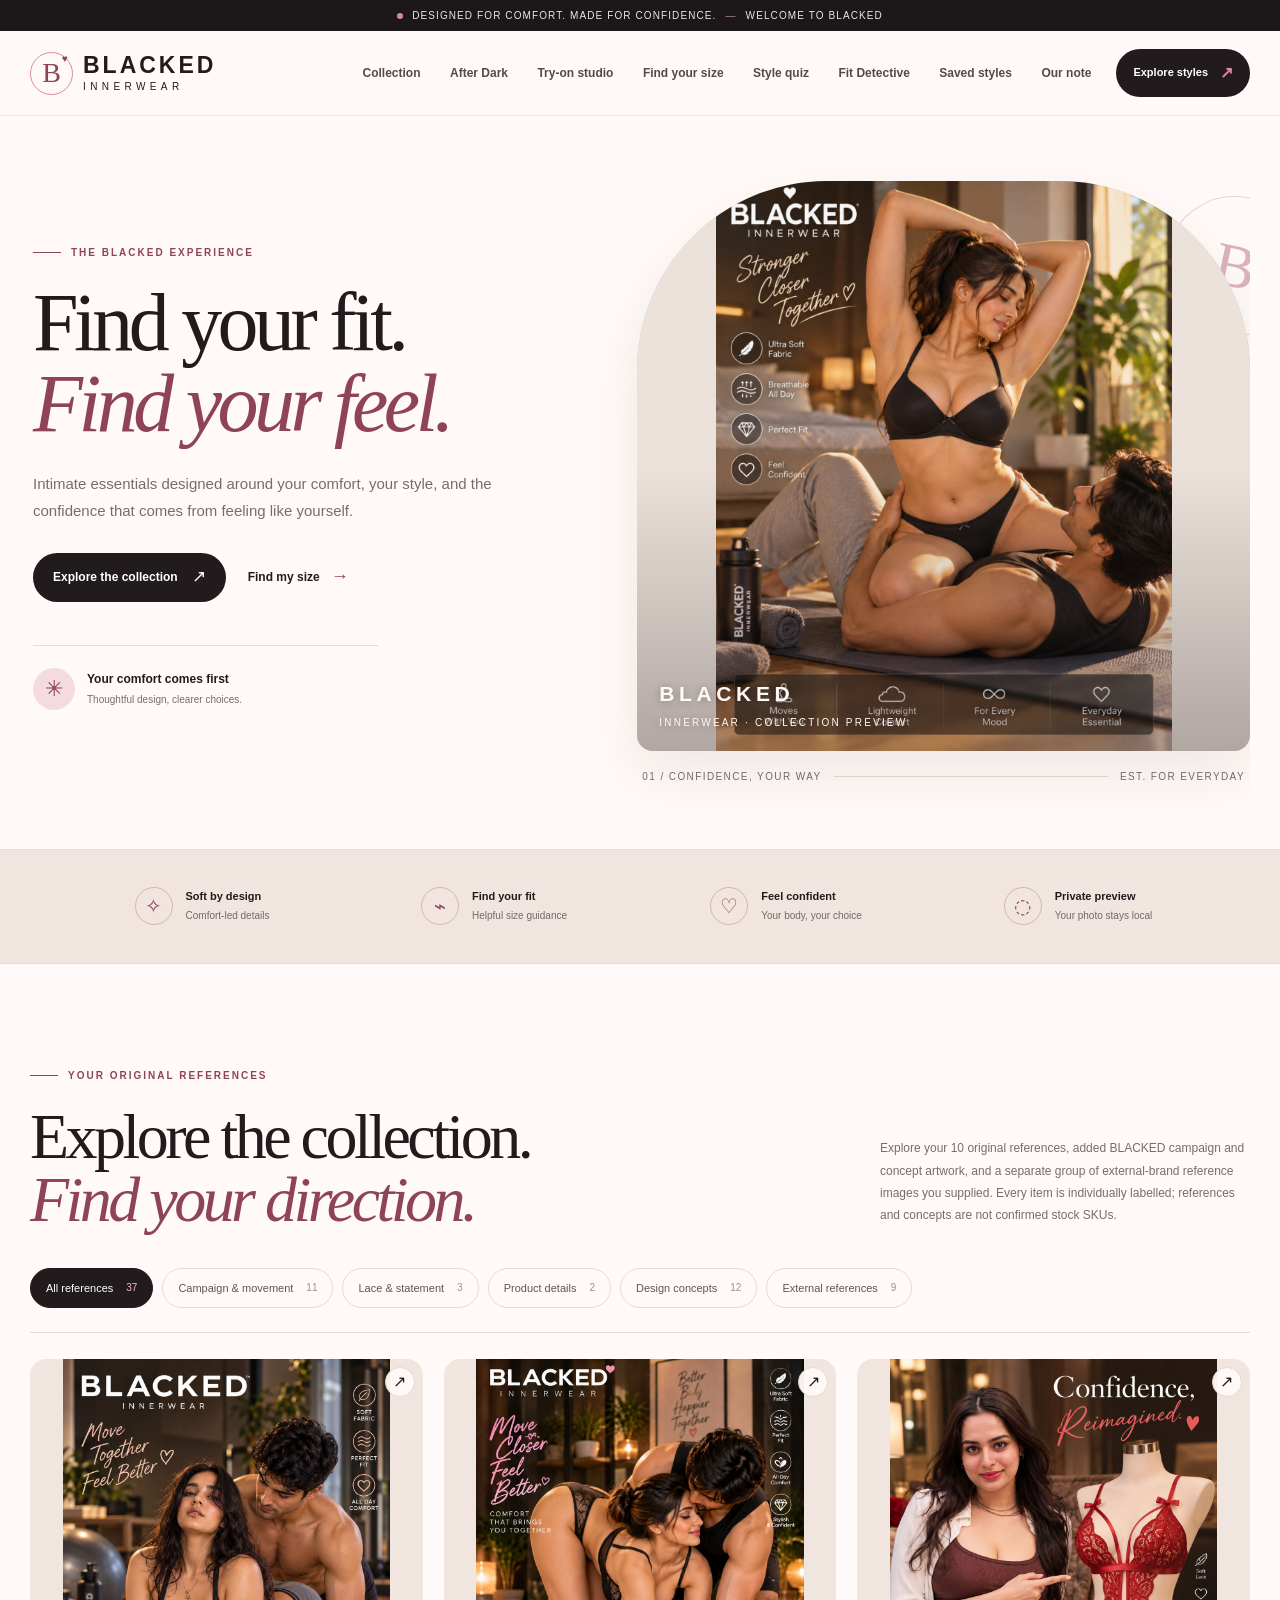
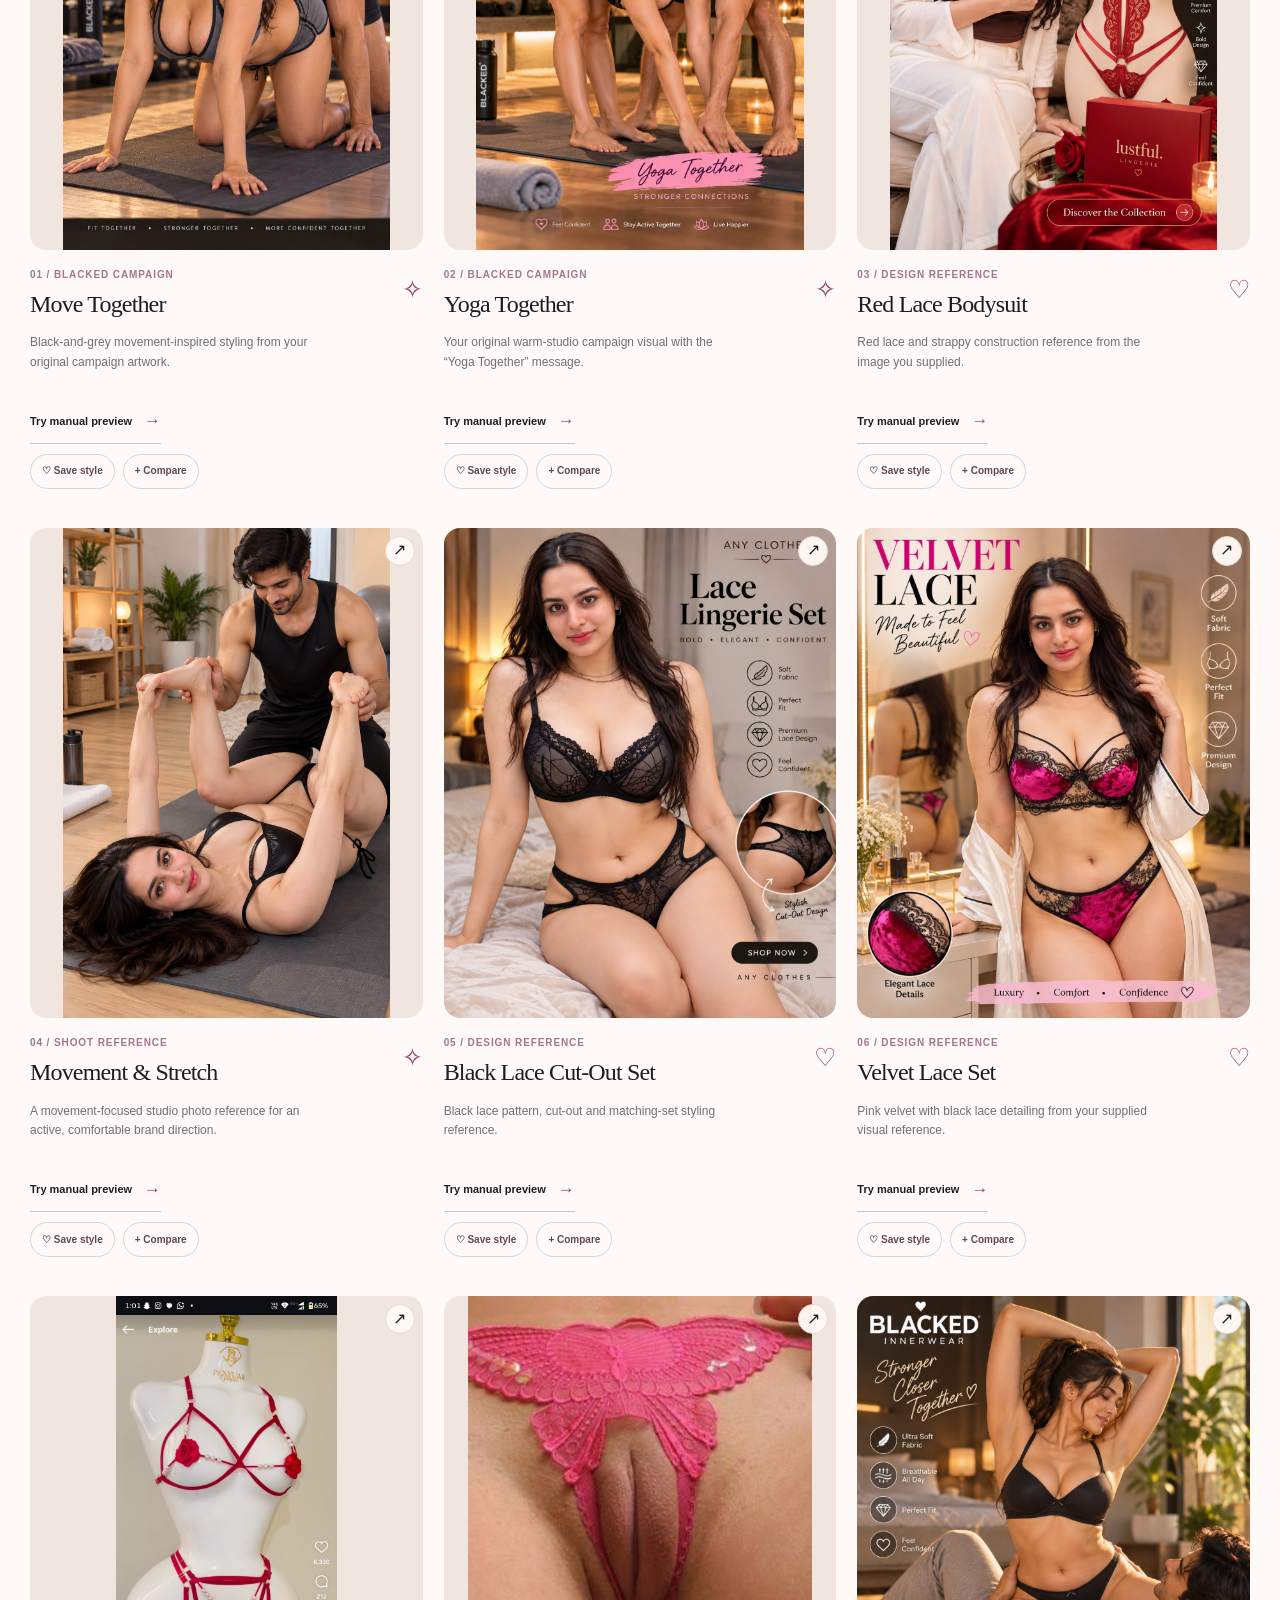
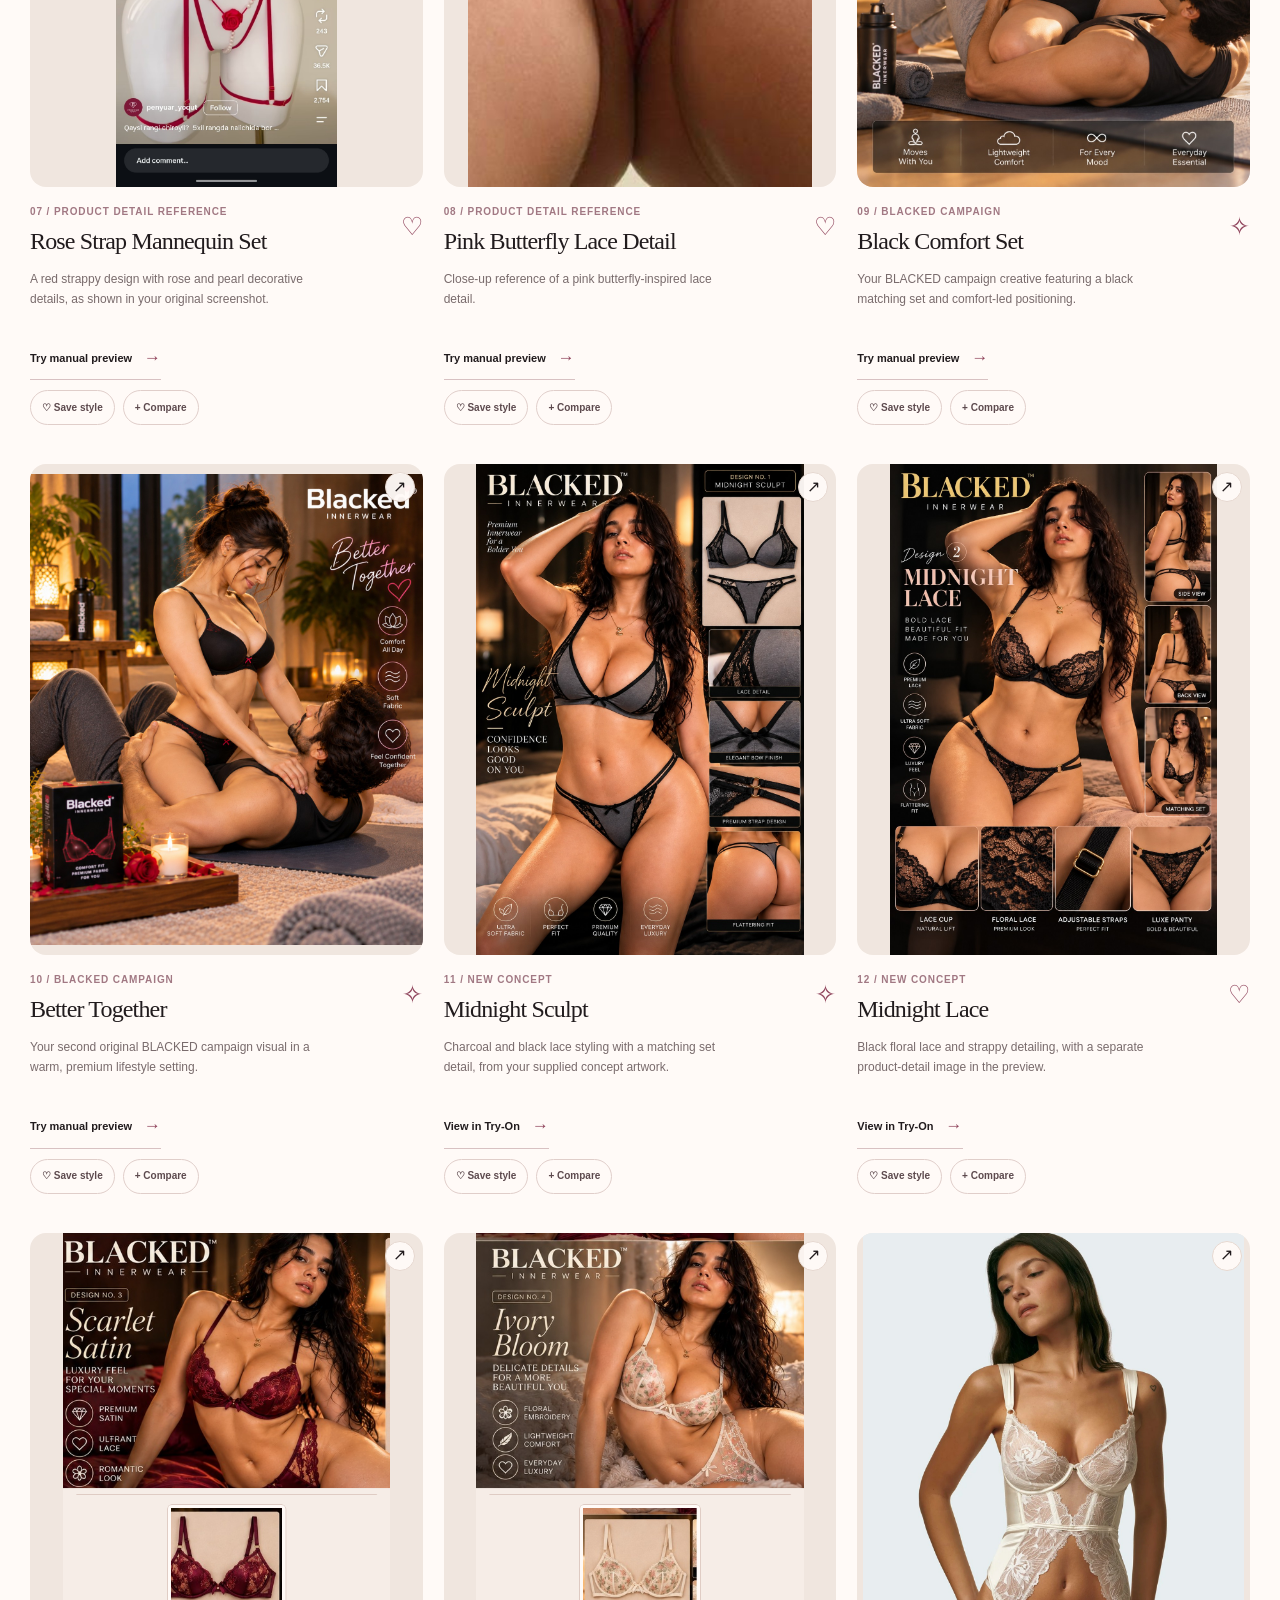
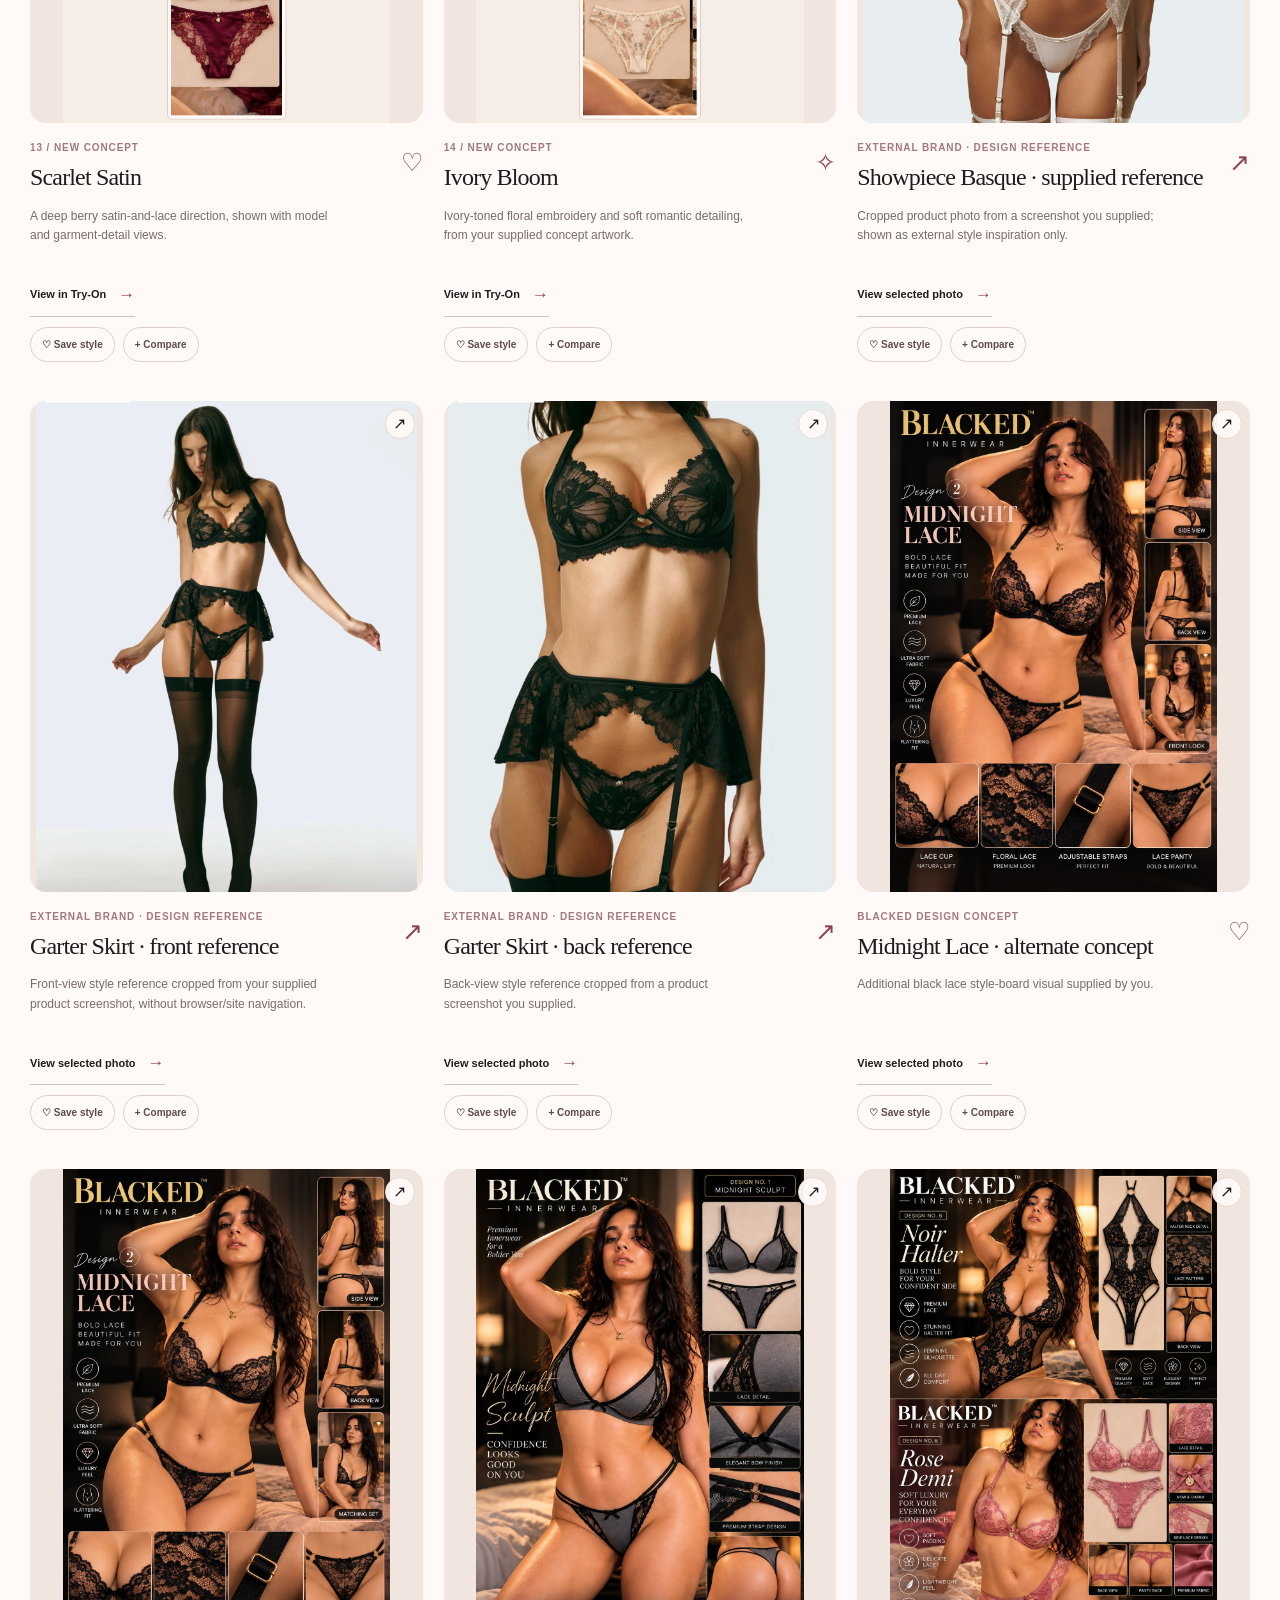
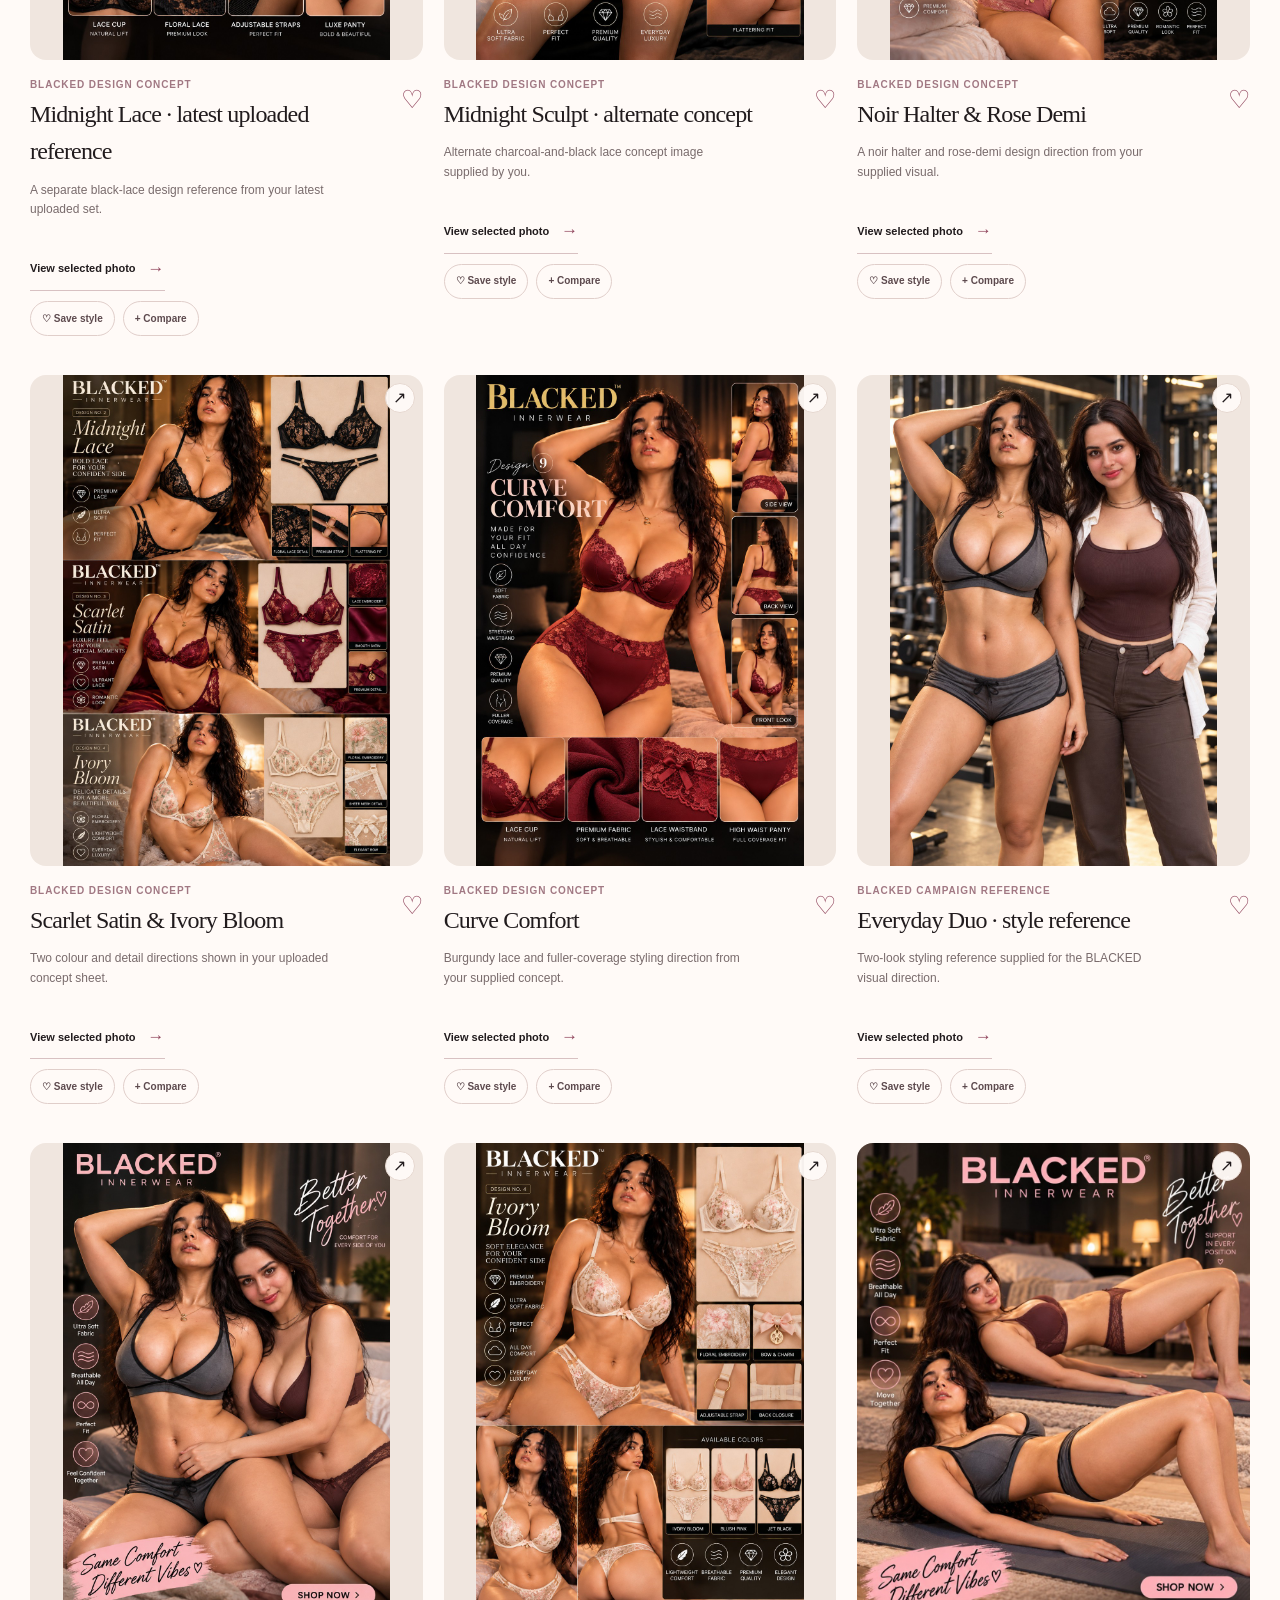
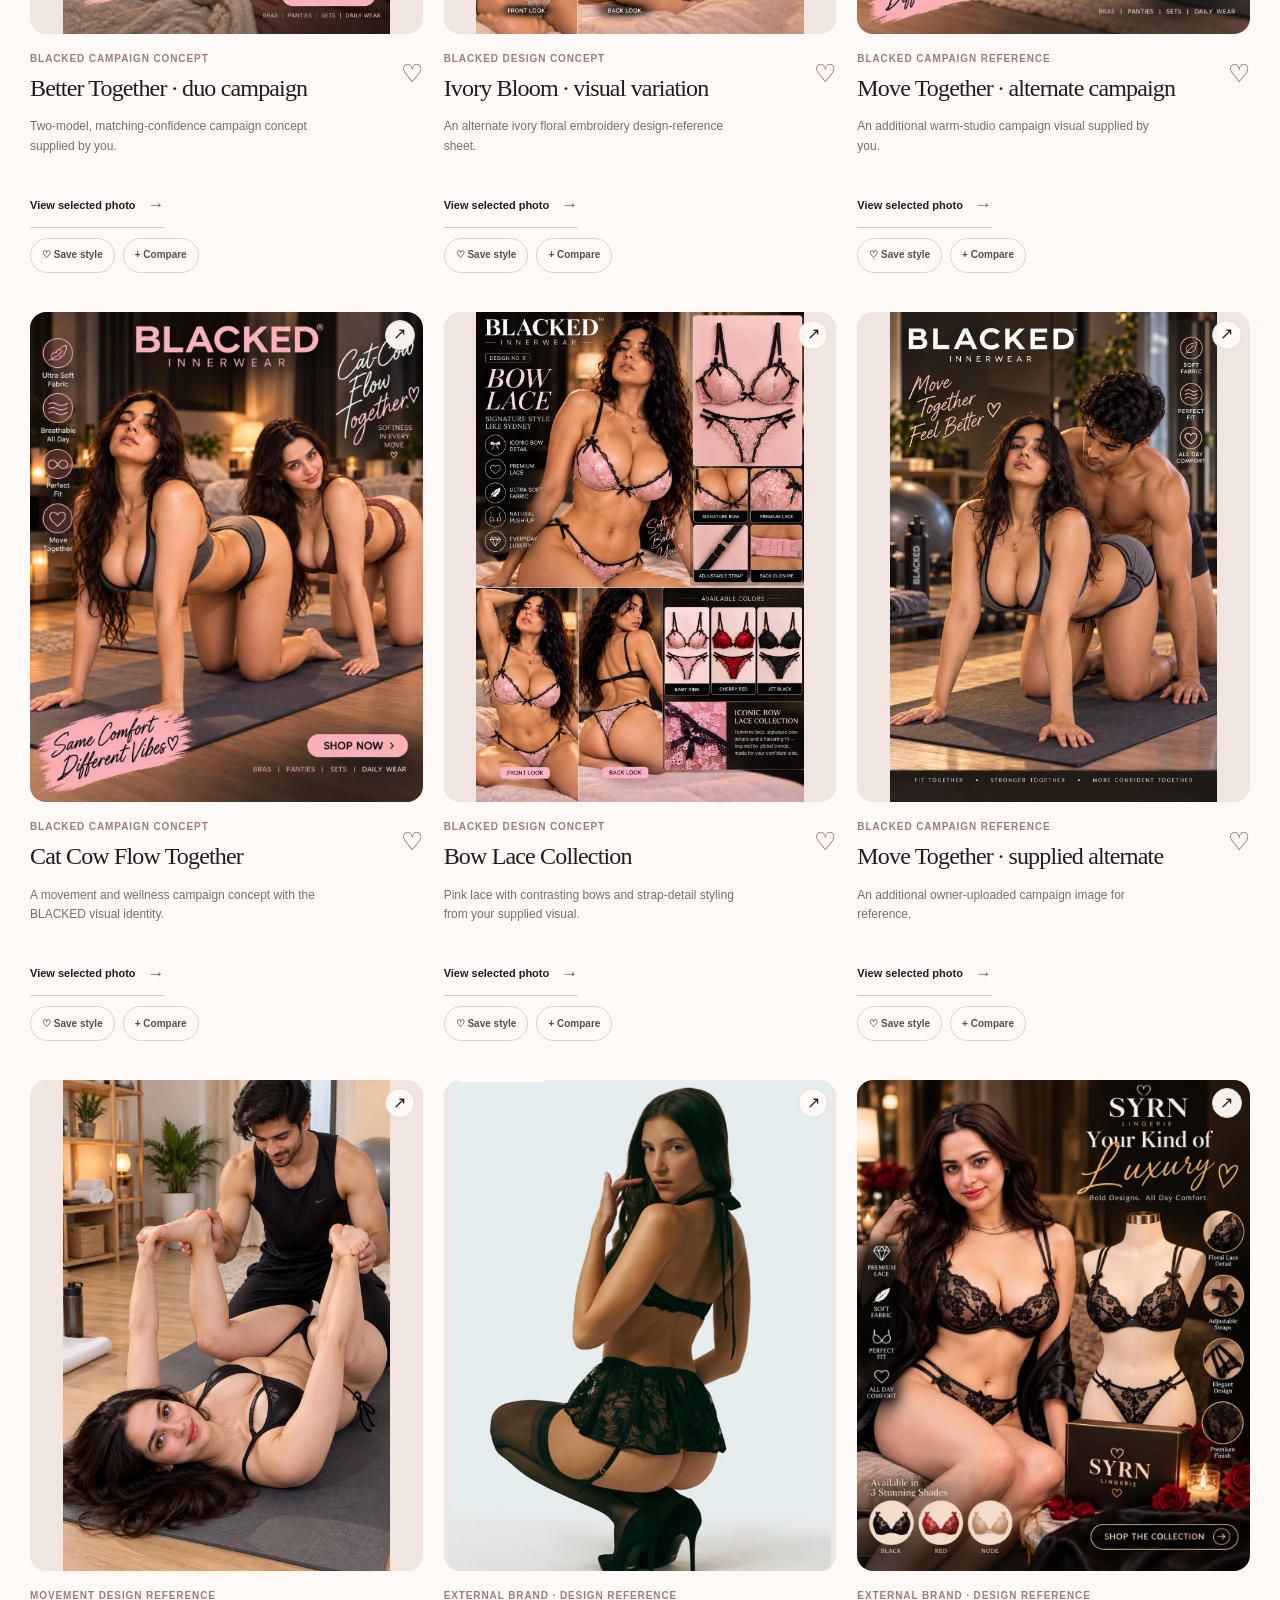
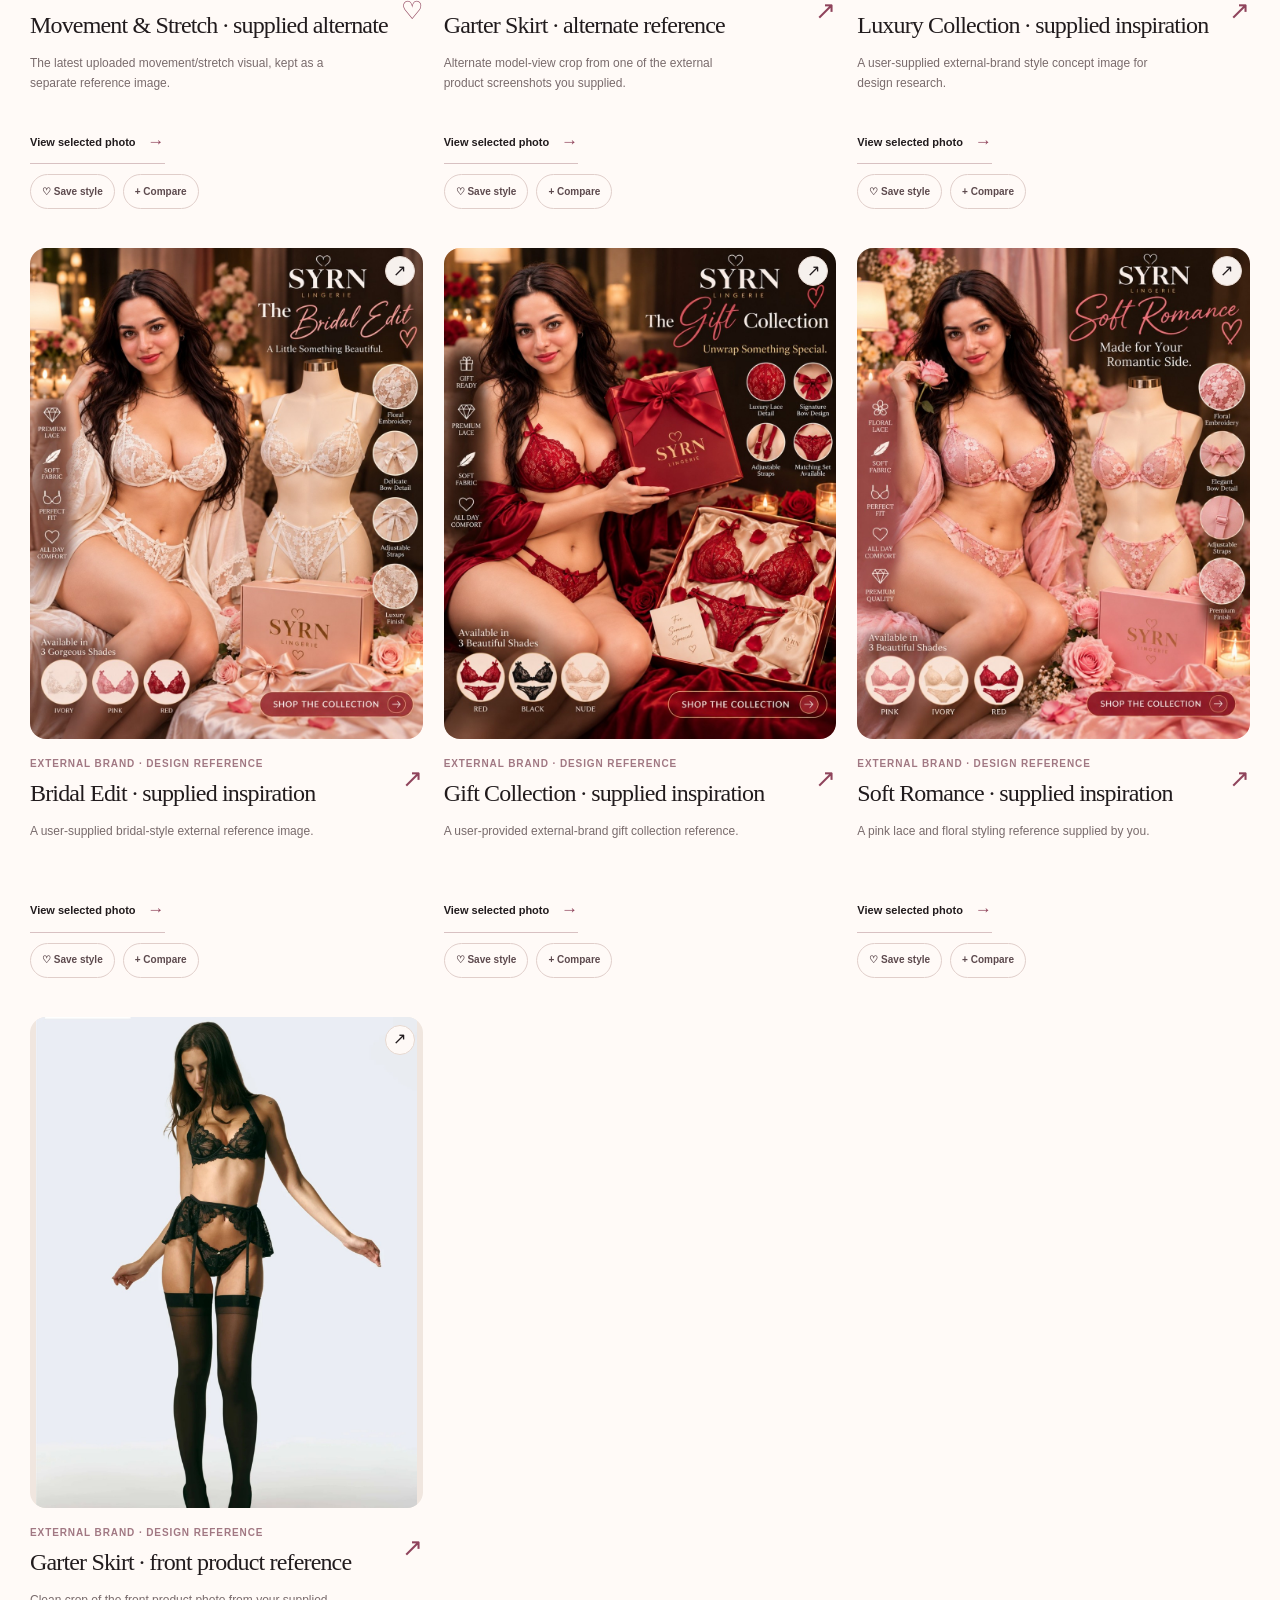
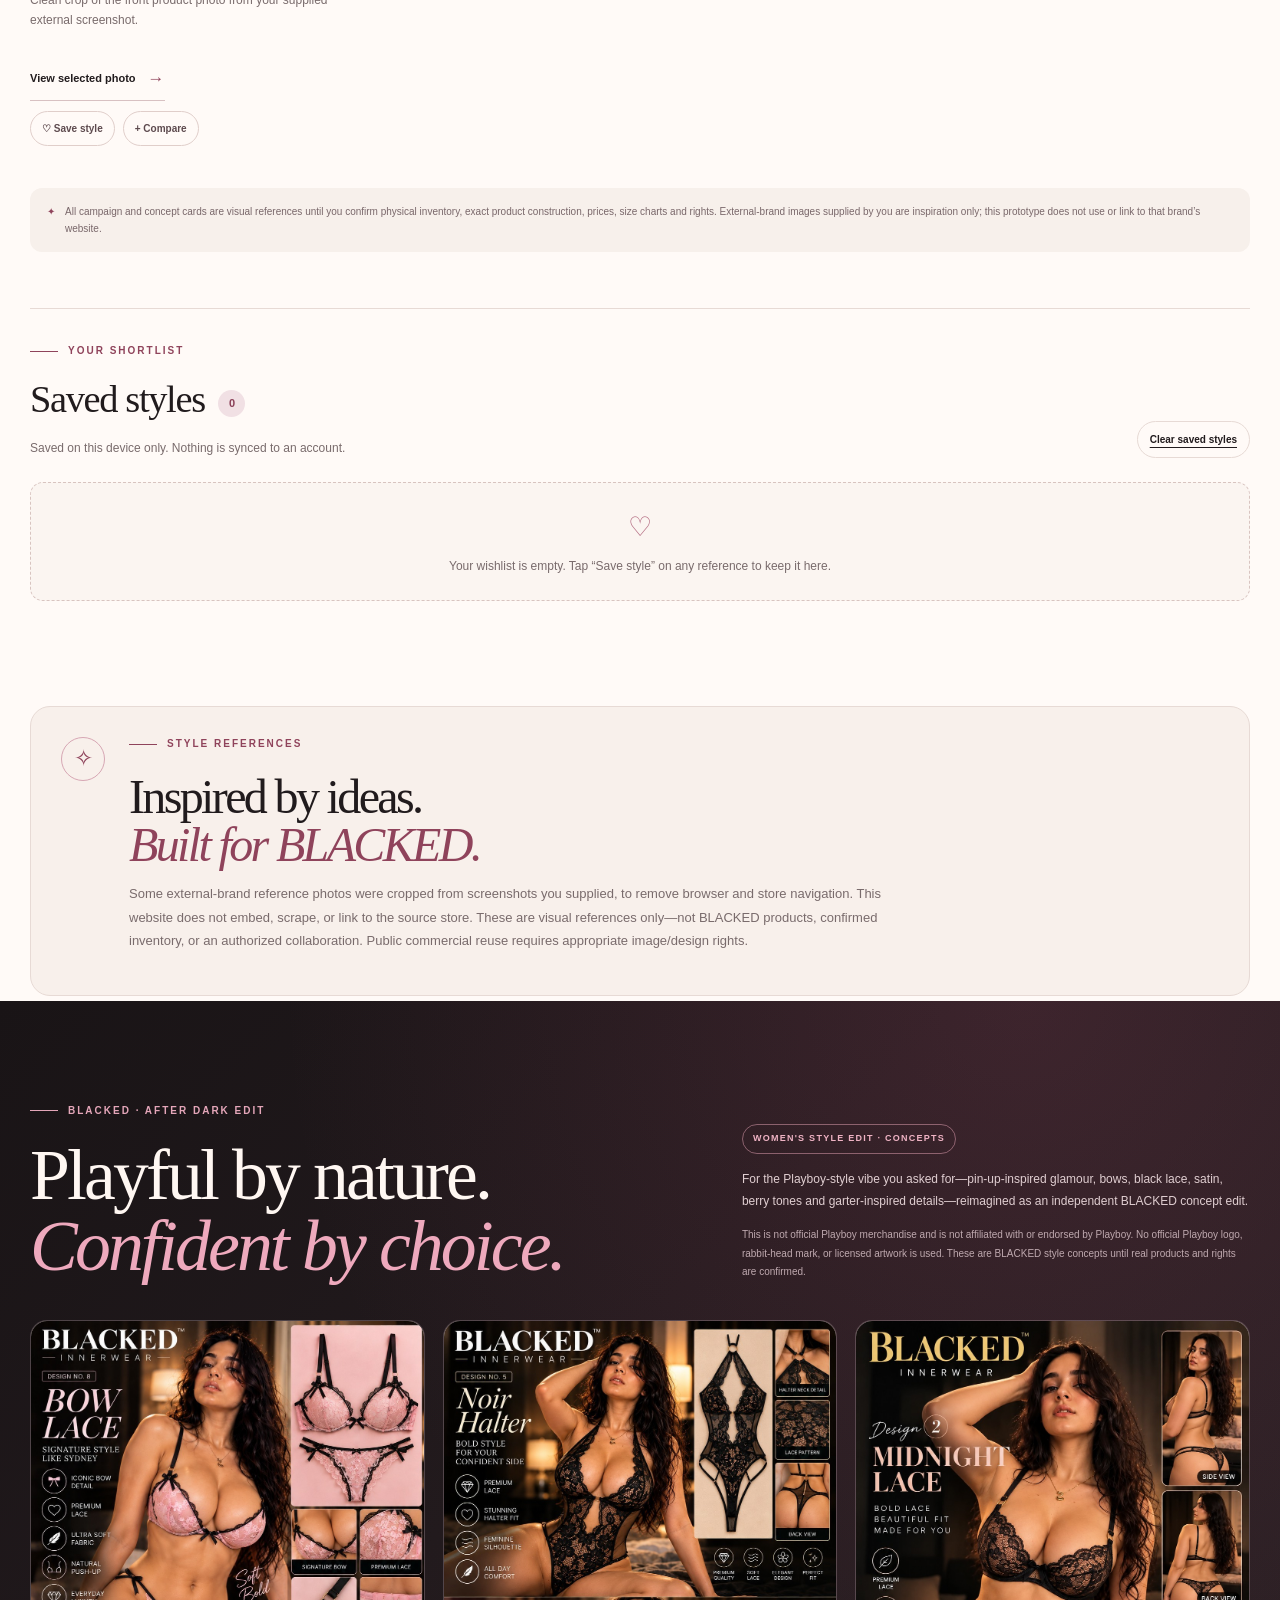
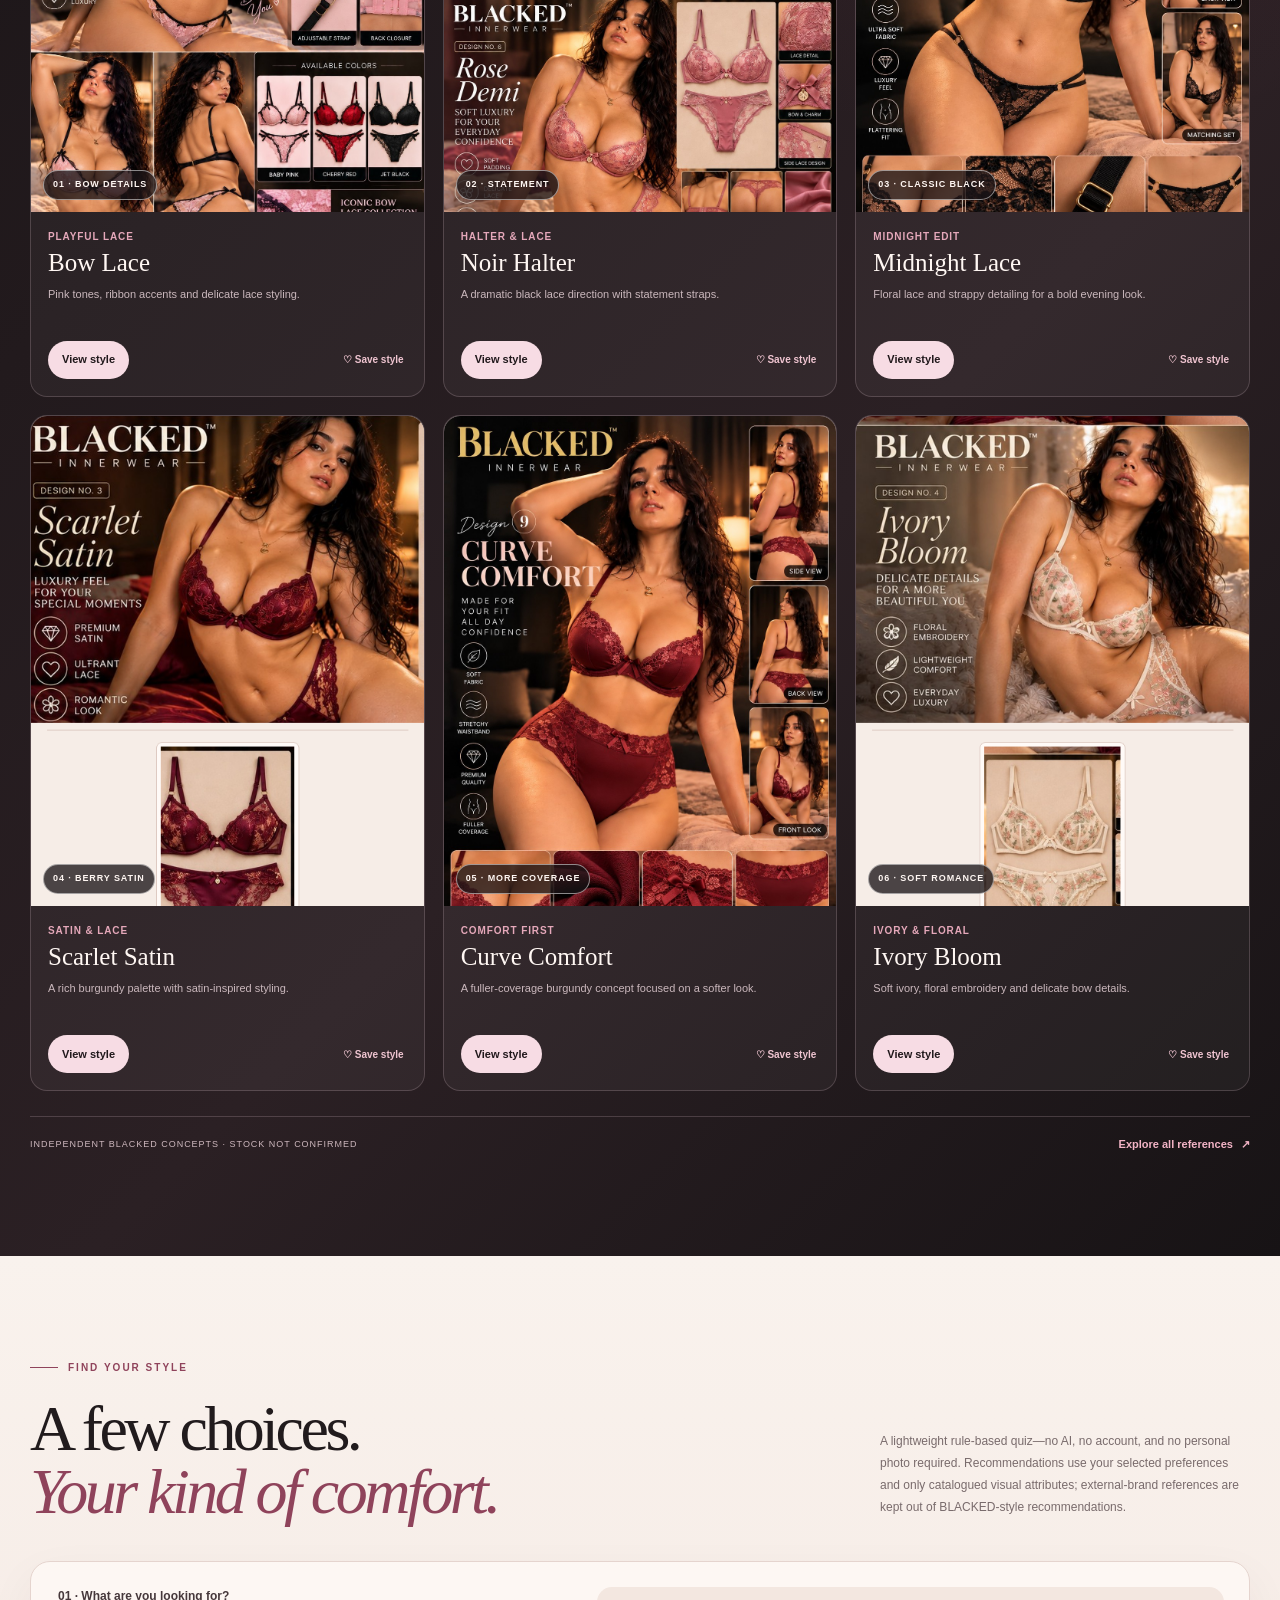
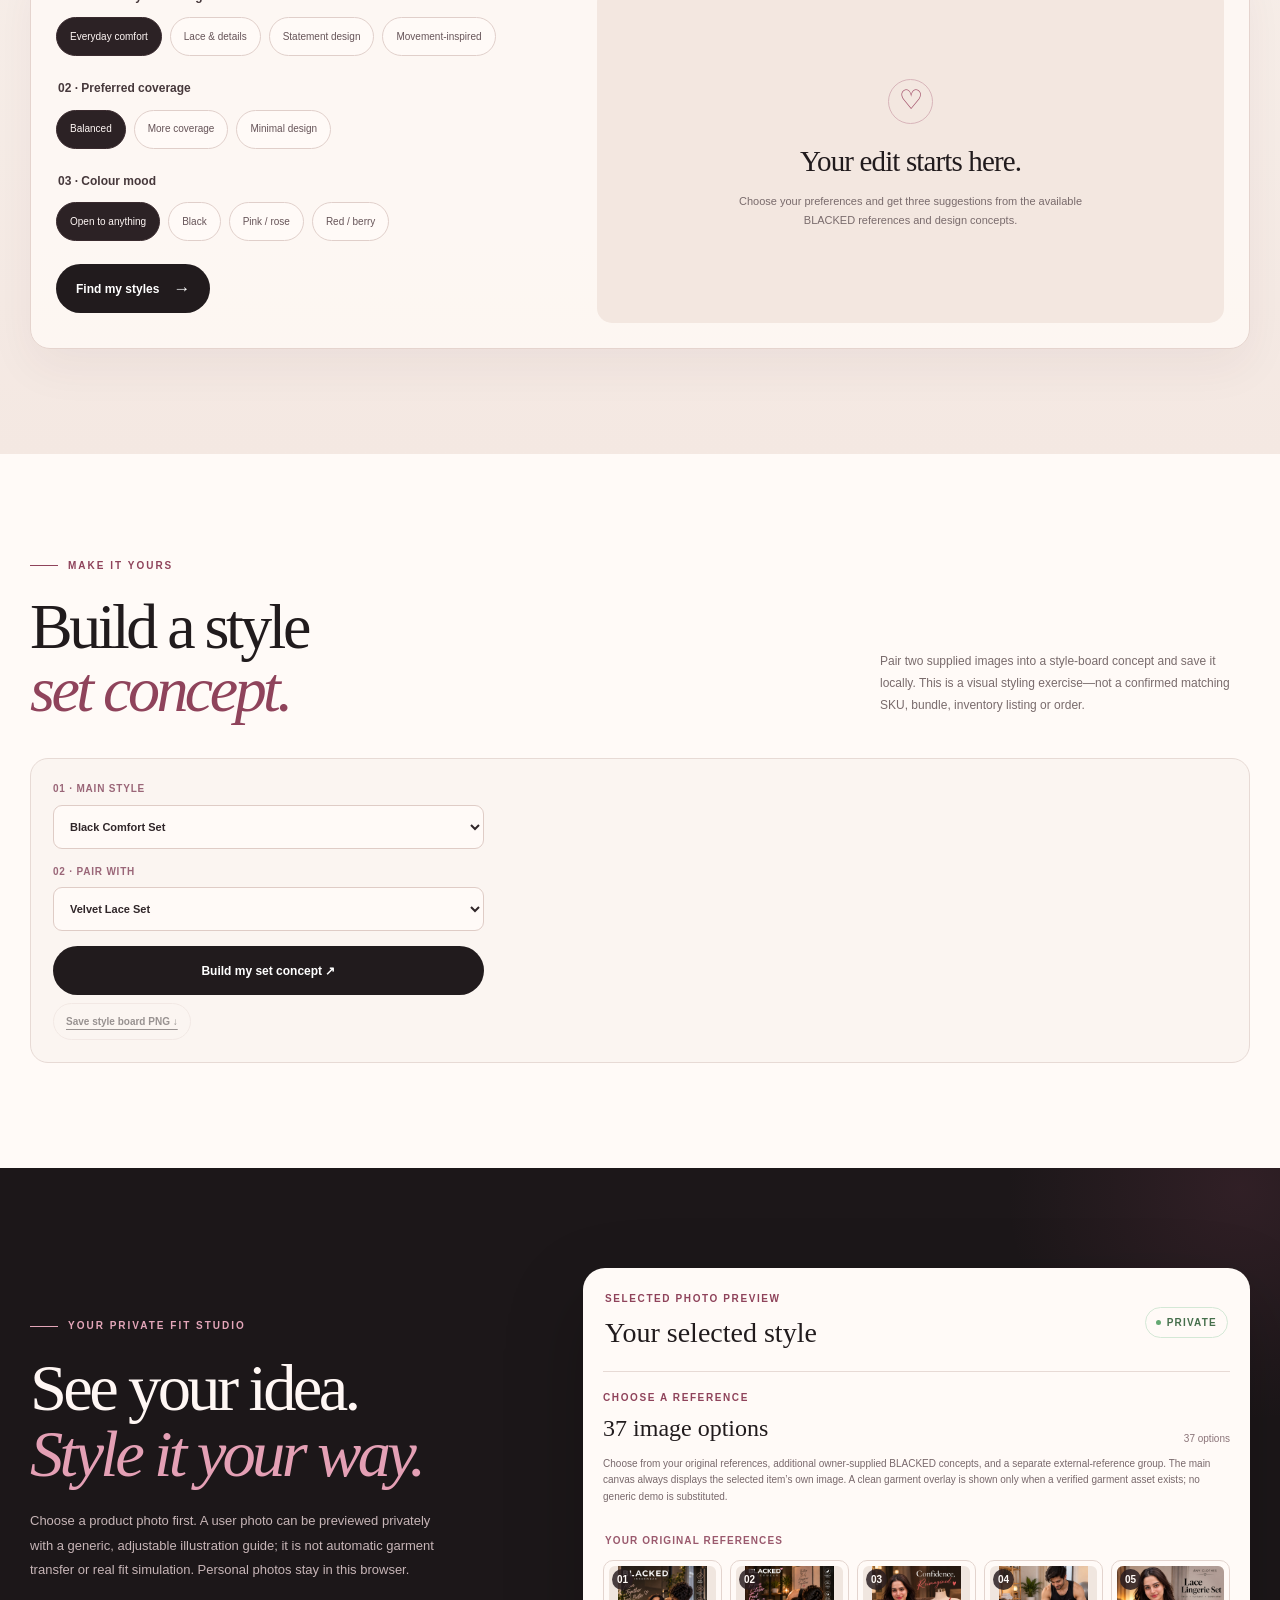
==== index.html @ 395236e2 "Add files via upload" ====
<!doctype html>
<html lang="en">
<head>
  <meta charset="utf-8">
  <meta name="viewport" content="width=device-width, initial-scale=1, viewport-fit=cover">
  <meta name="theme-color" content="#f6f0eb">
  <meta name="description" content="Discover BLACKED INNERWEAR — thoughtful everyday pieces, a manual style preview studio, and a measurement-led size guide.">
  <title>BLACKED INNERWEAR — Fit Studio v0.7.0</title>
  <link rel="icon" href="data:image/svg+xml,%3Csvg xmlns='http://www.w3.org/2000/svg' viewBox='0 0 64 64'%3E%3Crect width='64' height='64' rx='14' fill='%231c1819'/%3E%3Ctext x='50%25' y='55%25' font-size='37' text-anchor='middle' fill='%23f5b2c4' font-family='Georgia'%3EB%3C/text%3E%3C/svg%3E">
  <link rel="stylesheet" href="styles.css">
  <script src="app.js" defer></script>
</head>
<body>
  <a class="skip-link" href="#main">Skip to content</a>
  <div class="announcement"><span class="announcement-dot"></span> Designed for comfort. Made for confidence. <span class="announcement-separator">—</span> Welcome to BLACKED</div>

  <header class="site-header" id="top">
    <a class="brand-lockup" href="#home" aria-label="BLACKED INNERWEAR home">
      <span class="brand-symbol" aria-hidden="true">B<span>♥</span></span>
      <span class="brand-wordmark"><strong>BLACKED</strong><small>INNERWEAR</small></span>
    </a>
    <button class="menu-toggle" id="menuToggle" aria-expanded="false" aria-controls="primaryNav" aria-label="Open navigation"><span></span><span></span></button>
    <nav class="primary-nav" id="primaryNav" aria-label="Primary navigation">
      <a href="#collection">Collection</a>
      <a href="#after-dark">After Dark</a>
      <a href="#studio">Try-on studio</a>
      <a href="#fit-guide">Find your size</a>
      <a href="#style-quiz">Style quiz</a>
      <a href="#fit-detective">Fit Detective</a>
      <a href="#saved-styles">Saved styles</a>
      <a href="#our-note">Our note</a>
    </nav>
    <a class="header-cta" href="#collection">Explore styles <span aria-hidden="true">↗</span></a>
  </header>

  <main id="main">
    <section class="hero section-wrap" id="home">
      <div class="hero-copy">
        <p class="eyebrow"><span class="eyebrow-line"></span> THE BLACKED EXPERIENCE</p>
        <h1>Find your fit.<br><em>Find your feel.</em></h1>
        <p class="hero-intro">Intimate essentials designed around your comfort, your style, and the confidence that comes from feeling like yourself.</p>
        <div class="hero-actions">
          <a class="button button-dark" href="#collection">Explore the collection <span aria-hidden="true">↗</span></a>
          <a class="text-link" href="#fit-guide">Find my size <span aria-hidden="true">→</span></a>
        </div>
        <div class="hero-proof">
          <span class="proof-icon" aria-hidden="true">✳</span>
          <span><strong>Your comfort comes first</strong><small>Thoughtful design, clearer choices.</small></span>
        </div>
      </div>
      <div class="hero-art-wrap">
        <div class="hero-art">
          <img src="ref-09-blacked-comfort-set.png" alt="BLACKED INNERWEAR black-set campaign photograph" fetchpriority="high">
          <div class="image-stamp"><span>BLACKED</span><small>INNERWEAR · COLLECTION PREVIEW</small></div>
        </div>
        <div class="hero-caption"><span>01 / CONFIDENCE, YOUR WAY</span><span class="caption-rule"></span><span>EST. FOR EVERYDAY</span></div>
        <div class="hero-orbit" aria-hidden="true">B</div>
      </div>
    </section>

    <section class="value-strip" aria-label="Brand values">
      <div class="value-item"><span class="value-icon" aria-hidden="true">✧</span><span><strong>Soft by design</strong><small>Comfort-led details</small></span></div>
      <div class="value-item"><span class="value-icon" aria-hidden="true">⌁</span><span><strong>Find your fit</strong><small>Helpful size guidance</small></span></div>
      <div class="value-item"><span class="value-icon" aria-hidden="true">♡</span><span><strong>Feel confident</strong><small>Your body, your choice</small></span></div>
      <div class="value-item"><span class="value-icon" aria-hidden="true">◌</span><span><strong>Private preview</strong><small>Your photo stays local</small></span></div>
    </section>

    <section class="collection section-wrap section-space" id="collection">
      <div class="section-heading">
        <div><p class="eyebrow"><span class="eyebrow-line"></span> YOUR ORIGINAL REFERENCES</p><h2>Explore the collection.<br><em>Find your direction.</em></h2></div>
        <p class="section-heading-note">Explore your 10 original references, added BLACKED campaign and concept artwork, and a separate group of external-brand reference images you supplied. Every item is individually labelled; references and concepts are not confirmed stock SKUs.</p>
      </div>
      <div class="filter-row" role="group" aria-label="Filter campaign and design references">
        <button class="filter-chip is-active" data-filter="all" aria-pressed="true">All references <span data-filter-count>37</span></button>
        <button class="filter-chip" data-filter="campaign" aria-pressed="false">Campaign &amp; movement <span data-filter-count>0</span></button>
        <button class="filter-chip" data-filter="lace" aria-pressed="false">Lace &amp; statement <span data-filter-count>0</span></button>
        <button class="filter-chip" data-filter="detail" aria-pressed="false">Product details <span data-filter-count>0</span></button>
        <button class="filter-chip" data-filter="concept" aria-pressed="false">Design concepts <span data-filter-count>0</span></button><button class="filter-chip" data-filter="external" aria-pressed="false">External references <span data-filter-count>0</span></button>
      </div>
      <div class="product-grid" id="productGrid" aria-live="polite">
        <article class="product-card" data-category="campaign" data-product="move">
          <button class="product-image-button" data-open-product="move" aria-label="Open Move Together reference details">
            <img src="ref-01-blacked-move-together.png" alt="Original BLACKED INNERWEAR Move Together campaign image, uploaded by the owner" loading="lazy">
            <span class="product-open" aria-hidden="true">↗</span>
          </button>
          <div class="product-meta"><div><p class="product-kicker">01 / BLACKED CAMPAIGN</p><h3>Move Together</h3></div><span class="product-mark" aria-hidden="true">✧</span></div>
          <p class="product-desc">Black-and-grey movement-inspired styling from your original campaign artwork.</p>
          <button class="product-link" data-preview-product="move">Try manual preview <span aria-hidden="true">→</span></button>
        </article>
        <article class="product-card" data-category="campaign" data-product="yoga">
          <button class="product-image-button" data-open-product="yoga" aria-label="Open Yoga Together reference details">
            <img src="ref-02-blacked-yoga-together.png" alt="Original BLACKED INNERWEAR Yoga Together campaign image, uploaded by the owner" loading="lazy">
            <span class="product-open" aria-hidden="true">↗</span>
          </button>
          <div class="product-meta"><div><p class="product-kicker">02 / BLACKED CAMPAIGN</p><h3>Yoga Together</h3></div><span class="product-mark" aria-hidden="true">✧</span></div>
          <p class="product-desc">Your original warm-studio campaign visual with the “Yoga Together” message.</p>
          <button class="product-link" data-preview-product="yoga">Try manual preview <span aria-hidden="true">→</span></button>
        </article>
        <article class="product-card" data-category="lace" data-product="redlace">
          <button class="product-image-button" data-open-product="redlace" aria-label="Open Red Lace Bodysuit reference details">
            <img src="ref-03-red-lace-bodysuit-reference.png" alt="Original reference photo showing a red lace bodysuit on a mannequin beside a model" loading="lazy">
            <span class="product-open" aria-hidden="true">↗</span>
          </button>
          <div class="product-meta"><div><p class="product-kicker">03 / DESIGN REFERENCE</p><h3>Red Lace Bodysuit</h3></div><span class="product-mark" aria-hidden="true">♡</span></div>
          <p class="product-desc">Red lace and strappy construction reference from the image you supplied.</p>
          <button class="product-link" data-preview-product="redlace">Try manual preview <span aria-hidden="true">→</span></button>
        </article>
        <article class="product-card" data-category="campaign" data-product="stretch">
          <button class="product-image-button" data-open-product="stretch" aria-label="Open Movement & Stretch reference details">
            <img src="ref-04-movement-stretch-reference.png" alt="Original fitness and stretching reference photo uploaded by the owner" loading="lazy">
            <span class="product-open" aria-hidden="true">↗</span>
          </button>
          <div class="product-meta"><div><p class="product-kicker">04 / SHOOT REFERENCE</p><h3>Movement & Stretch</h3></div><span class="product-mark" aria-hidden="true">✧</span></div>
          <p class="product-desc">A movement-focused studio photo reference for an active, comfortable brand direction.</p>
          <button class="product-link" data-preview-product="stretch">Try manual preview <span aria-hidden="true">→</span></button>
        </article>
        <article class="product-card" data-category="lace" data-product="blacklace">
          <button class="product-image-button" data-open-product="blacklace" aria-label="Open Black Lace Cut-Out Set reference details">
            <img src="ref-05-black-lace-cutout-reference.png" alt="Original black lace lingerie set reference photo uploaded by the owner" loading="lazy">
            <span class="product-open" aria-hidden="true">↗</span>
          </button>
          <div class="product-meta"><div><p class="product-kicker">05 / DESIGN REFERENCE</p><h3>Black Lace Cut-Out Set</h3></div><span class="product-mark" aria-hidden="true">♡</span></div>
          <p class="product-desc">Black lace pattern, cut-out and matching-set styling reference.</p>
          <button class="product-link" data-preview-product="blacklace">Try manual preview <span aria-hidden="true">→</span></button>
        </article>
        <article class="product-card" data-category="lace" data-product="velvet">
          <button class="product-image-button" data-open-product="velvet" aria-label="Open Velvet Lace Set reference details">
            <img src="ref-06-velvet-lace-reference.png" alt="Original pink velvet and black lace lingerie reference photo uploaded by the owner" loading="lazy">
            <span class="product-open" aria-hidden="true">↗</span>
          </button>
          <div class="product-meta"><div><p class="product-kicker">06 / DESIGN REFERENCE</p><h3>Velvet Lace Set</h3></div><span class="product-mark" aria-hidden="true">♡</span></div>
          <p class="product-desc">Pink velvet with black lace detailing from your supplied visual reference.</p>
          <button class="product-link" data-preview-product="velvet">Try manual preview <span aria-hidden="true">→</span></button>
        </article>
        <article class="product-card" data-category="detail" data-product="rose">
          <button class="product-image-button" data-open-product="rose" aria-label="Open Rose Strap Mannequin Set reference details">
            <img src="ref-07-rose-strap-mannequin-reference.jpg" alt="Original screenshot of a red rose and pearl strap lingerie mannequin reference" loading="lazy">
            <span class="product-open" aria-hidden="true">↗</span>
          </button>
          <div class="product-meta"><div><p class="product-kicker">07 / PRODUCT DETAIL REFERENCE</p><h3>Rose Strap Mannequin Set</h3></div><span class="product-mark" aria-hidden="true">♡</span></div>
          <p class="product-desc">A red strappy design with rose and pearl decorative details, as shown in your original screenshot.</p>
          <button class="product-link" data-preview-product="rose">Try manual preview <span aria-hidden="true">→</span></button>
        </article>
        <article class="product-card" data-category="detail" data-product="butterfly">
          <button class="product-image-button" data-open-product="butterfly" aria-label="Open Pink Butterfly Lace Detail reference details">
            <img src="ref-08-pink-butterfly-detail-reference.jpg" alt="Original close-up photo of a pink butterfly-shaped lace underwear design reference" loading="lazy">
            <span class="product-open" aria-hidden="true">↗</span>
          </button>
          <div class="product-meta"><div><p class="product-kicker">08 / PRODUCT DETAIL REFERENCE</p><h3>Pink Butterfly Lace Detail</h3></div><span class="product-mark" aria-hidden="true">♡</span></div>
          <p class="product-desc">Close-up reference of a pink butterfly-inspired lace detail.</p>
          <button class="product-link" data-preview-product="butterfly">Try manual preview <span aria-hidden="true">→</span></button>
        </article>
        <article class="product-card" data-category="campaign" data-product="signature">
          <button class="product-image-button" data-open-product="signature" aria-label="Open Black Comfort Set reference details">
            <img src="ref-09-blacked-comfort-set.png" alt="Original BLACKED INNERWEAR Stronger Closer Together black set campaign image" loading="lazy">
            <span class="product-open" aria-hidden="true">↗</span>
          </button>
          <div class="product-meta"><div><p class="product-kicker">09 / BLACKED CAMPAIGN</p><h3>Black Comfort Set</h3></div><span class="product-mark" aria-hidden="true">✧</span></div>
          <p class="product-desc">Your BLACKED campaign creative featuring a black matching set and comfort-led positioning.</p>
          <button class="product-link" data-preview-product="signature">Try manual preview <span aria-hidden="true">→</span></button>
        </article>
        <article class="product-card" data-category="campaign" data-product="together">
          <button class="product-image-button" data-open-product="together" aria-label="Open Better Together reference details">
            <img src="ref-10-blacked-better-together.png" alt="Original BLACKED INNERWEAR Better Together black set campaign image" loading="lazy">
            <span class="product-open" aria-hidden="true">↗</span>
          </button>
          <div class="product-meta"><div><p class="product-kicker">10 / BLACKED CAMPAIGN</p><h3>Better Together</h3></div><span class="product-mark" aria-hidden="true">✧</span></div>
          <p class="product-desc">Your second original BLACKED campaign visual in a warm, premium lifestyle setting.</p>
          <button class="product-link" data-preview-product="together">Try manual preview <span aria-hidden="true">→</span></button>
        </article>
        <article class="product-card" data-category="concept" data-product="sculpt">
          <button class="product-image-button" data-open-product="sculpt" aria-label="Open Midnight Sculpt concept reference">
            <img src="design-11-midnight-sculpt.png" alt="BLACKED Midnight Sculpt concept campaign with a model view and charcoal black lace set product detail" loading="lazy"><span class="product-open" aria-hidden="true">↗</span>
          </button>
          <div class="product-meta"><div><p class="product-kicker">11 / NEW CONCEPT</p><h3>Midnight Sculpt</h3></div><span class="product-mark" aria-hidden="true">✧</span></div>
          <p class="product-desc">Charcoal and black lace styling with a matching set detail, from your supplied concept artwork.</p>
          <button class="product-link" data-preview-product="sculpt">View in Try-On <span aria-hidden="true">→</span></button>
        </article>
        <article class="product-card" data-category="concept" data-product="midnight">
          <button class="product-image-button" data-open-product="midnight" aria-label="Open Midnight Lace concept reference">
            <img src="design-12-midnight-lace.png" alt="BLACKED Midnight Lace concept campaign showing a black floral lace set" loading="lazy"><span class="product-open" aria-hidden="true">↗</span>
          </button>
          <div class="product-meta"><div><p class="product-kicker">12 / NEW CONCEPT</p><h3>Midnight Lace</h3></div><span class="product-mark" aria-hidden="true">♡</span></div>
          <p class="product-desc">Black floral lace and strappy detailing, with a separate product-detail image in the preview.</p>
          <button class="product-link" data-preview-product="midnight">View in Try-On <span aria-hidden="true">→</span></button>
        </article>
        <article class="product-card" data-category="concept" data-product="scarlet">
          <button class="product-image-button" data-open-product="scarlet" aria-label="Open Scarlet Satin concept reference">
            <img src="design-13-scarlet-satin.png" alt="BLACKED Scarlet Satin concept with burgundy lace lingerie model view and matching set product detail" loading="lazy"><span class="product-open" aria-hidden="true">↗</span>
          </button>
          <div class="product-meta"><div><p class="product-kicker">13 / NEW CONCEPT</p><h3>Scarlet Satin</h3></div><span class="product-mark" aria-hidden="true">♡</span></div>
          <p class="product-desc">A deep berry satin-and-lace direction, shown with model and garment-detail views.</p>
          <button class="product-link" data-preview-product="scarlet">View in Try-On <span aria-hidden="true">→</span></button>
        </article>
        <article class="product-card" data-category="concept" data-product="ivory">
          <button class="product-image-button" data-open-product="ivory" aria-label="Open Ivory Bloom concept reference">
            <img src="design-14-ivory-bloom.png" alt="BLACKED Ivory Bloom concept showing an ivory floral lingerie model view and matching set product detail" loading="lazy"><span class="product-open" aria-hidden="true">↗</span>
          </button>
          <div class="product-meta"><div><p class="product-kicker">14 / NEW CONCEPT</p><h3>Ivory Bloom</h3></div><span class="product-mark" aria-hidden="true">✧</span></div>
          <p class="product-desc">Ivory-toned floral embroidery and soft romantic detailing, from your supplied concept artwork.</p>
          <button class="product-link" data-preview-product="ivory">View in Try-On <span aria-hidden="true">→</span></button>
        </article>
      </div>
      <p class="catalog-note"><span aria-hidden="true">✦</span> All campaign and concept cards are visual references until you confirm physical inventory, exact product construction, prices, size charts and rights. External-brand images supplied by you are inspiration only; this prototype does not use or link to that brand’s website.</p>
      <section class="compare-panel" id="comparePanel" aria-labelledby="compareHeading" hidden>
        <div class="utility-heading"><div><p class="eyebrow"><span class="eyebrow-line"></span> SIDE-BY-SIDE</p><h3 id="compareHeading">Compare your shortlist</h3><p>Choose up to three images from the collection. Prices, stock and product sizes remain unconfirmed.</p></div><button type="button" class="subtle-button" id="clearCompare">Clear comparison</button></div>
        <div class="compare-results" id="compareResults"></div>
      </section>
      <section class="saved-panel" id="saved-styles" aria-labelledby="savedHeading">
        <div class="utility-heading"><div><p class="eyebrow"><span class="eyebrow-line"></span> YOUR SHORTLIST</p><h3 id="savedHeading">Saved styles <span id="savedCount">0</span></h3><p>Saved on this device only. Nothing is synced to an account.</p></div><button type="button" class="subtle-button" id="clearWishlist">Clear saved styles</button></div>
        <div class="saved-results" id="wishlistGrid"><div class="saved-empty"><span>♡</span><p>Your wishlist is empty. Tap “Save style” on any reference to keep it here.</p></div></div>
      </section>
    </section>
    <section class="external-reference-note section-wrap" id="style-inspiration" aria-label="External reference notice">
      <div class="external-reference-note-inner"><span class="reference-note-icon" aria-hidden="true">✧</span><div><p class="eyebrow"><span class="eyebrow-line"></span> STYLE REFERENCES</p><h2>Inspired by ideas.<br><em>Built for BLACKED.</em></h2><p>Some external-brand reference photos were cropped from screenshots you supplied, to remove browser and store navigation. This website does not embed, scrape, or link to the source store. These are visual references only—not BLACKED products, confirmed inventory, or an authorized collaboration. Public commercial reuse requires appropriate image/design rights.</p></div></div>
    </section>

    <section class="after-dark-section" id="after-dark" aria-labelledby="afterDarkHeading">
      <div class="section-wrap after-dark-wrap">
        <div class="after-dark-heading">
          <div>
            <p class="eyebrow eyebrow-light"><span class="eyebrow-line"></span> BLACKED · AFTER DARK EDIT</p>
            <h2 id="afterDarkHeading">Playful by nature.<br><em>Confident by choice.</em></h2>
          </div>
          <div class="after-dark-intro">
            <span class="after-dark-label">WOMEN'S STYLE EDIT · CONCEPTS</span>
            <p>For the Playboy-style vibe you asked for—pin-up-inspired glamour, bows, black lace, satin, berry tones and garter-inspired details—reimagined as an independent BLACKED concept edit.</p>
            <p class="after-dark-legal">This is not official Playboy merchandise and is not affiliated with or endorsed by Playboy. No official Playboy logo, rabbit-head mark, or licensed artwork is used. These are BLACKED style concepts until real products and rights are confirmed.</p>
          </div>
        </div>
        <div class="after-dark-grid">
          <article class="after-dark-card">
            <button class="after-dark-image" type="button" data-open-product="bow-lace" aria-label="Open Bow Lace Collection concept"><img src="owner-ref-bow-lace-collection.jpg" alt="BLACKED bow and lace collection concept artwork" loading="lazy"><span>01 · BOW DETAILS</span></button>
            <div class="after-dark-card-copy"><p class="product-kicker">PLAYFUL LACE</p><h3>Bow Lace</h3><p>Pink tones, ribbon accents and delicate lace styling.</p><div class="after-dark-actions"><button class="button button-cream button-small" type="button" data-preview-product="bow-lace">View style</button><button class="after-dark-save" type="button" data-wishlist-toggle="bow-lace" aria-pressed="false">♡ Save</button></div></div>
          </article>
          <article class="after-dark-card">
            <button class="after-dark-image" type="button" data-open-product="noir-rose" aria-label="Open Noir Halter concept"><img src="owner-ref-noir-halter-rose-demi.jpg" alt="BLACKED Noir Halter and Rose Demi concept board" loading="lazy"><span>02 · STATEMENT</span></button>
            <div class="after-dark-card-copy"><p class="product-kicker">HALTER & LACE</p><h3>Noir Halter</h3><p>A dramatic black lace direction with statement straps.</p><div class="after-dark-actions"><button class="button button-cream button-small" type="button" data-preview-product="noir-rose">View style</button><button class="after-dark-save" type="button" data-wishlist-toggle="noir-rose" aria-pressed="false">♡ Save</button></div></div>
          </article>
          <article class="after-dark-card">
            <button class="after-dark-image" type="button" data-open-product="midnight" aria-label="Open Midnight Lace concept"><img src="design-12-midnight-lace.png" alt="BLACKED Midnight Lace concept artwork" loading="lazy"><span>03 · CLASSIC BLACK</span></button>
            <div class="after-dark-card-copy"><p class="product-kicker">MIDNIGHT EDIT</p><h3>Midnight Lace</h3><p>Floral lace and strappy detailing for a bold evening look.</p><div class="after-dark-actions"><button class="button button-cream button-small" type="button" data-preview-product="midnight">View style</button><button class="after-dark-save" type="button" data-wishlist-toggle="midnight" aria-pressed="false">♡ Save</button></div></div>
          </article>
          <article class="after-dark-card">
            <button class="after-dark-image" type="button" data-open-product="scarlet" aria-label="Open Scarlet Satin concept"><img src="design-13-scarlet-satin.png" alt="BLACKED Scarlet Satin concept artwork" loading="lazy"><span>04 · BERRY SATIN</span></button>
            <div class="after-dark-card-copy"><p class="product-kicker">SATIN & LACE</p><h3>Scarlet Satin</h3><p>A rich burgundy palette with satin-inspired styling.</p><div class="after-dark-actions"><button class="button button-cream button-small" type="button" data-preview-product="scarlet">View style</button><button class="after-dark-save" type="button" data-wishlist-toggle="scarlet" aria-pressed="false">♡ Save</button></div></div>
          </article>
          <article class="after-dark-card">
            <button class="after-dark-image" type="button" data-open-product="curve-comfort" aria-label="Open Curve Comfort concept"><img src="owner-ref-curve-comfort.jpg" alt="BLACKED Curve Comfort concept artwork" loading="lazy"><span>05 · MORE COVERAGE</span></button>
            <div class="after-dark-card-copy"><p class="product-kicker">COMFORT FIRST</p><h3>Curve Comfort</h3><p>A fuller-coverage burgundy concept focused on a softer look.</p><div class="after-dark-actions"><button class="button button-cream button-small" type="button" data-preview-product="curve-comfort">View style</button><button class="after-dark-save" type="button" data-wishlist-toggle="curve-comfort" aria-pressed="false">♡ Save</button></div></div>
          </article>
          <article class="after-dark-card">
            <button class="after-dark-image" type="button" data-open-product="ivory" aria-label="Open Ivory Bloom concept"><img src="design-14-ivory-bloom.png" alt="BLACKED Ivory Bloom concept artwork" loading="lazy"><span>06 · SOFT ROMANCE</span></button>
            <div class="after-dark-card-copy"><p class="product-kicker">IVORY & FLORAL</p><h3>Ivory Bloom</h3><p>Soft ivory, floral embroidery and delicate bow details.</p><div class="after-dark-actions"><button class="button button-cream button-small" type="button" data-preview-product="ivory">View style</button><button class="after-dark-save" type="button" data-wishlist-toggle="ivory" aria-pressed="false">♡ Save</button></div></div>
          </article>
        </div>
        <div class="after-dark-bottom"><span>INDEPENDENT BLACKED CONCEPTS · STOCK NOT CONFIRMED</span><a href="#collection">Explore all references <span aria-hidden="true">↗</span></a></div>
      </div>
    </section>

    <section class="style-quiz-section section-wrap section-space" id="style-quiz">
      <div class="section-heading">
        <div><p class="eyebrow"><span class="eyebrow-line"></span> FIND YOUR STYLE</p><h2>A few choices.<br><em>Your kind of comfort.</em></h2></div>
        <p class="section-heading-note">A lightweight rule-based quiz—no AI, no account, and no personal photo required. Recommendations use your selected preferences and only catalogued visual attributes; external-brand references are kept out of BLACKED-style recommendations.</p>
      </div>
      <div class="style-quiz-card">
        <form id="styleQuizForm" class="style-quiz-form">
          <fieldset><legend>01 · What are you looking for?</legend><div class="quiz-options"><label><input type="radio" name="quizStyle" value="everyday" checked><span>Everyday comfort</span></label><label><input type="radio" name="quizStyle" value="lace"><span>Lace &amp; details</span></label><label><input type="radio" name="quizStyle" value="statement"><span>Statement design</span></label><label><input type="radio" name="quizStyle" value="movement"><span>Movement-inspired</span></label></div></fieldset>
          <fieldset><legend>02 · Preferred coverage</legend><div class="quiz-options"><label><input type="radio" name="quizCoverage" value="balanced" checked><span>Balanced</span></label><label><input type="radio" name="quizCoverage" value="more"><span>More coverage</span></label><label><input type="radio" name="quizCoverage" value="minimal"><span>Minimal design</span></label></div></fieldset>
          <fieldset><legend>03 · Colour mood</legend><div class="quiz-options"><label><input type="radio" name="quizColor" value="any" checked><span>Open to anything</span></label><label><input type="radio" name="quizColor" value="black"><span>Black</span></label><label><input type="radio" name="quizColor" value="pink"><span>Pink / rose</span></label><label><input type="radio" name="quizColor" value="red"><span>Red / berry</span></label></div></fieldset>
          <button type="submit" class="button button-dark">Find my styles <span aria-hidden="true">→</span></button>
        </form>
        <div class="quiz-results" id="styleQuizResults" aria-live="polite"><div class="quiz-empty"><span>♡</span><h3>Your edit starts here.</h3><p>Choose your preferences and get three suggestions from the available BLACKED references and design concepts.</p></div></div>
      </div>
    </section>


    <section class="style-board-section section-wrap section-space" id="build-set">
      <div class="section-heading">
        <div><p class="eyebrow"><span class="eyebrow-line"></span> MAKE IT YOURS</p><h2>Build a style<br><em>set concept.</em></h2></div>
        <p class="section-heading-note">Pair two supplied images into a style-board concept and save it locally. This is a visual styling exercise—not a confirmed matching SKU, bundle, inventory listing or order.</p>
      </div>
      <div class="style-board-card">
        <div class="style-board-controls">
          <label for="boardPrimary"><span>01 · Main style</span><select id="boardPrimary"><option value="signature">Black Comfort Set</option></select></label>
          <label for="boardAccent"><span>02 · Pair with</span><select id="boardAccent"><option value="velvet">Velvet Lace Set</option></select></label>
          <div class="style-board-actions"><button type="button" class="button button-dark" id="buildStyleBoard">Build my set concept ↗</button><button type="button" class="subtle-button" id="downloadStyleBoard" disabled>Save style board PNG ↓</button></div>
        </div>
        <div class="style-board-preview" id="styleBoardPreview" hidden aria-live="polite">
          <article><img id="boardPrimaryImage" src="ref-09-blacked-comfort-set.png" alt="Selected main style reference"><p class="product-kicker" id="boardPrimaryKicker">MAIN LOOK</p><h3 id="boardPrimaryName">Black Comfort Set</h3></article>
          <span class="board-plus" aria-hidden="true">+</span>
          <article><img id="boardAccentImage" src="ref-06-velvet-lace-reference.png" alt="Selected companion style reference"><p class="product-kicker" id="boardAccentKicker">PAIRING IDEA</p><h3 id="boardAccentName">Velvet Lace Set</h3></article>
          <p class="style-board-disclaimer">Style inspiration only · not confirmed BLACKED inventory</p>
        </div>
      </div>
    </section>

    <section class="studio-section" id="studio">
      <div class="section-wrap studio-wrap">
        <div class="studio-heading">
          <p class="eyebrow eyebrow-light"><span class="eyebrow-line"></span> YOUR PRIVATE FIT STUDIO</p>
          <h2>See your idea.<br><em>Style it your way.</em></h2>
          <p>Choose a product photo first. A user photo can be previewed privately with a generic, adjustable illustration guide; it is not automatic garment transfer or real fit simulation. Personal photos stay in this browser.</p>
          <div class="privacy-pill"><span class="privacy-dot"></span> Local preview · No account · No server upload</div>
          <div class="studio-steps"><span><b>01</b> Choose from all product and reference images</span><span><b>02</b> View its actual photo</span><span><b>03</b> Optional manual overlay</span></div>
        </div>
        <div class="studio-card">
          <div class="studio-card-top"><div><p class="studio-overline">SELECTED PHOTO PREVIEW</p><h3>Your selected style</h3></div><span class="live-badge"><i></i> PRIVATE</span></div>
          <div class="studio-product-picker">
            <div class="studio-picker-heading"><div><p class="studio-overline">CHOOSE A REFERENCE</p><h4>Choose a reference</h4></div><span id="studioProductCount">Loading options…</span></div>
            <p class="studio-picker-note">Choose from your original references, additional owner-supplied BLACKED concepts, and a separate external-reference group. The main canvas always displays the selected item’s own image. A clean garment overlay is shown only when a verified garment asset exists; no generic demo is substituted.</p>
            <div class="studio-product-grid" id="studioProductGrid" role="group" aria-label="Choose one of the available style references"></div>
            <div class="studio-selected-look" id="studioSelectedLook" aria-live="polite">
              <div class="studio-selected-media"><img id="studioSelectedImage" src="ref-09-blacked-comfort-set.png" alt="Selected BLACKED reference image"><img id="studioSelectedDetailImage" src="" alt="Selected garment detail reference" hidden></div>
              <div><span class="selected-look-kicker" id="studioSelectedCategory">09 · BLACKED CAMPAIGN</span><h4 id="studioSelectedName">Black Comfort Set</h4><p id="studioSelectedDescription">Your selected original campaign visual.</p><span class="selected-look-note">Reference photo only · actual product specs not confirmed</span></div>
            </div>
          </div>
          <div class="studio-workspace">
            <div class="preview-mode-switch" role="group" aria-label="Preview mode">
              <button type="button" class="preview-mode-button is-selected" data-preview-mode="reference" aria-pressed="true">Selected product photo</button>
              <button type="button" class="preview-mode-button" data-preview-mode="manual" aria-pressed="false">My photo + guide</button>
            </div>
            <div class="canvas-shell" id="canvasShell">
              <canvas id="tryCanvas" width="720" height="960" aria-label="The exact selected product/reference image. Choose Illustration guide only after uploading your own photo." tabindex="0"></canvas>
              <div class="canvas-badge" id="canvasBadge">SELECTED REFERENCE PHOTO</div>
            </div>
            <p class="canvas-hint" id="canvasHint">The exact selected reference or its associated clean product view appears here. Generic illustrations are never shown as if they were your selected product.</p>
          </div>
          <div class="studio-controls">
            <div class="control-block upload-control">
              <label class="control-label" for="photoUpload">1. Add your photo <span>JPG / PNG · max 12 MB</span></label>
              <div class="upload-actions"><label for="photoUpload" class="button button-light button-small">Choose photo <span aria-hidden="true">↑</span></label><input type="file" id="photoUpload" accept="image/jpeg,image/png,image/webp" hidden><button type="button" class="subtle-button" id="clearPhoto">Clear my photo</button></div>
              <p class="microcopy">Your photo is loaded in this browser only. The selected product/reference image remains the default canvas. After uploading a photo, choose “My photo + guide” only to see a generic illustration overlay on your own photo.</p>
            </div>
            <div class="manual-mode-controls" id="manualModeControls" hidden>
              <div class="control-block">
                <span class="control-label">2. Illustration layer</span>
                <div class="segmented-control" role="group" aria-label="Choose illustration layer">
                  <button type="button" class="segment is-selected" data-layer="top" aria-pressed="true">Top</button>
                  <button type="button" class="segment" data-layer="bottom" aria-pressed="false">Bottom</button>
                  <button type="button" class="segment" data-layer="set" aria-pressed="false">Set</button>
                </div>
              </div>
              <div class="control-block">
                <span class="control-label">3. Illustration colour</span>
                <div class="swatch-row" role="group" aria-label="Illustration colour">
                  <button type="button" class="swatch is-selected" data-colour="#252123" aria-label="Black colour" aria-pressed="true"><span style="--swatch:#252123"></span><small>Black</small></button>
                  <button type="button" class="swatch" data-colour="#b84f70" aria-label="Rose colour" aria-pressed="false"><span style="--swatch:#b84f70"></span><small>Rose</small></button>
                  <button type="button" class="swatch" data-colour="#6e4259" aria-label="Berry colour" aria-pressed="false"><span style="--swatch:#6e4259"></span><small>Berry</small></button>
                  <button type="button" class="swatch" data-colour="#bfa8a0" aria-label="Sand colour" aria-pressed="false"><span style="--swatch:#bfa8a0"></span><small>Sand</small></button>
                </div>
              </div>
              <div class="control-block range-control">
                <label class="control-label" for="layerScale">Illustration size <output id="scaleOutput">100%</output></label>
                <input type="range" id="layerScale" min="55" max="150" value="100" step="1">
                <div class="range-ends"><span>Smaller</span><span>Larger</span></div>
              </div>
              <div class="control-block range-control">
                <label class="control-label" for="layerRotate">Rotate illustration <output id="rotateOutput">0°</output></label>
                <input type="range" id="layerRotate" min="-25" max="25" value="0" step="1">
                <div class="range-ends"><span>−25°</span><span>+25°</span></div>
              </div>
              <div class="control-block"><button type="button" class="subtle-button" id="resetLayer">Reset illustration placement ↺</button></div>
            </div>
            <div class="studio-bottom-actions"><button type="button" class="button button-dark button-full" id="downloadPreview">Save current preview image <span aria-hidden="true">↓</span></button></div>
            <p class="studio-disclaimer">Manual Overlay uses a generic illustration only. It does not extract the chosen garment from the reference photo or simulate actual fit.</p>
            <p class="studio-status" id="studioStatus" role="status" aria-live="polite">Ready. The selected reference photo is shown by default.</p>
          </div>
        </div>
      </div>
    </section>

    <section class="fit-section section-wrap section-space" id="fit-guide">
      <div class="fit-intro">
        <p class="eyebrow"><span class="eyebrow-line"></span> FIND YOUR SIZE</p>
        <h2>A little measuring.<br><em>A more informed choice.</em></h2>
        <p>Enter measurements to validate your entries and optionally save a Fit Passport on this device. Actual size recommendations stay disabled until verified BLACKED bra, brief and bodysuit charts are configured.</p>
        <div class="fit-callout"><span class="callout-icon" aria-hidden="true">✧</span><div><strong>Good fit starts with good information.</strong><p>Measure over light clothing, keep the tape level, and avoid pulling it too tight.</p></div></div>
        <a class="text-link" href="#size-chart">View the size-chart status <span aria-hidden="true">↓</span></a>
      </div>
      <div class="fit-form-card">
        <div class="fit-form-heading"><div><span class="small-number">FIT FINDER / 01</span><h3>Your measurements</h3></div><div class="unit-toggle" role="group" aria-label="Measurement units"><button type="button" class="unit-button is-active" data-unit="in" aria-pressed="true">IN</button><button type="button" class="unit-button" data-unit="cm" aria-pressed="false">CM</button></div></div>
        <form id="fitForm" novalidate>
          <div class="measurement-grid">
            <label class="measurement-field"><span>Bust <i>around fullest part</i></span><span class="measurement-input"><input id="bust" name="bust" type="number" inputmode="decimal" min="20" max="65" step="0.1" placeholder="e.g. 34" required><small class="unit-label">in</small></span></label>
            <label class="measurement-field"><span>Underbust <i>under the bust</i></span><span class="measurement-input"><input id="underbust" name="underbust" type="number" inputmode="decimal" min="20" max="65" step="0.1" placeholder="e.g. 30" required><small class="unit-label">in</small></span></label>
            <label class="measurement-field"><span>Waist <i>natural waist</i></span><span class="measurement-input"><input id="waist" name="waist" type="number" inputmode="decimal" min="18" max="65" step="0.1" placeholder="e.g. 28" required><small class="unit-label">in</small></span></label>
            <label class="measurement-field"><span>Hips <i>fullest part</i></span><span class="measurement-input"><input id="hips" name="hips" type="number" inputmode="decimal" min="20" max="75" step="0.1" placeholder="e.g. 36" required><small class="unit-label">in</small></span></label>
          </div>
          <p class="form-error" id="fitError" role="alert" hidden></p>
          <button class="button button-dark button-full" type="submit">Check my measurements <span aria-hidden="true">→</span></button>
          <p class="form-privacy"><span aria-hidden="true">◌</span> Measurements are calculated in this browser and are not sent to a server.</p>
          <div class="fit-passport-controls">
            <label class="passport-optin"><input type="checkbox" id="saveFitPassport"><span><strong>Save my Fit Passport on this device</strong><small>Optional. Measurements stay in this browser until you clear them.</small></span></label>
            <button type="button" class="subtle-button" id="clearFitPassport">Clear saved profile</button>
            <p class="passport-status" id="fitPassportStatus" role="status" aria-live="polite">Your measurements are not saved unless you opt in.</p>
          </div>
        </form>
        <div class="fit-result" id="fitResult" hidden aria-live="polite">
          <div class="result-top"><span class="result-check" aria-hidden="true">✓</span><div><p class="small-number">YOUR MEASUREMENT CHECK</p><h3>Here’s your guide</h3></div></div>
          <div class="result-sizes"><div><small>BLACKED TOP SIZE</small><strong id="topSizeResult">M</strong></div><div><small>BLACKED BOTTOM SIZE</small><strong id="bottomSizeResult">M</strong></div></div>
          <p class="result-note" id="resultNote">No product size is guessed until a verified BLACKED size chart is configured.</p>
          <button type="button" class="text-link" id="editMeasurements">Edit measurements <span aria-hidden="true">↺</span></button>
        </div>
      </div>
    </section>

    <section class="fit-detective-section section-wrap section-space" id="fit-detective">
      <div class="section-heading"><div><p class="eyebrow"><span class="eyebrow-line"></span> FIT DETECTIVE</p><h2>What feels off?<br><em>Start with a clue.</em></h2></div><p class="section-heading-note">Choose the issue you experience. These are general fitting checks, not a diagnosis or a guaranteed product recommendation.</p></div>
      <div class="fit-detective-card"><form id="fitDetectiveForm"><fieldset><legend>Which fit issue do you notice most?</legend><div class="fit-issue-grid">
        <label><input type="radio" name="fitIssue" value="band" required><span><strong>Band rides up</strong><small>Back band moves higher</small></span></label>
        <label><input type="radio" name="fitIssue" value="straps"><span><strong>Straps slip</strong><small>Shoulder straps fall down</small></span></label>
        <label><input type="radio" name="fitIssue" value="gap"><span><strong>Cup gaps</strong><small>Extra space in cup</small></span></label>
        <label><input type="radio" name="fitIssue" value="spill"><span><strong>Spillage / tight cup</strong><small>Coverage feels too small</small></span></label>
        <label><input type="radio" name="fitIssue" value="wire"><span><strong>Wire feels uncomfortable</strong><small>Pressure or poking</small></span></label>
        <label><input type="radio" name="fitIssue" value="brief"><span><strong>Brief waistband digs in</strong><small>Waist or leg opening feels tight</small></span></label>
      </div></fieldset><button class="button button-dark" type="submit">Show fitting checks <span aria-hidden="true">→</span></button></form><div id="fitDetectiveResult" class="fit-detective-result" hidden aria-live="polite"></div></div>
    </section>

    <section class="size-chart-section" id="size-chart">
      <div class="section-wrap size-chart-wrap">
        <div class="chart-heading"><p class="eyebrow"><span class="eyebrow-line"></span> SIZE NOTES</p><h2>Know your <em>numbers.</em></h2><p>Only verified measurements from actual BLACKED garments will appear here. The chart stays unconfigured until product specifications are confirmed.</p></div>
        <div class="chart-card chart-unconfigured">
          <div class="chart-card-heading"><span>BLACKED SIZE CHART</span><span>NOT CONFIGURED</span></div>
          <div class="size-chart-empty"><span aria-hidden="true">⌁</span><h3>Verified measurements will appear here.</h3><p>We have not yet received confirmed BLACKED garment measurements. We will not invent XS–XXL ranges or suggest a product size until actual bra, brief and bodysuit charts are configured.</p><ul><li>Measure bust and underbust for bra guidance.</li><li>Measure waist and hips for briefs.</li><li>Use each garment’s own chart and fit notes.</li></ul></div>
        </div>
      </div>
    </section>

    <section class="brand-note section-wrap section-space" id="our-note">
      <div class="brand-note-image"><img src="ref-02-blacked-yoga-together.png" alt="BLACKED INNERWEAR movement campaign visual" loading="lazy"><span class="image-side-caption">MOVE TOGETHER · FEEL BETTER</span></div>
      <div class="brand-note-copy"><p class="eyebrow"><span class="eyebrow-line"></span> A NOTE FROM BLACKED</p><h2>Comfort isn't a trend.<br><em>It's personal.</em></h2><p>Choosing intimate wear should feel simple, comfortable and yours. BLACKED is being shaped around clear product information, thoughtful design and tools that help you make a more informed choice.</p><p class="signature-note">Move together. Feel better. <span aria-hidden="true">♡</span></p><a class="button button-outline" href="#studio">Try the fit studio <span aria-hidden="true">↗</span></a></div>
    </section>

    <section class="trust-section section-wrap section-space" id="trust-info">
      <div class="section-heading"><div><p class="eyebrow"><span class="eyebrow-line"></span> BEFORE YOU BUY</p><h2>Details worth<br><em>knowing first.</em></h2></div><p class="section-heading-note">No fake reviews, invented shipping promises, or made-up stock. The public shop will need your real policy and product information before checkout is enabled.</p></div>
      <div class="trust-grid"><article class="trust-card"><span aria-hidden="true">♡</span><p class="product-kicker">FIT FEEDBACK</p><h3>Customer fit reviews</h3><p>No verified customer reviews have been collected in this prototype yet. When real orders exist, reviews can record “too small / as expected / too large” and comfort feedback.</p><span class="trust-status">NOT CONFIGURED · NO FAKE RATINGS</span></article><article class="trust-card"><span aria-hidden="true">↗</span><p class="product-kicker">DELIVERY &amp; RETURNS</p><h3>Clear policy before purchase</h3><p>Delivery timelines, shipping charges, cancellation and hygiene-related returns/exchanges need to be supplied by the owner before a real checkout goes live.</p><span class="trust-status">OWNER POLICY REQUIRED</span></article><article class="trust-card"><span aria-hidden="true">▣</span><p class="product-kicker">PRIVACY</p><h3>Local by default</h3><p>Try-on photos and Fit Passport measurements remain in the current browser. Clear-photo and clear-profile controls are available; nothing syncs to an account.</p><span class="trust-status">NO SERVER UPLOAD IN THIS BUILD</span></article></div>
    </section>

    <section class="faq-section section-wrap section-space" id="faq">
      <div class="faq-title"><p class="eyebrow"><span class="eyebrow-line"></span> GOOD TO KNOW</p><h2>Clear answers.<br><em>Better choices.</em></h2></div>
      <div class="faq-list">
        <details><summary>Can I select all available options in Try-On Studio? <span aria-hidden="true">+</span></summary><p>Yes. Pick any catalogued reference or concept. Each selection has its own image mapping. Product-only imagery appears only where an associated asset is provided; external-brand references stay labelled as inspiration and are not BLACKED inventory.</p></details>
        <details><summary>Why does Try-On show a product photo now?<span aria-hidden="true">+</span></summary><p>The canvas defaults to the exact selected reference image, so selecting a different reference changes the main preview. The illustration guide is separate and only becomes available after a personal photo is selected; it does not extract the garment from the campaign artwork.</p></details>
        <details><summary>Does the manual overlay show my actual fit?<span aria-hidden="true">+</span></summary><p>No. It lets you manually position a simple illustration over your own photo. It does not use the selected product image as a garment cut-out, change to match body shape, simulate fabric or determine if a product fits.</p></details>
        <details><summary>Is my photo uploaded anywhere?<span aria-hidden="true">+</span></summary><p>This prototype uses your selected photo inside the browser for previewing and does not send it to a server. Only select photos you have permission to use. If the website is later connected to third-party services, the privacy notice must be updated first.</p></details>
        <details><summary>Are these all confirmed products for sale?<span aria-hidden="true">+</span></summary><p>No. The ten items are your original uploaded images. Some are BLACKED campaign visuals; others are design references, and a few visibly contain other-brand labels or social-media UI. Do not present those as BLACKED stock unless you own/are permitted to use the creative and have confirmed the actual product, construction, sizes and inventory.</p></details>
        <details><summary>Can the size finder guarantee the right size?<span aria-hidden="true">+</span></summary><p>No. BLACKED-specific size recommendations stay unavailable until verified product size charts are configured. The Fit Passport stores measurements locally, and Fit Detective gives general troubleshooting guidance only.</p></details>
      </div>
    </section>

    <section class="closing-cta section-wrap">
      <div><p class="eyebrow eyebrow-light"><span class="eyebrow-line"></span> START WITH WHAT FEELS RIGHT</p><h2>Your comfort.<br><em>Your confidence.</em></h2></div>
      <a href="#collection" class="button button-cream">Explore the collection <span aria-hidden="true">↗</span></a>
      <span class="closing-watermark" aria-hidden="true">B</span>
    </section>
  </main>

  <footer class="site-footer">
    <div class="footer-main">
      <a class="brand-lockup footer-brand" href="#home" aria-label="BLACKED INNERWEAR home"><span class="brand-symbol" aria-hidden="true">B<span>♥</span></span><span class="brand-wordmark"><strong>BLACKED</strong><small>INNERWEAR</small></span></a>
      <p>Move together. Feel better.<br><span>A considered starting point for a more confident fit.</span></p>
      <div class="footer-links"><a href="#collection">Collection</a><a href="#studio">Fit Studio</a><a href="#fit-guide">Size Finder</a><a href="#faq">FAQs</a></div>
    </div>
    <div class="footer-bottom"><span>© <span id="year">2026</span> BLACKED INNERWEAR · PROTOTYPE v0.7.0</span><span>No AI · No external photo upload · No checkout connected</span><a href="#top">Back to top ↑</a></div>
  </footer>

  <dialog class="product-dialog" id="productDialog" aria-labelledby="dialogTitle">
    <button type="button" class="dialog-close" id="dialogClose" aria-label="Close product details">×</button>
    <div class="dialog-grid"><div class="dialog-image-column"><div class="dialog-image-wrap"><img id="dialogImage" src="ref-09-blacked-comfort-set.png" alt=""></div><div class="dialog-gallery" id="dialogGallery" aria-label="Product image gallery"></div></div><div class="dialog-copy"><p class="eyebrow"><span class="eyebrow-line"></span> COLLECTION PREVIEW</p><h2 id="dialogTitle">Signature Black</h2><p id="dialogDescription">A timeless black style direction.</p><div class="dialog-divider"></div><p class="dialog-small-label">Product views</p><p class="dialog-note">Swipe the thumbnails to view the supplied campaign, reference or product-detail images. These images do not confirm stock, price, sizing or exact garment construction.</p><button type="button" class="button button-dark button-full" id="dialogPreview">Open selected photo in Try-On <span aria-hidden="true">↗</span></button></div></div>
  </dialog>
  <div class="toast" id="toast" role="status" aria-live="polite"></div>
</body>
</html>
---- styles.css ----
:root {
  --ink: #211b1d;
  --ink-soft: #403538;
  --muted: #796b6c;
  --rose: #d889a1;
  --rose-soft: #f4dbe2;
  --rose-deep: #8f435b;
  --cream: #f6f0eb;
  --paper: #fffaf7;
  --white: #ffffff;
  --line: #e7dad5;
  --dark: #1c1719;
  --dark-2: #282023;
  --radius: 24px;
  --shadow: 0 22px 55px rgba(44, 27, 30, .08);
  --font-sans: Inter, "Avenir Next", Avenir, "Segoe UI", Arial, sans-serif;
  --font-serif: "Iowan Old Style", "Baskerville", "Times New Roman", Georgia, serif;
}

* { box-sizing: border-box; }
html { scroll-behavior: smooth; scroll-padding-top: 94px; }
body { margin: 0; color: var(--ink); background: var(--paper); font-family: var(--font-sans); font-size: 15px; line-height: 1.55; -webkit-font-smoothing: antialiased; }
body.dialog-open { overflow: hidden; }
button, input { font: inherit; }
button, a, input { -webkit-tap-highlight-color: transparent; }
button { color: inherit; }
a { color: inherit; text-decoration: none; }
img { display: block; max-width: 100%; }
button:focus-visible, a:focus-visible, input:focus-visible, summary:focus-visible { outline: 3px solid var(--rose-deep); outline-offset: 3px; }
::selection { background: #efc4d0; color: #241b1e; }
.skip-link { position: absolute; z-index: 1000; top: -100px; left: 16px; padding: 10px 14px; background: var(--white); border: 1px solid var(--line); border-radius: 9px; }
.skip-link:focus { top: 12px; }
.announcement { min-height: 31px; padding: 6px 16px; display: flex; align-items: center; justify-content: center; gap: 9px; color: #eee4e4; background: var(--dark); text-align: center; font-size: 10px; letter-spacing: .11em; text-transform: uppercase; }
.announcement-dot, .privacy-dot { width: 6px; height: 6px; display: inline-block; border-radius: 50%; background: var(--rose); flex: 0 0 auto; }
.announcement-separator { color: #a98690; }
.site-header { min-height: 85px; padding: 14px max(24px, calc((100vw - 1220px) / 2)); display: flex; align-items: center; gap: 25px; background: rgba(255,250,247,.95); border-bottom: 1px solid rgba(231,218,213,.65); position: sticky; top: 0; z-index: 80; backdrop-filter: blur(16px); }
.brand-lockup { display: inline-flex; align-items: center; gap: 10px; flex-shrink: 0; }
.brand-symbol { position: relative; display: grid; place-items: center; width: 43px; height: 43px; border-radius: 50%; border: 1px solid var(--rose); font-family: var(--font-serif); font-size: 28px; line-height: 1; color: var(--rose-deep); }
.brand-symbol span { position: absolute; font-family: var(--font-sans); font-size: 10px; top: 1px; right: 4px; color: var(--rose-deep); }
.brand-wordmark { display: flex; flex-direction: column; line-height: 1.05; }
.brand-wordmark strong { font-size: 23px; font-weight: 780; letter-spacing: .13em; }
.brand-wordmark small { margin-top: 5px; font-size: 10px; font-weight: 500; letter-spacing: .44em; }
.primary-nav { margin-left: auto; display: flex; align-items: center; gap: clamp(16px, 2.3vw, 32px); }
.primary-nav a { color: #55494b; font-size: 12px; font-weight: 600; transition: color .18s ease; }
.primary-nav a:hover { color: var(--rose-deep); }
.header-cta { display: inline-flex; align-items: center; gap: 12px; padding: 12px 17px; border-radius: 999px; background: var(--ink); color: var(--white); font-size: 11px; font-weight: 700; white-space: nowrap; transition: transform .18s ease, background .18s ease; }
.header-cta span { color: var(--rose); font-size: 16px; }
.header-cta:hover { background: var(--rose-deep); transform: translateY(-1px); }
.menu-toggle { display: none; }
.section-wrap { width: min(1220px, calc(100% - 56px)); margin: 0 auto; }
.section-space { padding-top: 105px; padding-bottom: 105px; }
.hero { min-height: 630px; padding-top: 65px; padding-bottom: 64px; display: grid; grid-template-columns: .94fr 1.06fr; align-items: center; gap: clamp(30px, 5vw, 75px); overflow: hidden; }
.hero-copy { padding: 20px 0 30px 3px; position: relative; z-index: 2; }
.eyebrow { display: flex; align-items: center; gap: 10px; margin: 0 0 22px; color: var(--rose-deep); font-size: 10px; letter-spacing: .2em; font-weight: 800; line-height: 1.4; }
.eyebrow-line { display: inline-block; width: 28px; height: 1px; background: currentColor; }
h1, h2, h3, p { margin-top: 0; }
h1, h2 { font-family: var(--font-serif); font-weight: 400; letter-spacing: -.055em; line-height: .99; }
.hero h1 { margin: 0 0 26px; font-size: clamp(52px, 6.4vw, 88px); max-width: 620px; }
h1 em, h2 em { font-weight: 400; color: var(--rose-deep); }
.hero-intro { max-width: 465px; margin-bottom: 29px; color: var(--muted); font-size: 15px; line-height: 1.8; }
.hero-actions { display: flex; align-items: center; flex-wrap: wrap; gap: 22px; }
.button { min-height: 49px; padding: 13px 19px; display: inline-flex; align-items: center; justify-content: center; gap: 14px; border: 1px solid transparent; border-radius: 999px; font-size: 12px; line-height: 1.2; font-weight: 750; cursor: pointer; transition: transform .18s ease, background .18s ease, color .18s ease, border-color .18s ease; text-align: center; }
.button:hover { transform: translateY(-2px); }
.button span { font-size: 17px; font-weight: 400; }
.button-dark { color: #fff; background: var(--ink); }
.button-dark:hover { background: var(--rose-deep); }
.button-light { color: var(--ink); background: var(--white); border-color: var(--line); }
.button-light:hover { border-color: var(--rose); background: #fff7fa; }
.button-cream { color: var(--ink); background: var(--cream); }
.button-cream:hover { background: var(--white); }
.button-outline { border-color: #c6aaa9; color: var(--ink); background: transparent; }
.button-outline:hover { border-color: var(--rose-deep); background: rgba(255,255,255,.45); }
.button-small { min-height: 40px; padding: 9px 14px; font-size: 11px; }
.button-full { width: 100%; }
.text-link { display: inline-flex; align-items: center; gap: 11px; border: 0; background: transparent; padding: 8px 0; color: var(--ink); font-size: 12px; font-weight: 750; cursor: pointer; }
.text-link span { color: var(--rose-deep); font-size: 18px; transition: transform .18s ease; }
.text-link:hover span { transform: translateX(4px); }
.hero-proof { display: flex; align-items: center; gap: 12px; margin-top: 43px; padding-top: 22px; border-top: 1px solid var(--line); max-width: 345px; }
.proof-icon { display: grid; place-items: center; width: 42px; height: 42px; border-radius: 50%; background: var(--rose-soft); color: var(--rose-deep); font-size: 22px; }
.hero-proof strong, .hero-proof small { display: block; }
.hero-proof strong { font-size: 12px; }
.hero-proof small { margin-top: 3px; color: var(--muted); font-size: 10px; }
.hero-art-wrap { min-width: 0; position: relative; }
.hero-art { height: min(570px, 49vw); min-height: 420px; position: relative; overflow: hidden; border-radius: 190px 190px 16px 16px; background: #d7b9ae; box-shadow: var(--shadow); }
.hero-art::after { content: ""; position: absolute; inset: 0; background: linear-gradient(180deg, rgba(29,20,21,.02) 50%, rgba(29,20,21,.3) 100%); pointer-events: none; }
.hero-art img { width: 100%; height: 100%; object-fit: contain; object-position: center; background: #f0e6df; }
.image-stamp { position: absolute; z-index: 2; left: 22px; right: 22px; bottom: 21px; display: flex; flex-direction: column; gap: 4px; color: #fff9f6; text-shadow: 0 1px 8px rgba(0,0,0,.3); }
.image-stamp span { font-size: 21px; font-weight: 800; letter-spacing: .22em; }
.image-stamp small { font-size: 10px; letter-spacing: .22em; }
.hero-caption { display: flex; align-items: center; gap: 12px; padding: 18px 5px 0; color: var(--muted); font-size: 10px; letter-spacing: .14em; }
.caption-rule { height: 1px; background: var(--line); flex: 1; }
.hero-orbit { position: absolute; z-index: -1; right: -55px; top: 15px; display: grid; place-items: center; width: 140px; height: 140px; border: 1px solid #edd0d6; border-radius: 50%; font-family: var(--font-serif); color: #ddb2bf; font-size: 62px; transform: rotate(12deg); }
.value-strip { min-height: 115px; padding: 23px max(28px, calc((100vw - 1140px) / 2)); display: grid; grid-template-columns: repeat(4, 1fr); gap: 28px; align-items: center; background: #f1e5df; border-top: 1px solid #eadbd4; border-bottom: 1px solid #eadbd4; }
.value-item { display: flex; align-items: center; gap: 13px; justify-content: center; }
.value-icon { width: 38px; height: 38px; display: grid; place-items: center; border: 1px solid #d6b5b2; border-radius: 50%; color: var(--rose-deep); font-size: 20px; flex-shrink: 0; }
.value-item strong, .value-item small { display: block; }
.value-item strong { font-size: 11px; font-weight: 750; }
.value-item small { color: #78676a; font-size: 10px; margin-top: 3px; }
.section-heading { display: flex; align-items: end; justify-content: space-between; gap: 44px; margin-bottom: 37px; }
.section-heading h2, .fit-intro h2, .chart-heading h2, .brand-note h2, .faq-title h2 { margin-bottom: 0; font-size: clamp(42px, 5vw, 66px); }
.section-heading-note { max-width: 370px; margin: 0 0 5px; color: var(--muted); font-size: 12px; line-height: 1.85; }
.filter-row { display: flex; gap: 9px; flex-wrap: wrap; padding-bottom: 24px; border-bottom: 1px solid var(--line); }
.filter-chip { min-height: 40px; padding: 9px 15px; display: inline-flex; align-items: center; gap: 13px; border: 1px solid var(--line); border-radius: 99px; background: transparent; color: #625356; font-size: 11px; cursor: pointer; transition: all .15s ease; }
.filter-chip span { color: #a18c90; font-size: 10px; }
.filter-chip:hover, .filter-chip.is-active { border-color: var(--ink); background: var(--ink); color: var(--white); }
.filter-chip.is-active span { color: #f2b6c6; }
.product-grid { display: grid; grid-template-columns: repeat(3, minmax(0, 1fr)); column-gap: 21px; row-gap: 39px; padding-top: 26px; }
.product-card { min-width: 0; animation: card-in .35s ease both; }
.product-card[hidden] { display: none; }
@keyframes card-in { from { opacity: .3; transform: translateY(7px); } to { opacity: 1; transform: translateY(0); } }
.product-image-button { display: block; width: 100%; aspect-ratio: 4 / 5; padding: 0; position: relative; border: 0; overflow: hidden; border-radius: 16px; background: #f0e6df; cursor: pointer; text-align: left; }
.product-image-button img { width: 100%; height: 100%; object-fit: contain; object-position: center; transition: transform .35s ease; background: #f0e6df; }






.product-image-button::after { display: none; }
.product-card:hover .product-image-button img { transform: scale(1.015); }
.product-label { display: none; }
.product-open { position: absolute; z-index: 2; top: 8px; right: 8px; display: grid; place-items: center; width: 30px; height: 30px; border: 1px solid #e6d8d0; border-radius: 50%; color: var(--ink); background: rgba(255,250,247,.96); font-size: 16px; transition: transform .18s ease; }
.product-card:hover .product-open { transform: rotate(45deg); }
.product-meta { display: flex; justify-content: space-between; align-items: start; gap: 12px; padding-top: 17px; }
.product-kicker { margin-bottom: 4px; color: #a17883; font-size: 10px; font-weight: 800; letter-spacing: .09em; line-height: 1.5; }
.product-meta h3 { margin: 0; font-family: var(--font-serif); font-size: clamp(19px, 2vw, 24px); letter-spacing: -.035em; font-weight: 400; }
.product-mark { margin-top: 3px; color: var(--rose-deep); font-size: 25px; }
.product-desc { max-width: 300px; min-height: 58px; margin: 10px 0 9px; color: var(--muted); font-size: 12px; line-height: 1.65; }
.product-link { min-height: 37px; padding: 8px 0; display: inline-flex; gap: 12px; align-items: center; border: 0; border-bottom: 1px solid #d8c1c2; background: transparent; font-size: 11px; font-weight: 750; cursor: pointer; }
.product-link span { color: var(--rose-deep); font-size: 17px; transition: transform .18s ease; }
.product-link:hover span { transform: translateX(4px); }
.catalog-note { margin: 42px 0 0; padding: 15px 17px; display: flex; gap: 10px; align-items: start; border-radius: 12px; background: #f7f0eb; color: #79676a; font-size: 10px; line-height: 1.7; }
.catalog-note span { color: var(--rose-deep); }
.studio-section { position: relative; overflow: hidden; background: var(--dark); color: #fff7f4; }
.studio-section::before { content: ""; position: absolute; left: -160px; bottom: -240px; width: 550px; height: 550px; border: 1px solid rgba(216,137,161,.15); border-radius: 50%; box-shadow: 0 0 0 70px rgba(216,137,161,.025), 0 0 0 140px rgba(216,137,161,.018); pointer-events: none; }
.studio-section::after { content: ""; position: absolute; right: -190px; top: -210px; width: 460px; height: 460px; background: radial-gradient(circle, rgba(167,79,111,.15), transparent 72%); pointer-events: none; }
.studio-wrap { position: relative; z-index: 1; display: grid; grid-template-columns: .82fr 1.18fr; gap: clamp(42px, 7vw, 94px); padding-top: 100px; padding-bottom: 100px; align-items: start; }
.eyebrow-light { color: #e4a6b9; }
.studio-heading { padding-top: 26px; position: sticky; top: 125px; }
.studio-heading h2 { margin-bottom: 22px; font-size: clamp(46px, 5.2vw, 70px); }
.studio-heading h2 em, .closing-cta h2 em { color: #e4a0b5; }
.studio-heading > p:not(.eyebrow) { max-width: 425px; color: #c7b5b7; font-size: 13px; line-height: 1.9; }
.privacy-pill { width: fit-content; max-width: 100%; margin: 27px 0 35px; padding: 10px 13px; display: flex; gap: 9px; align-items: center; border: 1px solid #4b383e; border-radius: 999px; color: #dfced1; background: rgba(255,255,255,.035); font-size: 10px; }
.privacy-pill .privacy-dot { background: #9fd2a8; }
.studio-steps { display: grid; gap: 14px; max-width: 300px; }
.studio-steps span { display: flex; align-items: center; gap: 13px; color: #d9c7c9; font-size: 11px; }
.studio-steps b { display: grid; place-items: center; width: 31px; height: 31px; border: 1px solid #5d4049; border-radius: 50%; color: #e4a6b9; font-size: 10px; }
.studio-card { padding: 20px; background: var(--paper); color: var(--ink); border-radius: 22px; box-shadow: 0 30px 80px rgba(0,0,0,.22); }
.studio-card-top { display: flex; justify-content: space-between; align-items: center; gap: 15px; padding: 3px 2px 17px; border-bottom: 1px solid var(--line); }
.studio-overline, .small-number { margin: 0 0 4px; color: var(--rose-deep); font-size: 10px; letter-spacing: .16em; font-weight: 850; }
.studio-card-top h3 { margin: 0; font-family: var(--font-serif); font-size: 28px; font-weight: 400; }
.live-badge { display: flex; gap: 6px; align-items: center; padding: 7px 10px; border: 1px solid #d4e8d6; border-radius: 99px; color: #466f4c; font-size: 10px; font-weight: 800; letter-spacing: .12em; }
.live-badge i { width: 5px; height: 5px; background: #64a872; border-radius: 50%; }
.studio-workspace { padding: 18px 0 16px; }
.canvas-shell { position: relative; max-width: 380px; margin: 0 auto; overflow: hidden; aspect-ratio: 3 / 4; border-radius: 13px; background: #e8dbd2; box-shadow: inset 0 0 0 1px rgba(55,34,37,.08); }
#tryCanvas { display: block; width: 100%; height: 100%; object-fit: contain; touch-action: none; cursor: grab; }
#tryCanvas:active { cursor: grabbing; }
.canvas-badge { position: absolute; top: 11px; left: 11px; padding: 6px 8px; border-radius: 99px; color: #fff7f5; background: rgba(32,23,26,.65); font-size: 10px; letter-spacing: .12em; backdrop-filter: blur(7px); pointer-events: none; }
.canvas-hint { max-width: 380px; margin: 10px auto 0; color: #877579; font-size: 10px; text-align: center; }
.studio-controls { padding-top: 18px; border-top: 1px solid var(--line); display: grid; gap: 18px; }
.control-block { min-width: 0; }
.control-label { width: 100%; margin-bottom: 10px; display: flex; justify-content: space-between; gap: 12px; align-items: baseline; color: #3c3032; font-size: 11px; font-weight: 800; }
.control-label > span { color: #9a8589; text-align: right; font-size: 10px; font-weight: 500; }
.upload-actions { display: flex; align-items: center; gap: 15px; }
.subtle-button { min-height: 38px; padding: 8px 4px; border: 0; background: transparent; color: #8d4e62; font-size: 10px; font-weight: 750; cursor: pointer; text-decoration: underline; text-underline-offset: 4px; }
.subtle-button:hover { color: #572438; }
.microcopy { margin: 8px 0 0; max-width: 440px; color: #998589; font-size: 10px; line-height: 1.65; }
.segmented-control { display: grid; grid-template-columns: repeat(3, 1fr); gap: 5px; padding: 4px; border-radius: 10px; background: #f1e8e3; }
.segment { min-height: 40px; border: 0; border-radius: 7px; color: #78666a; background: transparent; font-size: 11px; font-weight: 700; cursor: pointer; }
.segment.is-selected { color: var(--white); background: var(--ink); box-shadow: 0 3px 9px rgba(22,13,15,.12); }
.swatch-row { display: flex; align-items: start; gap: 15px; flex-wrap: wrap; }
.swatch { display: flex; flex-direction: column; gap: 6px; align-items: center; min-width: 44px; padding: 0; border: 0; background: transparent; cursor: pointer; }
.swatch > span { display: block; width: 29px; height: 29px; border-radius: 50%; background: var(--swatch); border: 3px solid var(--paper); outline: 1px solid transparent; box-shadow: inset 0 0 0 1px rgba(0,0,0,.07); }
.swatch.is-selected > span { outline: 1.5px solid var(--rose-deep); }
.swatch small { color: #837174; font-size: 10px; }
.range-control input { display: block; width: 100%; accent-color: var(--rose-deep); min-height: 22px; cursor: pointer; }
.control-label output { margin-left: auto; color: var(--rose-deep); font-variant-numeric: tabular-nums; }
.range-ends { display: flex; justify-content: space-between; margin-top: -4px; color: #9b898d; font-size: 10px; }
.studio-bottom-actions { display: flex; align-items: center; gap: 14px; }
.studio-bottom-actions .button { flex: 1; }
.studio-disclaimer, .studio-status { margin: 0; color: #947f84; font-size: 10px; line-height: 1.7; }
.studio-status { padding: 10px 12px; border-radius: 9px; background: #f5ece7; color: #79545f; }
.fit-section { display: grid; grid-template-columns: .86fr 1.14fr; gap: clamp(40px, 6vw, 90px); align-items: start; }
.fit-intro { padding-top: 18px; }
.fit-intro > p:not(.eyebrow) { max-width: 450px; margin: 25px 0 27px; color: var(--muted); font-size: 13px; line-height: 1.9; }
.fit-callout { max-width: 435px; padding: 18px; margin: 0 0 18px; display: flex; gap: 13px; border: 1px solid var(--line); border-radius: 13px; background: #fbf5f1; }
.callout-icon { display: grid; place-items: center; flex: 0 0 35px; height: 35px; border-radius: 50%; color: var(--rose-deep); background: var(--rose-soft); }
.fit-callout strong { font-size: 11px; }
.fit-callout p { margin: 5px 0 0; color: var(--muted); font-size: 10px; line-height: 1.7; }
.fit-form-card { padding: clamp(21px, 3vw, 35px); border: 1px solid var(--line); border-radius: 20px; background: #fffdfb; box-shadow: var(--shadow); }
.fit-form-heading { display: flex; justify-content: space-between; align-items: center; gap: 20px; margin-bottom: 27px; padding-bottom: 18px; border-bottom: 1px solid var(--line); }
.fit-form-heading h3 { margin: 0; font-family: var(--font-serif); font-weight: 400; font-size: 29px; letter-spacing: -.03em; }
.unit-toggle { display: flex; padding: 3px; gap: 3px; border-radius: 8px; background: #f0e6e1; }
.unit-button { width: 36px; height: 31px; border: 0; border-radius: 6px; background: transparent; color: #887579; font-size: 10px; font-weight: 850; cursor: pointer; }
.unit-button.is-active { color: white; background: var(--ink); }
.measurement-grid { display: grid; grid-template-columns: 1fr 1fr; gap: 17px 14px; margin-bottom: 22px; }
.measurement-field { display: block; min-width: 0; }
.measurement-field > span:first-child { display: flex; flex-wrap: wrap; align-items: baseline; gap: 7px; margin-bottom: 7px; color: #4f4144; font-size: 11px; font-weight: 800; }
.measurement-field i { color: #a08d91; font-size: 10px; font-style: normal; font-weight: 500; }
.measurement-input { display: flex; align-items: center; border: 1px solid #e2d5d2; border-radius: 9px; background: #fff; transition: border .15s ease, box-shadow .15s ease; }
.measurement-input:focus-within { border-color: #bb6a84; box-shadow: 0 0 0 3px rgba(216,137,161,.14); }
.measurement-input input { width: 100%; min-width: 0; height: 46px; padding: 10px 12px; border: 0; border-radius: 9px; outline: none; background: transparent; color: var(--ink); font-size: 14px; }
.measurement-input small { padding: 0 12px 0 0; color: #987f85; font-size: 10px; }
.form-error { padding: 10px 12px; margin: -7px 0 15px; border-radius: 8px; color: #903b50; background: #fbebef; font-size: 10px; }
.form-privacy { display: flex; gap: 8px; align-items: start; margin: 12px 0 0; color: #a08d91; font-size: 10px; line-height: 1.6; }
.form-privacy span { color: var(--rose-deep); font-size: 13px; }
.fit-result { padding-top: 22px; margin-top: 24px; border-top: 1px solid var(--line); animation: card-in .25s ease both; }
.result-top { display: flex; align-items: center; gap: 12px; margin-bottom: 17px; }
.result-check { display: grid; place-items: center; width: 38px; height: 38px; flex: 0 0 38px; border-radius: 50%; background: #e8f3e7; color: #3d7a46; }
.result-top h3 { margin: 0; font-family: var(--font-serif); font-size: 25px; font-weight: 400; }
.result-sizes { display: grid; grid-template-columns: 1fr 1fr; gap: 11px; }
.result-sizes > div { padding: 14px; background: #f6ede8; border-radius: 11px; }
.result-sizes small, .result-sizes strong { display: block; }
.result-sizes small { color: #927b81; font-size: 10px; letter-spacing: .09em; font-weight: 800; }
.result-sizes strong { margin-top: 5px; color: var(--rose-deep); font-family: var(--font-serif); font-weight: 400; font-size: 32px; }
.result-note { margin: 13px 0 10px; color: #8d777c; font-size: 10px; line-height: 1.7; }
.size-chart-section { padding: 83px 0; background: #f2e6df; border-top: 1px solid #eadbd4; border-bottom: 1px solid #eadbd4; }
.size-chart-wrap { display: grid; grid-template-columns: .72fr 1.28fr; align-items: start; gap: clamp(40px, 6vw, 85px); }
.chart-heading h2 { margin-bottom: 23px; font-size: clamp(40px, 4.5vw, 58px); }
.chart-heading > p:last-child { max-width: 350px; color: #796a6b; font-size: 12px; line-height: 1.85; }
.chart-card { overflow: hidden; border: 1px solid #e1d1cb; border-radius: 16px; background: #fffaf7; }
.chart-card-heading { padding: 16px 20px; display: flex; align-items: center; justify-content: space-between; gap: 15px; background: var(--ink); color: #f9e9e8; font-size: 10px; font-weight: 800; letter-spacing: .15em; }
.chart-card-heading span:last-child { color: #d6a3b1; }
.table-scroll { overflow-x: auto; }
table { width: 100%; border-collapse: collapse; font-size: 10px; text-align: left; }
th, td { padding: 12px 16px; border-bottom: 1px solid #eee2dd; white-space: nowrap; }
thead th { color: #9b747e; font-size: 10px; letter-spacing: .1em; font-weight: 800; text-transform: uppercase; }
tbody th { color: var(--ink); font-size: 11px; }
tbody td { color: #6f6063; font-variant-numeric: tabular-nums; }
tbody td small { display: block; color: #b29ba0; font-size: 10px; margin-top: 3px; }
tbody tr:last-child th, tbody tr:last-child td { border-bottom: 0; }
tbody tr:nth-child(even) { background: #fdf6f2; }
.chart-footnote { display: flex; gap: 9px; margin: 0; padding: 13px 17px; border-top: 1px solid #eee2dd; color: #8b7679; font-size: 10px; line-height: 1.7; background: #fbf1ed; }
.chart-footnote span { color: var(--rose-deep); }
.brand-note { display: grid; grid-template-columns: 1fr .9fr; gap: clamp(40px, 7vw, 100px); align-items: center; }
.brand-note-image { position: relative; height: 480px; overflow: hidden; border-radius: 160px 160px 16px 16px; background: #d6b8ae; }
.brand-note-image img { width: 100%; height: 100%; object-fit: cover; object-position: center; }
.image-side-caption { position: absolute; bottom: 20px; left: 21px; right: 21px; color: white; font-size: 10px; letter-spacing: .2em; font-weight: 700; text-shadow: 0 1px 7px rgba(0,0,0,.5); }
.brand-note-copy { padding: 10px 0; }
.brand-note-copy > p:not(.eyebrow):not(.signature-note) { max-width: 455px; margin: 24px 0 26px; color: var(--muted); font-size: 13px; line-height: 1.95; }
.signature-note { display: flex; gap: 11px; align-items: center; margin: 0 0 24px; color: var(--rose-deep); font-family: var(--font-serif); font-style: italic; font-size: 22px; }
.signature-note span { color: var(--rose); font-family: var(--font-sans); font-style: normal; }
.faq-section { display: grid; grid-template-columns: .65fr 1.35fr; gap: clamp(40px, 7vw, 105px); border-top: 1px solid var(--line); }
.faq-title h2 { font-size: clamp(41px, 4.6vw, 60px); }
.faq-list details { border-bottom: 1px solid var(--line); }
.faq-list details:first-child { border-top: 1px solid var(--line); }
.faq-list summary { min-height: 62px; padding: 17px 0; display: flex; align-items: center; justify-content: space-between; gap: 22px; list-style: none; cursor: pointer; font-size: 12px; font-weight: 750; }
.faq-list summary::-webkit-details-marker { display: none; }
.faq-list summary span { color: var(--rose-deep); font-size: 21px; font-weight: 300; transition: transform .2s ease; }
.faq-list details[open] summary span { transform: rotate(45deg); }
.faq-list details p { max-width: 650px; margin: -1px 32px 20px 0; color: var(--muted); font-size: 11px; line-height: 1.85; }
.closing-cta { position: relative; overflow: hidden; display: flex; justify-content: space-between; align-items: center; gap: 25px; min-height: 260px; margin-bottom: 70px; padding: 48px 55px; border-radius: 20px; background: var(--dark); color: var(--paper); }
.closing-cta .eyebrow { margin-bottom: 17px; }
.closing-cta h2 { position: relative; z-index: 1; margin-bottom: 0; font-size: clamp(42px, 5.5vw, 67px); }
.closing-watermark { position: absolute; right: 210px; bottom: -140px; color: rgba(216,137,161,.06); font-family: var(--font-serif); font-size: 410px; line-height: 1; pointer-events: none; }
.closing-cta .button { position: relative; z-index: 2; flex-shrink: 0; }
.site-footer { background: #f0e4dd; border-top: 1px solid #e4d4ce; }
.footer-main { width: min(1220px, calc(100% - 56px)); margin: 0 auto; padding: 45px 0 35px; display: grid; grid-template-columns: 1fr 1fr 1fr; gap: 32px; align-items: start; }
.footer-brand .brand-symbol { background: var(--ink); border-color: var(--ink); color: #f4b4c5; }
.footer-brand .brand-symbol span { color: #f4b4c5; }
.footer-brand .brand-wordmark strong { font-size: 19px; }
.footer-brand .brand-wordmark small { font-size: 10px; }
.footer-main > p { margin: 5px 0 0; color: #66575a; font-family: var(--font-serif); font-size: 18px; }
.footer-main > p span { display: inline-block; margin-top: 9px; color: #988388; font-family: var(--font-sans); font-size: 10px; line-height: 1.7; }
.footer-links { display: flex; justify-content: end; gap: 14px 20px; flex-wrap: wrap; }
.footer-links a { color: #6f5d61; font-size: 10px; font-weight: 700; }
.footer-links a:hover { color: var(--rose-deep); }
.footer-bottom { padding: 16px max(28px, calc((100vw - 1220px) / 2)); display: flex; justify-content: space-between; align-items: center; gap: 20px; border-top: 1px solid #e0cfc9; color: #887579; font-size: 10px; letter-spacing: .04em; }
.footer-bottom a { color: var(--rose-deep); font-weight: 800; white-space: nowrap; }
.product-dialog { width: min(820px, calc(100% - 28px)); max-width: 820px; padding: 0; border: 0; border-radius: 20px; color: var(--ink); background: var(--paper); overflow: visible; box-shadow: 0 30px 100px rgba(0,0,0,.35); }
.product-dialog::backdrop { background: rgba(25,16,19,.68); backdrop-filter: blur(5px); }
.dialog-close { position: absolute; z-index: 4; top: 12px; right: 12px; display: grid; place-items: center; width: 42px; height: 42px; border: 0; border-radius: 50%; background: rgba(255,250,247,.94); color: var(--ink); font-size: 25px; line-height: 1; cursor: pointer; box-shadow: 0 4px 14px rgba(0,0,0,.12); }
.dialog-grid { display: grid; grid-template-columns: .9fr 1.1fr; min-height: 440px; }
.dialog-image-wrap { min-height: 420px; overflow: hidden; border-radius: 20px 0 0 20px; background: #f0e6df; }
.dialog-image-wrap img { width: 100%; height: 100%; min-height: 420px; object-fit: contain; object-position: center; background: #f0e6df; }
.dialog-copy { padding: 45px 36px 32px; align-self: center; }
.dialog-copy .eyebrow { margin-bottom: 14px; font-size: 10px; }
.dialog-copy h2 { margin-bottom: 15px; font-size: 43px; }
.dialog-copy > p:not(.eyebrow):not(.dialog-small-label):not(.dialog-note) { color: var(--muted); font-size: 12px; line-height: 1.8; }
.dialog-divider { height: 1px; margin: 23px 0; background: var(--line); }
.dialog-small-label { margin-bottom: 11px; color: #8d747b; font-size: 10px; font-weight: 800; letter-spacing: .1em; text-transform: uppercase; }
.dialog-options { display: flex; gap: 8px; }
.dialog-option { min-width: 75px; min-height: 38px; padding: 8px 12px; border: 1px solid var(--line); border-radius: 9px; background: transparent; color: #766468; font-size: 10px; font-weight: 750; cursor: pointer; }
.dialog-option.is-selected { border-color: var(--ink); color: white; background: var(--ink); }
.dialog-note { margin: 18px 0 22px; padding-left: 11px; border-left: 2px solid var(--rose); color: #8f7a7e; font-size: 10px; line-height: 1.7; }
.toast { position: fixed; z-index: 200; left: 50%; bottom: calc(20px + env(safe-area-inset-bottom)); max-width: min(440px, calc(100% - 30px)); padding: 12px 17px; border: 1px solid #544048; border-radius: 11px; color: #fff7f4; background: var(--dark); box-shadow: 0 10px 35px rgba(0,0,0,.25); font-size: 11px; text-align: center; opacity: 0; transform: translate(-50%, 15px); pointer-events: none; transition: opacity .2s ease, transform .2s ease; }
.toast.show { opacity: 1; transform: translate(-50%, 0); }
[hidden] { display: none !important; }

@media (max-width: 1050px) {
  .site-header { gap: 17px; }
  .brand-wordmark strong { font-size: 20px; }
  .primary-nav { gap: 15px; }
  .primary-nav a { font-size: 11px; }
  .header-cta { padding: 11px 14px; }
  .hero { gap: 35px; }
  .studio-wrap { gap: 42px; }
  .value-strip { padding-left: 28px; padding-right: 28px; gap: 16px; }
  .value-item { justify-content: start; }
}
@media (max-width: 820px) {
  .site-header { min-height: 73px; padding: 11px 23px; }
  .brand-symbol { width: 38px; height: 38px; font-size: 25px; }
  .brand-wordmark strong { font-size: 18px; }
  .brand-wordmark small { font-size: 10px; }
  .primary-nav { position: absolute; left: 0; right: 0; top: 100%; padding: 14px 24px 20px; display: none; flex-direction: column; align-items: stretch; gap: 0; background: rgba(255,250,247,.985); border-bottom: 1px solid var(--line); box-shadow: 0 16px 25px rgba(42,24,27,.08); }
  .primary-nav.is-open { display: flex; }
  .primary-nav a { min-height: 46px; display: flex; align-items: center; border-bottom: 1px solid #f0e5e1; font-size: 12px; }
  .primary-nav a:last-child { border-bottom: 0; }
  .menu-toggle { margin-left: auto; width: 42px; height: 42px; padding: 11px 9px; display: flex; flex-direction: column; justify-content: center; gap: 6px; border: 1px solid var(--line); border-radius: 50%; background: transparent; cursor: pointer; }
  .menu-toggle span { display: block; width: 100%; height: 1px; background: var(--ink); transition: transform .2s ease; }
  .menu-toggle[aria-expanded="true"] span:first-child { transform: translateY(3.5px) rotate(45deg); }
  .menu-toggle[aria-expanded="true"] span:last-child { transform: translateY(-3.5px) rotate(-45deg); }
  .header-cta { margin-left: 0; padding: 10px 12px; font-size: 10px; }
  .section-wrap { width: min(100% - 40px, 680px); }
  .section-space { padding-top: 75px; padding-bottom: 75px; }
  .hero { min-height: auto; padding-top: 51px; padding-bottom: 43px; grid-template-columns: 1fr 1fr; gap: 25px; }
  .hero h1 { font-size: clamp(45px, 7vw, 62px); }
  .hero-intro { font-size: 13px; }
  .hero-actions { gap: 15px; }
  .hero-actions .button { padding: 12px 14px; font-size: 10px; }
  .hero-proof { margin-top: 29px; }
  .hero-art { height: 500px; min-height: 0; border-radius: 140px 140px 14px 14px; }
  .value-strip { grid-template-columns: repeat(2, 1fr); padding: 23px 32px; gap: 21px 14px; }
  .value-item:nth-child(odd) { justify-content: start; }
  .value-item:nth-child(even) { justify-content: start; }
  .section-heading { gap: 25px; }
  .section-heading-note { max-width: 300px; font-size: 11px; }
  .product-grid { grid-template-columns: repeat(2, minmax(0,1fr)); gap: 33px 16px; }
  .product-meta h3 { font-size: 23px; }
  .studio-wrap { grid-template-columns: 1fr; padding-top: 72px; padding-bottom: 72px; }
  .studio-heading { position: static; padding-top: 0; }
  .studio-heading > p:not(.eyebrow) { max-width: 590px; }
  .studio-steps { grid-template-columns: repeat(3, auto); max-width: none; gap: 12px; }
  .studio-steps span { gap: 8px; font-size: 10px; }
  .studio-steps b { width: 27px; height: 27px; }
  .studio-card { width: min(100%, 620px); margin: 0 auto; }
  .fit-section { grid-template-columns: 1fr; gap: 37px; }
  .fit-intro { padding-top: 0; }
  .fit-intro > p:not(.eyebrow), .fit-callout { max-width: 620px; }
  .fit-form-card { max-width: 680px; width: 100%; }
  .size-chart-wrap { grid-template-columns: 1fr; gap: 30px; }
  .chart-heading > p:last-child { max-width: 540px; }
  .brand-note { gap: 40px; }
  .brand-note-image { height: 430px; }
  .faq-section { grid-template-columns: 1fr; gap: 33px; }
  .faq-title h2 br { display: none; }
  .closing-cta { padding: 39px; margin-bottom: 50px; }
  .closing-watermark { right: 80px; }
  .footer-main { width: min(100% - 40px, 680px); grid-template-columns: 1fr 1fr; }
  .footer-links { grid-column: 1 / -1; justify-content: start; }
  .footer-bottom { padding-left: 20px; padding-right: 20px; flex-wrap: wrap; }
}
@media (max-width: 560px) {
  html { scroll-padding-top: 78px; }
  body { font-size: 14px; }
  .announcement { padding: 6px 10px; font-size: 10px; letter-spacing: .08em; }
  .announcement-separator { display: none; }
  .site-header { min-height: 69px; gap: 9px; padding: 10px 16px; }
  .brand-lockup { gap: 7px; }
  .brand-symbol { width: 34px; height: 34px; font-size: 23px; }
  .brand-symbol span { font-size: 10px; }
  .brand-wordmark strong { font-size: 16px; letter-spacing: .11em; }
  .brand-wordmark small { margin-top: 4px; font-size: 10px; letter-spacing: .39em; }
  .menu-toggle { width: 38px; height: 38px; flex-shrink: 0; }
  .header-cta { gap: 7px; padding: 10px 11px; font-size: 10px; }
  .header-cta span { font-size: 14px; }
  .section-wrap { width: calc(100% - 34px); }
  .section-space { padding-top: 64px; padding-bottom: 64px; }
  .hero { display: flex; flex-direction: column; align-items: stretch; gap: 28px; padding-top: 43px; padding-bottom: 35px; }
  .hero-copy { padding: 0; }
  .eyebrow { margin-bottom: 18px; font-size: 10px; letter-spacing: .17em; }
  .eyebrow-line { width: 24px; }
  .hero h1 { font-size: clamp(51px, 13vw, 67px); margin-bottom: 20px; }
  .hero-intro { max-width: 400px; margin-bottom: 23px; font-size: 12px; line-height: 1.8; }
  .hero-actions { align-items: center; gap: 14px; }
  .hero-actions .button { min-height: 46px; padding: 12px 15px; font-size: 10px; }
  .hero-actions .text-link { font-size: 10px; }
  .hero-proof { max-width: 100%; margin-top: 25px; padding-top: 16px; }
  .proof-icon { width: 37px; height: 37px; }
  .hero-art { height: 445px; min-height: 0; border-radius: 125px 125px 13px 13px; }
  .hero-art img { object-position: center 23%; }
  .image-stamp { left: 16px; right: 16px; bottom: 15px; }
  .image-stamp span { font-size: 17px; }
  .image-stamp small { font-size: 10px; }
  .hero-caption { gap: 8px; font-size: 10px; }
  .hero-caption span:first-child { white-space: nowrap; }
  .hero-orbit { width: 100px; height: 100px; right: -23px; top: -13px; font-size: 47px; }
  .value-strip { padding: 23px 17px; gap: 17px 10px; }
  .value-item { gap: 9px; }
  .value-icon { width: 32px; height: 32px; font-size: 17px; }
  .value-item strong { font-size: 10px; }
  .value-item small { font-size: 10px; }
  .section-heading { display: block; margin-bottom: 26px; }
  .section-heading h2, .fit-intro h2, .chart-heading h2, .brand-note h2, .faq-title h2 { font-size: clamp(41px, 10.5vw, 52px); }
  .section-heading-note { margin-top: 20px; max-width: 100%; font-size: 11px; line-height: 1.8; }
  .filter-row { gap: 7px; padding-bottom: 17px; }
  .filter-chip { min-height: 36px; padding: 8px 11px; gap: 7px; font-size: 10px; }
  .product-grid { gap: 29px 12px; padding-top: 19px; }
  .product-image-button { aspect-ratio: 4 / 5.15; border-radius: 11px; }
  .product-label { left: 9px; bottom: 10px; font-size: 10px; letter-spacing: .1em; }
  .product-open { top: 8px; right: 8px; width: 30px; height: 30px; font-size: 16px; }
  .product-meta { padding-top: 11px; gap: 6px; }
  .product-kicker { font-size: 10px; letter-spacing: .1em; }
  .product-meta h3 { font-size: 20px; line-height: 1.1; }
  .product-mark { font-size: 20px; margin-top: 0; }
  .product-desc { min-height: 0; margin: 8px 0 9px; font-size: 10px; line-height: 1.6; }
  .product-link { min-height: 34px; gap: 7px; font-size: 10px; }
  .product-link span { font-size: 15px; }
  .catalog-note { margin-top: 28px; padding: 12px; font-size: 10px; }
  .studio-wrap { padding-top: 63px; padding-bottom: 63px; gap: 31px; }
  .studio-heading h2 { font-size: clamp(45px, 11vw, 58px); }
  .studio-heading > p:not(.eyebrow) { font-size: 12px; line-height: 1.8; }
  .privacy-pill { margin: 21px 0 27px; padding: 9px 11px; font-size: 10px; }
  .studio-steps { grid-template-columns: 1fr; gap: 10px; }
  .studio-steps span { font-size: 10px; }
  .studio-card { padding: 13px; border-radius: 16px; }
  .studio-card-top { padding-bottom: 13px; }
  .studio-card-top h3 { font-size: 25px; }
  .live-badge { padding: 6px 8px; font-size: 10px; }
  .studio-workspace { padding-top: 13px; }
  .canvas-shell { width: 100%; max-width: 340px; border-radius: 10px; }
  .canvas-hint { font-size: 10px; }
  .studio-controls { gap: 17px; padding-top: 15px; }
  .control-label { font-size: 10px; }
  .control-label > span { font-size: 10px; }
  .upload-actions { gap: 12px; }
  .microcopy { font-size: 10px; }
  .studio-bottom-actions { align-items: stretch; flex-direction: column; gap: 4px; }
  .studio-bottom-actions .button { flex: auto; }
  .studio-bottom-actions .subtle-button { align-self: center; }
  .studio-disclaimer, .studio-status { font-size: 10px; }
  .fit-section { gap: 30px; }
  .fit-intro > p:not(.eyebrow) { margin: 19px 0 22px; font-size: 12px; }
  .fit-callout { padding: 14px; gap: 10px; }
  .fit-callout strong { font-size: 10px; }
  .fit-callout p { font-size: 10px; }
  .fit-form-card { padding: 19px 15px; border-radius: 15px; }
  .fit-form-heading { margin-bottom: 20px; padding-bottom: 15px; }
  .fit-form-heading h3 { font-size: 26px; }
  .measurement-grid { gap: 14px 10px; }
  .measurement-field > span:first-child { gap: 4px; font-size: 10px; }
  .measurement-field i { font-size: 10px; }
  .measurement-input input { height: 44px; padding: 9px 10px; font-size: 13px; }
  .measurement-input small { padding-right: 9px; font-size: 10px; }
  .fit-form-card form > .button { font-size: 11px; }
  .fit-result { margin-top: 20px; padding-top: 19px; }
  .result-sizes { gap: 8px; }
  .result-sizes > div { padding: 11px; }
  .result-sizes small { font-size: 10px; }
  .size-chart-section { padding: 61px 0; }
  .size-chart-wrap { gap: 25px; }
  .chart-heading > p:last-child { font-size: 11px; }
  .chart-card-heading { padding: 14px 13px; font-size: 10px; }
  th, td { padding: 11px 12px; }
  .chart-footnote { padding: 12px; font-size: 10px; }
  .brand-note { display: flex; flex-direction: column; gap: 31px; align-items: stretch; }
  .brand-note-image { height: 380px; border-radius: 125px 125px 13px 13px; }
  .brand-note-copy > p:not(.eyebrow):not(.signature-note) { margin: 20px 0 22px; font-size: 12px; }
  .signature-note { font-size: 19px; }
  .brand-note-copy .button { min-height: 46px; }
  .faq-section { gap: 25px; }
  .faq-title h2 { font-size: 43px; }
  .faq-list summary { min-height: 58px; padding: 15px 0; font-size: 11px; }
  .faq-list details p { margin-right: 20px; font-size: 10px; }
  .closing-cta { display: block; min-height: 0; padding: 31px 24px; margin-bottom: 42px; border-radius: 15px; }
  .closing-cta h2 { margin-bottom: 24px; font-size: 47px; }
  .closing-watermark { right: -18px; bottom: -88px; font-size: 280px; }
  .closing-cta .button { min-height: 45px; }
  .footer-main { width: calc(100% - 34px); padding: 35px 0 26px; grid-template-columns: 1fr; gap: 22px; }
  .footer-main > p { font-size: 17px; }
  .footer-links { grid-column: auto; justify-content: start; gap: 12px 18px; }
  .footer-bottom { padding: 14px 17px 17px; align-items: start; gap: 8px 15px; font-size: 10px; line-height: 1.6; }
  .footer-bottom span:nth-child(2) { order: 3; flex-basis: 100%; }
  .product-dialog { width: calc(100% - 22px); max-height: calc(100dvh - 26px); overflow-y: auto; border-radius: 16px; }
  .dialog-grid { display: block; }
  .dialog-image-wrap { height: 250px; min-height: 250px; border-radius: 16px 16px 0 0; }
  .dialog-image-wrap img { height: 100%; min-height: 250px; }
  .dialog-copy { padding: 27px 21px 22px; }
  .dialog-copy h2 { font-size: 37px; }
  .dialog-divider { margin: 16px 0; }
  .dialog-close { top: 8px; right: 8px; width: 37px; height: 37px; }
}
@media (max-width: 360px) {
  .header-cta { display: none; }
  .hero-actions { align-items: start; flex-direction: column; gap: 7px; }
  .value-strip { grid-template-columns: 1fr 1fr; }
  .product-grid { column-gap: 10px; }
  .product-meta h3 { font-size: 18px; }
  .product-mark { display: none; }
  .measurement-grid { grid-template-columns: 1fr; }
  .fit-form-heading h3 { font-size: 23px; }
}
@media (prefers-reduced-motion: reduce) {
  *, *::before, *::after { scroll-behavior: auto !important; animation-duration: .01ms !important; animation-iteration-count: 1 !important; transition-duration: .01ms !important; }
}

/* v0.3: saved/compare utilities, preference quiz and ten-reference manual try-on picker */
.product-action-row { display:flex; align-items:center; flex-wrap:wrap; gap:8px; margin-top:10px; }
.save-style-button, .compare-style-button { display:inline-flex; min-height:35px; align-items:center; justify-content:center; gap:6px; padding:8px 11px; border:1px solid #e0ceca; border-radius:999px; background:#fffaf7; color:#5d4a4e; font-size:10px; font-weight:750; cursor:pointer; transition:background .18s ease,border-color .18s ease,color .18s ease; }
.save-style-button:hover, .compare-style-button:hover { border-color:#c17d91; }
.save-style-button.is-saved { border-color:#d9a0b0; background:#f7e6eb; color:#8a3655; }
.compare-style-button.is-compared { border-color:#6a4c54; background:#2d2225; color:#fff8f7; }
.compare-panel, .saved-panel { margin-top:56px; padding-top:35px; border-top:1px solid var(--line); }
.compare-panel[hidden] { display:none; }
.utility-heading { display:flex; justify-content:space-between; align-items:end; gap:22px; margin-bottom:24px; }
.utility-heading .eyebrow { margin-bottom:12px; }
.utility-heading h3 { margin:0 0 8px; font-family:var(--font-serif); font-size:clamp(28px,3vw,40px); font-weight:400; letter-spacing:-.035em; }
.utility-heading h3 span { display:inline-grid; place-items:center; min-width:27px; height:27px; margin-left:5px; border-radius:50%; background:#f1e0e4; color:#8b4058; font:700 11px var(--font-sans); vertical-align:middle; }
.utility-heading p:not(.eyebrow) { max-width:610px; margin-bottom:0; color:var(--muted); font-size:12px; line-height:1.7; }
.subtle-button { min-height:37px; padding:8px 12px; border:1px solid var(--line); border-radius:999px; background:transparent; color:var(--ink); font-size:10px; font-weight:750; cursor:pointer; }
.subtle-button:hover { background:#f5e9e7; border-color:#d4b0b6; }
.saved-results { display:grid; grid-template-columns:repeat(3,minmax(0,1fr)); gap:17px; }
.saved-style-card { min-width:0; display:grid; grid-template-columns:98px minmax(0,1fr); gap:14px; padding:12px; border:1px solid var(--line); border-radius:14px; background:#fffaf7; }
.saved-style-card > img { width:98px; height:132px; object-fit:contain; background:#f0e6df; border-radius:9px; }
.saved-style-copy { min-width:0; }
.saved-style-copy .product-kicker { font-size: 10px; }
.saved-style-copy h4, .compare-card h4, .quiz-result-card h4 { margin:0 0 7px; font-family:var(--font-serif); font-size:20px; line-height:1.12; font-weight:400; }
.saved-style-copy > p:not(.product-kicker), .compare-card-copy > p:not(.product-kicker), .quiz-result-card > div > p:not(.product-kicker) { margin:0 0 12px; color:var(--muted); font-size:10px; line-height:1.6; }
.saved-style-actions { display:flex; flex-wrap:wrap; align-items:center; gap:7px; }
.saved-style-actions .button { min-height:34px; padding:8px 10px; font-size: 10px; }
.saved-empty, .compare-one { grid-column:1/-1; padding:24px; border:1px dashed #d8c4c0; border-radius:13px; background:#fbf5f1; color:var(--muted); text-align:center; }
.saved-empty span { display:block; margin-bottom:7px; color:#b36b80; font-size:27px; }
.saved-empty p, .compare-one p { margin:0; font-size:12px; line-height:1.7; }
.compare-results { display:grid; grid-template-columns:repeat(2,minmax(0,1fr)); gap:16px; }
.compare-card { display:grid; grid-template-columns:minmax(110px,.72fr) minmax(0,1fr); gap:16px; padding:13px; border:1px solid var(--line); border-radius:15px; background:#fffaf7; }
.compare-card > img { width:100%; height:100%; min-height:220px; max-height:340px; object-fit:contain; border-radius:9px; background:#f0e6df; }
.compare-card-copy { min-width:0; }
.compare-card-copy .product-kicker { font-size: 10px; }
.compare-card-copy dl { margin:14px 0; }
.compare-card-copy dl > div { padding:8px 0; border-top:1px solid #eee2de; }
.compare-card-copy dt { color:#9a7d83; font-size: 10px; text-transform:uppercase; letter-spacing:.09em; font-weight:800; }
.compare-card-copy dd { margin:4px 0 0; color:var(--ink); font-size:10px; line-height:1.55; }
.compare-card-copy .text-link { display:flex; font-size:10px; }
.style-quiz-section { background:linear-gradient(180deg,#f9f2ed 0%,#f4e8e2 100%); width:100%; padding-left:max(28px,calc((100vw - 1220px)/2)); padding-right:max(28px,calc((100vw - 1220px)/2)); }
.style-quiz-section .section-heading { max-width:1220px; margin-left:auto; margin-right:auto; }
.style-quiz-card { max-width:1220px; margin:0 auto; display:grid; grid-template-columns:minmax(0,.9fr) minmax(0,1.1fr); gap:28px; padding:25px; border:1px solid #e5d4ce; border-radius:20px; background:rgba(255,250,247,.8); box-shadow:0 18px 48px rgba(74,44,49,.055); }
.style-quiz-form { display:grid; align-content:start; gap:23px; }
.style-quiz-form fieldset { margin:0; padding:0; border:0; }
.style-quiz-form legend { margin-bottom:12px; color:#46383b; font-size:12px; font-weight:800; }
.quiz-options { display:flex; flex-wrap:wrap; gap:8px; }
.quiz-options label { position:relative; cursor:pointer; }
.quiz-options input { position:absolute; inset:0; width:100%; height:100%; opacity:0; cursor:pointer; }
.quiz-options label span { min-height:39px; padding:10px 13px; display:flex; align-items:center; border:1px solid #e0cfca; border-radius:999px; background:#fffaf7; color:#665458; font-size:10px; transition:all .15s ease; }
.quiz-options input:checked + span { border-color:#392a2e; background:#2c2225; color:#fff7f5; }
.quiz-options input:focus-visible + span { outline:2px solid #a94c6b; outline-offset:3px; }
.style-quiz-form > .button { justify-self:start; }
.quiz-results { min-width:0; padding:18px; border-radius:15px; background:#f3e7e0; }
.quiz-empty { min-height:300px; display:flex; flex-direction:column; align-items:center; justify-content:center; padding:26px; text-align:center; }
.quiz-empty > span { display:grid; place-items:center; width:45px; height:45px; margin-bottom:15px; border:1px solid #d8b5ba; border-radius:50%; color:#a14e68; font-size:27px; }
.quiz-empty h3, .quiz-results-heading h3 { margin:0 0 8px; font-family:var(--font-serif); font-weight:400; font-size:29px; letter-spacing:-.03em; }
.quiz-empty p, .quiz-results-heading > p { max-width:360px; margin:0; color:var(--muted); font-size:11px; line-height:1.75; }
.quiz-results-heading { margin:0 0 17px; }
.quiz-result-grid { display:grid; grid-template-columns:repeat(3,minmax(0,1fr)); gap:11px; }
.quiz-result-card { min-width:0; overflow:hidden; border:1px solid #e3d2cd; border-radius:11px; background:#fffaf7; }
.quiz-result-card > img { width:100%; aspect-ratio:4/5; object-fit:contain; background:#eee3dc; }
.quiz-result-card > div { padding:10px; }
.quiz-result-card .product-kicker { font-size: 10px; line-height:1.5; }
.quiz-result-card h4 { font-size:17px; }
.quiz-result-card > div > p:not(.product-kicker) { font-size: 10px; }
.quiz-result-actions { display:grid; gap:6px; }
.quiz-result-actions .button { min-height:32px; width:100%; padding:7px 8px; font-size: 10px; }
.quiz-result-actions .save-style-button { width:100%; }
.studio-product-picker { padding:18px 0; border-bottom:1px solid var(--line); }
.studio-picker-heading { display:flex; justify-content:space-between; align-items:end; gap:12px; margin-bottom:9px; }
.studio-picker-heading .studio-overline { margin-bottom:4px; }
.studio-picker-heading h4 { margin:0; font-family:var(--font-serif); font-size:24px; font-weight:400; }
.studio-picker-heading > span { color:#8b7479; font-size: 10px; white-space:nowrap; }
.studio-picker-note { max-width:650px; margin:0 0 13px; color:#78686b; font-size:10px; line-height:1.65; }
.studio-product-grid { display:grid; grid-template-columns:repeat(5,minmax(0,1fr)); gap:8px; }
.studio-product-option { min-width:0; padding:5px; position:relative; display:flex; flex-direction:column; align-items:stretch; text-align:left; border:1px solid #e3d4ce; border-radius:10px; background:#fffaf7; color:var(--ink); cursor:pointer; transition:border-color .15s ease,background .15s ease,transform .15s ease; }
.studio-product-option:hover { border-color:#bd8393; transform:translateY(-1px); }
.studio-product-option.is-selected { border:2px solid #9b4a63; padding:4px; background:#f8e9ed; box-shadow:0 0 0 2px rgba(155,74,99,.08); }
.studio-product-option img { width:100%; aspect-ratio:4/5; border-radius:6px; object-fit:contain; background:#f0e6df; }
.studio-product-number { position:absolute; top:8px; left:8px; display:grid; place-items:center; width:21px; height:21px; border-radius:50%; background:rgba(39,28,31,.83); color:#fffaf7; font-size: 10px; font-weight:800; }
.studio-product-name { display:block; margin:7px 2px 3px; font-size: 10px; font-weight:800; line-height:1.35; }
.studio-product-type { display:block; margin:0 2px 3px; color:#927980; font-size: 10px; line-height:1.4; }
.studio-selected-look { display:flex; align-items:center; gap:13px; margin-top:13px; padding:10px; border:1px solid #ebd9d6; border-radius:11px; background:#f8f0eb; }
.studio-selected-media { display:flex; flex:0 0 154px; gap:6px; align-items:stretch; min-width:0; }
.studio-selected-media img { display:block; flex:1 1 0; min-width:0; width:0; height:112px; object-fit:contain; border-radius:7px; background:#eaddd6; }
.studio-selected-media img[hidden] { display:none; }
.studio-picker-group-label { grid-column:1/-1; padding:10px 2px 3px; margin-top:5px; color:#9a596d; font-size: 10px; font-weight:850; letter-spacing:.11em; }
.studio-selected-look > img { flex:0 0 76px; width:76px; height:95px; object-fit:contain; border-radius:7px; background:#eaddd6; }
.studio-selected-look > div { min-width:0; }
.selected-look-kicker { display:block; margin-bottom:5px; color:#9f6173; font-size: 10px; letter-spacing:.1em; font-weight:850; }
.studio-selected-look h4 { margin:0 0 4px; font-family:var(--font-serif); font-size:23px; font-weight:400; }
.studio-selected-look p { margin:0 0 5px; color:#79676a; font-size:10px; line-height:1.5; }
.selected-look-note { color:#9a7e83; font-size: 10px; line-height:1.4; }
@media (max-width: 900px) {
  .saved-results { grid-template-columns:repeat(2,minmax(0,1fr)); }
  .style-quiz-card { grid-template-columns:1fr; }
  .quiz-results { min-height:250px; }
}
@media (max-width: 640px) {
  .style-quiz-section { padding-left:17px; padding-right:17px; }
  .style-quiz-card { padding:14px; gap:19px; }
  .style-quiz-form { gap:19px; }
  .quiz-options { gap:6px; }
  .quiz-options label span { min-height:37px; padding:9px 11px; font-size: 10px; }
  .quiz-results { padding:11px; }
  .quiz-result-grid { grid-template-columns:repeat(2,minmax(0,1fr)); }
  .quiz-result-card:last-child:nth-child(odd) { grid-column:1/-1; display:grid; grid-template-columns:95px minmax(0,1fr); }
  .quiz-result-card:last-child:nth-child(odd) > img { height:100%; aspect-ratio:auto; }
  .studio-product-grid { grid-template-columns:repeat(3,minmax(0,1fr)); gap:7px; }
  .studio-product-name { font-size: 10px; }
  .studio-product-type { font-size: 10px; }
  .studio-selected-media { flex-basis:112px; gap:4px; }
  .studio-selected-media img { height:86px; }
  .studio-selected-look h4 { font-size:20px; }
  .utility-heading { align-items:start; flex-direction:column; gap:12px; }
  .utility-heading .subtle-button { align-self:start; }
  .saved-results, .compare-results { grid-template-columns:1fr; }
  .saved-style-card { grid-template-columns:90px minmax(0,1fr); }
  .saved-style-card > img { width:90px; height:125px; }
  .compare-card { grid-template-columns:100px minmax(0,1fr); gap:12px; }
  .compare-card > img { min-height:160px; }
  .compare-card h4 { font-size:18px; }
  .compare-panel, .saved-panel { margin-top:40px; padding-top:28px; }
}
@media (max-width: 360px) {
  .studio-product-grid { grid-template-columns:repeat(2,minmax(0,1fr)); }
  .quiz-result-grid { grid-template-columns:1fr; }
  .quiz-result-card:last-child:nth-child(odd) { grid-column:auto; display:block; }
  .quiz-result-card:last-child:nth-child(odd) > img { aspect-ratio:4/5; height:auto; }
  .saved-style-card { grid-template-columns:75px minmax(0,1fr); gap:10px; padding:9px; }
  .saved-style-card > img { width:75px; height:105px; }
}


/* v0.4.0: selected-photo reference mode, Fit Passport, style moodboard and external inspiration */
.preview-mode-switch { display:grid; grid-template-columns:1fr 1fr; gap:6px; max-width:380px; margin:0 auto 12px; padding:4px; border-radius:12px; background:#f0e4de; }
.preview-mode-button { min-height:42px; padding:9px 12px; border:1px solid transparent; border-radius:8px; background:transparent; color:#79686c; font:inherit; font-size:10px; font-weight:800; cursor:pointer; }
.preview-mode-button.is-selected { background:#241d20; color:#fff7f4; box-shadow:0 3px 10px rgba(36,29,32,.13); }
.canvas-shell.is-reference-mode { cursor:default; }
.canvas-shell.is-reference-mode #tryCanvas { cursor:default; touch-action:auto; }
.manual-mode-controls { display:grid; gap:18px; }
.manual-mode-controls[hidden] { display:none !important; }
.fit-passport-controls { margin-top:14px; padding:13px; border:1px solid #ead8d3; border-radius:12px; background:#fbf5f1; }
.passport-optin { display:flex; align-items:flex-start; gap:10px; cursor:pointer; }
.passport-optin input { width:17px; height:17px; margin:2px 0 0; accent-color:#914b62; flex:0 0 auto; }
.passport-optin strong,.passport-optin small { display:block; }
.passport-optin strong { font-size:11px; line-height:1.45; }
.passport-optin small { margin-top:3px; color:#8b777b; font-size: 10px; line-height:1.6; }
.passport-status { margin:8px 0 0; color:#8c7379; font-size: 10px; line-height:1.55; }
.syrn-inspiration { border-top:1px solid var(--line); }
.syrn-inspiration-grid { display:grid; grid-template-columns:repeat(3,minmax(0,1fr)); gap:22px; }
.syrn-card { min-width:0; overflow:hidden; border:1px solid #ead9d2; border-radius:16px; background:#fffaf7; }
.syrn-image-link { display:block; position:relative; aspect-ratio:4/4.2; overflow:hidden; background:#eee1da; color:inherit; text-decoration:none; }
.syrn-art { display:flex; flex-direction:column; justify-content:center; align-items:center; padding:24px 16px 18px; }
.syrn-art-demi { background:radial-gradient(circle at 50% 36%, #f6e8df, #e3c9bd 72%); }
.syrn-art-lace { background:radial-gradient(circle at 50% 36%, #4d3841, #1e1a1e 72%); }
.syrn-art-bodysuit { background:radial-gradient(circle at 50% 36%, #edcbd2, #d6a1ae 72%); }
.syrn-art svg { width:min(100%,260px); height:auto; filter:drop-shadow(0 15px 18px rgba(43,25,31,.14)); transition:transform .25s ease; }
.syrn-image-link:hover svg { transform:translateY(-3px) scale(1.025); }
.syrn-art-label { align-self:flex-start; padding:7px 9px; border:1px solid rgba(255,255,255,.5); border-radius:99px; color:#6e4b56; font-size: 10px; font-weight:800; letter-spacing:.09em; background:rgba(255,250,247,.8); }
.syrn-art-lace .syrn-art-label { color:#2d2027; }
.syrn-art-subtitle { margin-top:1px; color:#5d4148; font-family:var(--font-serif); font-size:18px; }
.syrn-art-lace .syrn-art-subtitle { color:#f4e5e8; }
.syrn-card-copy { padding:18px; }
.syrn-card-copy h3 { margin:6px 0 9px; font-family:var(--font-serif); font-size:23px; font-weight:400; line-height:1.2; }
.syrn-card-copy > p:not(.product-kicker) { min-height:54px; color:var(--muted); font-size:11px; line-height:1.7; }
.syrn-external-link { display:inline-flex; min-height:38px; align-items:center; color:#8b405a; font-size:10px; font-weight:800; text-decoration:underline; text-underline-offset:4px; }
.style-board-card { display:grid; grid-template-columns:.75fr 1.25fr; gap:25px; padding:22px; border:1px solid var(--line); border-radius:18px; background:#fbf5f1; }
.style-board-controls { display:grid; align-content:start; gap:15px; }
.style-board-controls label { display:grid; gap:8px; color:#46363a; font-size:10px; font-weight:800; }
.style-board-controls label span { color:#9a6678; letter-spacing:.08em; text-transform:uppercase; }
.style-board-controls select { width:100%; min-height:44px; padding:10px 12px; border:1px solid #dfccc6; border-radius:9px; color:#302629; background:#fffaf7; font:inherit; font-size:11px; }
.style-board-actions { display:grid; gap:8px; }
.style-board-actions .button { justify-content:center; }
.style-board-actions .subtle-button { justify-self:start; }
.style-board-actions button:disabled { opacity:.45; cursor:not-allowed; }
.style-board-preview { display:grid; grid-template-columns:minmax(0,1fr) auto minmax(0,1fr); gap:12px; align-items:center; }
.style-board-preview[hidden] { display:none !important; }
.style-board-preview article { min-width:0; padding:10px; border:1px solid #ead8d2; border-radius:12px; background:#fffaf7; }
.style-board-preview article img { width:100%; aspect-ratio:4/5; border-radius:7px; object-fit:contain; background:#efe3dc; }
.style-board-preview article h3 { margin:5px 0 4px; font-family:var(--font-serif); font-size:18px; font-weight:400; line-height:1.2; }
.style-board-preview .product-kicker { margin-top:10px; font-size: 10px; }
.board-plus { display:grid; place-items:center; width:28px; height:28px; border:1px solid #d9b5c0; border-radius:50%; color:#99506a; font-size:18px; }
.style-board-disclaimer { grid-column:1/-1; margin:0; color:#8c7378; font-size: 10px; line-height:1.5; text-align:center; }
@media (max-width:820px) {
  .style-board-card { grid-template-columns:1fr; }
  .style-board-controls { grid-template-columns:1fr 1fr; }
  .style-board-actions { grid-column:1/-1; }
}
@media (max-width:640px) {
  .syrn-inspiration-grid { grid-template-columns:1fr 1fr; gap:10px; }
  .syrn-card:last-child { grid-column:1/-1; display:grid; grid-template-columns: .85fr 1fr; align-items:stretch; }
  .syrn-card:last-child .syrn-image-link { height:100%; min-height:220px; aspect-ratio:auto; }
  .syrn-card-copy { padding:12px; }
  .syrn-card-copy h3 { font-size:17px; }
  .syrn-card-copy > p:not(.product-kicker) { min-height:0; font-size:10px; }
  .syrn-art-label { padding:6px; font-size: 10px; }
  .syrn-art-subtitle { font-size:14px; }
  .style-board-card { padding:12px; gap:15px; }
  .style-board-controls { grid-template-columns:1fr; }
  .style-board-preview { gap:6px; }
  .style-board-preview article { padding:6px; }
  .style-board-preview article h3 { font-size:14px; }
  .board-plus { width:22px; height:22px; font-size:14px; }
  .preview-mode-button { font-size: 10px; padding:8px 5px; }
}
@media (max-width:360px) {
  .syrn-inspiration-grid { grid-template-columns:1fr; }
  .syrn-card:last-child { grid-column:auto; display:block; }
  .syrn-card:last-child .syrn-image-link { min-height:0; aspect-ratio:4/4.2; }
  .style-board-preview { grid-template-columns:1fr; }
  .board-plus { justify-self:center; }
  .style-board-disclaimer { grid-column:auto; }
}


/* Disabled until a personal photo is selected: prevents the demo silhouette being mistaken for the chosen product. */
.preview-mode-button:disabled { opacity: .48; cursor: not-allowed; filter: saturate(.55); }
.preview-mode-button:disabled:hover { transform: none; }


/* v0.6.0 — expanded supplied-reference catalogue and P0–P4 features */
.dialog-image-column { min-width: 0; display: flex; flex-direction: column; border-radius: 20px 0 0 20px; overflow: hidden; background: #f0e6df; }
.dialog-gallery { display: flex; gap: 8px; overflow-x: auto; padding: 10px 12px 13px; background: #f0e6df; }
.dialog-thumb { flex: 0 0 56px; width: 56px; height: 70px; overflow: hidden; padding: 0; border: 2px solid transparent; border-radius: 8px; background: #fffaf7; cursor: pointer; }
.dialog-thumb img { width: 100%; height: 100%; min-height: 0; object-fit: contain; }
.dialog-thumb.is-active { border-color: var(--rose-deep); }
.external-reference-note { padding-bottom: 5px; }
.external-reference-note-inner { display: grid; grid-template-columns: 48px 1fr; gap: 20px; padding: 30px; border: 1px solid var(--line); border-radius: 20px; background: #f8f0eb; }
.reference-note-icon { display: grid; place-items: center; width: 44px; height: 44px; border: 1px solid #d7a7b4; border-radius: 50%; color: var(--rose-deep); font-size: 23px; }
.external-reference-note h2 { margin-bottom: 14px; font-size: clamp(30px,4vw,48px); }
.external-reference-note p:not(.eyebrow) { max-width: 780px; color: var(--muted); font-size: 13px; line-height: 1.8; }
.fit-detective-card { display: grid; grid-template-columns: 1.1fr .9fr; gap: 24px; padding: clamp(20px,4vw,35px); border: 1px solid var(--line); border-radius: 20px; background: #fffdfb; box-shadow: var(--shadow); }
.fit-detective-card fieldset { min-width: 0; border: 0; padding: 0; margin: 0 0 23px; }
.fit-detective-card legend { margin-bottom: 15px; font-weight: 750; }
.fit-issue-grid { display: grid; grid-template-columns: repeat(2,minmax(0,1fr)); gap: 10px; }
.fit-issue-grid label { min-width: 0; cursor: pointer; }
.fit-issue-grid input { position: absolute; opacity: 0; pointer-events: none; }
.fit-issue-grid label span { height: 100%; min-height: 76px; padding: 13px; display: flex; flex-direction: column; justify-content: center; border: 1px solid var(--line); border-radius: 12px; background: #fffaf7; transition: border-color .18s, background .18s; }
.fit-issue-grid input:checked + span { border-color: var(--rose-deep); background: #faedf1; box-shadow: inset 0 0 0 1px var(--rose-deep); }
.fit-issue-grid input:focus-visible + span { outline: 3px solid #bb7087; outline-offset: 2px; }
.fit-issue-grid strong { font-size: 12px; }
.fit-issue-grid small { margin-top: 4px; color: var(--muted); font-size: 10px; }
.fit-detective-result { align-self: stretch; padding: 22px; border-radius: 15px; background: #f5e8e3; }
.fit-detective-result h3 { margin-bottom: 10px; font-family: var(--font-serif); font-size: 25px; font-weight: 400; }
.fit-detective-result p:not(.product-kicker) { color: var(--muted); font-size: 12px; line-height: 1.8; }
.chart-unconfigured { padding-bottom: 20px; }
.size-chart-empty { padding: 28px; }
.size-chart-empty > span { display: grid; place-items: center; width: 48px; height: 48px; margin-bottom: 18px; border-radius: 50%; background: #f4dbe2; color: var(--rose-deep); font-size: 26px; }
.size-chart-empty h3 { margin-bottom: 12px; font-family: var(--font-serif); font-size: 26px; font-weight: 400; }
.size-chart-empty p, .size-chart-empty li { color: var(--muted); font-size: 12px; line-height: 1.8; }
.size-chart-empty ul { padding-left: 18px; }
.trust-section { border-top: 1px solid var(--line); }
.trust-grid { display: grid; grid-template-columns: repeat(3,minmax(0,1fr)); gap: 18px; }
.trust-card { min-width: 0; padding: 24px; border: 1px solid var(--line); border-radius: 18px; background: #fffdfb; }
.trust-card > span:first-child { display: grid; place-items: center; width: 43px; height: 43px; margin-bottom: 19px; border-radius: 50%; border: 1px solid #d8afb9; color: var(--rose-deep); font-size: 22px; }
.trust-card h3 { margin: 6px 0 10px; font-family: var(--font-serif); font-size: 24px; font-weight: 400; }
.trust-card p:not(.product-kicker) { color: var(--muted); font-size: 12px; line-height: 1.8; }
.trust-status { display: inline-block; margin-top: 4px; color: var(--rose-deep); font-size: 10px; font-weight: 800; letter-spacing: .08em; }

@media (max-width: 820px) {
  .dialog-image-column { border-radius: 16px 16px 0 0; }
  .dialog-gallery { padding: 8px 10px 11px; }
  .dialog-thumb { flex-basis: 48px; width: 48px; height: 58px; }
  .fit-detective-card { grid-template-columns: 1fr; gap: 18px; }
  .external-reference-note-inner { padding: 22px; grid-template-columns: 36px 1fr; gap: 14px; }
  .reference-note-icon { width: 36px; height: 36px; font-size: 19px; }
  .trust-grid { grid-template-columns: 1fr; }
}
@media (max-width: 420px) {
  .fit-issue-grid { grid-template-columns: 1fr; }
  .fit-issue-grid label span { min-height: 62px; }
  .size-chart-empty { padding: 21px; }
  .trust-card { padding: 20px; }
}

/* v0.7.0 — curated After Dark / playful pin-up-inspired edit. Independent BLACKED concept; no official Playboy marks. */
.after-dark-section { padding: clamp(62px, 8vw, 110px) 0; color: #fff7f2; background: radial-gradient(circle at 80% 0%, rgba(177,79,112,.19), transparent 35%), linear-gradient(135deg, #191416, #2b2024 62%, #171315); overflow: hidden; }
.after-dark-wrap { position: relative; }
.after-dark-heading { display: grid; grid-template-columns: 1fr .8fr; gap: clamp(28px, 6vw, 80px); align-items: end; margin-bottom: 38px; }
.after-dark-heading h2 { margin: 0; font-family: var(--font-serif); font-weight: 400; font-size: clamp(42px, 5.6vw, 72px); line-height: .99; letter-spacing: -.04em; }
.after-dark-heading h2 em { color: #eea9bd; font-weight: 400; }
.after-dark-intro { max-width: 520px; }
.after-dark-label { display: inline-flex; padding: 7px 10px; border: 1px solid rgba(238,169,189,.48); border-radius: 999px; color: #efb3c4; font-size: 9px; font-weight: 850; letter-spacing: .14em; }
.after-dark-intro p { margin: 14px 0 0; color: #e0ced1; font-size: 12px; line-height: 1.85; }
.after-dark-intro .after-dark-legal { color: #bfa9af; font-size: 10px; }
.after-dark-grid { display: grid; grid-template-columns: repeat(3, minmax(0,1fr)); gap: 18px; }
.after-dark-card { min-width: 0; overflow: hidden; border: 1px solid rgba(235,205,213,.2); border-radius: 17px; background: rgba(255,250,247,.045); }
.after-dark-image { position: relative; display: block; width: 100%; padding: 0; aspect-ratio: 4 / 5; overflow: hidden; border: 0; background: #eee3dd; cursor: pointer; }
.after-dark-image img { width: 100%; height: 100%; object-fit: cover; object-position: center top; transition: transform .25s ease; }
.after-dark-image:hover img { transform: scale(1.025); }
.after-dark-image > span { position: absolute; left: 12px; bottom: 12px; padding: 7px 9px; border: 1px solid rgba(255,255,255,.5); border-radius: 999px; background: rgba(28,21,24,.78); color: #fff7f3; font-size: 9px; letter-spacing: .1em; font-weight: 800; }
.after-dark-card-copy { padding: 17px; }
.after-dark-card-copy .product-kicker { color: #e5a8ba; }
.after-dark-card-copy h3 { margin: 5px 0 8px; color: #fff7f3; font-family: var(--font-serif); font-size: 25px; line-height: 1.12; font-weight: 400; }
.after-dark-card-copy > p:not(.product-kicker) { min-height: 42px; margin: 0; color: #cbb8bd; font-size: 11px; line-height: 1.7; }
.after-dark-actions { display: flex; align-items: center; justify-content: space-between; gap: 8px; margin-top: 14px; }
.after-dark-actions .button-cream { min-height: 38px; padding: 9px 13px; color: #20181b; background: #f7dce4; }
.after-dark-save { min-height: 38px; border: 0; padding: 7px 3px; color: #f0c5d1; background: transparent; font-size: 10px; font-weight: 800; cursor: pointer; }
.after-dark-save.is-saved { color: #fff; }
.after-dark-bottom { display: flex; justify-content: space-between; align-items: center; gap: 20px; margin-top: 25px; padding-top: 19px; border-top: 1px solid rgba(235,205,213,.2); color: #cdb7bd; font-size: 9px; letter-spacing: .11em; }
.after-dark-bottom a { color: #f3b4c6; font-size: 11px; font-weight: 800; letter-spacing: 0; }
.after-dark-bottom a span { margin-left: 5px; }
@media (max-width: 820px) { .after-dark-heading { grid-template-columns: 1fr; gap: 22px; } .after-dark-grid { grid-template-columns: repeat(2,minmax(0,1fr)); gap: 12px; } }
@media (max-width: 420px) { .after-dark-card-copy { padding: 11px; } .after-dark-card-copy h3 { font-size: 19px; } .after-dark-card-copy > p:not(.product-kicker) { font-size: 10px; } .after-dark-actions { align-items: flex-start; flex-direction: column; } .after-dark-actions .button { width: 100%; justify-content: center; } .after-dark-save { min-height: 30px; } .after-dark-bottom { display: grid; gap: 9px; } }
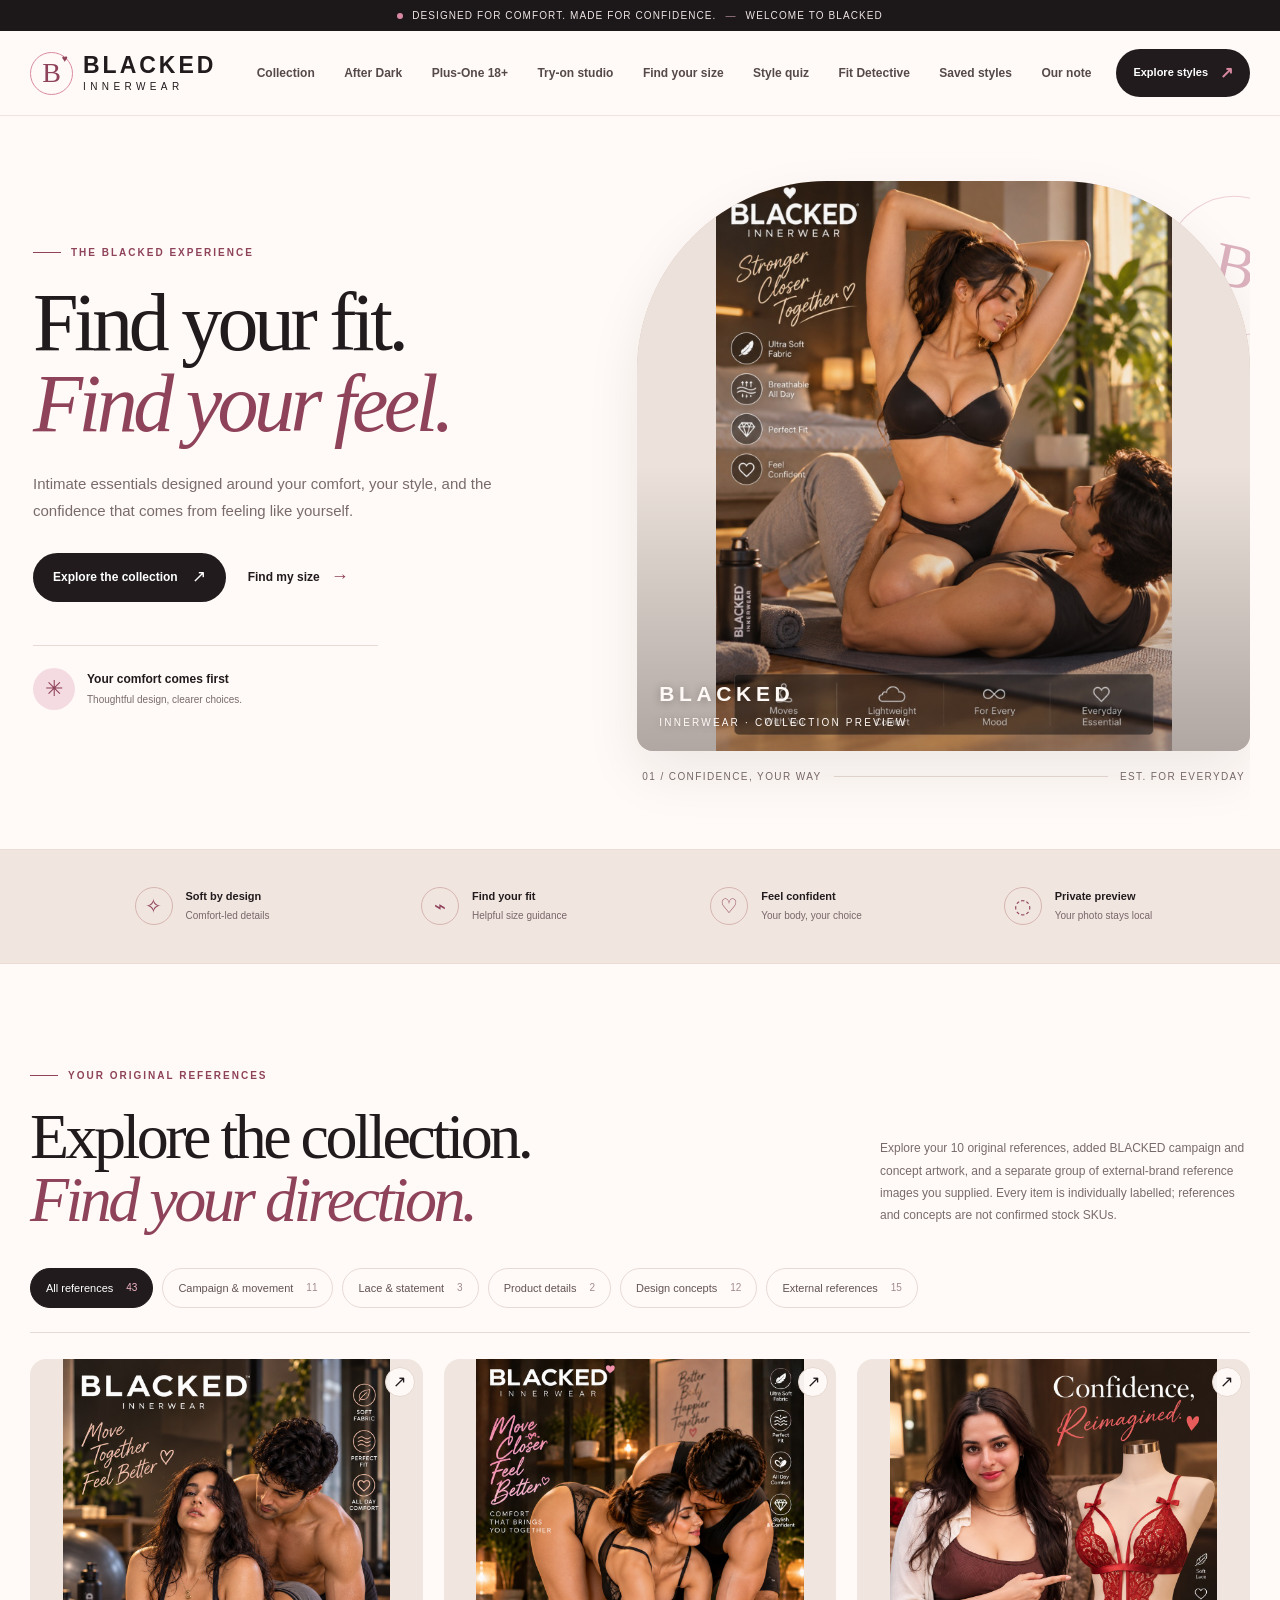
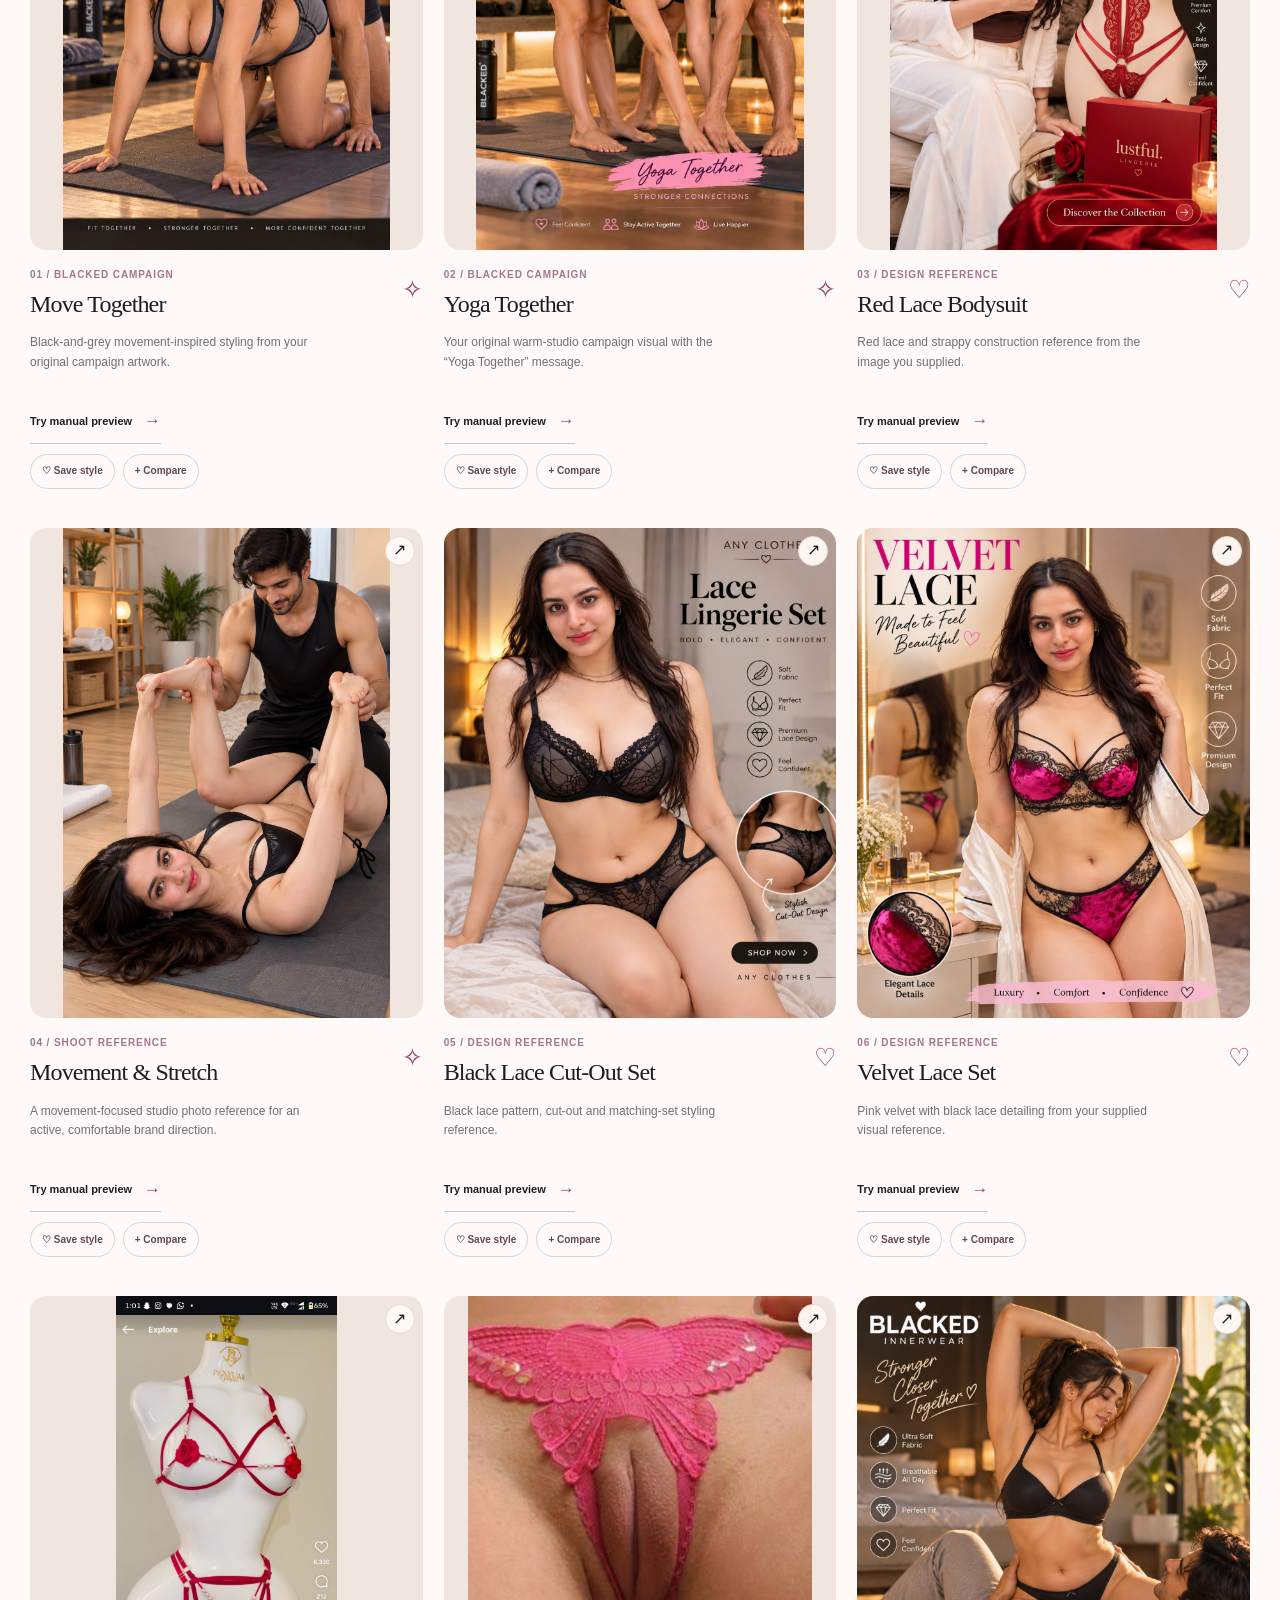
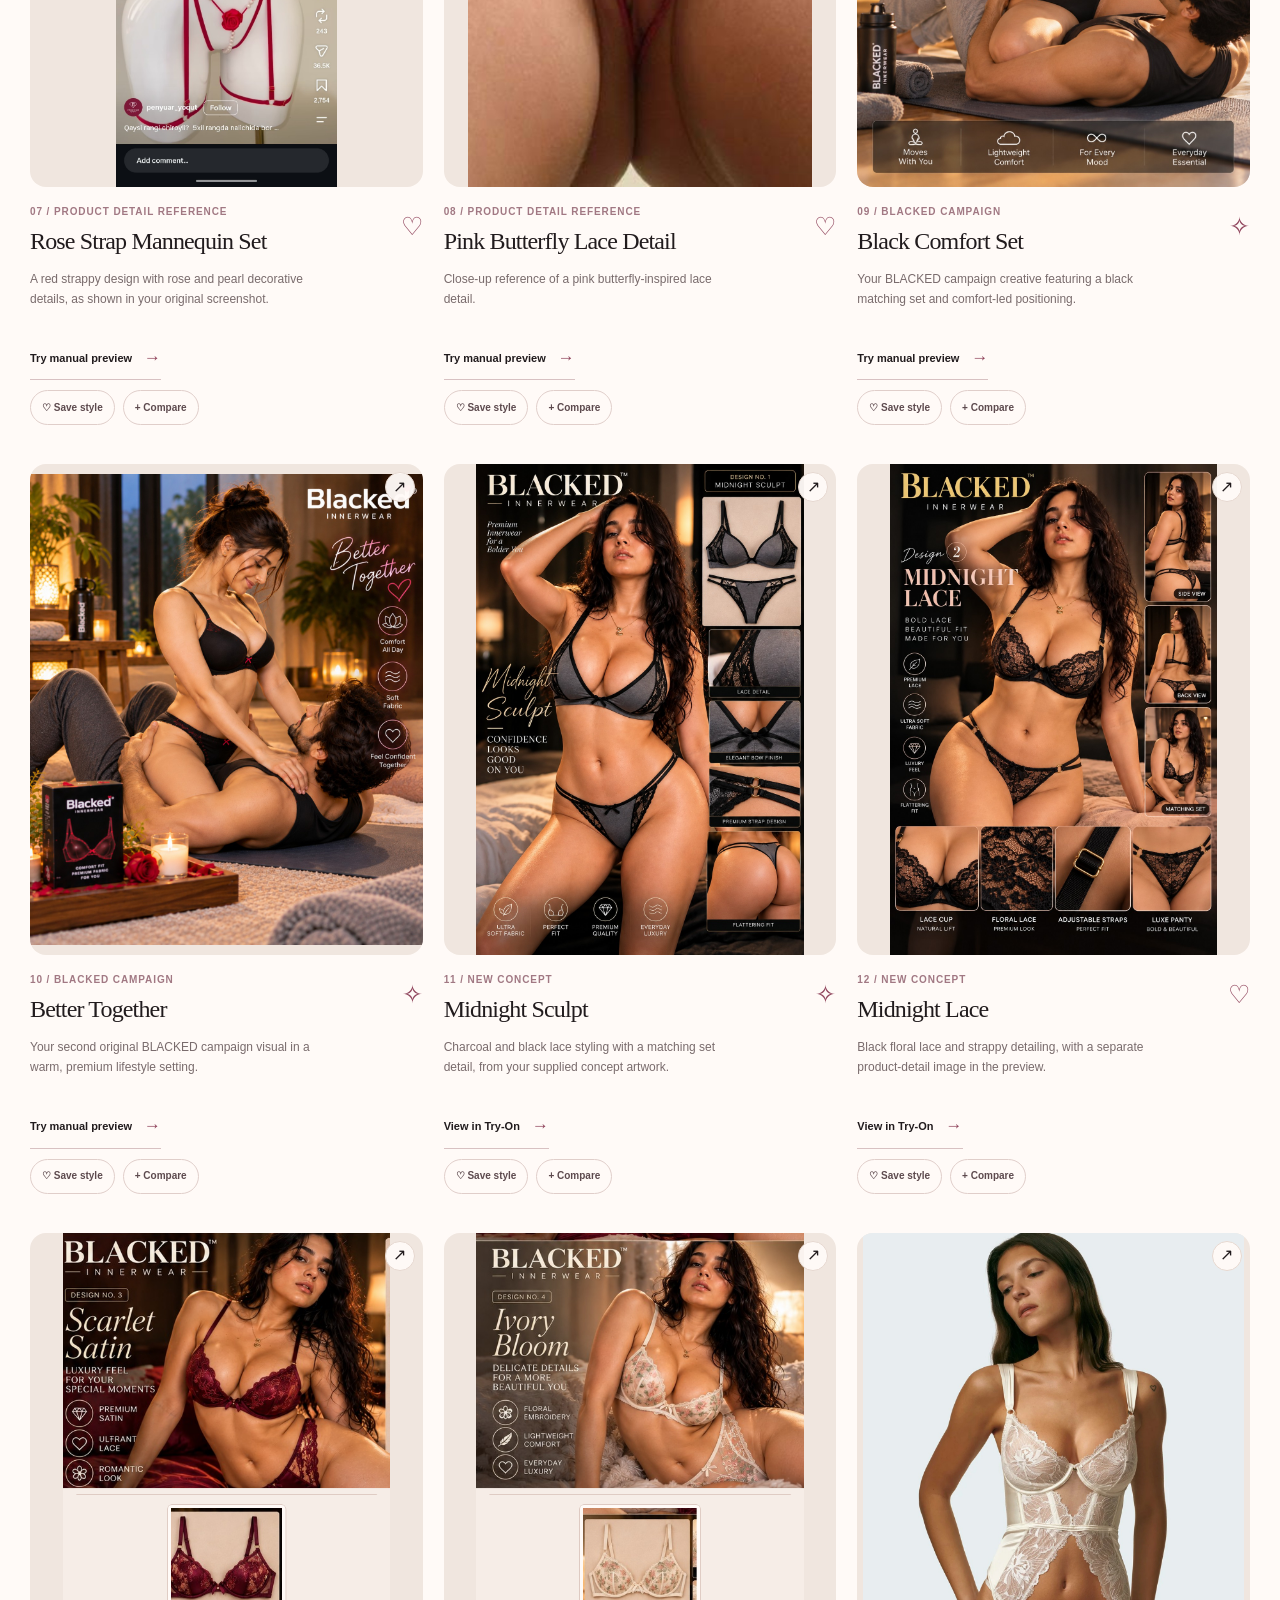
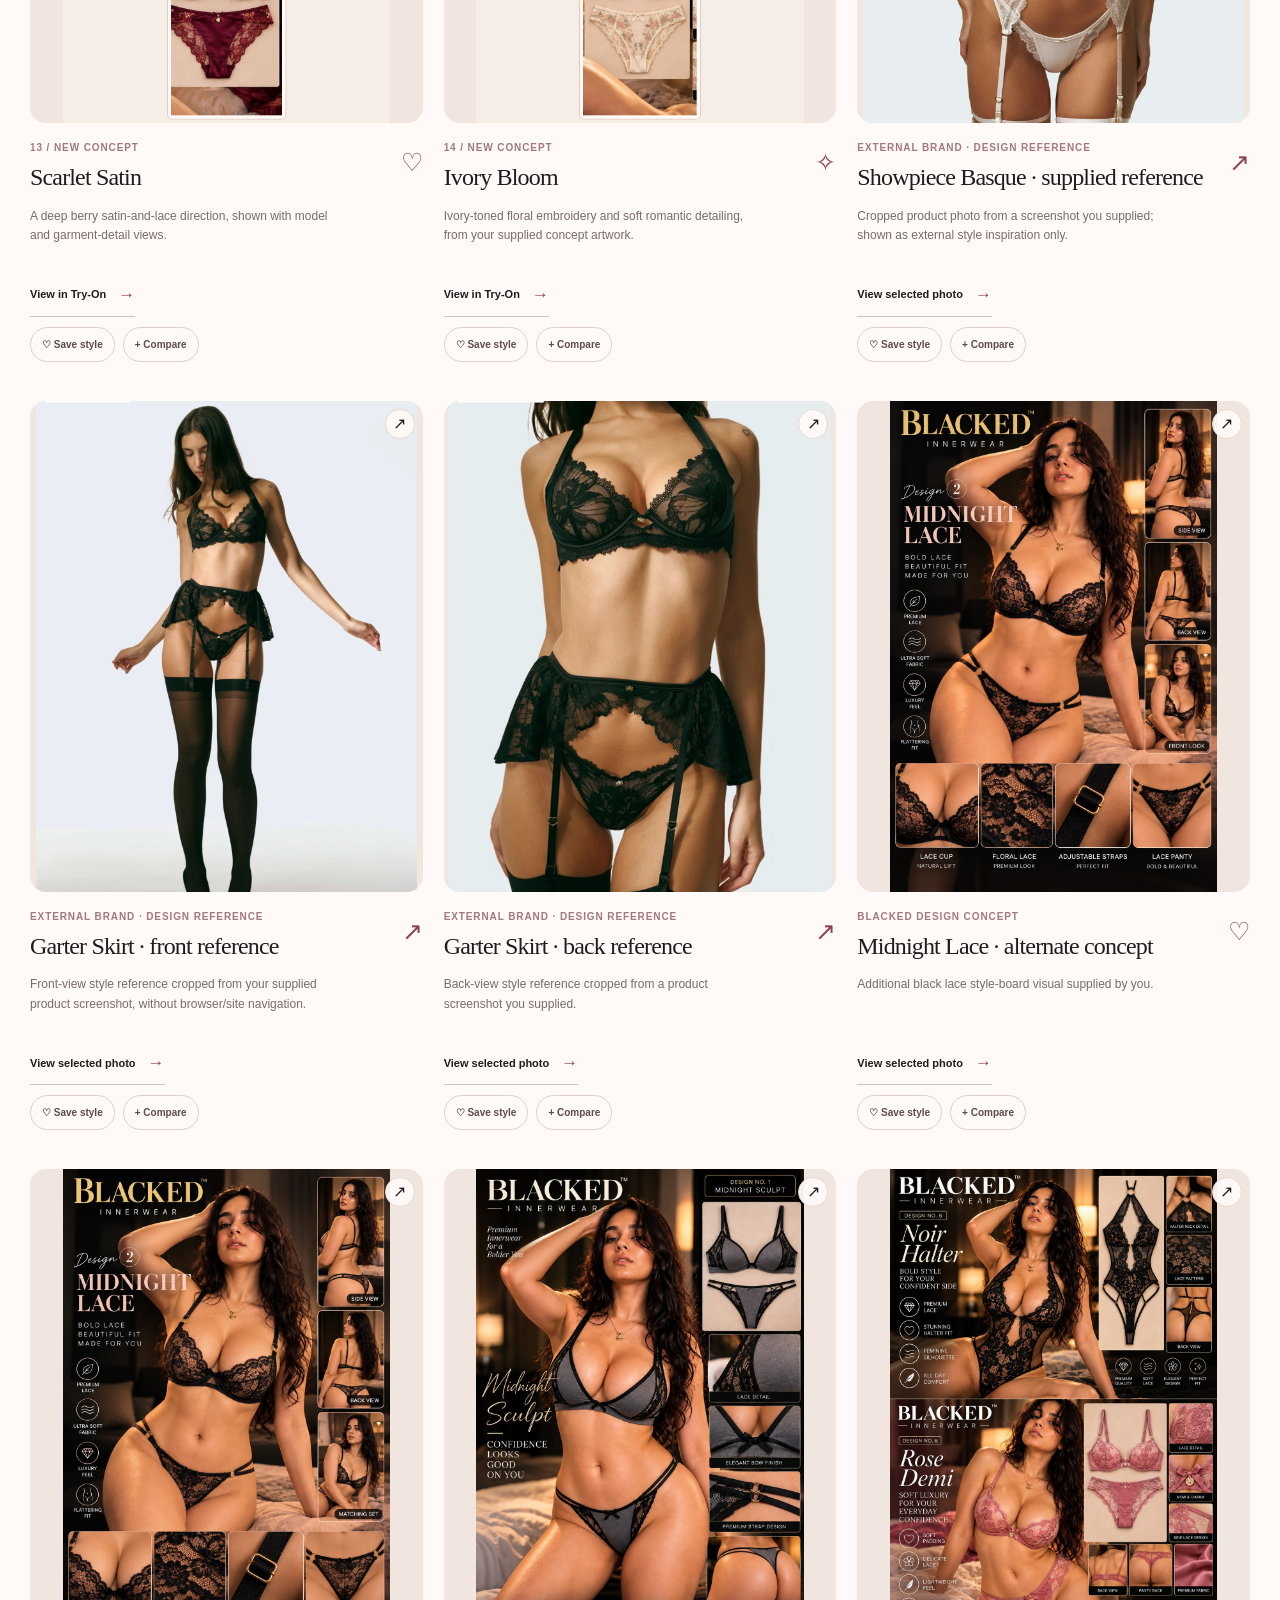
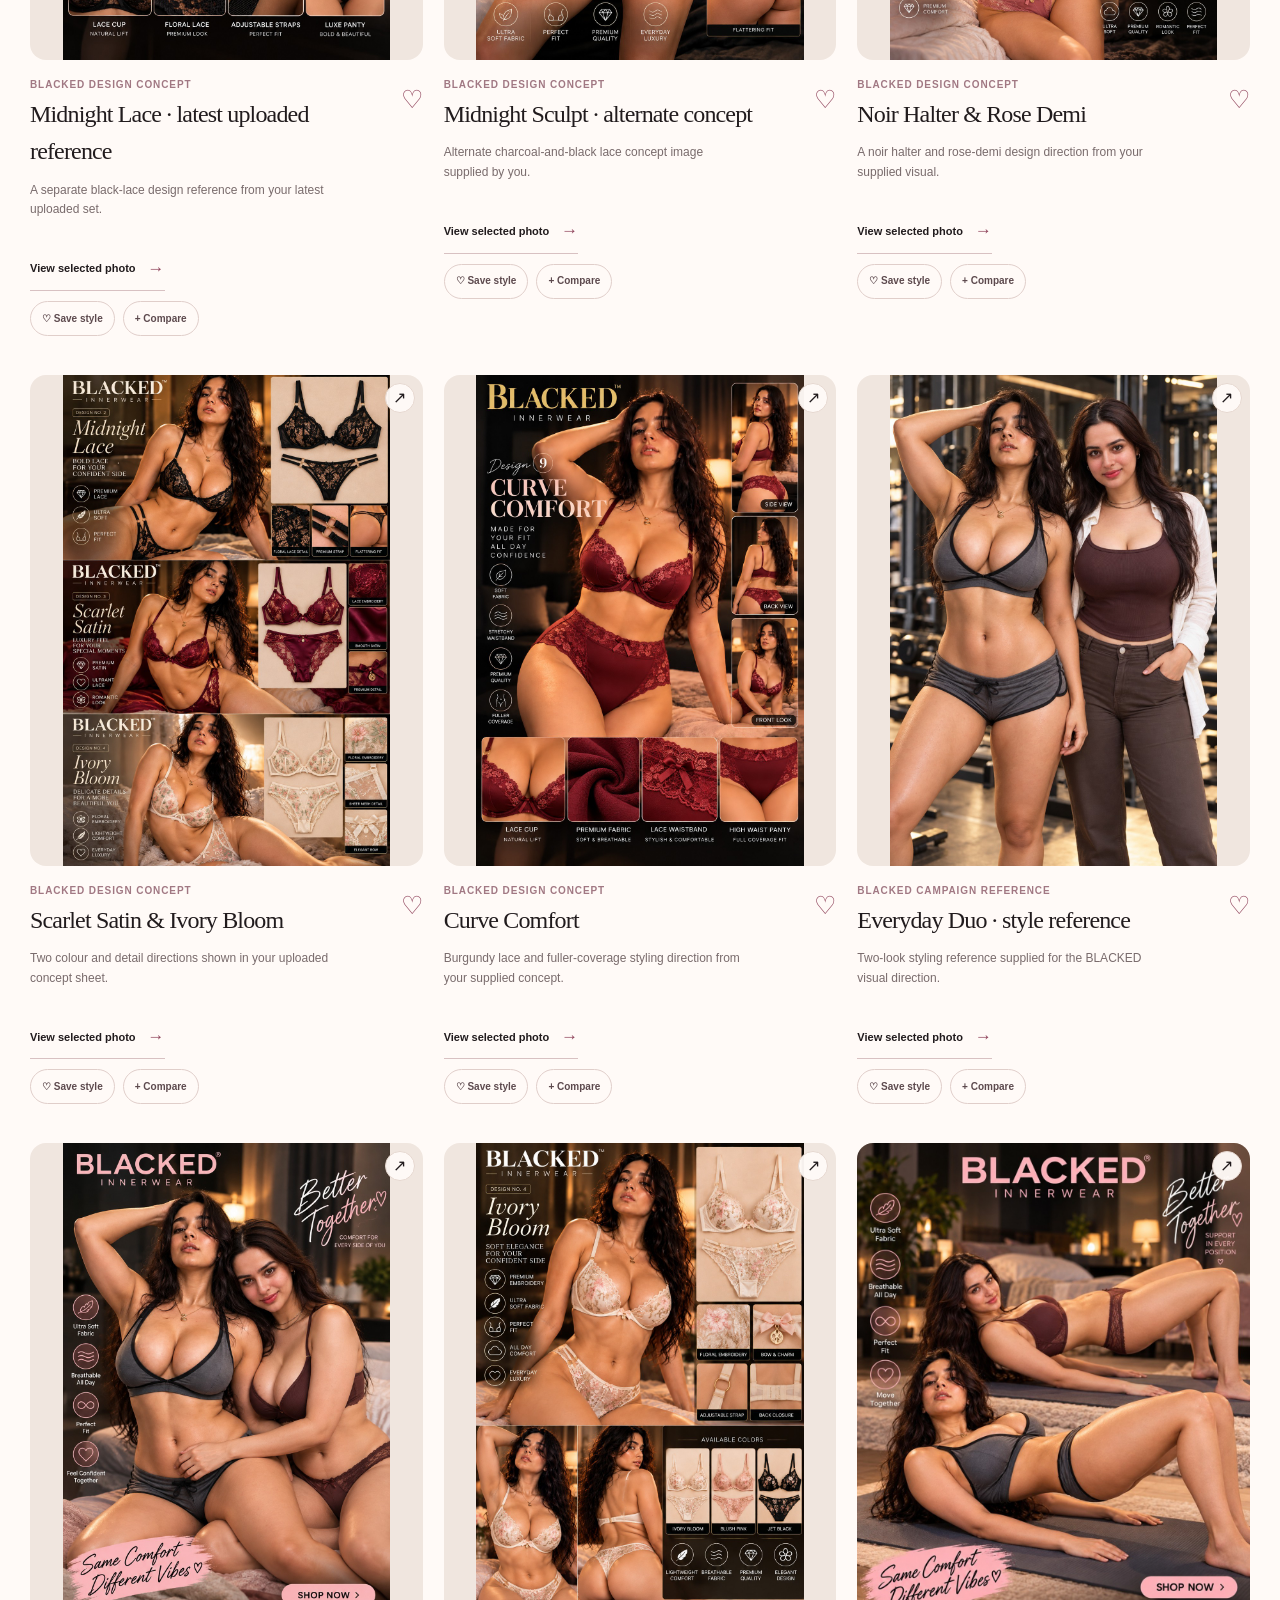
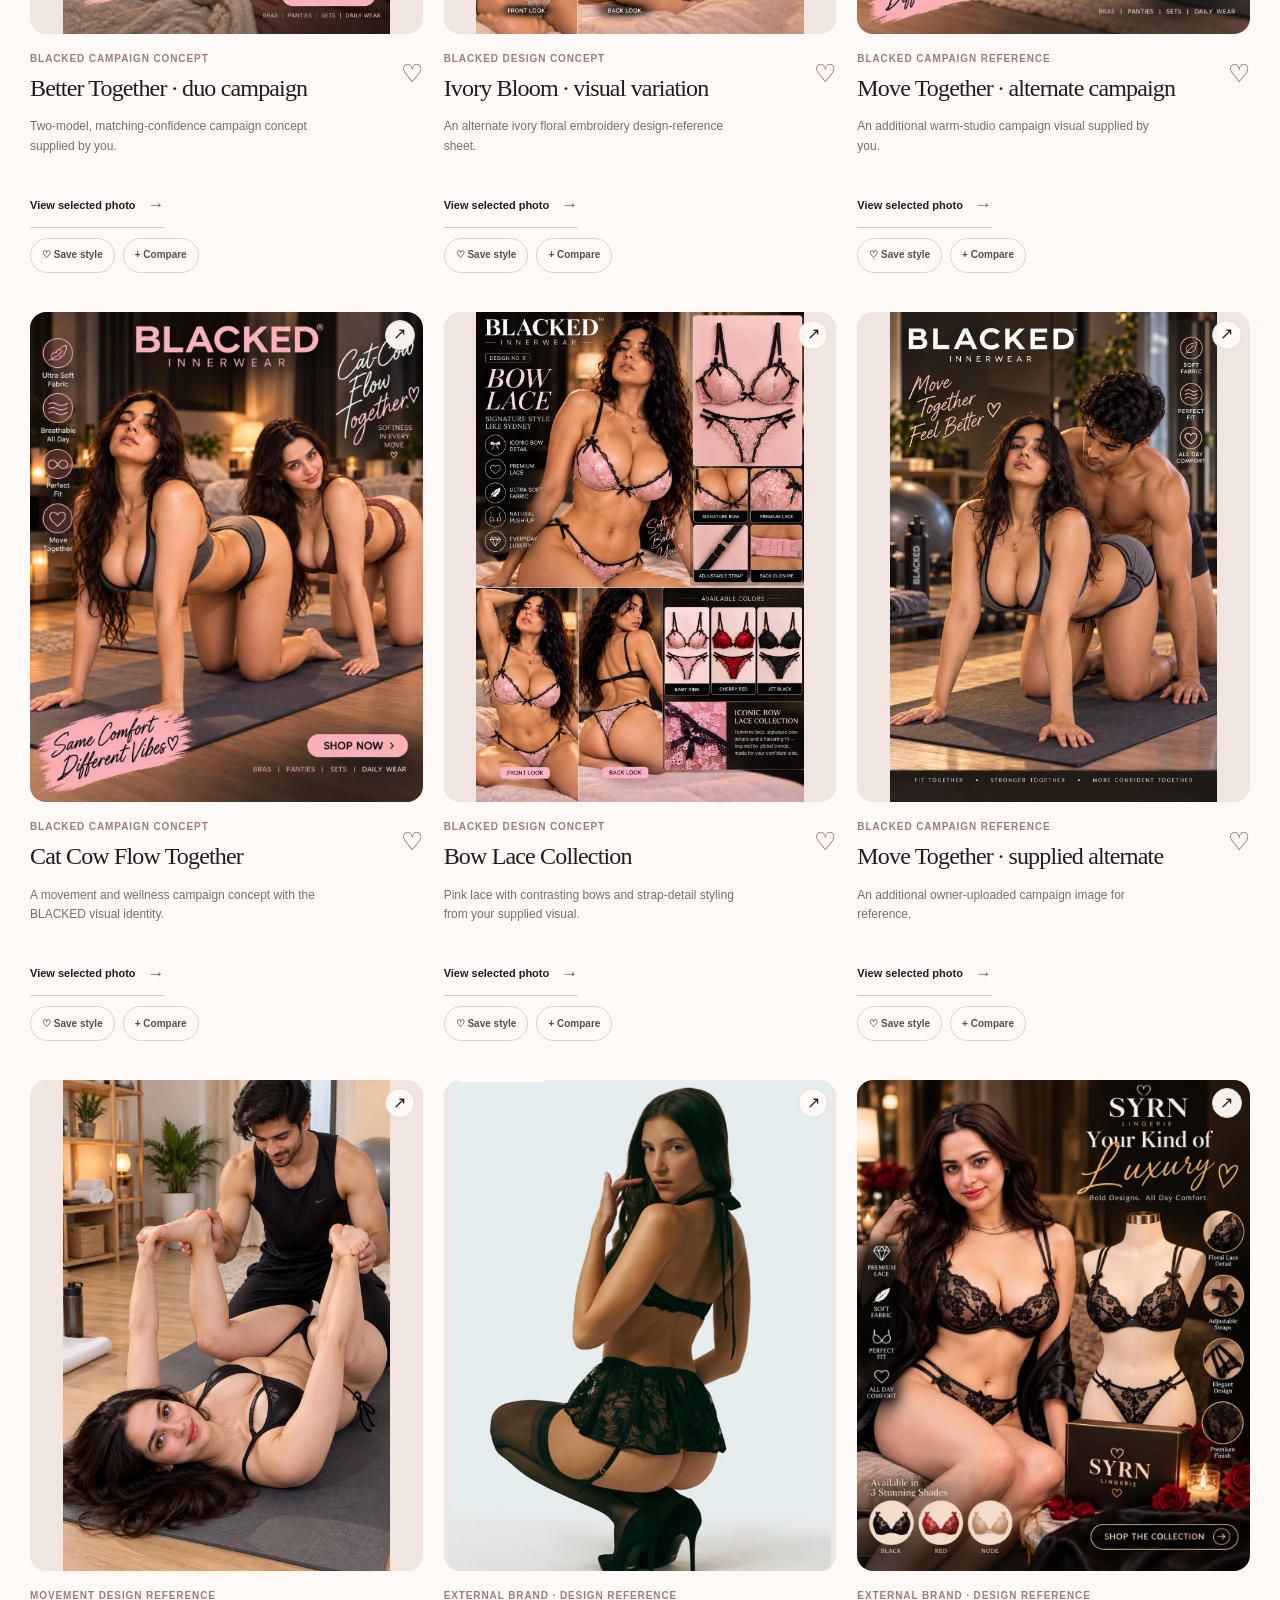
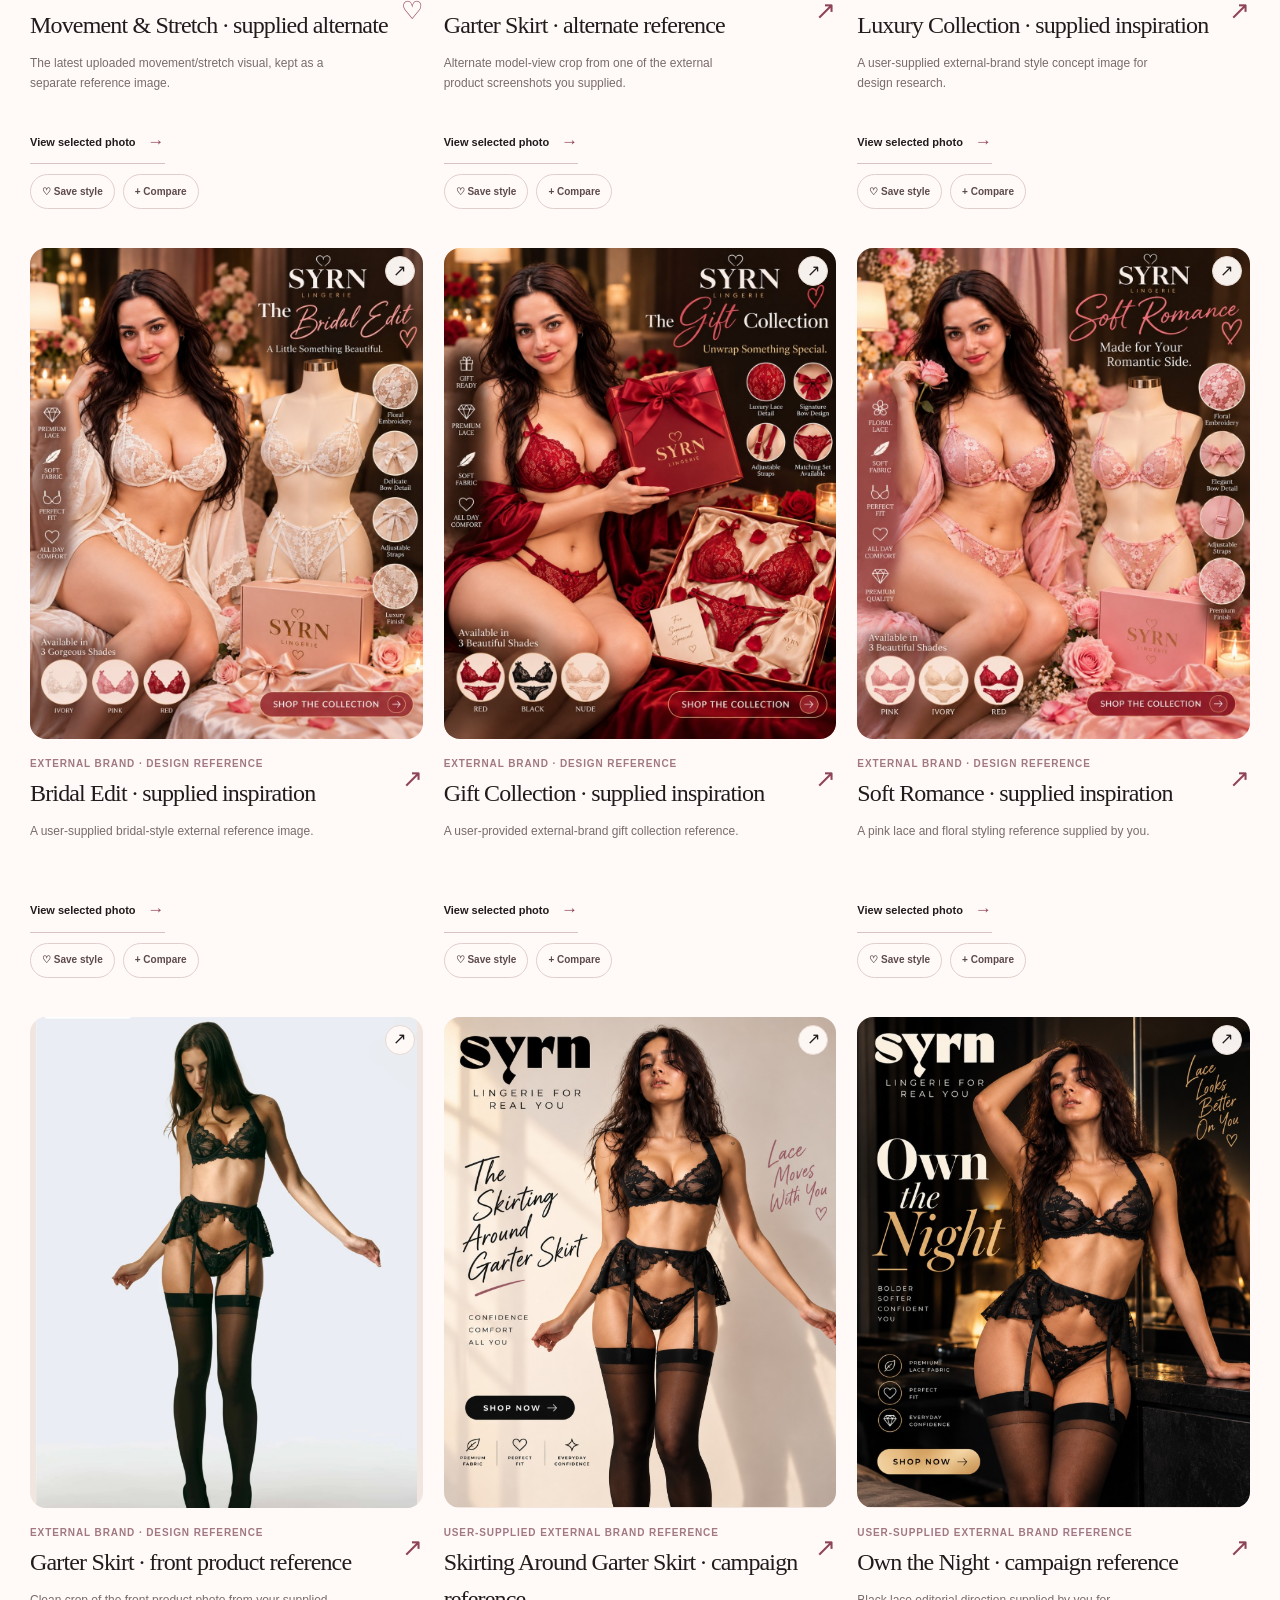
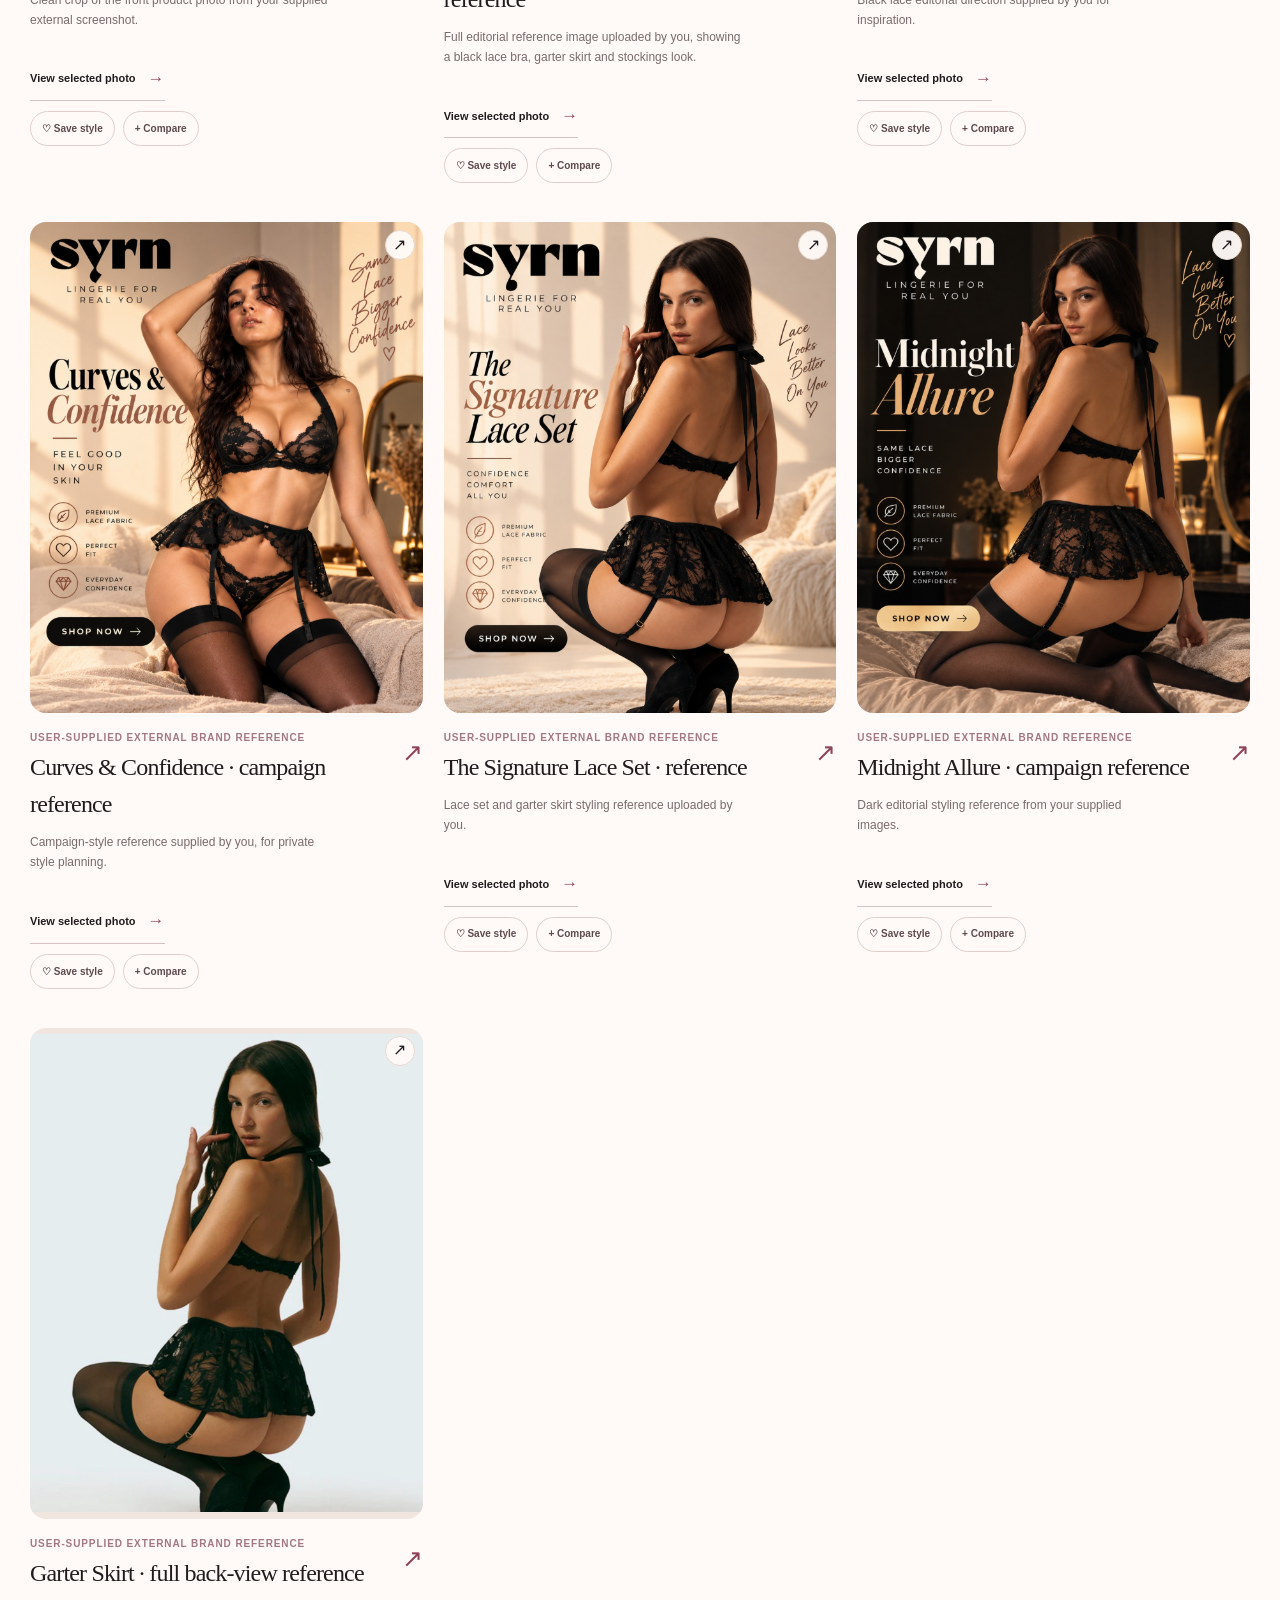
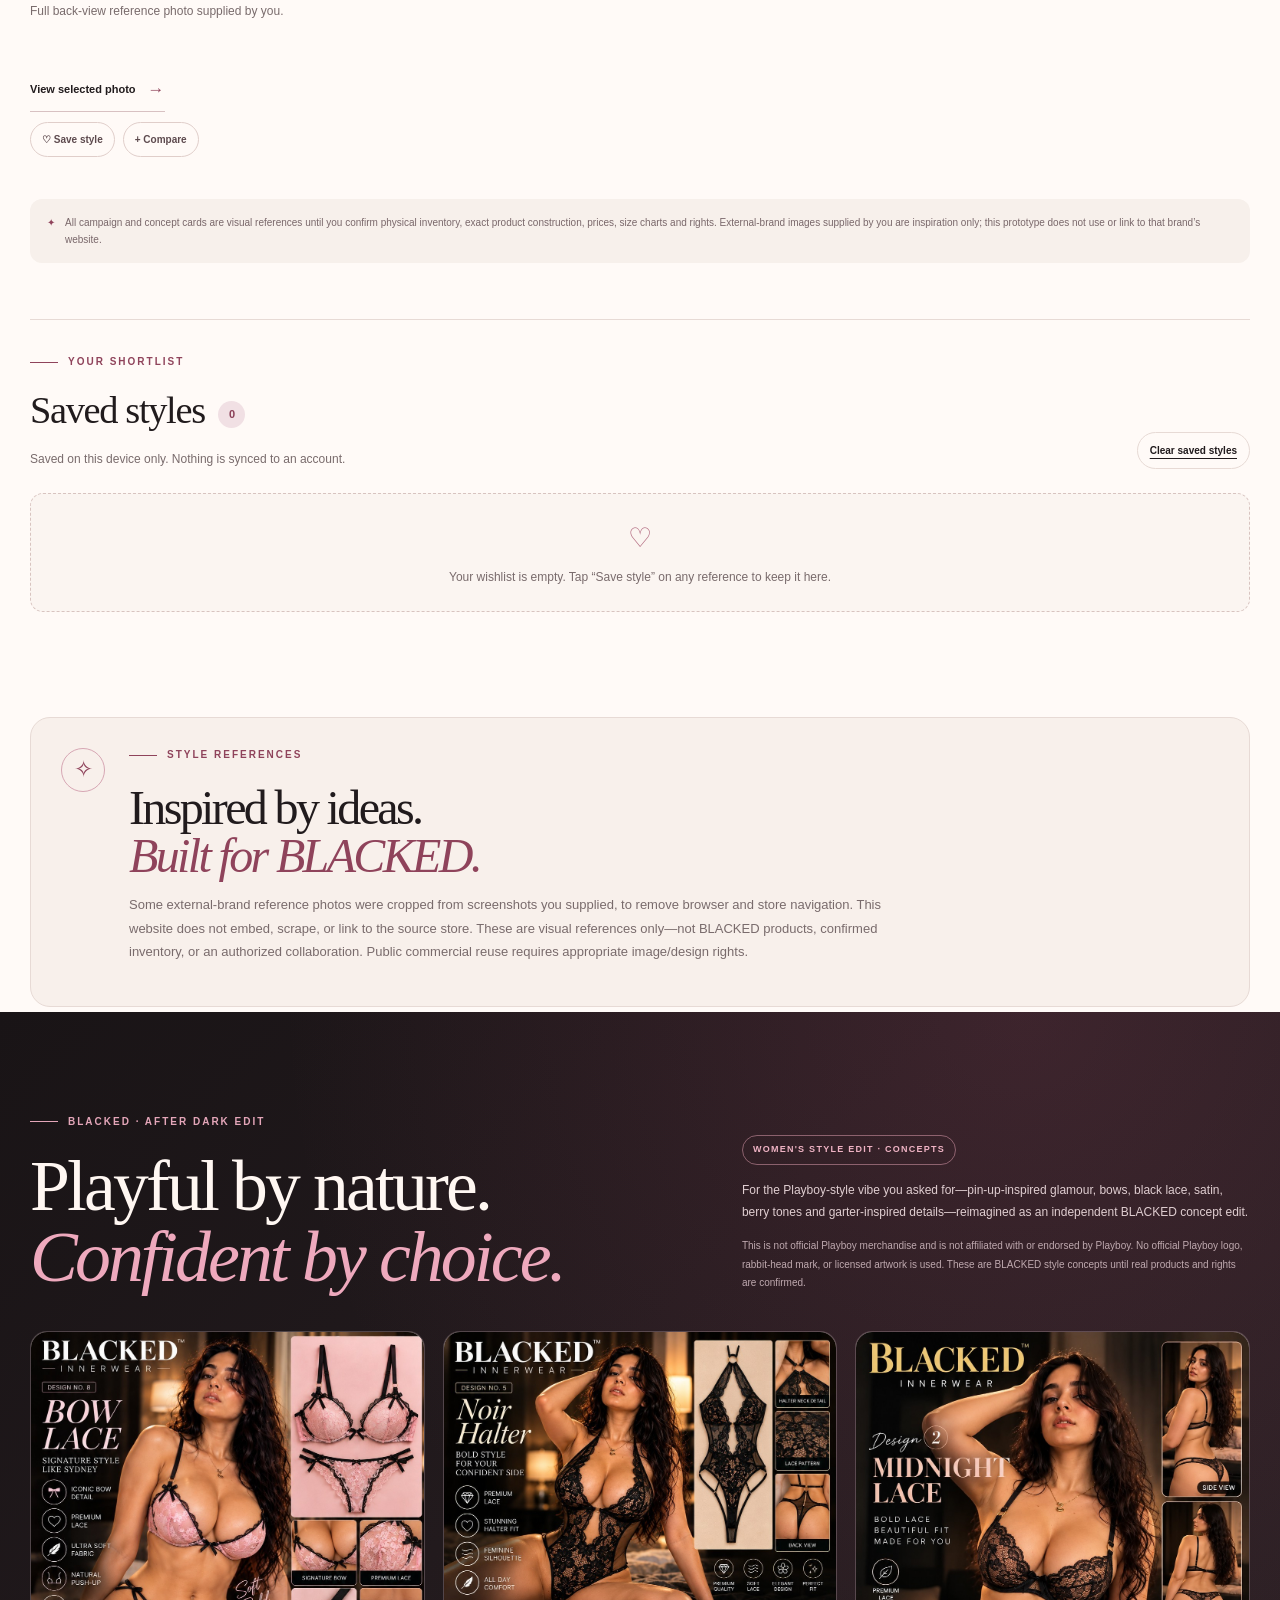
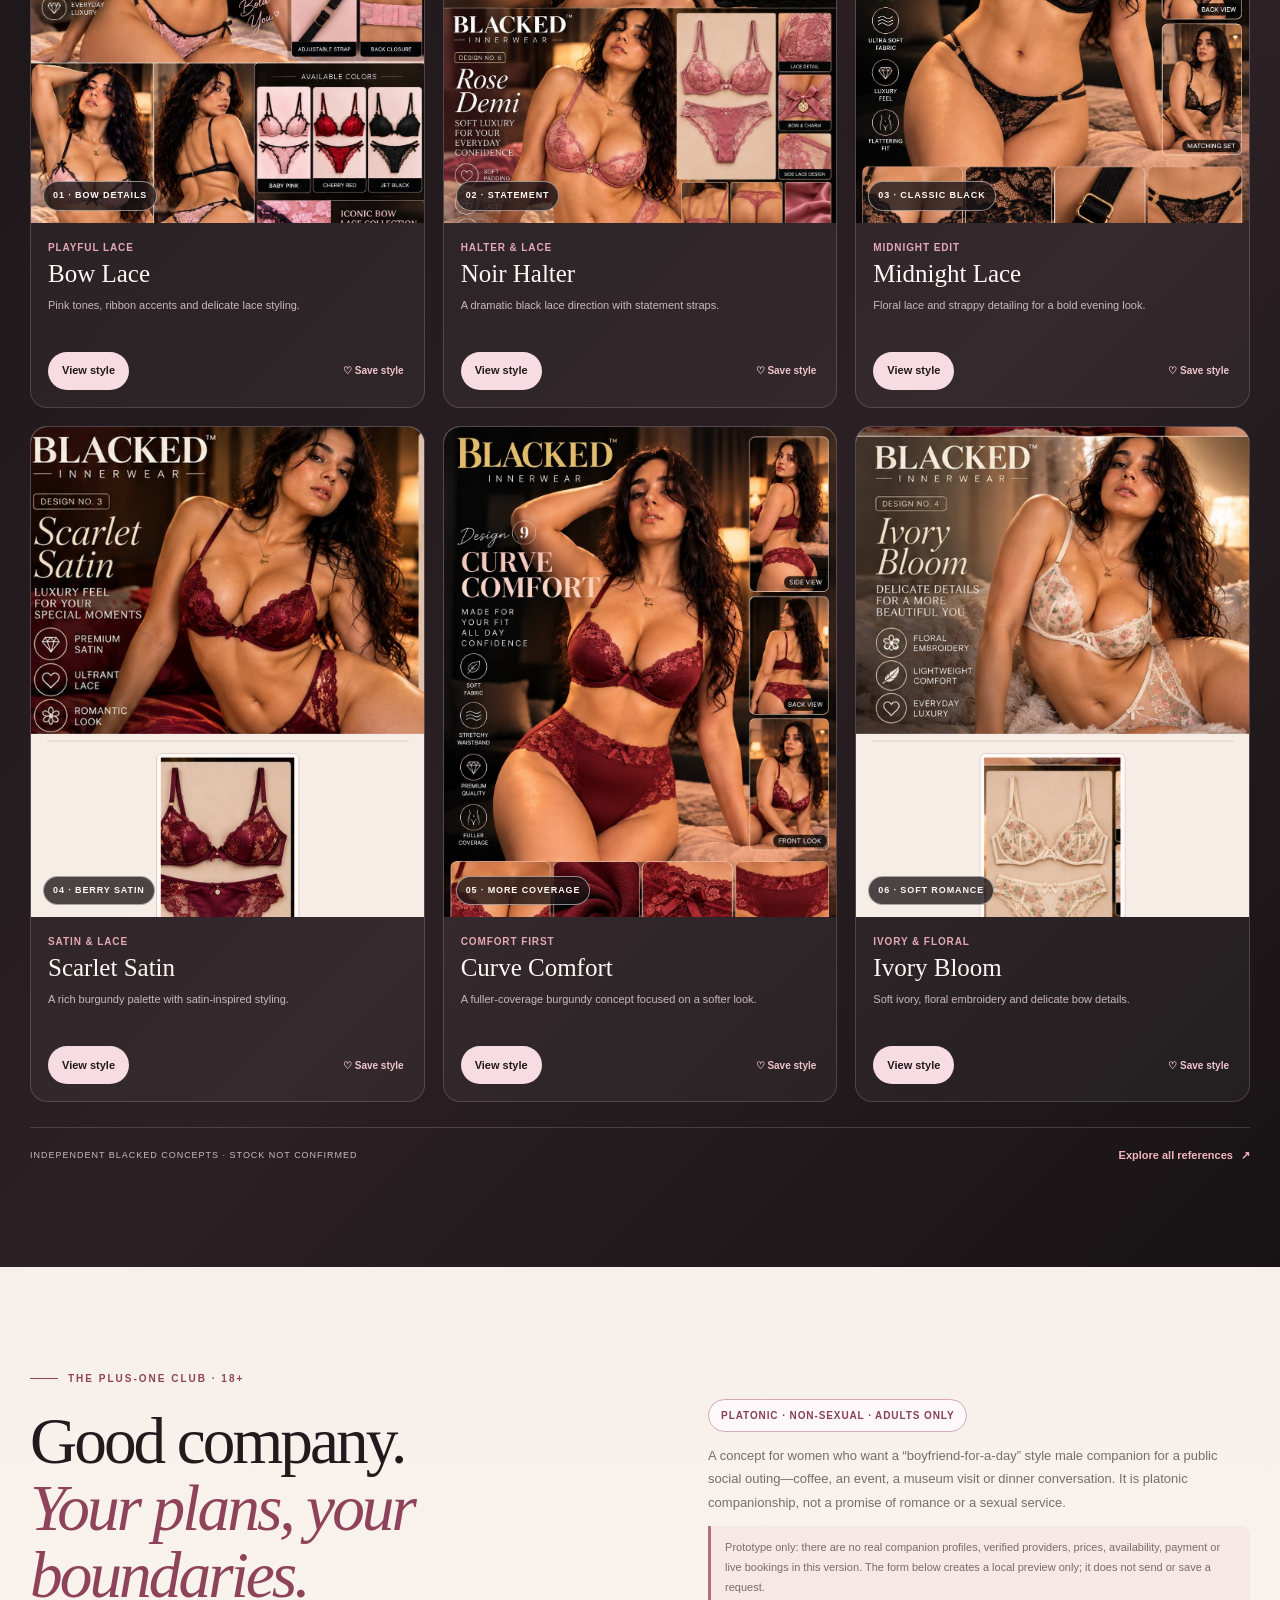
==== commit 3e698e9b: "Add files via upload" ====
--- a/index.html
+++ b/index.html
@@ -4,8 +4,8 @@
   <meta charset="utf-8">
   <meta name="viewport" content="width=device-width, initial-scale=1, viewport-fit=cover">
   <meta name="theme-color" content="#f6f0eb">
-  <meta name="description" content="Discover BLACKED INNERWEAR — thoughtful everyday pieces, a manual style preview studio, and a measurement-led size guide.">
-  <title>BLACKED INNERWEAR — Fit Studio v0.7.0</title>
+  <meta name="description" content="Discover BLACKED INNERWEAR — collection references, a private manual style studio, fit guidance, and an adult platonic companion experience concept.">
+  <title>BLACKED INNERWEAR — Fit Studio v0.8.0</title>
   <link rel="icon" href="data:image/svg+xml,%3Csvg xmlns='http://www.w3.org/2000/svg' viewBox='0 0 64 64'%3E%3Crect width='64' height='64' rx='14' fill='%231c1819'/%3E%3Ctext x='50%25' y='55%25' font-size='37' text-anchor='middle' fill='%23f5b2c4' font-family='Georgia'%3EB%3C/text%3E%3C/svg%3E">
   <link rel="stylesheet" href="styles.css">
   <script src="app.js" defer></script>
@@ -23,6 +23,7 @@
     <nav class="primary-nav" id="primaryNav" aria-label="Primary navigation">
       <a href="#collection">Collection</a>
       <a href="#after-dark">After Dark</a>
+      <a href="#companion-club">Plus-One 18+</a>
       <a href="#studio">Try-on studio</a>
       <a href="#fit-guide">Find your size</a>
       <a href="#style-quiz">Style quiz</a>
@@ -71,7 +72,7 @@
         <p class="section-heading-note">Explore your 10 original references, added BLACKED campaign and concept artwork, and a separate group of external-brand reference images you supplied. Every item is individually labelled; references and concepts are not confirmed stock SKUs.</p>
       </div>
       <div class="filter-row" role="group" aria-label="Filter campaign and design references">
-        <button class="filter-chip is-active" data-filter="all" aria-pressed="true">All references <span data-filter-count>37</span></button>
+        <button class="filter-chip is-active" data-filter="all" aria-pressed="true">All references <span data-filter-count>43</span></button>
         <button class="filter-chip" data-filter="campaign" aria-pressed="false">Campaign &amp; movement <span data-filter-count>0</span></button>
         <button class="filter-chip" data-filter="lace" aria-pressed="false">Lace &amp; statement <span data-filter-count>0</span></button>
         <button class="filter-chip" data-filter="detail" aria-pressed="false">Product details <span data-filter-count>0</span></button>
@@ -255,6 +256,94 @@
           </article>
         </div>
         <div class="after-dark-bottom"><span>INDEPENDENT BLACKED CONCEPTS · STOCK NOT CONFIRMED</span><a href="#collection">Explore all references <span aria-hidden="true">↗</span></a></div>
+      </div>
+    </section>
+
+    <section class="companion-section section-space" id="companion-club" aria-labelledby="companionHeading">
+      <div class="section-wrap companion-wrap">
+        <div class="companion-heading">
+          <div>
+            <p class="eyebrow"><span class="eyebrow-line"></span> THE PLUS-ONE CLUB · 18+</p>
+            <h2 id="companionHeading">Good company.<br><em>Your plans, your boundaries.</em></h2>
+          </div>
+          <div class="companion-intro">
+            <span class="companion-pill">PLATONIC · NON-SEXUAL · ADULTS ONLY</span>
+            <p>A concept for women who want a “boyfriend-for-a-day” style male companion for a public social outing—coffee, an event, a museum visit or dinner conversation. It is platonic companionship, not a promise of romance or a sexual service.</p>
+            <p class="companion-disclaimer">Prototype only: there are no real companion profiles, verified providers, prices, availability, payment or live bookings in this version. The form below creates a local preview only; it does not send or save a request.</p>
+          </div>
+        </div>
+
+        <div class="companion-experiences" aria-label="Companion outing concepts">
+          <article class="companion-experience">
+            <span class="companion-icon" aria-hidden="true">☕</span>
+            <p class="product-kicker">01 · LOW-PRESSURE</p>
+            <h3>Coffee &amp; Conversation</h3>
+            <p>A casual public meetup with friendly conversation and clear boundaries.</p>
+            <button type="button" class="button button-outline companion-pick" data-companion-pick="coffee">Choose experience</button>
+          </article>
+          <article class="companion-experience">
+            <span class="companion-icon" aria-hidden="true">✦</span>
+            <p class="product-kicker">02 · SOCIAL PLUS-ONE</p>
+            <h3>Event Companion</h3>
+            <p>A plus-one concept for a public exhibition, cultural event or group occasion.</p>
+            <button type="button" class="button button-outline companion-pick" data-companion-pick="event">Choose experience</button>
+          </article>
+          <article class="companion-experience">
+            <span class="companion-icon" aria-hidden="true">⌖</span>
+            <p class="product-kicker">03 · DAY OUT</p>
+            <h3>Museum or City Walk</h3>
+            <p>Explore a public place together, with your own transport and an easy exit plan.</p>
+            <button type="button" class="button button-outline companion-pick" data-companion-pick="city">Choose experience</button>
+          </article>
+        </div>
+
+        <div class="companion-planner-grid">
+          <div class="companion-safety-card">
+            <p class="eyebrow"><span class="eyebrow-line"></span> SAFETY FIRST</p>
+            <h3>A clear plan is part of the experience.</h3>
+            <ul>
+              <li>First meetings take place in public venues only; no private-home or remote-location bookings.</li>
+              <li>A real launch must verify every adult provider’s identity and age before their profile becomes bookable.</li>
+              <li>Keep communication and payments on a verified platform; never send deposits to an unknown person’s private account.</li>
+              <li>Tell a trusted person where you are going, and leave whenever you feel uncomfortable.</li>
+              <li>Live block/report, cancellation, refund and incident-response processes must exist before bookings are enabled.</li>
+            </ul>
+            <div class="companion-emergency"><strong>India safety resources</strong><span>Emergency: 112 · Women’s Helpline: 181 · Cyber financial fraud: 1930</span><a href="https://www.cybercrime.gov.in/" target="_blank" rel="noopener noreferrer">National Cyber Crime Reporting Portal ↗</a></div>
+          </div>
+
+          <div class="companion-form-card">
+            <p class="eyebrow"><span class="eyebrow-line"></span> PLAN A PUBLIC OUTING</p>
+            <h3>Preview a booking request</h3>
+            <p class="companion-form-intro">No name, phone number, ID, exact address or payment details are collected here.</p>
+            <form id="companionRequestForm">
+              <label class="companion-field" for="companionExperience"><span>What kind of outing?</span>
+                <select id="companionExperience" name="experience" required>
+                  <option value="coffee">Coffee &amp; conversation</option>
+                  <option value="event">Public event / exhibition</option>
+                  <option value="dinner">Dinner at a public venue</option>
+                  <option value="city">Museum / daytime city walk</option>
+                </select>
+              </label>
+              <label class="companion-field" for="companionDate"><span>Preferred date (optional)</span><input type="date" id="companionDate" name="date"></label>
+              <label class="companion-field" for="companionStyle"><span>Preferred company style</span>
+                <select id="companionStyle" name="style" required>
+                  <option value="easygoing">Easygoing conversation</option>
+                  <option value="outgoing">Friendly and outgoing</option>
+                  <option value="formal">Polished event plus-one</option>
+                  <option value="quiet">Quiet, low-pressure company</option>
+                </select>
+              </label>
+              <label class="companion-check"><input type="checkbox" id="companionAdultCheck" required><span>I confirm I am 18 or older. <small>This prototype checkbox is not formal age verification.</small></span></label>
+              <label class="companion-check"><input type="checkbox" id="companionBoundaryCheck" required><span>I understand this concept is strictly platonic and non-sexual, with public meetups only.</span></label>
+              <label class="companion-check"><input type="checkbox" id="companionDemoCheck" required><span>I understand this is a demo: there are no actual providers and no request will be sent or saved.</span></label>
+              <button class="button button-dark button-full" type="submit">Preview outing plan <span aria-hidden="true">→</span></button>
+              <p class="companion-note">Before any real launch, this service needs verified adult profiles, provider screening, consent and conduct rules, privacy safeguards, moderation, cancellation/refund terms, secure booking infrastructure and Indian legal review.</p>
+            </form>
+            <div class="companion-request-result" id="companionRequestResult" hidden aria-live="polite">
+              <span aria-hidden="true">✓</span><div><h4>Your outing preview is ready</h4><p id="companionRequestMessage"></p><small>No request was transmitted, stored or booked.</small></div>
+            </div>
+          </div>
+        </div>
       </div>
     </section>
 
@@ -440,6 +529,7 @@
     <section class="faq-section section-wrap section-space" id="faq">
       <div class="faq-title"><p class="eyebrow"><span class="eyebrow-line"></span> GOOD TO KNOW</p><h2>Clear answers.<br><em>Better choices.</em></h2></div>
       <div class="faq-list">
+        <details><summary>Is Plus-One Club live, and is it sexual? <span aria-hidden="true">+</span></summary><p>No. Plus-One Club is only a prototype concept for adult, platonic public outings. There are no real or verified providers, availability, payment or bookings, and the form sends or saves nothing. It does not offer sexual services. A real service would need appropriate adult verification, safety operations, privacy controls and legal review.</p></details>
         <details><summary>Can I select all available options in Try-On Studio? <span aria-hidden="true">+</span></summary><p>Yes. Pick any catalogued reference or concept. Each selection has its own image mapping. Product-only imagery appears only where an associated asset is provided; external-brand references stay labelled as inspiration and are not BLACKED inventory.</p></details>
         <details><summary>Why does Try-On show a product photo now?<span aria-hidden="true">+</span></summary><p>The canvas defaults to the exact selected reference image, so selecting a different reference changes the main preview. The illustration guide is separate and only becomes available after a personal photo is selected; it does not extract the garment from the campaign artwork.</p></details>
         <details><summary>Does the manual overlay show my actual fit?<span aria-hidden="true">+</span></summary><p>No. It lets you manually position a simple illustration over your own photo. It does not use the selected product image as a garment cut-out, change to match body shape, simulate fabric or determine if a product fits.</p></details>
@@ -460,9 +550,9 @@
     <div class="footer-main">
       <a class="brand-lockup footer-brand" href="#home" aria-label="BLACKED INNERWEAR home"><span class="brand-symbol" aria-hidden="true">B<span>♥</span></span><span class="brand-wordmark"><strong>BLACKED</strong><small>INNERWEAR</small></span></a>
       <p>Move together. Feel better.<br><span>A considered starting point for a more confident fit.</span></p>
-      <div class="footer-links"><a href="#collection">Collection</a><a href="#studio">Fit Studio</a><a href="#fit-guide">Size Finder</a><a href="#faq">FAQs</a></div>
+      <div class="footer-links"><a href="#collection">Collection</a><a href="#studio">Fit Studio</a><a href="#fit-guide">Size Finder</a><a href="#companion-club">Plus-One 18+</a><a href="#faq">FAQs</a></div>
     </div>
-    <div class="footer-bottom"><span>© <span id="year">2026</span> BLACKED INNERWEAR · PROTOTYPE v0.7.0</span><span>No AI · No external photo upload · No checkout connected</span><a href="#top">Back to top ↑</a></div>
+    <div class="footer-bottom"><span>© <span id="year">2026</span> BLACKED INNERWEAR · PROTOTYPE v0.8.0</span><span>No AI · No external photo upload · No checkout connected</span><a href="#top">Back to top ↑</a></div>
   </footer>
 
   <dialog class="product-dialog" id="productDialog" aria-labelledby="dialogTitle">
--- a/styles.css
+++ b/styles.css
@@ -798,3 +798,48 @@
 .after-dark-bottom a span { margin-left: 5px; }
 @media (max-width: 820px) { .after-dark-heading { grid-template-columns: 1fr; gap: 22px; } .after-dark-grid { grid-template-columns: repeat(2,minmax(0,1fr)); gap: 12px; } }
 @media (max-width: 420px) { .after-dark-card-copy { padding: 11px; } .after-dark-card-copy h3 { font-size: 19px; } .after-dark-card-copy > p:not(.product-kicker) { font-size: 10px; } .after-dark-actions { align-items: flex-start; flex-direction: column; } .after-dark-actions .button { width: 100%; justify-content: center; } .after-dark-save { min-height: 30px; } .after-dark-bottom { display: grid; gap: 9px; } }
+
+
+/* v0.8.0 — Plus-One Club: non-sexual adult companion experience prototype. */
+.companion-section { color:var(--ink); background:linear-gradient(180deg,#f7f0ea 0%,#fffaf7 100%); }
+.companion-wrap { max-width:1220px; }
+.companion-heading { display:grid; grid-template-columns:1fr .9fr; gap:clamp(28px,6vw,76px); align-items:end; margin-bottom:34px; }
+.companion-heading h2 { margin:0; font-family:var(--font-serif); font-size:clamp(39px,5.1vw,66px); font-weight:400; line-height:1.03; letter-spacing:-.045em; }
+.companion-heading h2 em { color:var(--rose-deep); }
+.companion-intro > p { margin:12px 0 0; color:var(--muted); font-size:13px; line-height:1.8; }
+.companion-pill { display:inline-flex; align-items:center; border:1px solid #d4a9b5; border-radius:999px; padding:8px 12px; color:#854256; background:#fff8fa; font-size:10px; font-weight:850; letter-spacing:.09em; }
+.companion-intro .companion-disclaimer { padding:12px 14px; border-left:3px solid #b76d83; background:#f5e8e5; border-radius:0 10px 10px 0; font-size:11px; }
+.companion-experiences { display:grid; grid-template-columns:repeat(3,minmax(0,1fr)); gap:16px; margin:30px 0; }
+.companion-experience { min-width:0; padding:22px; border:1px solid #e4d2cb; border-radius:17px; background:rgba(255,250,247,.92); box-shadow:0 12px 32px rgba(61,36,42,.045); }
+.companion-icon { display:grid; place-items:center; width:48px; height:48px; margin-bottom:18px; border:1px solid #e0bac6; border-radius:50%; color:#9c4c66; font-size:23px; background:#fff2f5; }
+.companion-experience .product-kicker { margin-bottom:7px; font-size:10px; }
+.companion-experience h3 { margin:0 0 9px; font-family:var(--font-serif); font-size:25px; font-weight:400; line-height:1.1; }
+.companion-experience > p:not(.product-kicker) { min-height:63px; margin-bottom:18px; color:var(--muted); font-size:12px; line-height:1.75; }
+.companion-experience .button { min-height:43px; width:100%; justify-content:center; font-size:11px; }
+.companion-planner-grid { display:grid; grid-template-columns:minmax(0,.9fr) minmax(0,1.1fr); gap:20px; align-items:start; }
+.companion-safety-card, .companion-form-card { min-width:0; padding:clamp(20px,3vw,32px); border-radius:18px; border:1px solid #e4d3cd; background:#fffaf7; }
+.companion-safety-card { color:#fff7f4; background:linear-gradient(145deg,#241b1e,#39272e); border-color:#39272e; }
+.companion-safety-card .eyebrow { color:#edb6c5; }
+.companion-safety-card h3, .companion-form-card h3 { margin:0 0 16px; font-family:var(--font-serif); font-size:clamp(27px,3.2vw,36px); font-weight:400; line-height:1.08; letter-spacing:-.025em; }
+.companion-safety-card ul { display:grid; gap:12px; margin:0; padding-left:20px; color:#e2cfd2; font-size:12px; line-height:1.75; }
+.companion-safety-card li::marker { color:#e7a1b5; }
+.companion-emergency { display:grid; gap:6px; margin-top:22px; padding-top:17px; border-top:1px solid rgba(255,255,255,.16); color:#e9d9db; font-size:11px; line-height:1.6; }
+.companion-emergency strong { color:#fff7f4; font-size:12px; }
+.companion-emergency a { color:#f3b7c7; text-decoration:underline; text-underline-offset:3px; }
+.companion-form-intro { margin:-5px 0 20px; color:var(--muted); font-size:12px; line-height:1.7; }
+#companionRequestForm { display:grid; gap:14px; }
+.companion-field { display:grid; gap:7px; color:#4e3f43; font-size:12px; font-weight:750; }
+.companion-field select, .companion-field input { width:100%; min-height:46px; padding:11px 12px; border:1px solid #dcc9c5; border-radius:10px; background:#fff; color:var(--ink); font:inherit; font-weight:500; }
+.companion-check { display:flex; align-items:flex-start; gap:10px; padding:11px 12px; border:1px solid #eadbd7; border-radius:10px; background:#fffdfb; color:#5e4e52; font-size:11px; line-height:1.55; cursor:pointer; }
+.companion-check input { width:18px; height:18px; margin:1px 0 0; flex:0 0 auto; accent-color:#93485e; }
+.companion-check small { display:block; margin-top:3px; color:#977d83; font-size:10px; }
+#companionRequestForm .button { margin-top:4px; min-height:48px; }
+.companion-note { margin:0; color:#8f777d; font-size:10px; line-height:1.7; }
+.companion-request-result { display:flex; gap:12px; margin-top:17px; padding:15px; border:1px solid #c7d9ca; border-radius:12px; background:#eff7ef; color:#314c37; }
+.companion-request-result[hidden] { display:none; }
+.companion-request-result > span { display:grid; place-items:center; width:30px; height:30px; flex:0 0 auto; border-radius:50%; background:#dcecdf; color:#27683a; font-weight:900; }
+.companion-request-result h4 { margin:0 0 4px; font-family:var(--font-serif); font-size:22px; font-weight:400; }
+.companion-request-result p { margin:0 0 5px; color:#45634a; font-size:11px; line-height:1.7; }
+.companion-request-result small { color:#648269; font-size:10px; }
+@media (max-width:900px) { .companion-heading { grid-template-columns:1fr; gap:22px; } .companion-planner-grid { grid-template-columns:1fr; } .companion-safety-card, .companion-form-card { padding:23px; } }
+@media (max-width:640px) { .companion-section.section-space { padding-top:64px; padding-bottom:64px; } .companion-experiences { grid-template-columns:1fr; gap:11px; } .companion-experience { display:grid; grid-template-columns:48px minmax(0,1fr); column-gap:13px; padding:16px; } .companion-icon { grid-row:1 / span 3; margin:0; } .companion-experience .product-kicker { align-self:end; margin-bottom:5px; } .companion-experience h3 { font-size:23px; } .companion-experience > p:not(.product-kicker) { min-height:0; margin-bottom:13px; } .companion-experience .button { grid-column:1 / -1; } .companion-safety-card, .companion-form-card { padding:18px; } .companion-safety-card h3, .companion-form-card h3 { font-size:29px; } }
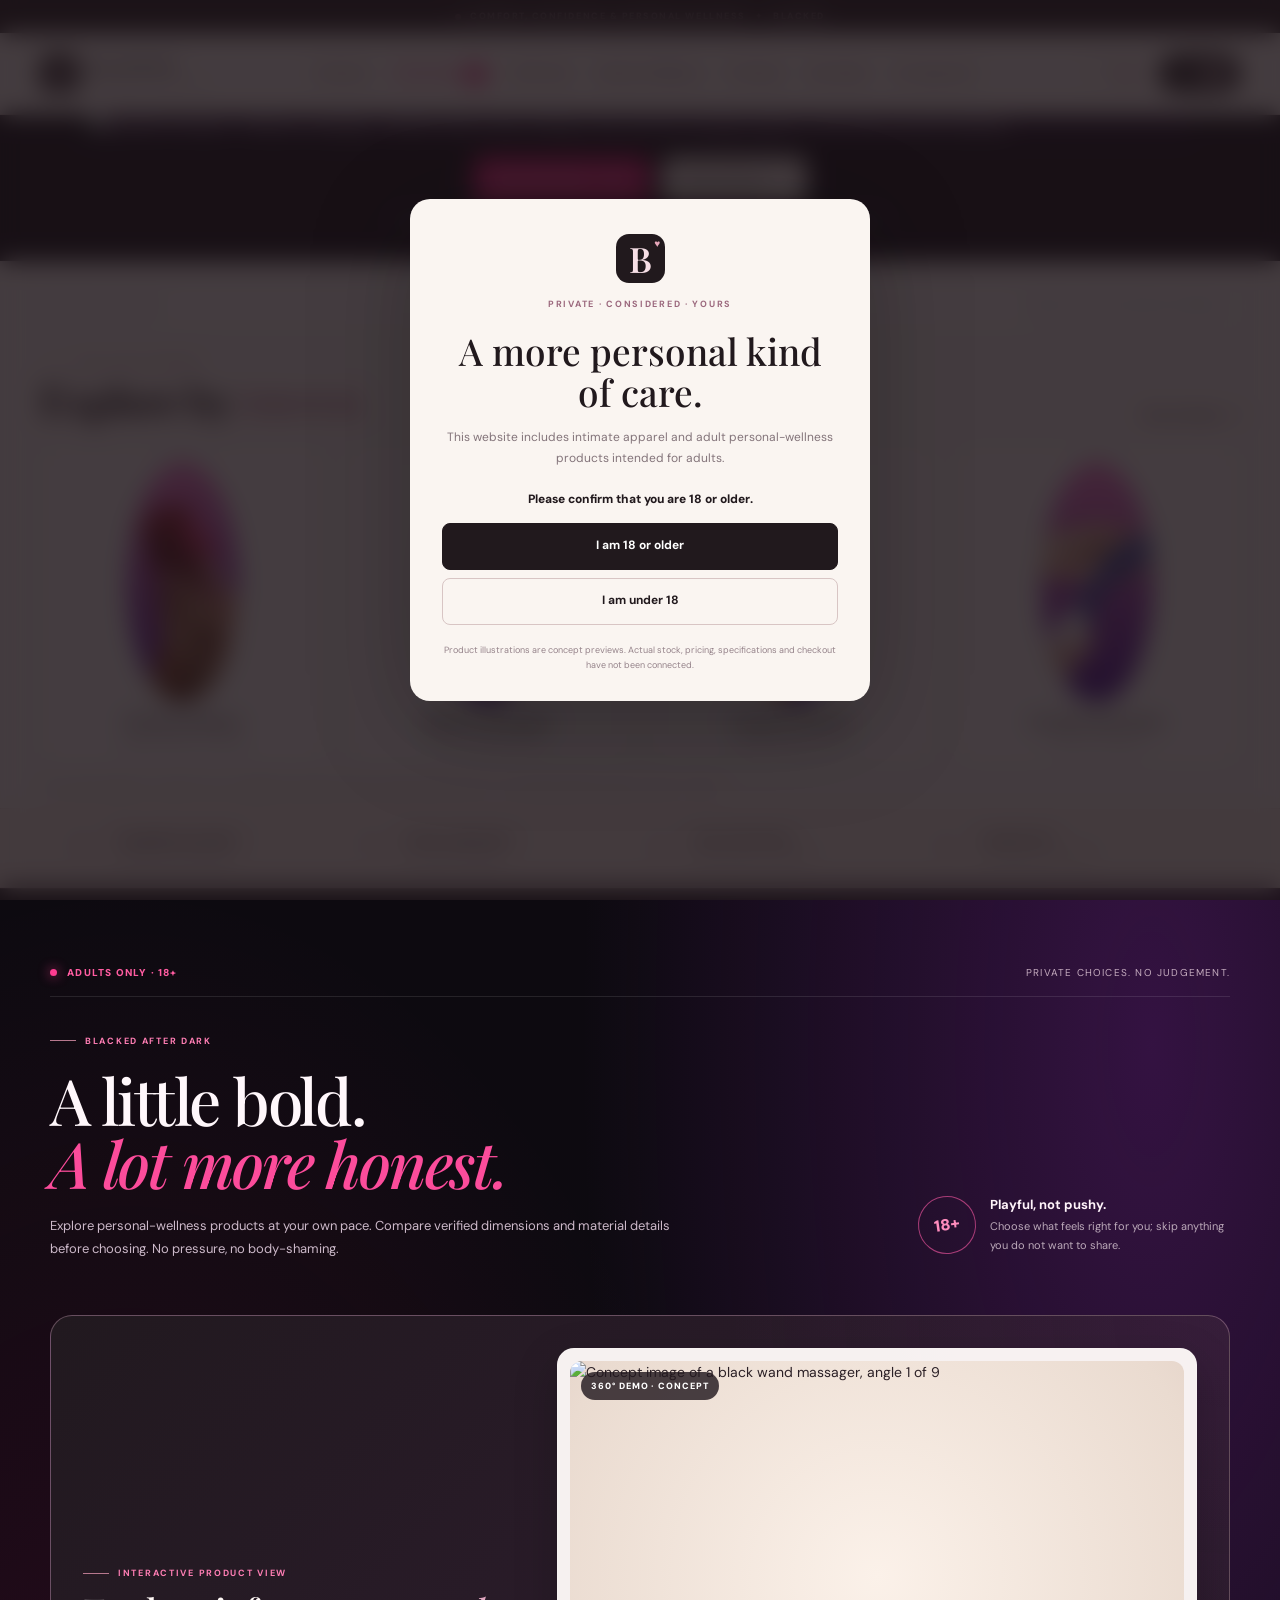
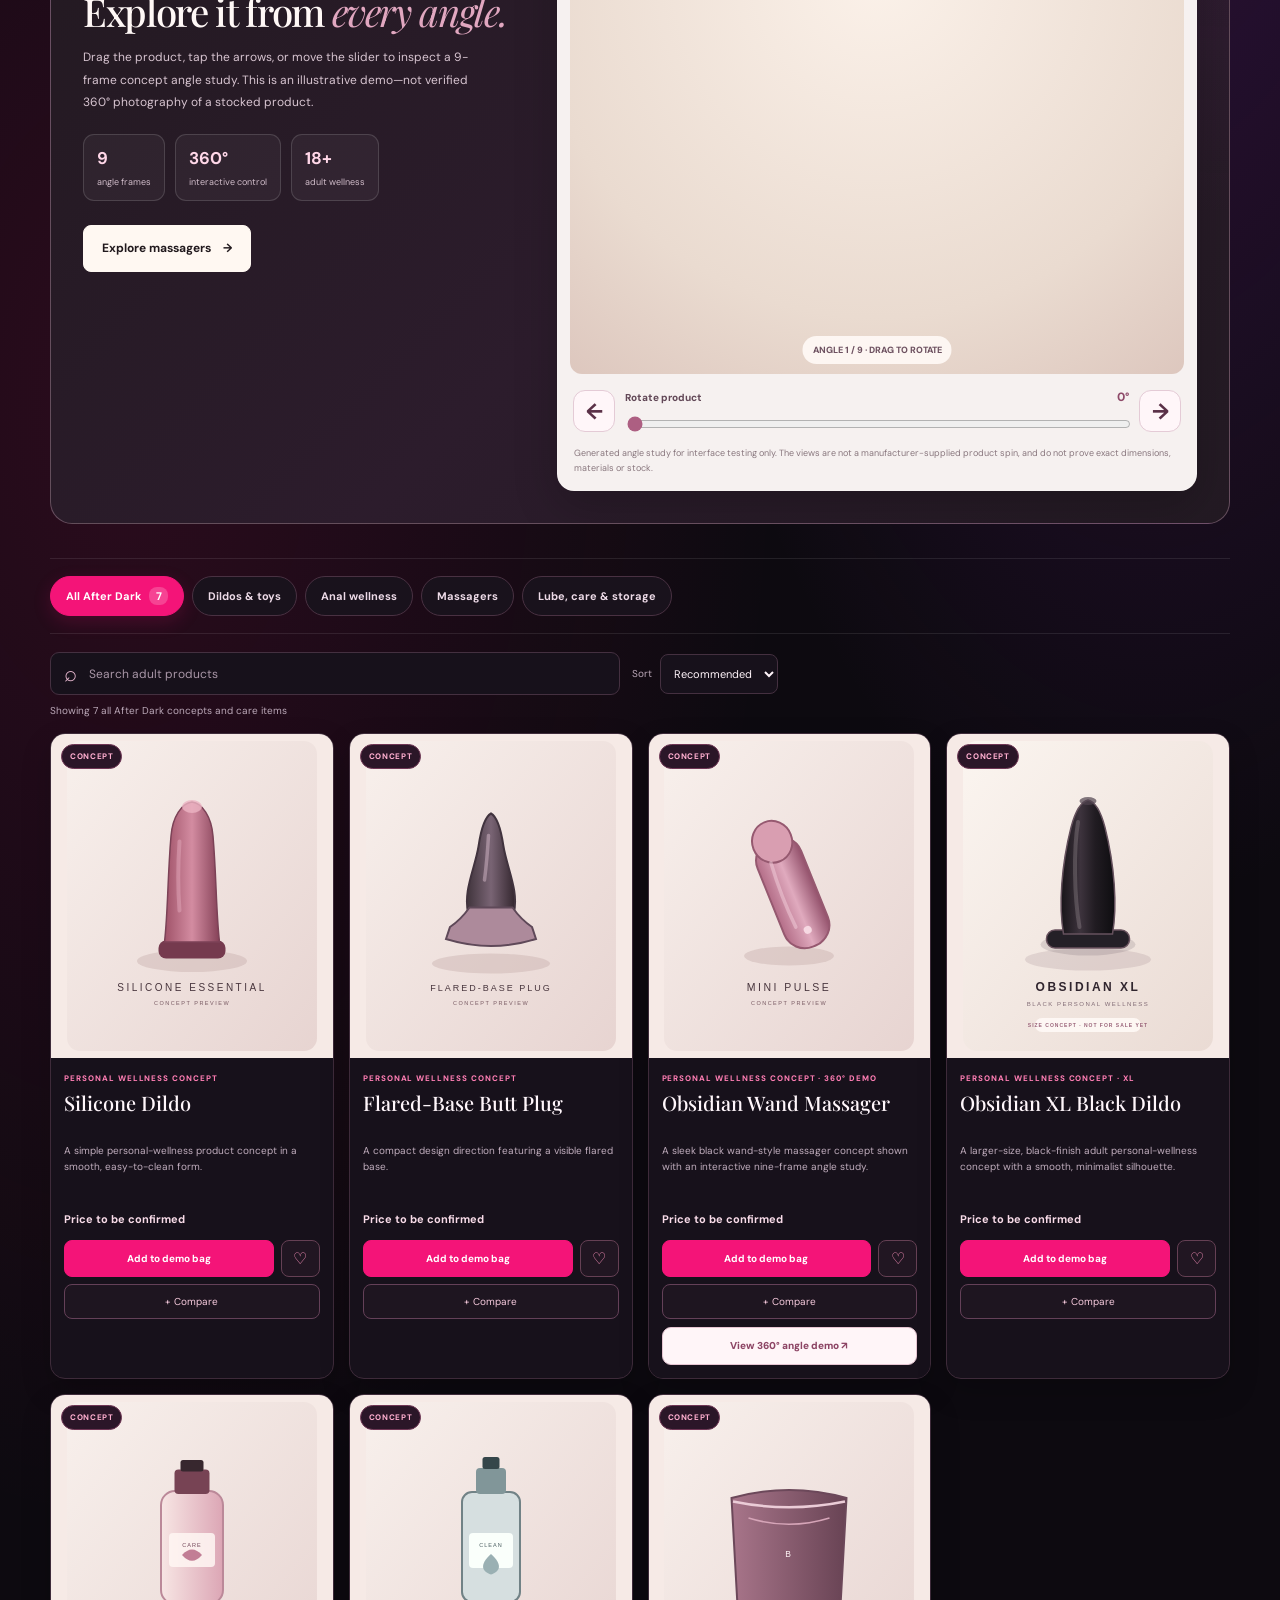
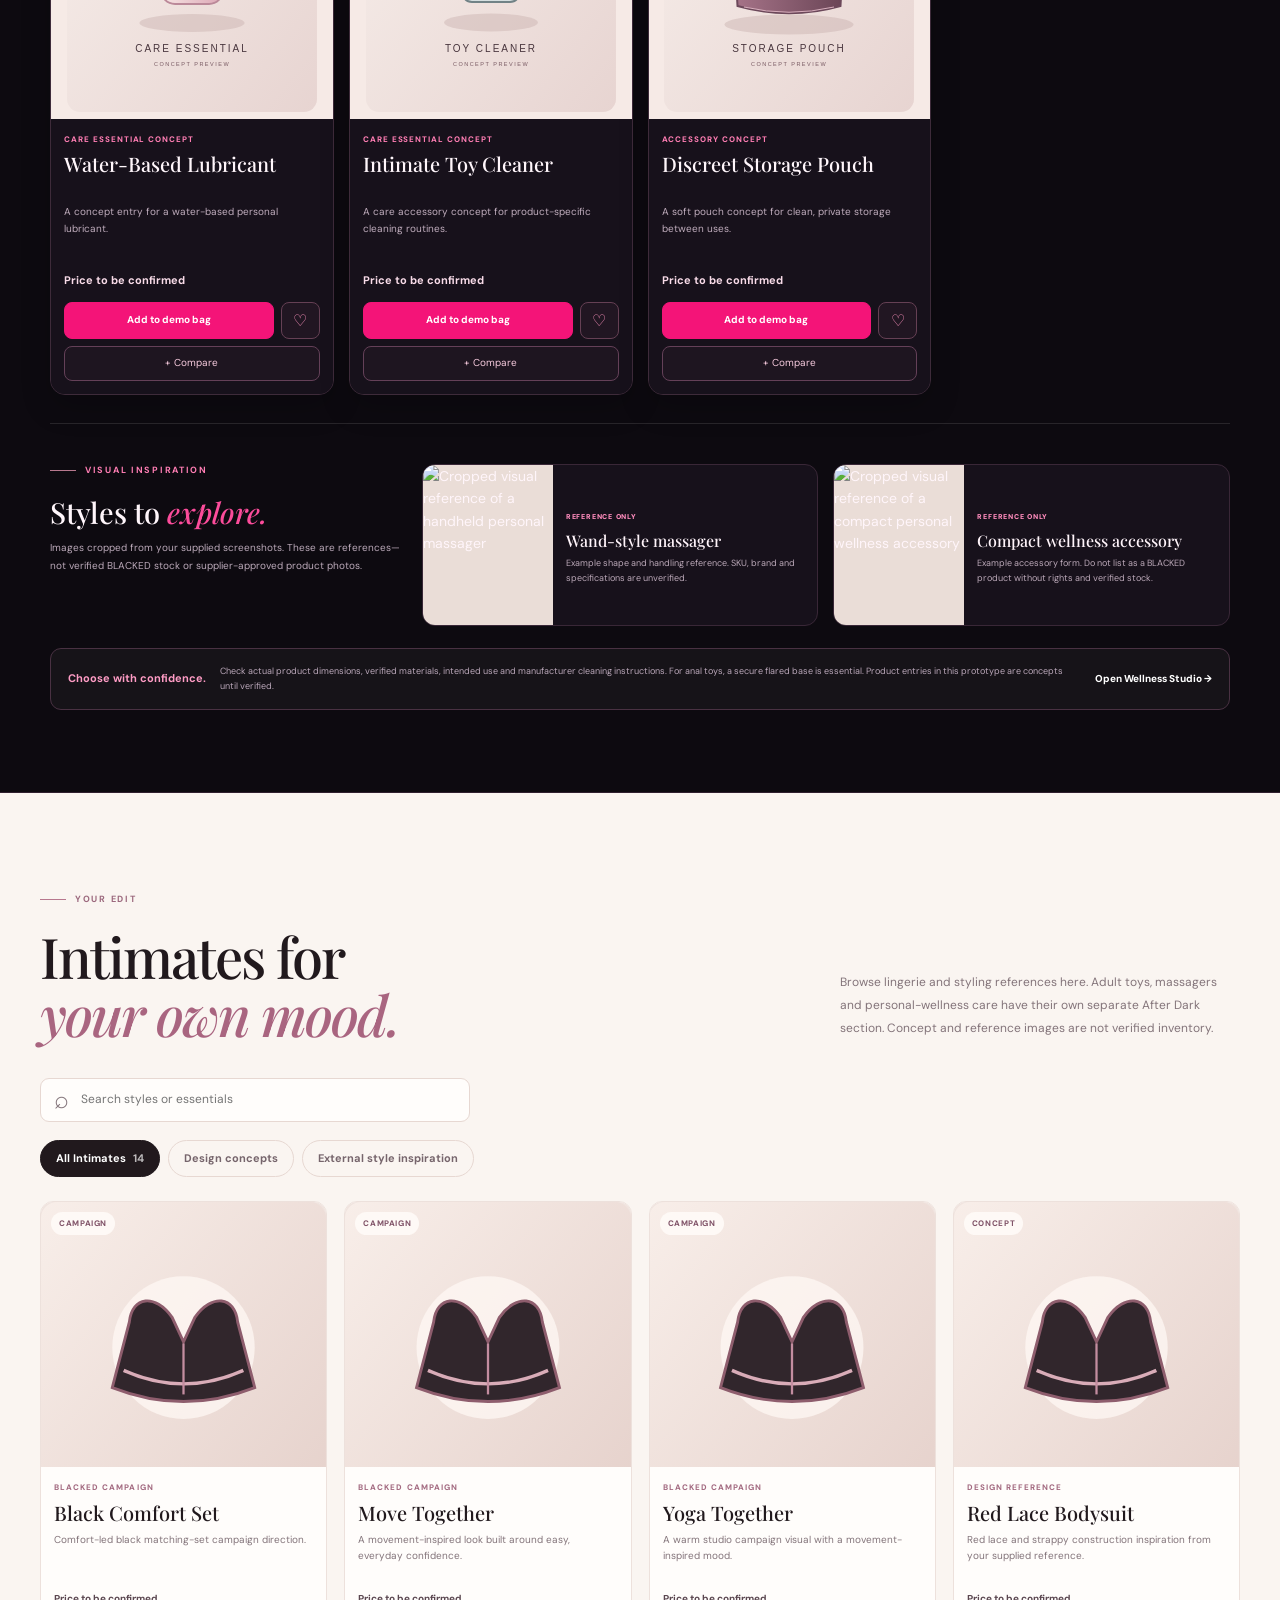
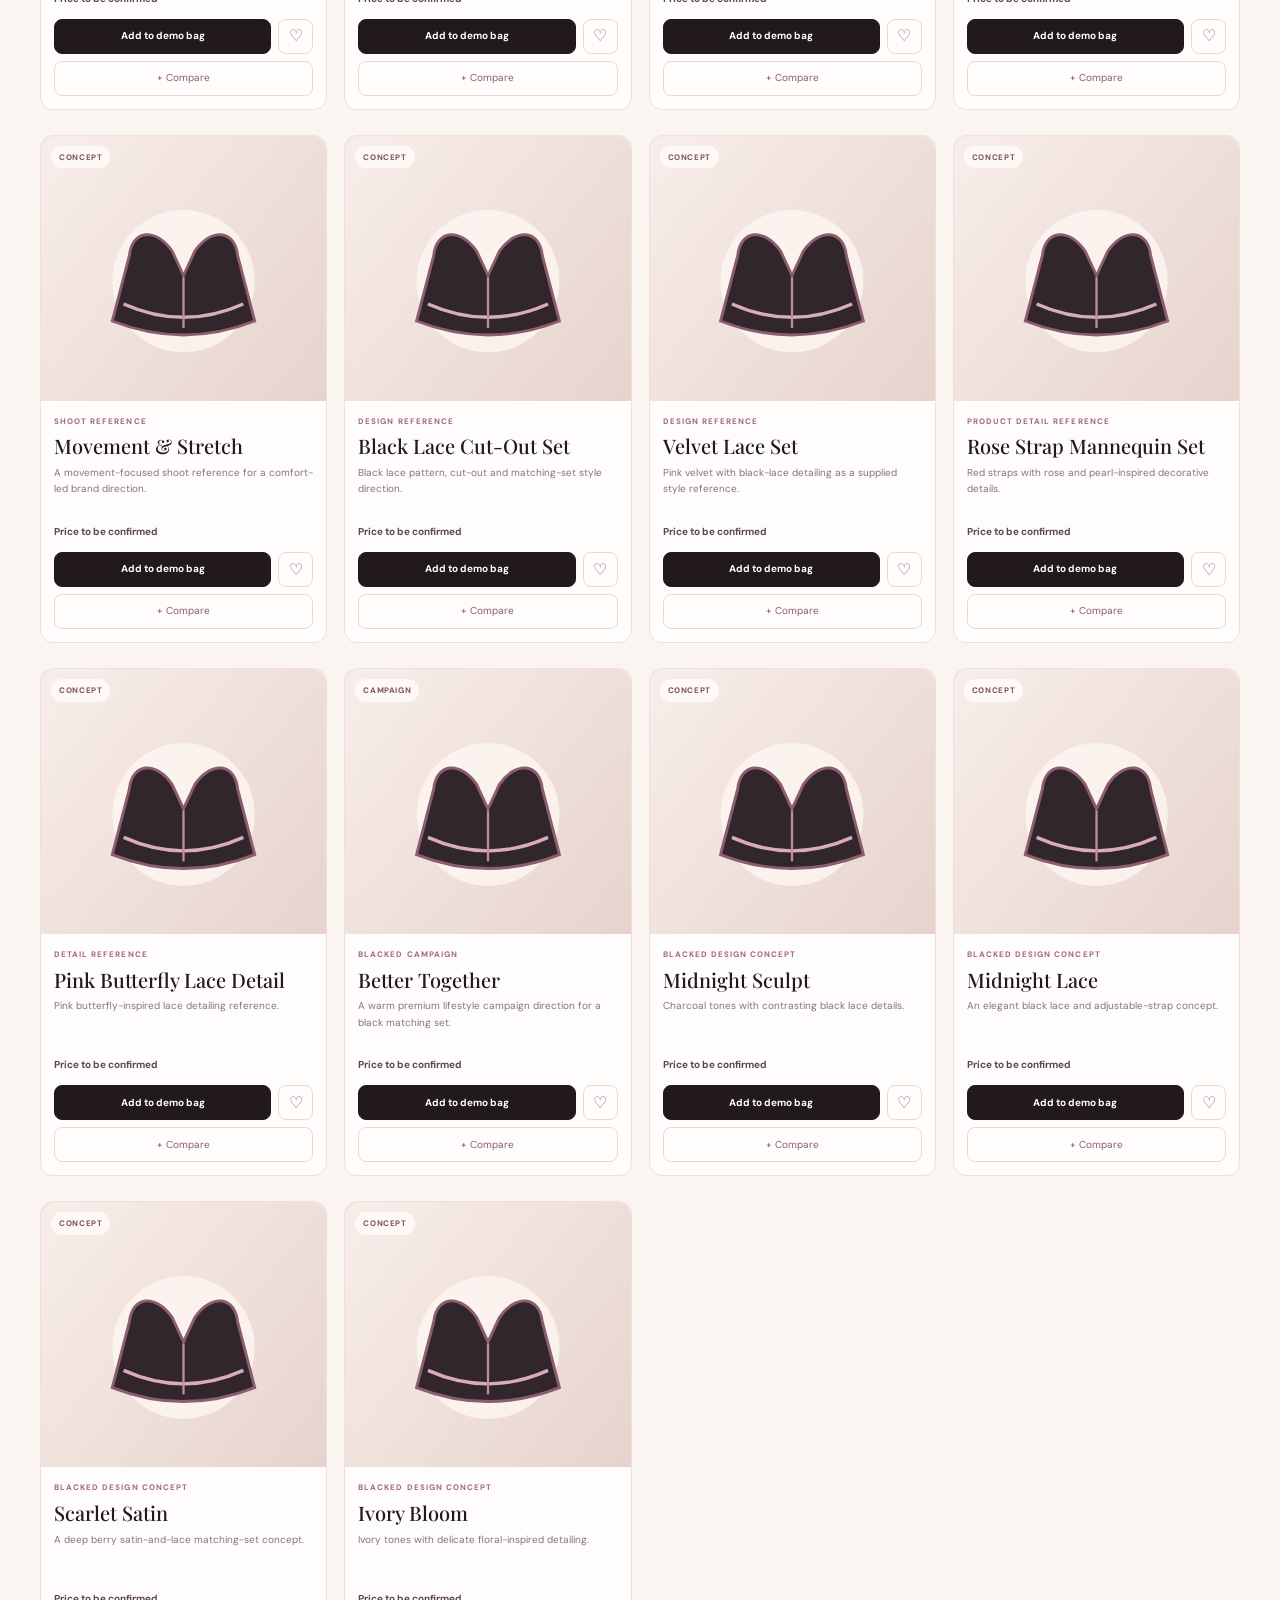
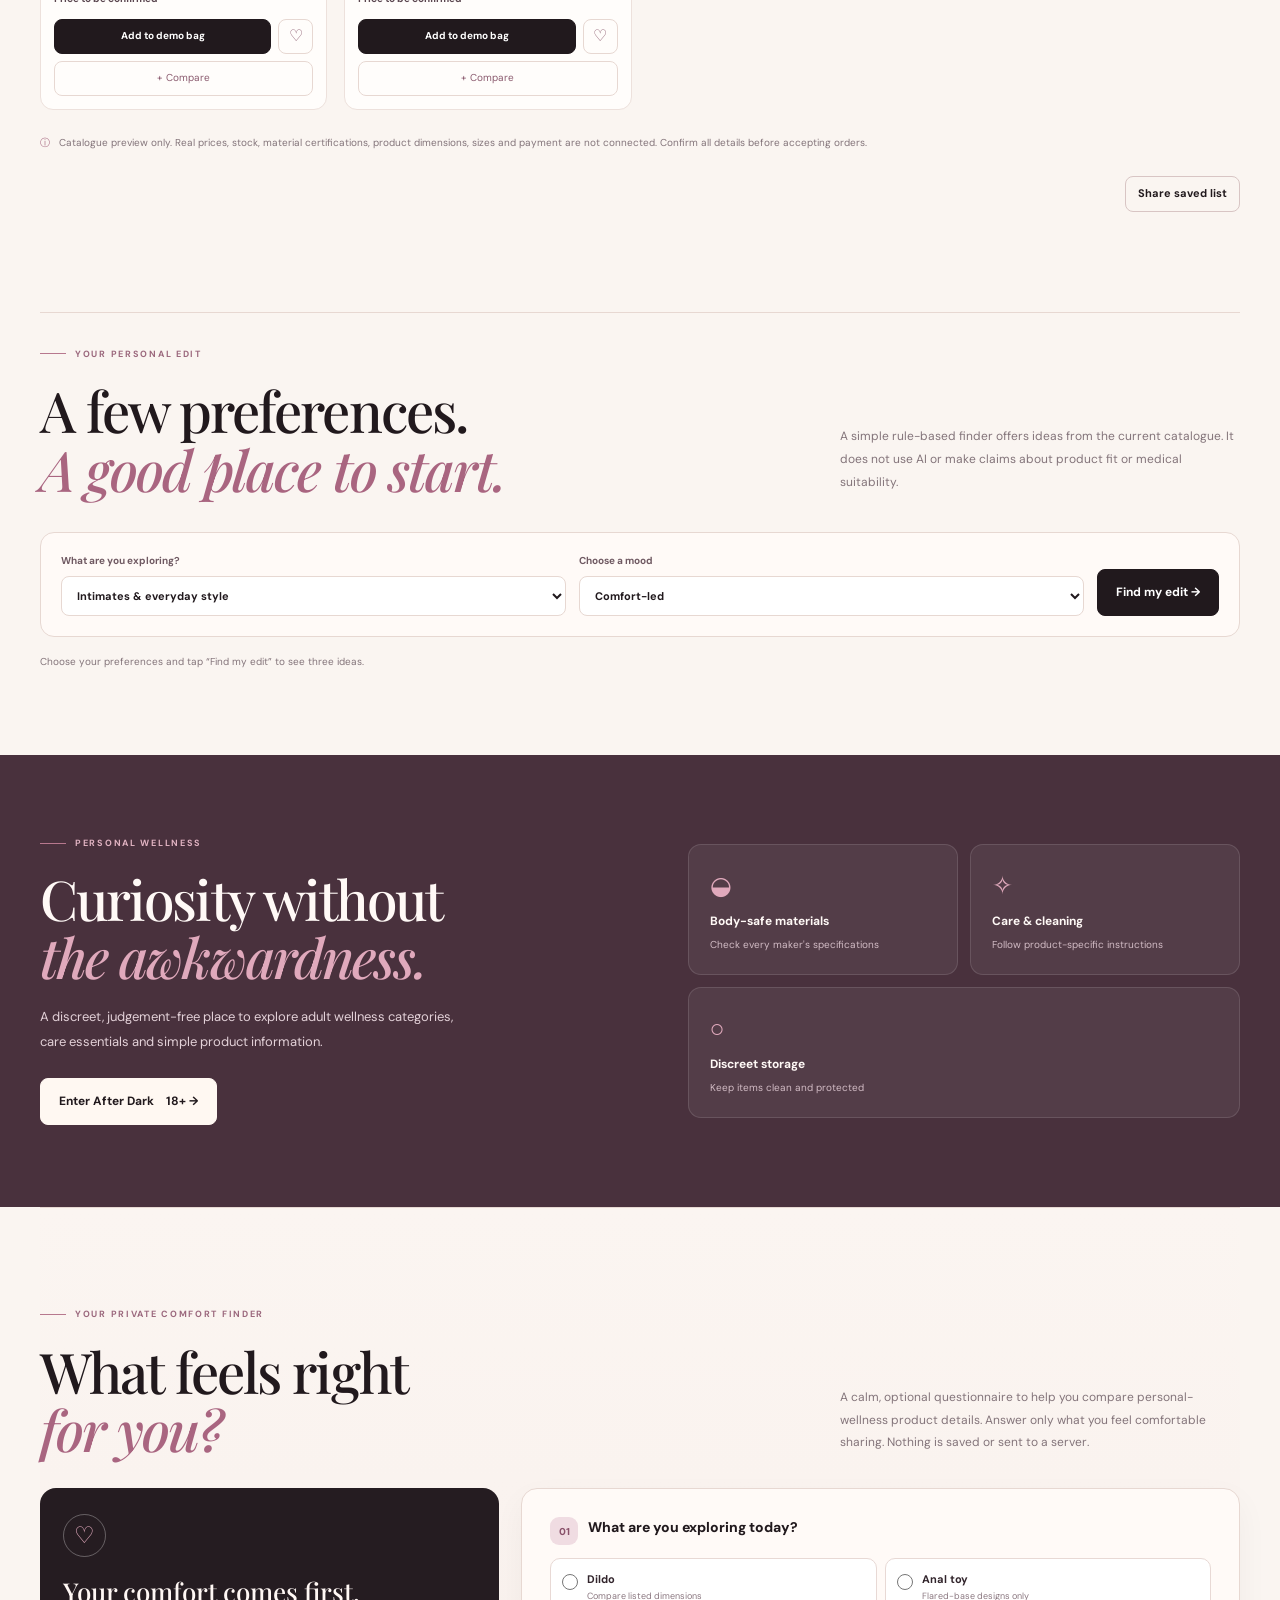
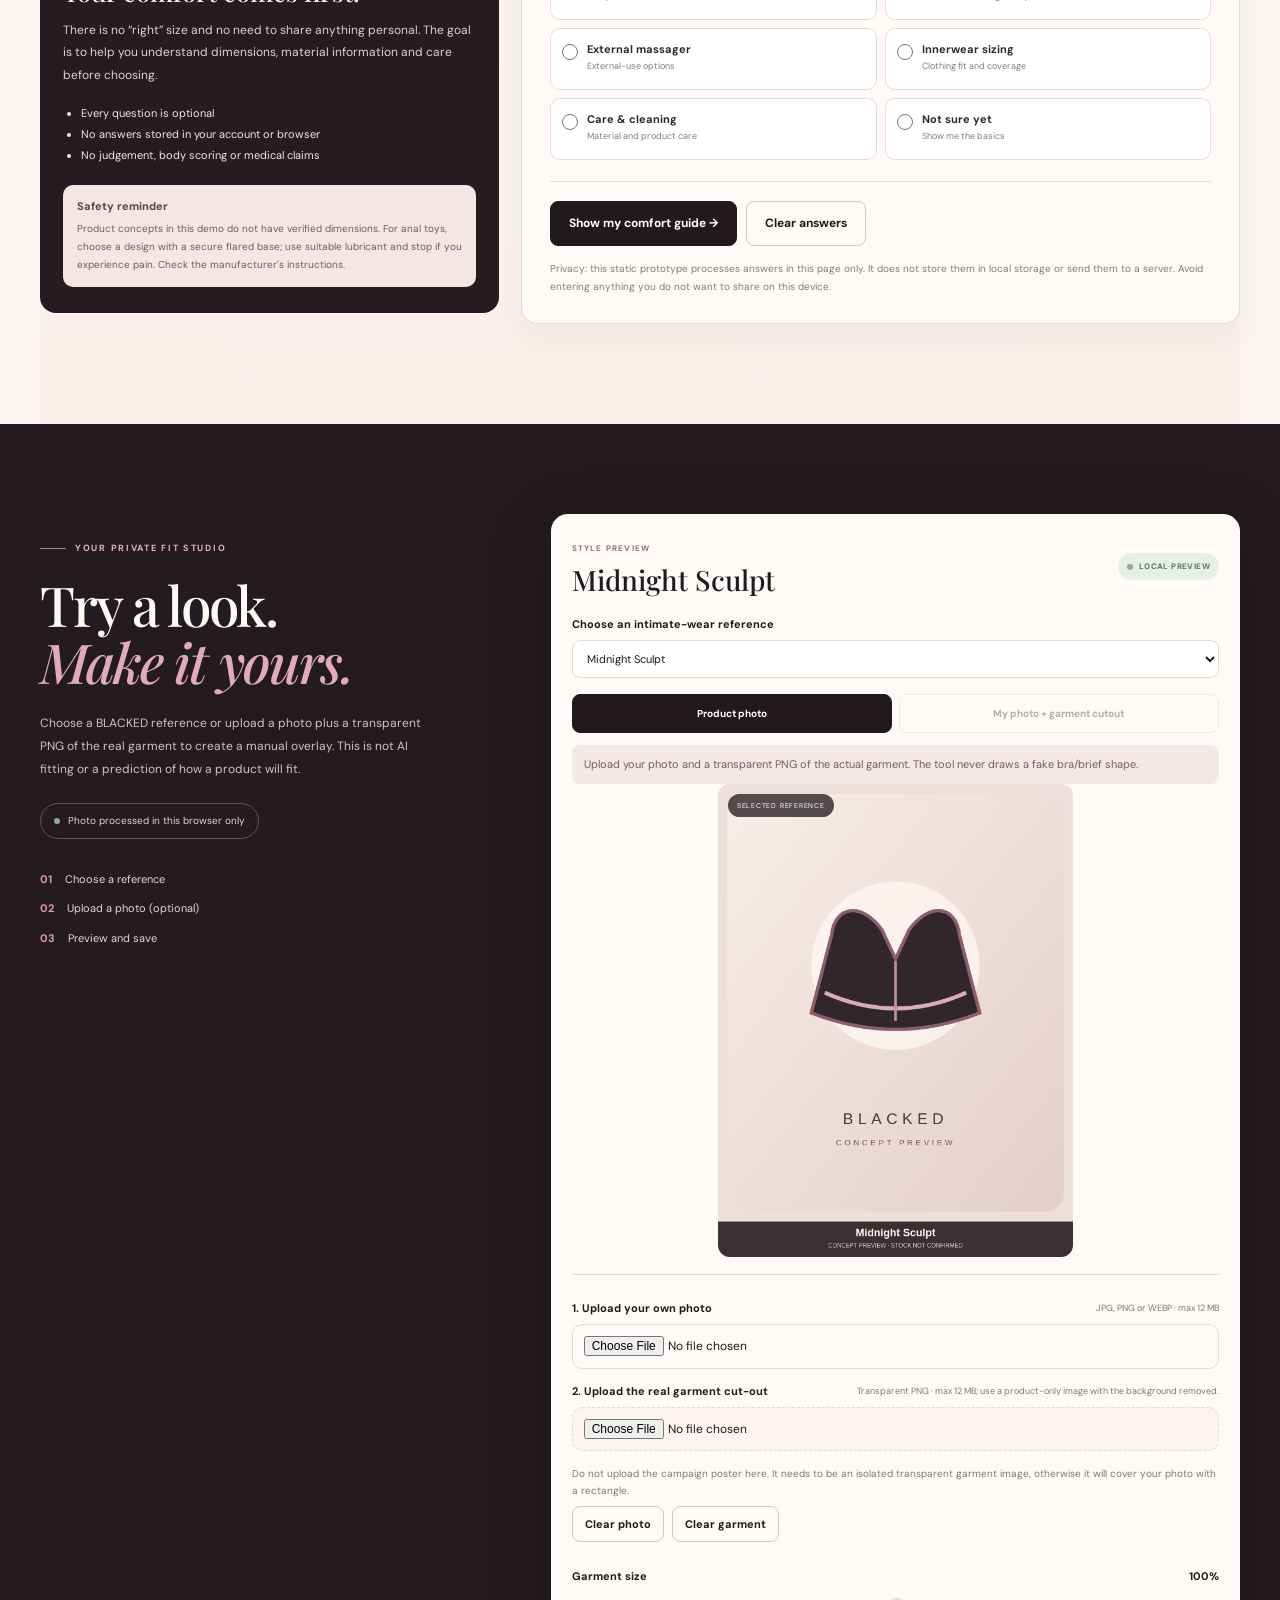
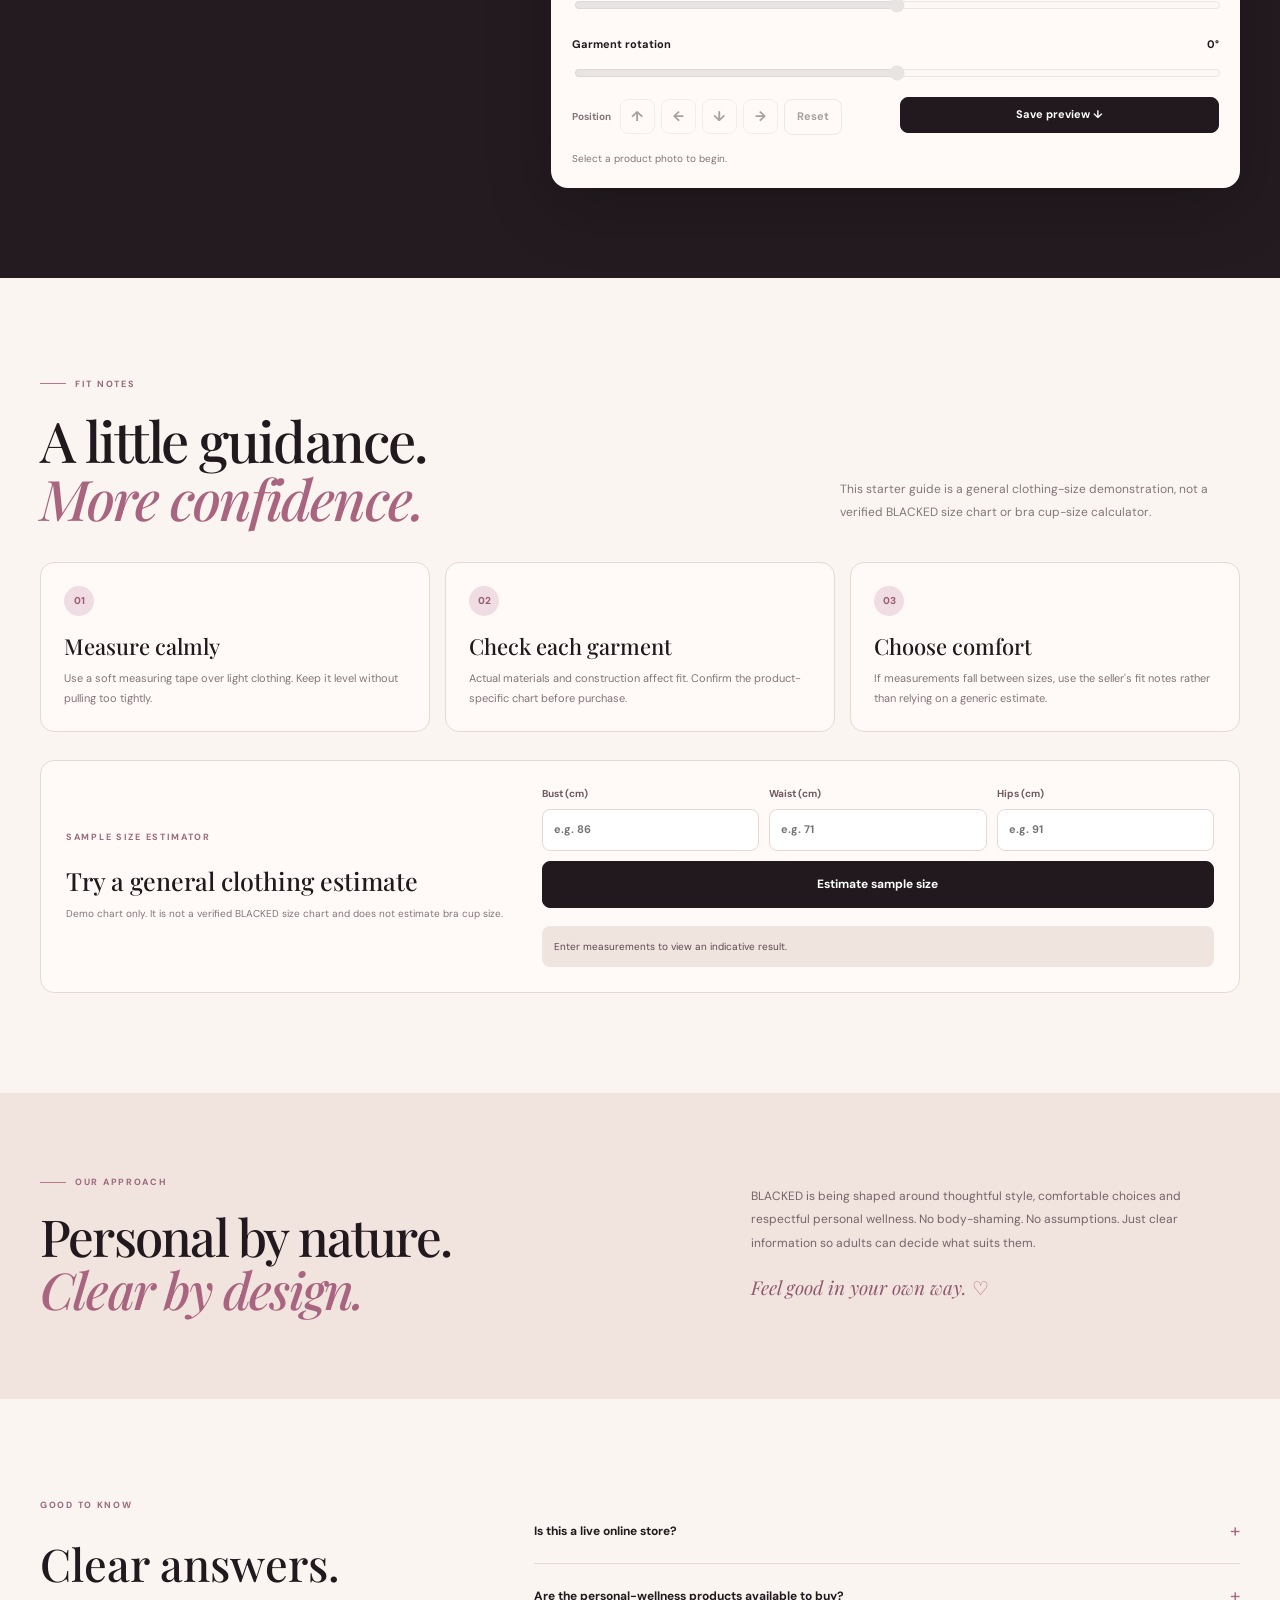
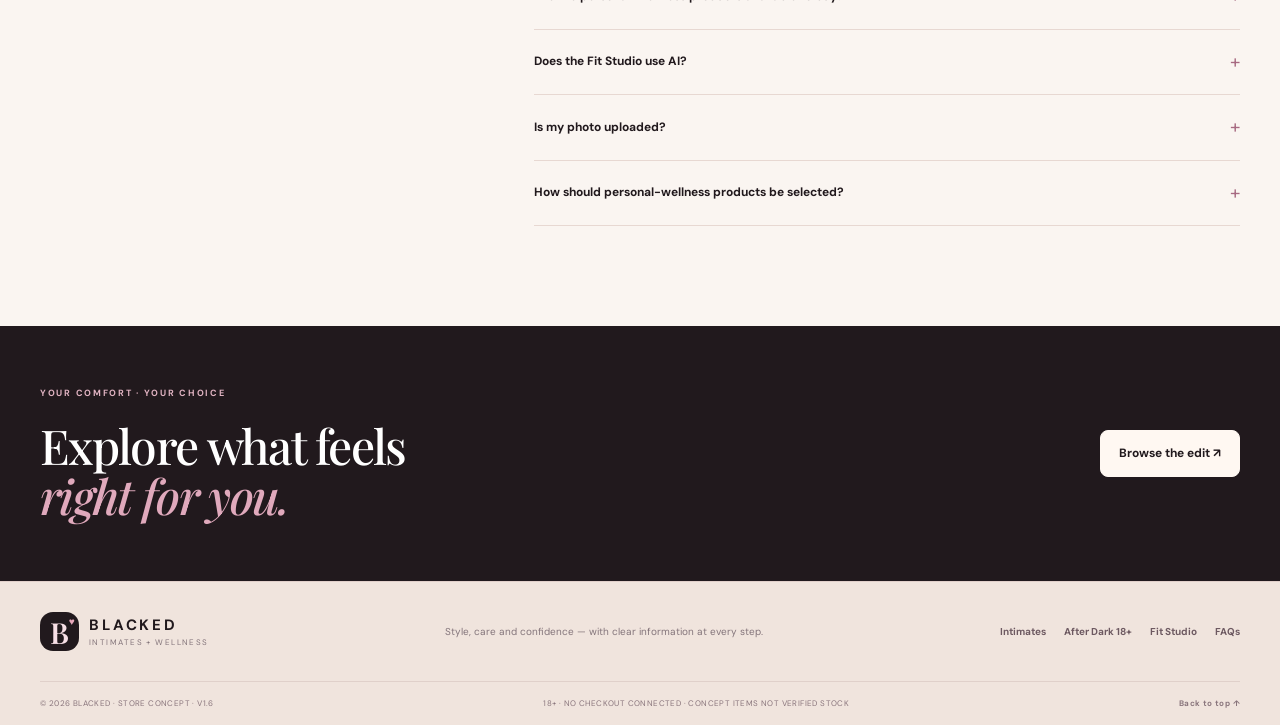
==== commit 1ba982f0: "Add files via upload" ====
--- a/index.html
+++ b/index.html
@@ -3,562 +3,217 @@
 <head>
   <meta charset="utf-8">
   <meta name="viewport" content="width=device-width, initial-scale=1, viewport-fit=cover">
-  <meta name="theme-color" content="#f6f0eb">
-  <meta name="description" content="Discover BLACKED INNERWEAR — collection references, a private manual style studio, fit guidance, and an adult platonic companion experience concept.">
-  <title>BLACKED INNERWEAR — Fit Studio v0.8.0</title>
-  <link rel="icon" href="data:image/svg+xml,%3Csvg xmlns='http://www.w3.org/2000/svg' viewBox='0 0 64 64'%3E%3Crect width='64' height='64' rx='14' fill='%231c1819'/%3E%3Ctext x='50%25' y='55%25' font-size='37' text-anchor='middle' fill='%23f5b2c4' font-family='Georgia'%3EB%3C/text%3E%3C/svg%3E">
+  <meta name="theme-color" content="#21191d">
+  <meta name="description" content="BLACKED — bold intimates, an adults-only After Dark catalogue and a private comfort-first Wellness Studio.">
+  <title>BLACKED — Intimates + After Dark Wellness v1.6</title>
   <link rel="stylesheet" href="styles.css">
   <script src="app.js" defer></script>
 </head>
 <body>
-  <a class="skip-link" href="#main">Skip to content</a>
-  <div class="announcement"><span class="announcement-dot"></span> Designed for comfort. Made for confidence. <span class="announcement-separator">—</span> Welcome to BLACKED</div>
-
+  <div class="age-gate" id="ageGate" role="dialog" aria-modal="true" aria-labelledby="ageTitle">
+    <div class="age-card">
+      <div class="brand-mark">B<span>♥</span></div>
+      <p class="eyebrow">PRIVATE · CONSIDERED · YOURS</p>
+      <h1 id="ageTitle">A more personal kind of care.</h1>
+      <p>This website includes intimate apparel and adult personal-wellness products intended for adults.</p>
+      <p class="age-question">Please confirm that you are 18 or older.</p>
+      <div class="age-actions"><button class="btn btn-dark" id="ageConfirm">I am 18 or older</button><button class="btn btn-ghost" id="ageDecline">I am under 18</button></div>
+      <small>Product illustrations are concept previews. Actual stock, pricing, specifications and checkout have not been connected.</small>
+    </div>
+  </div>
+  <div class="underage-screen" id="underageScreen" hidden><div class="age-card"><div class="brand-mark">B<span>♥</span></div><h1>Thanks for checking.</h1><p>This store preview is for adults only.</p><button class="btn btn-ghost" id="returnAge">Return</button></div></div>
+
+  <div class="announcement"><span class="dot"></span> COMFORT, CONFIDENCE & PERSONAL WELLNESS <span class="announcement-divider">✦</span> BLACKED</div>
   <header class="site-header" id="top">
-    <a class="brand-lockup" href="#home" aria-label="BLACKED INNERWEAR home">
-      <span class="brand-symbol" aria-hidden="true">B<span>♥</span></span>
-      <span class="brand-wordmark"><strong>BLACKED</strong><small>INNERWEAR</small></span>
-    </a>
-    <button class="menu-toggle" id="menuToggle" aria-expanded="false" aria-controls="primaryNav" aria-label="Open navigation"><span></span><span></span></button>
-    <nav class="primary-nav" id="primaryNav" aria-label="Primary navigation">
-      <a href="#collection">Collection</a>
-      <a href="#after-dark">After Dark</a>
-      <a href="#companion-club">Plus-One 18+</a>
-      <a href="#studio">Try-on studio</a>
-      <a href="#fit-guide">Find your size</a>
-      <a href="#style-quiz">Style quiz</a>
-      <a href="#fit-detective">Fit Detective</a>
-      <a href="#saved-styles">Saved styles</a>
-      <a href="#our-note">Our note</a>
-    </nav>
-    <a class="header-cta" href="#collection">Explore styles <span aria-hidden="true">↗</span></a>
+    <a class="brand" href="#home" aria-label="BLACKED home"><span class="brand-mark">B<span>♥</span></span><span class="brand-copy"><strong>BLACKED</strong><small>INTIMATES + WELLNESS</small></span></a>
+    <button class="menu-toggle" id="menuToggle" aria-label="Open navigation" aria-expanded="false"><span></span><span></span></button>
+    <nav id="mainNav" class="nav"><a href="#collection">Intimates</a><a class="nav-after-dark" href="#after-dark">After Dark <span>18+</span></a><a href="#product-360">360° View</a><a href="#wellness-studio">Women’s Wellness</a><a href="#studio">Fit Studio</a><a href="#fit-guide">Size Guide</a><a href="#about">Our Approach</a></nav>
+    <div class="header-actions"><button class="icon-btn" id="wishlistJump" aria-label="View saved items">♡ <span id="wishlistCount">0</span></button><button class="bag-btn" id="openCart">Bag <span id="cartCount">0</span></button></div>
   </header>
 
-  <main id="main">
-    <section class="hero section-wrap" id="home">
-      <div class="hero-copy">
-        <p class="eyebrow"><span class="eyebrow-line"></span> THE BLACKED EXPERIENCE</p>
-        <h1>Find your fit.<br><em>Find your feel.</em></h1>
-        <p class="hero-intro">Intimate essentials designed around your comfort, your style, and the confidence that comes from feeling like yourself.</p>
-        <div class="hero-actions">
-          <a class="button button-dark" href="#collection">Explore the collection <span aria-hidden="true">↗</span></a>
-          <a class="text-link" href="#fit-guide">Find my size <span aria-hidden="true">→</span></a>
-        </div>
-        <div class="hero-proof">
-          <span class="proof-icon" aria-hidden="true">✳</span>
-          <span><strong>Your comfort comes first</strong><small>Thoughtful design, clearer choices.</small></span>
-        </div>
-      </div>
-      <div class="hero-art-wrap">
-        <div class="hero-art">
-          <img src="ref-09-blacked-comfort-set.png" alt="BLACKED INNERWEAR black-set campaign photograph" fetchpriority="high">
-          <div class="image-stamp"><span>BLACKED</span><small>INNERWEAR · COLLECTION PREVIEW</small></div>
-        </div>
-        <div class="hero-caption"><span>01 / CONFIDENCE, YOUR WAY</span><span class="caption-rule"></span><span>EST. FOR EVERYDAY</span></div>
-        <div class="hero-orbit" aria-hidden="true">B</div>
-      </div>
-    </section>
-
-    <section class="value-strip" aria-label="Brand values">
-      <div class="value-item"><span class="value-icon" aria-hidden="true">✧</span><span><strong>Soft by design</strong><small>Comfort-led details</small></span></div>
-      <div class="value-item"><span class="value-icon" aria-hidden="true">⌁</span><span><strong>Find your fit</strong><small>Helpful size guidance</small></span></div>
-      <div class="value-item"><span class="value-icon" aria-hidden="true">♡</span><span><strong>Feel confident</strong><small>Your body, your choice</small></span></div>
-      <div class="value-item"><span class="value-icon" aria-hidden="true">◌</span><span><strong>Private preview</strong><small>Your photo stays local</small></span></div>
-    </section>
-
-    <section class="collection section-wrap section-space" id="collection">
-      <div class="section-heading">
-        <div><p class="eyebrow"><span class="eyebrow-line"></span> YOUR ORIGINAL REFERENCES</p><h2>Explore the collection.<br><em>Find your direction.</em></h2></div>
-        <p class="section-heading-note">Explore your 10 original references, added BLACKED campaign and concept artwork, and a separate group of external-brand reference images you supplied. Every item is individually labelled; references and concepts are not confirmed stock SKUs.</p>
-      </div>
-      <div class="filter-row" role="group" aria-label="Filter campaign and design references">
-        <button class="filter-chip is-active" data-filter="all" aria-pressed="true">All references <span data-filter-count>43</span></button>
-        <button class="filter-chip" data-filter="campaign" aria-pressed="false">Campaign &amp; movement <span data-filter-count>0</span></button>
-        <button class="filter-chip" data-filter="lace" aria-pressed="false">Lace &amp; statement <span data-filter-count>0</span></button>
-        <button class="filter-chip" data-filter="detail" aria-pressed="false">Product details <span data-filter-count>0</span></button>
-        <button class="filter-chip" data-filter="concept" aria-pressed="false">Design concepts <span data-filter-count>0</span></button><button class="filter-chip" data-filter="external" aria-pressed="false">External references <span data-filter-count>0</span></button>
-      </div>
-      <div class="product-grid" id="productGrid" aria-live="polite">
-        <article class="product-card" data-category="campaign" data-product="move">
-          <button class="product-image-button" data-open-product="move" aria-label="Open Move Together reference details">
-            <img src="ref-01-blacked-move-together.png" alt="Original BLACKED INNERWEAR Move Together campaign image, uploaded by the owner" loading="lazy">
-            <span class="product-open" aria-hidden="true">↗</span>
-          </button>
-          <div class="product-meta"><div><p class="product-kicker">01 / BLACKED CAMPAIGN</p><h3>Move Together</h3></div><span class="product-mark" aria-hidden="true">✧</span></div>
-          <p class="product-desc">Black-and-grey movement-inspired styling from your original campaign artwork.</p>
-          <button class="product-link" data-preview-product="move">Try manual preview <span aria-hidden="true">→</span></button>
-        </article>
-        <article class="product-card" data-category="campaign" data-product="yoga">
-          <button class="product-image-button" data-open-product="yoga" aria-label="Open Yoga Together reference details">
-            <img src="ref-02-blacked-yoga-together.png" alt="Original BLACKED INNERWEAR Yoga Together campaign image, uploaded by the owner" loading="lazy">
-            <span class="product-open" aria-hidden="true">↗</span>
-          </button>
-          <div class="product-meta"><div><p class="product-kicker">02 / BLACKED CAMPAIGN</p><h3>Yoga Together</h3></div><span class="product-mark" aria-hidden="true">✧</span></div>
-          <p class="product-desc">Your original warm-studio campaign visual with the “Yoga Together” message.</p>
-          <button class="product-link" data-preview-product="yoga">Try manual preview <span aria-hidden="true">→</span></button>
-        </article>
-        <article class="product-card" data-category="lace" data-product="redlace">
-          <button class="product-image-button" data-open-product="redlace" aria-label="Open Red Lace Bodysuit reference details">
-            <img src="ref-03-red-lace-bodysuit-reference.png" alt="Original reference photo showing a red lace bodysuit on a mannequin beside a model" loading="lazy">
-            <span class="product-open" aria-hidden="true">↗</span>
-          </button>
-          <div class="product-meta"><div><p class="product-kicker">03 / DESIGN REFERENCE</p><h3>Red Lace Bodysuit</h3></div><span class="product-mark" aria-hidden="true">♡</span></div>
-          <p class="product-desc">Red lace and strappy construction reference from the image you supplied.</p>
-          <button class="product-link" data-preview-product="redlace">Try manual preview <span aria-hidden="true">→</span></button>
-        </article>
-        <article class="product-card" data-category="campaign" data-product="stretch">
-          <button class="product-image-button" data-open-product="stretch" aria-label="Open Movement & Stretch reference details">
-            <img src="ref-04-movement-stretch-reference.png" alt="Original fitness and stretching reference photo uploaded by the owner" loading="lazy">
-            <span class="product-open" aria-hidden="true">↗</span>
-          </button>
-          <div class="product-meta"><div><p class="product-kicker">04 / SHOOT REFERENCE</p><h3>Movement & Stretch</h3></div><span class="product-mark" aria-hidden="true">✧</span></div>
-          <p class="product-desc">A movement-focused studio photo reference for an active, comfortable brand direction.</p>
-          <button class="product-link" data-preview-product="stretch">Try manual preview <span aria-hidden="true">→</span></button>
-        </article>
-        <article class="product-card" data-category="lace" data-product="blacklace">
-          <button class="product-image-button" data-open-product="blacklace" aria-label="Open Black Lace Cut-Out Set reference details">
-            <img src="ref-05-black-lace-cutout-reference.png" alt="Original black lace lingerie set reference photo uploaded by the owner" loading="lazy">
-            <span class="product-open" aria-hidden="true">↗</span>
-          </button>
-          <div class="product-meta"><div><p class="product-kicker">05 / DESIGN REFERENCE</p><h3>Black Lace Cut-Out Set</h3></div><span class="product-mark" aria-hidden="true">♡</span></div>
-          <p class="product-desc">Black lace pattern, cut-out and matching-set styling reference.</p>
-          <button class="product-link" data-preview-product="blacklace">Try manual preview <span aria-hidden="true">→</span></button>
-        </article>
-        <article class="product-card" data-category="lace" data-product="velvet">
-          <button class="product-image-button" data-open-product="velvet" aria-label="Open Velvet Lace Set reference details">
-            <img src="ref-06-velvet-lace-reference.png" alt="Original pink velvet and black lace lingerie reference photo uploaded by the owner" loading="lazy">
-            <span class="product-open" aria-hidden="true">↗</span>
-          </button>
-          <div class="product-meta"><div><p class="product-kicker">06 / DESIGN REFERENCE</p><h3>Velvet Lace Set</h3></div><span class="product-mark" aria-hidden="true">♡</span></div>
-          <p class="product-desc">Pink velvet with black lace detailing from your supplied visual reference.</p>
-          <button class="product-link" data-preview-product="velvet">Try manual preview <span aria-hidden="true">→</span></button>
-        </article>
-        <article class="product-card" data-category="detail" data-product="rose">
-          <button class="product-image-button" data-open-product="rose" aria-label="Open Rose Strap Mannequin Set reference details">
-            <img src="ref-07-rose-strap-mannequin-reference.jpg" alt="Original screenshot of a red rose and pearl strap lingerie mannequin reference" loading="lazy">
-            <span class="product-open" aria-hidden="true">↗</span>
-          </button>
-          <div class="product-meta"><div><p class="product-kicker">07 / PRODUCT DETAIL REFERENCE</p><h3>Rose Strap Mannequin Set</h3></div><span class="product-mark" aria-hidden="true">♡</span></div>
-          <p class="product-desc">A red strappy design with rose and pearl decorative details, as shown in your original screenshot.</p>
-          <button class="product-link" data-preview-product="rose">Try manual preview <span aria-hidden="true">→</span></button>
-        </article>
-        <article class="product-card" data-category="detail" data-product="butterfly">
-          <button class="product-image-button" data-open-product="butterfly" aria-label="Open Pink Butterfly Lace Detail reference details">
-            <img src="ref-08-pink-butterfly-detail-reference.jpg" alt="Original close-up photo of a pink butterfly-shaped lace underwear design reference" loading="lazy">
-            <span class="product-open" aria-hidden="true">↗</span>
-          </button>
-          <div class="product-meta"><div><p class="product-kicker">08 / PRODUCT DETAIL REFERENCE</p><h3>Pink Butterfly Lace Detail</h3></div><span class="product-mark" aria-hidden="true">♡</span></div>
-          <p class="product-desc">Close-up reference of a pink butterfly-inspired lace detail.</p>
-          <button class="product-link" data-preview-product="butterfly">Try manual preview <span aria-hidden="true">→</span></button>
-        </article>
-        <article class="product-card" data-category="campaign" data-product="signature">
-          <button class="product-image-button" data-open-product="signature" aria-label="Open Black Comfort Set reference details">
-            <img src="ref-09-blacked-comfort-set.png" alt="Original BLACKED INNERWEAR Stronger Closer Together black set campaign image" loading="lazy">
-            <span class="product-open" aria-hidden="true">↗</span>
-          </button>
-          <div class="product-meta"><div><p class="product-kicker">09 / BLACKED CAMPAIGN</p><h3>Black Comfort Set</h3></div><span class="product-mark" aria-hidden="true">✧</span></div>
-          <p class="product-desc">Your BLACKED campaign creative featuring a black matching set and comfort-led positioning.</p>
-          <button class="product-link" data-preview-product="signature">Try manual preview <span aria-hidden="true">→</span></button>
-        </article>
-        <article class="product-card" data-category="campaign" data-product="together">
-          <button class="product-image-button" data-open-product="together" aria-label="Open Better Together reference details">
-            <img src="ref-10-blacked-better-together.png" alt="Original BLACKED INNERWEAR Better Together black set campaign image" loading="lazy">
-            <span class="product-open" aria-hidden="true">↗</span>
-          </button>
-          <div class="product-meta"><div><p class="product-kicker">10 / BLACKED CAMPAIGN</p><h3>Better Together</h3></div><span class="product-mark" aria-hidden="true">✧</span></div>
-          <p class="product-desc">Your second original BLACKED campaign visual in a warm, premium lifestyle setting.</p>
-          <button class="product-link" data-preview-product="together">Try manual preview <span aria-hidden="true">→</span></button>
-        </article>
-        <article class="product-card" data-category="concept" data-product="sculpt">
-          <button class="product-image-button" data-open-product="sculpt" aria-label="Open Midnight Sculpt concept reference">
-            <img src="design-11-midnight-sculpt.png" alt="BLACKED Midnight Sculpt concept campaign with a model view and charcoal black lace set product detail" loading="lazy"><span class="product-open" aria-hidden="true">↗</span>
-          </button>
-          <div class="product-meta"><div><p class="product-kicker">11 / NEW CONCEPT</p><h3>Midnight Sculpt</h3></div><span class="product-mark" aria-hidden="true">✧</span></div>
-          <p class="product-desc">Charcoal and black lace styling with a matching set detail, from your supplied concept artwork.</p>
-          <button class="product-link" data-preview-product="sculpt">View in Try-On <span aria-hidden="true">→</span></button>
-        </article>
-        <article class="product-card" data-category="concept" data-product="midnight">
-          <button class="product-image-button" data-open-product="midnight" aria-label="Open Midnight Lace concept reference">
-            <img src="design-12-midnight-lace.png" alt="BLACKED Midnight Lace concept campaign showing a black floral lace set" loading="lazy"><span class="product-open" aria-hidden="true">↗</span>
-          </button>
-          <div class="product-meta"><div><p class="product-kicker">12 / NEW CONCEPT</p><h3>Midnight Lace</h3></div><span class="product-mark" aria-hidden="true">♡</span></div>
-          <p class="product-desc">Black floral lace and strappy detailing, with a separate product-detail image in the preview.</p>
-          <button class="product-link" data-preview-product="midnight">View in Try-On <span aria-hidden="true">→</span></button>
-        </article>
-        <article class="product-card" data-category="concept" data-product="scarlet">
-          <button class="product-image-button" data-open-product="scarlet" aria-label="Open Scarlet Satin concept reference">
-            <img src="design-13-scarlet-satin.png" alt="BLACKED Scarlet Satin concept with burgundy lace lingerie model view and matching set product detail" loading="lazy"><span class="product-open" aria-hidden="true">↗</span>
-          </button>
-          <div class="product-meta"><div><p class="product-kicker">13 / NEW CONCEPT</p><h3>Scarlet Satin</h3></div><span class="product-mark" aria-hidden="true">♡</span></div>
-          <p class="product-desc">A deep berry satin-and-lace direction, shown with model and garment-detail views.</p>
-          <button class="product-link" data-preview-product="scarlet">View in Try-On <span aria-hidden="true">→</span></button>
-        </article>
-        <article class="product-card" data-category="concept" data-product="ivory">
-          <button class="product-image-button" data-open-product="ivory" aria-label="Open Ivory Bloom concept reference">
-            <img src="design-14-ivory-bloom.png" alt="BLACKED Ivory Bloom concept showing an ivory floral lingerie model view and matching set product detail" loading="lazy"><span class="product-open" aria-hidden="true">↗</span>
-          </button>
-          <div class="product-meta"><div><p class="product-kicker">14 / NEW CONCEPT</p><h3>Ivory Bloom</h3></div><span class="product-mark" aria-hidden="true">✧</span></div>
-          <p class="product-desc">Ivory-toned floral embroidery and soft romantic detailing, from your supplied concept artwork.</p>
-          <button class="product-link" data-preview-product="ivory">View in Try-On <span aria-hidden="true">→</span></button>
-        </article>
-      </div>
-      <p class="catalog-note"><span aria-hidden="true">✦</span> All campaign and concept cards are visual references until you confirm physical inventory, exact product construction, prices, size charts and rights. External-brand images supplied by you are inspiration only; this prototype does not use or link to that brand’s website.</p>
-      <section class="compare-panel" id="comparePanel" aria-labelledby="compareHeading" hidden>
-        <div class="utility-heading"><div><p class="eyebrow"><span class="eyebrow-line"></span> SIDE-BY-SIDE</p><h3 id="compareHeading">Compare your shortlist</h3><p>Choose up to three images from the collection. Prices, stock and product sizes remain unconfirmed.</p></div><button type="button" class="subtle-button" id="clearCompare">Clear comparison</button></div>
-        <div class="compare-results" id="compareResults"></div>
-      </section>
-      <section class="saved-panel" id="saved-styles" aria-labelledby="savedHeading">
-        <div class="utility-heading"><div><p class="eyebrow"><span class="eyebrow-line"></span> YOUR SHORTLIST</p><h3 id="savedHeading">Saved styles <span id="savedCount">0</span></h3><p>Saved on this device only. Nothing is synced to an account.</p></div><button type="button" class="subtle-button" id="clearWishlist">Clear saved styles</button></div>
-        <div class="saved-results" id="wishlistGrid"><div class="saved-empty"><span>♡</span><p>Your wishlist is empty. Tap “Save style” on any reference to keep it here.</p></div></div>
-      </section>
-    </section>
-    <section class="external-reference-note section-wrap" id="style-inspiration" aria-label="External reference notice">
-      <div class="external-reference-note-inner"><span class="reference-note-icon" aria-hidden="true">✧</span><div><p class="eyebrow"><span class="eyebrow-line"></span> STYLE REFERENCES</p><h2>Inspired by ideas.<br><em>Built for BLACKED.</em></h2><p>Some external-brand reference photos were cropped from screenshots you supplied, to remove browser and store navigation. This website does not embed, scrape, or link to the source store. These are visual references only—not BLACKED products, confirmed inventory, or an authorized collaboration. Public commercial reuse requires appropriate image/design rights.</p></div></div>
-    </section>
+  <main>
+    <section class="hero section-wrap hero-v15" id="home">
+      <div class="hero-campaign-wrap">
+        <img class="hero-campaign-image" src="assets/home-after-dark-hero.webp" alt="BLACKED Intimates + Wellness campaign: confident adult woman holding a blue personal massager against a vivid violet and pink backdrop" fetchpriority="high" decoding="async">
+        <div class="hero-campaign-actions"><a class="btn btn-after-dark" href="#after-dark">Enter After Dark <span>18+ ↗</span></a><a class="btn btn-cream" href="#collection">Shop Intimates <span>→</span></a></div>
+        <p class="hero-disclaimer">Bold style. Adult wellness. Product concepts are labelled clearly; prices and stock are not connected.</p>
+      </div>
+    </section>
+
+
+    <section class="shop-categories section-wrap" id="shop-categories" aria-labelledby="shopCategoriesHeading">
+      <div class="store-trustline"><span><i aria-hidden="true"></i> ADULTS 18+ ONLY</span><span>Comfort-first choices</span><span>Product details before promises</span></div>
+      <div class="store-section-head">
+        <div><p class="eyebrow"><span class="eyebrow-line"></span> FIND YOUR CATEGORY</p><h2 id="shopCategoriesHeading">Explore by <em>interest.</em></h2></div>
+        <a class="text-link" href="#collection">View all styles <span aria-hidden="true">→</span></a>
+      </div>
+      <div class="category-rail" aria-label="Personal wellness categories">
+        <button class="category-tile" type="button" data-shop-filter="toys"><img src="[data-uri]" alt="" width="240" height="240" loading="lazy"><span>Personal wellness</span><small>Explore product concepts</small></button>
+        <button class="category-tile" type="button" data-shop-filter="toys"><img src="[data-uri]" alt="" width="240" height="240" loading="lazy"><span>Wands & massagers</span><small>Browse wellness styles</small></button>
+        <button class="category-tile" type="button" data-shop-filter="toys"><img src="[data-uri]" alt="" width="240" height="240" loading="lazy"><span>Compact vibrators</span><small>Compare design options</small></button>
+        <button class="category-tile" type="button" data-shop-filter="toys"><img src="[data-uri]" alt="" width="240" height="240" loading="lazy"><span>Curved & dual styles</span><small>Discover concepts</small></button>
+      </div>
+      <p class="category-crop-note">The circular images are crops from your supplied screenshots and are visual references only—not verified BLACKED products, stock, or offers.</p>
+    </section>
+
+
+
+    <section class="values-strip"><div><span>✧</span><strong>Thoughtful essentials</strong><small>Choose what feels right</small></div><div><span>♡</span><strong>Private exploration</strong><small>No account needed</small></div><div><span>◌</span><strong>Clear information</strong><small>Know what is a concept</small></div><div><span>⌁</span><strong>Comfort first</strong><small>Your body, your choice</small></div></section>
 
     <section class="after-dark-section" id="after-dark" aria-labelledby="afterDarkHeading">
       <div class="section-wrap after-dark-wrap">
+        <div class="after-dark-topline"><span><i aria-hidden="true"></i> ADULTS ONLY · 18+</span><span>Private choices. No judgement.</span></div>
         <div class="after-dark-heading">
-          <div>
-            <p class="eyebrow eyebrow-light"><span class="eyebrow-line"></span> BLACKED · AFTER DARK EDIT</p>
-            <h2 id="afterDarkHeading">Playful by nature.<br><em>Confident by choice.</em></h2>
+          <div><p class="eyebrow eyebrow-after-dark"><span class="eyebrow-line"></span> BLACKED AFTER DARK</p><h2 id="afterDarkHeading">A little bold.<br><em>A lot more honest.</em></h2><p class="after-dark-lede">Explore personal-wellness products at your own pace. Compare verified dimensions and material details before choosing. No pressure, no body-shaming.</p></div>
+          <div class="after-dark-heading-note"><span class="after-dark-stamp">18+</span><p><strong>Playful, not pushy.</strong><br>Choose what feels right for you; skip anything you do not want to share.</p></div>
+        </div>
+        <section class="spin360-section" id="product-360" aria-labelledby="spin360Heading">
+          <div class="spin360-copy">
+            <p class="eyebrow eyebrow-after-dark"><span class="eyebrow-line"></span> INTERACTIVE PRODUCT VIEW</p>
+            <h3 id="spin360Heading">Explore it from <em>every angle.</em></h3>
+            <p>Drag the product, tap the arrows, or move the slider to inspect a 9-frame concept angle study. This is an illustrative demo—not verified 360° photography of a stocked product.</p>
+            <div class="spin360-facts"><span><b>9</b><small>angle frames</small></span><span><b>360°</b><small>interactive control</small></span><span><b>18+</b><small>adult wellness</small></span></div>
+            <a class="btn btn-cream" href="#afterDarkGrid" data-open-massager>Explore massagers <span>→</span></a>
           </div>
-          <div class="after-dark-intro">
-            <span class="after-dark-label">WOMEN'S STYLE EDIT · CONCEPTS</span>
-            <p>For the Playboy-style vibe you asked for—pin-up-inspired glamour, bows, black lace, satin, berry tones and garter-inspired details—reimagined as an independent BLACKED concept edit.</p>
-            <p class="after-dark-legal">This is not official Playboy merchandise and is not affiliated with or endorsed by Playboy. No official Playboy logo, rabbit-head mark, or licensed artwork is used. These are BLACKED style concepts until real products and rights are confirmed.</p>
+          <div class="spin360-viewer">
+            <div class="spin360-stage" id="spin360Stage" role="group" aria-label="Interactive concept product angle viewer" tabindex="0">
+              <span class="spin360-badge">360° DEMO · CONCEPT</span>
+              <img id="spin360Image" src="assets/wand-360-frame-01.webp" alt="Concept image of a black wand massager, front angle 1 of 9" width="560" height="560" draggable="false">
+              <span class="spin360-stage-help" id="spin360StageHelp">Drag left or right to rotate</span>
+            </div>
+            <div class="spin360-controls">
+              <button class="spin360-arrow" type="button" id="spin360Prev" aria-label="Previous product angle">←</button>
+              <label class="spin360-range-label" for="spin360Range"><span>Rotate product</span><output id="spin360Output">0°</output><input type="range" id="spin360Range" min="0" max="8" value="0" step="1" aria-label="Rotate through nine concept angle frames"></label>
+              <button class="spin360-arrow" type="button" id="spin360Next" aria-label="Next product angle">→</button>
+            </div>
+            <p class="spin360-disclaimer">Generated angle study for interface testing only. The views are not a manufacturer-supplied product spin, and do not prove exact dimensions, materials or stock.</p>
           </div>
-        </div>
-        <div class="after-dark-grid">
-          <article class="after-dark-card">
-            <button class="after-dark-image" type="button" data-open-product="bow-lace" aria-label="Open Bow Lace Collection concept"><img src="owner-ref-bow-lace-collection.jpg" alt="BLACKED bow and lace collection concept artwork" loading="lazy"><span>01 · BOW DETAILS</span></button>
-            <div class="after-dark-card-copy"><p class="product-kicker">PLAYFUL LACE</p><h3>Bow Lace</h3><p>Pink tones, ribbon accents and delicate lace styling.</p><div class="after-dark-actions"><button class="button button-cream button-small" type="button" data-preview-product="bow-lace">View style</button><button class="after-dark-save" type="button" data-wishlist-toggle="bow-lace" aria-pressed="false">♡ Save</button></div></div>
-          </article>
-          <article class="after-dark-card">
-            <button class="after-dark-image" type="button" data-open-product="noir-rose" aria-label="Open Noir Halter concept"><img src="owner-ref-noir-halter-rose-demi.jpg" alt="BLACKED Noir Halter and Rose Demi concept board" loading="lazy"><span>02 · STATEMENT</span></button>
-            <div class="after-dark-card-copy"><p class="product-kicker">HALTER & LACE</p><h3>Noir Halter</h3><p>A dramatic black lace direction with statement straps.</p><div class="after-dark-actions"><button class="button button-cream button-small" type="button" data-preview-product="noir-rose">View style</button><button class="after-dark-save" type="button" data-wishlist-toggle="noir-rose" aria-pressed="false">♡ Save</button></div></div>
-          </article>
-          <article class="after-dark-card">
-            <button class="after-dark-image" type="button" data-open-product="midnight" aria-label="Open Midnight Lace concept"><img src="design-12-midnight-lace.png" alt="BLACKED Midnight Lace concept artwork" loading="lazy"><span>03 · CLASSIC BLACK</span></button>
-            <div class="after-dark-card-copy"><p class="product-kicker">MIDNIGHT EDIT</p><h3>Midnight Lace</h3><p>Floral lace and strappy detailing for a bold evening look.</p><div class="after-dark-actions"><button class="button button-cream button-small" type="button" data-preview-product="midnight">View style</button><button class="after-dark-save" type="button" data-wishlist-toggle="midnight" aria-pressed="false">♡ Save</button></div></div>
-          </article>
-          <article class="after-dark-card">
-            <button class="after-dark-image" type="button" data-open-product="scarlet" aria-label="Open Scarlet Satin concept"><img src="design-13-scarlet-satin.png" alt="BLACKED Scarlet Satin concept artwork" loading="lazy"><span>04 · BERRY SATIN</span></button>
-            <div class="after-dark-card-copy"><p class="product-kicker">SATIN & LACE</p><h3>Scarlet Satin</h3><p>A rich burgundy palette with satin-inspired styling.</p><div class="after-dark-actions"><button class="button button-cream button-small" type="button" data-preview-product="scarlet">View style</button><button class="after-dark-save" type="button" data-wishlist-toggle="scarlet" aria-pressed="false">♡ Save</button></div></div>
-          </article>
-          <article class="after-dark-card">
-            <button class="after-dark-image" type="button" data-open-product="curve-comfort" aria-label="Open Curve Comfort concept"><img src="owner-ref-curve-comfort.jpg" alt="BLACKED Curve Comfort concept artwork" loading="lazy"><span>05 · MORE COVERAGE</span></button>
-            <div class="after-dark-card-copy"><p class="product-kicker">COMFORT FIRST</p><h3>Curve Comfort</h3><p>A fuller-coverage burgundy concept focused on a softer look.</p><div class="after-dark-actions"><button class="button button-cream button-small" type="button" data-preview-product="curve-comfort">View style</button><button class="after-dark-save" type="button" data-wishlist-toggle="curve-comfort" aria-pressed="false">♡ Save</button></div></div>
-          </article>
-          <article class="after-dark-card">
-            <button class="after-dark-image" type="button" data-open-product="ivory" aria-label="Open Ivory Bloom concept"><img src="design-14-ivory-bloom.png" alt="BLACKED Ivory Bloom concept artwork" loading="lazy"><span>06 · SOFT ROMANCE</span></button>
-            <div class="after-dark-card-copy"><p class="product-kicker">IVORY & FLORAL</p><h3>Ivory Bloom</h3><p>Soft ivory, floral embroidery and delicate bow details.</p><div class="after-dark-actions"><button class="button button-cream button-small" type="button" data-preview-product="ivory">View style</button><button class="after-dark-save" type="button" data-wishlist-toggle="ivory" aria-pressed="false">♡ Save</button></div></div>
-          </article>
-        </div>
-        <div class="after-dark-bottom"><span>INDEPENDENT BLACKED CONCEPTS · STOCK NOT CONFIRMED</span><a href="#collection">Explore all references <span aria-hidden="true">↗</span></a></div>
-      </div>
-    </section>
-
-    <section class="companion-section section-space" id="companion-club" aria-labelledby="companionHeading">
-      <div class="section-wrap companion-wrap">
-        <div class="companion-heading">
-          <div>
-            <p class="eyebrow"><span class="eyebrow-line"></span> THE PLUS-ONE CLUB · 18+</p>
-            <h2 id="companionHeading">Good company.<br><em>Your plans, your boundaries.</em></h2>
-          </div>
-          <div class="companion-intro">
-            <span class="companion-pill">PLATONIC · NON-SEXUAL · ADULTS ONLY</span>
-            <p>A concept for women who want a “boyfriend-for-a-day” style male companion for a public social outing—coffee, an event, a museum visit or dinner conversation. It is platonic companionship, not a promise of romance or a sexual service.</p>
-            <p class="companion-disclaimer">Prototype only: there are no real companion profiles, verified providers, prices, availability, payment or live bookings in this version. The form below creates a local preview only; it does not send or save a request.</p>
-          </div>
-        </div>
-
-        <div class="companion-experiences" aria-label="Companion outing concepts">
-          <article class="companion-experience">
-            <span class="companion-icon" aria-hidden="true">☕</span>
-            <p class="product-kicker">01 · LOW-PRESSURE</p>
-            <h3>Coffee &amp; Conversation</h3>
-            <p>A casual public meetup with friendly conversation and clear boundaries.</p>
-            <button type="button" class="button button-outline companion-pick" data-companion-pick="coffee">Choose experience</button>
-          </article>
-          <article class="companion-experience">
-            <span class="companion-icon" aria-hidden="true">✦</span>
-            <p class="product-kicker">02 · SOCIAL PLUS-ONE</p>
-            <h3>Event Companion</h3>
-            <p>A plus-one concept for a public exhibition, cultural event or group occasion.</p>
-            <button type="button" class="button button-outline companion-pick" data-companion-pick="event">Choose experience</button>
-          </article>
-          <article class="companion-experience">
-            <span class="companion-icon" aria-hidden="true">⌖</span>
-            <p class="product-kicker">03 · DAY OUT</p>
-            <h3>Museum or City Walk</h3>
-            <p>Explore a public place together, with your own transport and an easy exit plan.</p>
-            <button type="button" class="button button-outline companion-pick" data-companion-pick="city">Choose experience</button>
-          </article>
-        </div>
-
-        <div class="companion-planner-grid">
-          <div class="companion-safety-card">
-            <p class="eyebrow"><span class="eyebrow-line"></span> SAFETY FIRST</p>
-            <h3>A clear plan is part of the experience.</h3>
-            <ul>
-              <li>First meetings take place in public venues only; no private-home or remote-location bookings.</li>
-              <li>A real launch must verify every adult provider’s identity and age before their profile becomes bookable.</li>
-              <li>Keep communication and payments on a verified platform; never send deposits to an unknown person’s private account.</li>
-              <li>Tell a trusted person where you are going, and leave whenever you feel uncomfortable.</li>
-              <li>Live block/report, cancellation, refund and incident-response processes must exist before bookings are enabled.</li>
-            </ul>
-            <div class="companion-emergency"><strong>India safety resources</strong><span>Emergency: 112 · Women’s Helpline: 181 · Cyber financial fraud: 1930</span><a href="https://www.cybercrime.gov.in/" target="_blank" rel="noopener noreferrer">National Cyber Crime Reporting Portal ↗</a></div>
-          </div>
-
-          <div class="companion-form-card">
-            <p class="eyebrow"><span class="eyebrow-line"></span> PLAN A PUBLIC OUTING</p>
-            <h3>Preview a booking request</h3>
-            <p class="companion-form-intro">No name, phone number, ID, exact address or payment details are collected here.</p>
-            <form id="companionRequestForm">
-              <label class="companion-field" for="companionExperience"><span>What kind of outing?</span>
-                <select id="companionExperience" name="experience" required>
-                  <option value="coffee">Coffee &amp; conversation</option>
-                  <option value="event">Public event / exhibition</option>
-                  <option value="dinner">Dinner at a public venue</option>
-                  <option value="city">Museum / daytime city walk</option>
-                </select>
-              </label>
-              <label class="companion-field" for="companionDate"><span>Preferred date (optional)</span><input type="date" id="companionDate" name="date"></label>
-              <label class="companion-field" for="companionStyle"><span>Preferred company style</span>
-                <select id="companionStyle" name="style" required>
-                  <option value="easygoing">Easygoing conversation</option>
-                  <option value="outgoing">Friendly and outgoing</option>
-                  <option value="formal">Polished event plus-one</option>
-                  <option value="quiet">Quiet, low-pressure company</option>
-                </select>
-              </label>
-              <label class="companion-check"><input type="checkbox" id="companionAdultCheck" required><span>I confirm I am 18 or older. <small>This prototype checkbox is not formal age verification.</small></span></label>
-              <label class="companion-check"><input type="checkbox" id="companionBoundaryCheck" required><span>I understand this concept is strictly platonic and non-sexual, with public meetups only.</span></label>
-              <label class="companion-check"><input type="checkbox" id="companionDemoCheck" required><span>I understand this is a demo: there are no actual providers and no request will be sent or saved.</span></label>
-              <button class="button button-dark button-full" type="submit">Preview outing plan <span aria-hidden="true">→</span></button>
-              <p class="companion-note">Before any real launch, this service needs verified adult profiles, provider screening, consent and conduct rules, privacy safeguards, moderation, cancellation/refund terms, secure booking infrastructure and Indian legal review.</p>
-            </form>
-            <div class="companion-request-result" id="companionRequestResult" hidden aria-live="polite">
-              <span aria-hidden="true">✓</span><div><h4>Your outing preview is ready</h4><p id="companionRequestMessage"></p><small>No request was transmitted, stored or booked.</small></div>
+        </section>
+
+        <div class="after-dark-category-rail" id="afterDarkFilters" role="group" aria-label="Filter After Dark products">
+          <button type="button" class="after-dark-filter active" data-after-filter="all" aria-pressed="true">All After Dark <span id="afterDarkCount">7</span></button>
+          <button type="button" class="after-dark-filter" data-after-filter="dildo" aria-pressed="false">Dildos & toys</button>
+          <button type="button" class="after-dark-filter" data-after-filter="anal" aria-pressed="false">Anal wellness</button>
+          <button type="button" class="after-dark-filter" data-after-filter="massager" aria-pressed="false">Massagers</button>
+          <button type="button" class="after-dark-filter" data-after-filter="care" aria-pressed="false">Lube, care & storage</button>
+        </div>
+        <div class="after-dark-tools"><label class="after-dark-search"><span aria-hidden="true">⌕</span><input id="afterDarkSearch" type="search" placeholder="Search adult products" aria-label="Search After Dark products"><button type="button" id="clearAfterDarkSearch" aria-label="Clear adult product search" hidden>×</button></label><label class="after-dark-sort">Sort <select id="afterDarkSort" aria-label="Sort After Dark products"><option value="recommended">Recommended</option><option value="az">Name A–Z</option></select></label></div>
+        <div class="after-dark-active-filter" id="afterDarkActiveFilter" aria-live="polite">Showing all After Dark concepts and care items</div>
+        <div class="after-dark-product-grid" id="afterDarkGrid" aria-live="polite"></div>
+        <p class="after-dark-empty" id="afterDarkEmpty" hidden>No products match. Try another category or search term.</p>
+        <div class="after-dark-reference-strip"><div class="after-dark-reference-intro"><p class="eyebrow eyebrow-after-dark"><span class="eyebrow-line"></span> VISUAL INSPIRATION</p><h3>Styles to <em>explore.</em></h3><p>Images cropped from your supplied screenshots. These are references—not verified BLACKED stock or supplier-approved product photos.</p></div>
+          <article class="adult-reference-card"><img src="assets/ref-massager.jpg" alt="Cropped visual reference of a handheld personal massager" loading="lazy"><div><span>REFERENCE ONLY</span><h4>Wand-style massager</h4><p>Example shape and handling reference. SKU, brand and specifications are unverified.</p></div></article>
+          <article class="adult-reference-card"><img src="assets/ref-ring-toy.jpg" alt="Cropped visual reference of a compact personal wellness accessory" loading="lazy"><div><span>REFERENCE ONLY</span><h4>Compact wellness accessory</h4><p>Example accessory form. Do not list as a BLACKED product without rights and verified stock.</p></div></article>
+        </div>
+        <div class="after-dark-safety"><strong>Choose with confidence.</strong><span>Check actual product dimensions, verified materials, intended use and manufacturer cleaning instructions. For anal toys, a secure flared base is essential. Product entries in this prototype are concepts until verified.</span><a href="#wellness-studio">Open Wellness Studio →</a></div>
+      </div>
+    </section>
+
+    <section class="section-wrap section-space" id="collection">
+      <div class="section-heading"><div><p class="eyebrow"><span class="eyebrow-line"></span> YOUR EDIT</p><h2>Intimates for<br><em>your own mood.</em></h2></div><p class="heading-note">Browse lingerie and styling references here. Adult toys, massagers and personal-wellness care have their own separate After Dark section. Concept and reference images are not verified inventory.</p></div>
+      <div class="catalog-tools"><label class="search-box"><span aria-hidden="true">⌕</span><input id="productSearch" type="search" placeholder="Search styles or essentials" aria-label="Search products"><button id="clearSearch" type="button" aria-label="Clear search" hidden>×</button></label><div class="filter-row" id="filterRow" role="group" aria-label="Filter intimates catalogue"><button class="filter-chip active" data-filter="all" aria-pressed="true">All Intimates <span id="allCount">14</span></button><button class="filter-chip" data-filter="concept" aria-pressed="false">Design concepts</button><button class="filter-chip" data-filter="inspiration" aria-pressed="false">External style inspiration</button></div><p class="filter-helper">Swipe categories sideways to see every section →</p></div>
+      <div class="product-grid" id="productGrid" aria-live="polite"></div><p class="empty-state" id="emptyState" hidden>No items match that search. Try another word or category.</p>
+      <p class="catalog-disclaimer"><span>ⓘ</span> Catalogue preview only. Real prices, stock, material certifications, product dimensions, sizes and payment are not connected. Confirm all details before accepting orders.</p>
+      <section class="compare-section" id="compareSection" hidden><div class="utility-heading"><div><p class="eyebrow">SIDE-BY-SIDE</p><h3>Compare your shortlist</h3><p>Choose up to three items.</p></div><button class="btn btn-ghost btn-small" id="clearCompare">Clear</button></div><div id="compareGrid" class="compare-grid"></div></section>
+    </section>
+
+    <section class="section-wrap style-finder" id="style-finder"><div class="section-heading"><div><p class="eyebrow"><span class="eyebrow-line"></span> YOUR PERSONAL EDIT</p><h2>A few preferences.<br><em>A good place to start.</em></h2></div><p class="heading-note">A simple rule-based finder offers ideas from the current catalogue. It does not use AI or make claims about product fit or medical suitability.</p></div><form id="styleQuiz" class="style-quiz"><label><span>What are you exploring?</span><select id="quizCategory"><option value="lingerie">Intimates & everyday style</option><option value="lace">Lace & statement styling</option><option value="toys">Personal wellness</option><option value="care">Care & accessories</option><option value="inspiration">External brand inspiration</option></select></label><label><span>Choose a mood</span><select id="quizMood"><option value="comfort">Comfort-led</option><option value="lace">Lace & detail</option><option value="bold">Bold / statement</option><option value="simple">Simple essentials</option></select></label><button class="btn btn-dark" type="submit">Find my edit →</button></form><div class="quiz-results" id="quizResults" aria-live="polite"><p class="helper">Choose your preferences and tap “Find my edit” to see three ideas.</p></div></section>
+
+    <section class="wellness-banner" id="wellness"><div class="section-wrap wellness-inner"><div><p class="eyebrow eyebrow-light"><span class="eyebrow-line"></span> PERSONAL WELLNESS</p><h2>Curiosity without<br><em>the awkwardness.</em></h2><p>A discreet, judgement-free place to explore adult wellness categories, care essentials and simple product information.</p><a href="#after-dark" class="btn btn-cream" id="wellnessShop">Enter After Dark <span>18+ →</span></a></div><div class="wellness-categories"><div><span class="category-icon">◒</span><strong>Body-safe materials</strong><small>Check every maker's specifications</small></div><div><span class="category-icon">✧</span><strong>Care & cleaning</strong><small>Follow product-specific instructions</small></div><div><span class="category-icon">○</span><strong>Discreet storage</strong><small>Keep items clean and protected</small></div></div></div></section>
+
+    <section class="wellness-studio-section section-wrap section-space" id="wellness-studio" aria-labelledby="wellnessStudioHeading">
+      <div class="section-heading">
+        <div><p class="eyebrow"><span class="eyebrow-line"></span> YOUR PRIVATE COMFORT FINDER</p><h2>What feels right<br><em>for you?</em></h2></div>
+        <p class="heading-note">A calm, optional questionnaire to help you compare personal-wellness product details. Answer only what you feel comfortable sharing. Nothing is saved or sent to a server.</p>
+      </div>
+      <div class="comfort-finder-layout">
+        <div class="comfort-finder-intro">
+          <div class="comfort-note-icon" aria-hidden="true">♡</div>
+          <h3>Your comfort comes first.</h3>
+          <p>There is no “right” size and no need to share anything personal. The goal is to help you understand dimensions, material information and care before choosing.</p>
+          <ul class="comfort-trust-list"><li>Every question is optional</li><li>No answers stored in your account or browser</li><li>No judgement, body scoring or medical claims</li></ul>
+          <div class="comfort-safety-note"><strong>Safety reminder</strong><p>Product concepts in this demo do not have verified dimensions. For anal toys, choose a design with a secure flared base; use suitable lubricant and stop if you experience pain. Check the manufacturer's instructions.</p></div>
+        </div>
+        <div class="comfort-finder-card">
+          <form id="comfortFinderForm" novalidate>
+            <fieldset class="comfort-question">
+              <legend><span>01</span> What are you exploring today?</legend>
+              <div class="comfort-choice-grid">
+                <label class="comfort-choice"><input type="radio" name="comfortCategory" value="dildo"><span><strong>Dildo</strong><small>Compare listed dimensions</small></span></label>
+                <label class="comfort-choice"><input type="radio" name="comfortCategory" value="anal"><span><strong>Anal toy</strong><small>Flared-base designs only</small></span></label>
+                <label class="comfort-choice"><input type="radio" name="comfortCategory" value="external"><span><strong>External massager</strong><small>External-use options</small></span></label>
+                <label class="comfort-choice"><input type="radio" name="comfortCategory" value="intimates"><span><strong>Innerwear sizing</strong><small>Clothing fit and coverage</small></span></label>
+                <label class="comfort-choice"><input type="radio" name="comfortCategory" value="care"><span><strong>Care &amp; cleaning</strong><small>Material and product care</small></span></label>
+                <label class="comfort-choice"><input type="radio" name="comfortCategory" value="unsure"><span><strong>Not sure yet</strong><small>Show me the basics</small></span></label>
+              </div>
+            </fieldset>
+            <fieldset class="comfort-question" id="previousUseQuestion" hidden>
+              <legend><span>02</span> Have you used a dildo before?</legend>
+              <div class="comfort-radio-row">
+                <label><input type="radio" name="previousUse" value="yes"><span>Yes, before</span></label>
+                <label><input type="radio" name="previousUse" value="first"><span>No, first time</span></label>
+                <label><input type="radio" name="previousUse" value="skip"><span>Prefer not to say</span></label>
+              </div>
+            </fieldset>
+            <div class="previous-size-panel" id="previousSizePanel" hidden>
+              <fieldset class="comfort-question comfort-question-nested">
+                <legend><span>OPTIONAL</span> Last time, what size felt comfortable?</legend>
+                <p class="field-explainer">If you remember, enter approximate dimensions. “Diameter” means the widest width; “usable length” means the part designed to be inserted. You can skip both.</p>
+                <div class="comfort-measure-grid">
+                  <label>Approx. widest diameter (cm)<input id="previousDiameter" name="previousDiameter" type="number" inputmode="decimal" min="0.5" max="10" step="0.1" placeholder="e.g. 3.0"></label>
+                  <label>Approx. usable length (cm)<input id="previousLength" name="previousLength" type="number" inputmode="decimal" min="1" max="35" step="0.1" placeholder="e.g. 12"></label>
+                </div>
+                <p class="field-explainer">Measurements are optional and are used only to show your own comparison reference below.</p>
+              </fieldset>
+              <fieldset class="comfort-question comfort-question-nested">
+                <legend><span>OPTIONAL</span> How did it feel last time?</legend>
+                <div class="comfort-radio-row comfort-radio-stack">
+                  <label><input type="radio" name="previousComfort" value="comfortable"><span>Comfortable for me</span></label>
+                  <label><input type="radio" name="previousComfort" value="too-much"><span>A bit too much / too large</span></label>
+                  <label><input type="radio" name="previousComfort" value="pain"><span>I felt pain or significant discomfort</span></label>
+                  <label><input type="radio" name="previousComfort" value="skip"><span>Prefer not to say</span></label>
+                </div>
+              </fieldset>
             </div>
-          </div>
-        </div>
-      </div>
-    </section>
-
-    <section class="style-quiz-section section-wrap section-space" id="style-quiz">
-      <div class="section-heading">
-        <div><p class="eyebrow"><span class="eyebrow-line"></span> FIND YOUR STYLE</p><h2>A few choices.<br><em>Your kind of comfort.</em></h2></div>
-        <p class="section-heading-note">A lightweight rule-based quiz—no AI, no account, and no personal photo required. Recommendations use your selected preferences and only catalogued visual attributes; external-brand references are kept out of BLACKED-style recommendations.</p>
-      </div>
-      <div class="style-quiz-card">
-        <form id="styleQuizForm" class="style-quiz-form">
-          <fieldset><legend>01 · What are you looking for?</legend><div class="quiz-options"><label><input type="radio" name="quizStyle" value="everyday" checked><span>Everyday comfort</span></label><label><input type="radio" name="quizStyle" value="lace"><span>Lace &amp; details</span></label><label><input type="radio" name="quizStyle" value="statement"><span>Statement design</span></label><label><input type="radio" name="quizStyle" value="movement"><span>Movement-inspired</span></label></div></fieldset>
-          <fieldset><legend>02 · Preferred coverage</legend><div class="quiz-options"><label><input type="radio" name="quizCoverage" value="balanced" checked><span>Balanced</span></label><label><input type="radio" name="quizCoverage" value="more"><span>More coverage</span></label><label><input type="radio" name="quizCoverage" value="minimal"><span>Minimal design</span></label></div></fieldset>
-          <fieldset><legend>03 · Colour mood</legend><div class="quiz-options"><label><input type="radio" name="quizColor" value="any" checked><span>Open to anything</span></label><label><input type="radio" name="quizColor" value="black"><span>Black</span></label><label><input type="radio" name="quizColor" value="pink"><span>Pink / rose</span></label><label><input type="radio" name="quizColor" value="red"><span>Red / berry</span></label></div></fieldset>
-          <button type="submit" class="button button-dark">Find my styles <span aria-hidden="true">→</span></button>
-        </form>
-        <div class="quiz-results" id="styleQuizResults" aria-live="polite"><div class="quiz-empty"><span>♡</span><h3>Your edit starts here.</h3><p>Choose your preferences and get three suggestions from the available BLACKED references and design concepts.</p></div></div>
-      </div>
-    </section>
-
-
-    <section class="style-board-section section-wrap section-space" id="build-set">
-      <div class="section-heading">
-        <div><p class="eyebrow"><span class="eyebrow-line"></span> MAKE IT YOURS</p><h2>Build a style<br><em>set concept.</em></h2></div>
-        <p class="section-heading-note">Pair two supplied images into a style-board concept and save it locally. This is a visual styling exercise—not a confirmed matching SKU, bundle, inventory listing or order.</p>
-      </div>
-      <div class="style-board-card">
-        <div class="style-board-controls">
-          <label for="boardPrimary"><span>01 · Main style</span><select id="boardPrimary"><option value="signature">Black Comfort Set</option></select></label>
-          <label for="boardAccent"><span>02 · Pair with</span><select id="boardAccent"><option value="velvet">Velvet Lace Set</option></select></label>
-          <div class="style-board-actions"><button type="button" class="button button-dark" id="buildStyleBoard">Build my set concept ↗</button><button type="button" class="subtle-button" id="downloadStyleBoard" disabled>Save style board PNG ↓</button></div>
-        </div>
-        <div class="style-board-preview" id="styleBoardPreview" hidden aria-live="polite">
-          <article><img id="boardPrimaryImage" src="ref-09-blacked-comfort-set.png" alt="Selected main style reference"><p class="product-kicker" id="boardPrimaryKicker">MAIN LOOK</p><h3 id="boardPrimaryName">Black Comfort Set</h3></article>
-          <span class="board-plus" aria-hidden="true">+</span>
-          <article><img id="boardAccentImage" src="ref-06-velvet-lace-reference.png" alt="Selected companion style reference"><p class="product-kicker" id="boardAccentKicker">PAIRING IDEA</p><h3 id="boardAccentName">Velvet Lace Set</h3></article>
-          <p class="style-board-disclaimer">Style inspiration only · not confirmed BLACKED inventory</p>
-        </div>
-      </div>
-    </section>
-
-    <section class="studio-section" id="studio">
-      <div class="section-wrap studio-wrap">
-        <div class="studio-heading">
-          <p class="eyebrow eyebrow-light"><span class="eyebrow-line"></span> YOUR PRIVATE FIT STUDIO</p>
-          <h2>See your idea.<br><em>Style it your way.</em></h2>
-          <p>Choose a product photo first. A user photo can be previewed privately with a generic, adjustable illustration guide; it is not automatic garment transfer or real fit simulation. Personal photos stay in this browser.</p>
-          <div class="privacy-pill"><span class="privacy-dot"></span> Local preview · No account · No server upload</div>
-          <div class="studio-steps"><span><b>01</b> Choose from all product and reference images</span><span><b>02</b> View its actual photo</span><span><b>03</b> Optional manual overlay</span></div>
-        </div>
-        <div class="studio-card">
-          <div class="studio-card-top"><div><p class="studio-overline">SELECTED PHOTO PREVIEW</p><h3>Your selected style</h3></div><span class="live-badge"><i></i> PRIVATE</span></div>
-          <div class="studio-product-picker">
-            <div class="studio-picker-heading"><div><p class="studio-overline">CHOOSE A REFERENCE</p><h4>Choose a reference</h4></div><span id="studioProductCount">Loading options…</span></div>
-            <p class="studio-picker-note">Choose from your original references, additional owner-supplied BLACKED concepts, and a separate external-reference group. The main canvas always displays the selected item’s own image. A clean garment overlay is shown only when a verified garment asset exists; no generic demo is substituted.</p>
-            <div class="studio-product-grid" id="studioProductGrid" role="group" aria-label="Choose one of the available style references"></div>
-            <div class="studio-selected-look" id="studioSelectedLook" aria-live="polite">
-              <div class="studio-selected-media"><img id="studioSelectedImage" src="ref-09-blacked-comfort-set.png" alt="Selected BLACKED reference image"><img id="studioSelectedDetailImage" src="" alt="Selected garment detail reference" hidden></div>
-              <div><span class="selected-look-kicker" id="studioSelectedCategory">09 · BLACKED CAMPAIGN</span><h4 id="studioSelectedName">Black Comfort Set</h4><p id="studioSelectedDescription">Your selected original campaign visual.</p><span class="selected-look-note">Reference photo only · actual product specs not confirmed</span></div>
-            </div>
-          </div>
-          <div class="studio-workspace">
-            <div class="preview-mode-switch" role="group" aria-label="Preview mode">
-              <button type="button" class="preview-mode-button is-selected" data-preview-mode="reference" aria-pressed="true">Selected product photo</button>
-              <button type="button" class="preview-mode-button" data-preview-mode="manual" aria-pressed="false">My photo + guide</button>
-            </div>
-            <div class="canvas-shell" id="canvasShell">
-              <canvas id="tryCanvas" width="720" height="960" aria-label="The exact selected product/reference image. Choose Illustration guide only after uploading your own photo." tabindex="0"></canvas>
-              <div class="canvas-badge" id="canvasBadge">SELECTED REFERENCE PHOTO</div>
-            </div>
-            <p class="canvas-hint" id="canvasHint">The exact selected reference or its associated clean product view appears here. Generic illustrations are never shown as if they were your selected product.</p>
-          </div>
-          <div class="studio-controls">
-            <div class="control-block upload-control">
-              <label class="control-label" for="photoUpload">1. Add your photo <span>JPG / PNG · max 12 MB</span></label>
-              <div class="upload-actions"><label for="photoUpload" class="button button-light button-small">Choose photo <span aria-hidden="true">↑</span></label><input type="file" id="photoUpload" accept="image/jpeg,image/png,image/webp" hidden><button type="button" class="subtle-button" id="clearPhoto">Clear my photo</button></div>
-              <p class="microcopy">Your photo is loaded in this browser only. The selected product/reference image remains the default canvas. After uploading a photo, choose “My photo + guide” only to see a generic illustration overlay on your own photo.</p>
-            </div>
-            <div class="manual-mode-controls" id="manualModeControls" hidden>
-              <div class="control-block">
-                <span class="control-label">2. Illustration layer</span>
-                <div class="segmented-control" role="group" aria-label="Choose illustration layer">
-                  <button type="button" class="segment is-selected" data-layer="top" aria-pressed="true">Top</button>
-                  <button type="button" class="segment" data-layer="bottom" aria-pressed="false">Bottom</button>
-                  <button type="button" class="segment" data-layer="set" aria-pressed="false">Set</button>
-                </div>
+            <fieldset class="comfort-question" id="sizeGoalQuestion" hidden>
+              <legend><span>03</span> What would feel comfortable now?</legend>
+              <div class="comfort-radio-row comfort-radio-stack">
+                <label><input type="radio" name="sizeGoal" value="compact"><span>Start with a compact option</span></label>
+                <label><input type="radio" name="sizeGoal" value="similar"><span>Compare with a size I already know</span></label>
+                <label><input type="radio" name="sizeGoal" value="larger"><span>Explore a larger option, with full dimensions shown</span></label>
+                <label><input type="radio" name="sizeGoal" value="unsure"><span>Not sure — help me compare</span></label>
               </div>
-              <div class="control-block">
-                <span class="control-label">3. Illustration colour</span>
-                <div class="swatch-row" role="group" aria-label="Illustration colour">
-                  <button type="button" class="swatch is-selected" data-colour="#252123" aria-label="Black colour" aria-pressed="true"><span style="--swatch:#252123"></span><small>Black</small></button>
-                  <button type="button" class="swatch" data-colour="#b84f70" aria-label="Rose colour" aria-pressed="false"><span style="--swatch:#b84f70"></span><small>Rose</small></button>
-                  <button type="button" class="swatch" data-colour="#6e4259" aria-label="Berry colour" aria-pressed="false"><span style="--swatch:#6e4259"></span><small>Berry</small></button>
-                  <button type="button" class="swatch" data-colour="#bfa8a0" aria-label="Sand colour" aria-pressed="false"><span style="--swatch:#bfa8a0"></span><small>Sand</small></button>
-                </div>
-              </div>
-              <div class="control-block range-control">
-                <label class="control-label" for="layerScale">Illustration size <output id="scaleOutput">100%</output></label>
-                <input type="range" id="layerScale" min="55" max="150" value="100" step="1">
-                <div class="range-ends"><span>Smaller</span><span>Larger</span></div>
-              </div>
-              <div class="control-block range-control">
-                <label class="control-label" for="layerRotate">Rotate illustration <output id="rotateOutput">0°</output></label>
-                <input type="range" id="layerRotate" min="-25" max="25" value="0" step="1">
-                <div class="range-ends"><span>−25°</span><span>+25°</span></div>
-              </div>
-              <div class="control-block"><button type="button" class="subtle-button" id="resetLayer">Reset illustration placement ↺</button></div>
-            </div>
-            <div class="studio-bottom-actions"><button type="button" class="button button-dark button-full" id="downloadPreview">Save current preview image <span aria-hidden="true">↓</span></button></div>
-            <p class="studio-disclaimer">Manual Overlay uses a generic illustration only. It does not extract the chosen garment from the reference photo or simulate actual fit.</p>
-            <p class="studio-status" id="studioStatus" role="status" aria-live="polite">Ready. The selected reference photo is shown by default.</p>
-          </div>
-        </div>
-      </div>
-    </section>
-
-    <section class="fit-section section-wrap section-space" id="fit-guide">
-      <div class="fit-intro">
-        <p class="eyebrow"><span class="eyebrow-line"></span> FIND YOUR SIZE</p>
-        <h2>A little measuring.<br><em>A more informed choice.</em></h2>
-        <p>Enter measurements to validate your entries and optionally save a Fit Passport on this device. Actual size recommendations stay disabled until verified BLACKED bra, brief and bodysuit charts are configured.</p>
-        <div class="fit-callout"><span class="callout-icon" aria-hidden="true">✧</span><div><strong>Good fit starts with good information.</strong><p>Measure over light clothing, keep the tape level, and avoid pulling it too tight.</p></div></div>
-        <a class="text-link" href="#size-chart">View the size-chart status <span aria-hidden="true">↓</span></a>
-      </div>
-      <div class="fit-form-card">
-        <div class="fit-form-heading"><div><span class="small-number">FIT FINDER / 01</span><h3>Your measurements</h3></div><div class="unit-toggle" role="group" aria-label="Measurement units"><button type="button" class="unit-button is-active" data-unit="in" aria-pressed="true">IN</button><button type="button" class="unit-button" data-unit="cm" aria-pressed="false">CM</button></div></div>
-        <form id="fitForm" novalidate>
-          <div class="measurement-grid">
-            <label class="measurement-field"><span>Bust <i>around fullest part</i></span><span class="measurement-input"><input id="bust" name="bust" type="number" inputmode="decimal" min="20" max="65" step="0.1" placeholder="e.g. 34" required><small class="unit-label">in</small></span></label>
-            <label class="measurement-field"><span>Underbust <i>under the bust</i></span><span class="measurement-input"><input id="underbust" name="underbust" type="number" inputmode="decimal" min="20" max="65" step="0.1" placeholder="e.g. 30" required><small class="unit-label">in</small></span></label>
-            <label class="measurement-field"><span>Waist <i>natural waist</i></span><span class="measurement-input"><input id="waist" name="waist" type="number" inputmode="decimal" min="18" max="65" step="0.1" placeholder="e.g. 28" required><small class="unit-label">in</small></span></label>
-            <label class="measurement-field"><span>Hips <i>fullest part</i></span><span class="measurement-input"><input id="hips" name="hips" type="number" inputmode="decimal" min="20" max="75" step="0.1" placeholder="e.g. 36" required><small class="unit-label">in</small></span></label>
-          </div>
-          <p class="form-error" id="fitError" role="alert" hidden></p>
-          <button class="button button-dark button-full" type="submit">Check my measurements <span aria-hidden="true">→</span></button>
-          <p class="form-privacy"><span aria-hidden="true">◌</span> Measurements are calculated in this browser and are not sent to a server.</p>
-          <div class="fit-passport-controls">
-            <label class="passport-optin"><input type="checkbox" id="saveFitPassport"><span><strong>Save my Fit Passport on this device</strong><small>Optional. Measurements stay in this browser until you clear them.</small></span></label>
-            <button type="button" class="subtle-button" id="clearFitPassport">Clear saved profile</button>
-            <p class="passport-status" id="fitPassportStatus" role="status" aria-live="polite">Your measurements are not saved unless you opt in.</p>
-          </div>
-        </form>
-        <div class="fit-result" id="fitResult" hidden aria-live="polite">
-          <div class="result-top"><span class="result-check" aria-hidden="true">✓</span><div><p class="small-number">YOUR MEASUREMENT CHECK</p><h3>Here’s your guide</h3></div></div>
-          <div class="result-sizes"><div><small>BLACKED TOP SIZE</small><strong id="topSizeResult">M</strong></div><div><small>BLACKED BOTTOM SIZE</small><strong id="bottomSizeResult">M</strong></div></div>
-          <p class="result-note" id="resultNote">No product size is guessed until a verified BLACKED size chart is configured.</p>
-          <button type="button" class="text-link" id="editMeasurements">Edit measurements <span aria-hidden="true">↺</span></button>
-        </div>
-      </div>
-    </section>
-
-    <section class="fit-detective-section section-wrap section-space" id="fit-detective">
-      <div class="section-heading"><div><p class="eyebrow"><span class="eyebrow-line"></span> FIT DETECTIVE</p><h2>What feels off?<br><em>Start with a clue.</em></h2></div><p class="section-heading-note">Choose the issue you experience. These are general fitting checks, not a diagnosis or a guaranteed product recommendation.</p></div>
-      <div class="fit-detective-card"><form id="fitDetectiveForm"><fieldset><legend>Which fit issue do you notice most?</legend><div class="fit-issue-grid">
-        <label><input type="radio" name="fitIssue" value="band" required><span><strong>Band rides up</strong><small>Back band moves higher</small></span></label>
-        <label><input type="radio" name="fitIssue" value="straps"><span><strong>Straps slip</strong><small>Shoulder straps fall down</small></span></label>
-        <label><input type="radio" name="fitIssue" value="gap"><span><strong>Cup gaps</strong><small>Extra space in cup</small></span></label>
-        <label><input type="radio" name="fitIssue" value="spill"><span><strong>Spillage / tight cup</strong><small>Coverage feels too small</small></span></label>
-        <label><input type="radio" name="fitIssue" value="wire"><span><strong>Wire feels uncomfortable</strong><small>Pressure or poking</small></span></label>
-        <label><input type="radio" name="fitIssue" value="brief"><span><strong>Brief waistband digs in</strong><small>Waist or leg opening feels tight</small></span></label>
-      </div></fieldset><button class="button button-dark" type="submit">Show fitting checks <span aria-hidden="true">→</span></button></form><div id="fitDetectiveResult" class="fit-detective-result" hidden aria-live="polite"></div></div>
-    </section>
-
-    <section class="size-chart-section" id="size-chart">
-      <div class="section-wrap size-chart-wrap">
-        <div class="chart-heading"><p class="eyebrow"><span class="eyebrow-line"></span> SIZE NOTES</p><h2>Know your <em>numbers.</em></h2><p>Only verified measurements from actual BLACKED garments will appear here. The chart stays unconfigured until product specifications are confirmed.</p></div>
-        <div class="chart-card chart-unconfigured">
-          <div class="chart-card-heading"><span>BLACKED SIZE CHART</span><span>NOT CONFIGURED</span></div>
-          <div class="size-chart-empty"><span aria-hidden="true">⌁</span><h3>Verified measurements will appear here.</h3><p>We have not yet received confirmed BLACKED garment measurements. We will not invent XS–XXL ranges or suggest a product size until actual bra, brief and bodysuit charts are configured.</p><ul><li>Measure bust and underbust for bra guidance.</li><li>Measure waist and hips for briefs.</li><li>Use each garment’s own chart and fit notes.</li></ul></div>
-        </div>
-      </div>
-    </section>
-
-    <section class="brand-note section-wrap section-space" id="our-note">
-      <div class="brand-note-image"><img src="ref-02-blacked-yoga-together.png" alt="BLACKED INNERWEAR movement campaign visual" loading="lazy"><span class="image-side-caption">MOVE TOGETHER · FEEL BETTER</span></div>
-      <div class="brand-note-copy"><p class="eyebrow"><span class="eyebrow-line"></span> A NOTE FROM BLACKED</p><h2>Comfort isn't a trend.<br><em>It's personal.</em></h2><p>Choosing intimate wear should feel simple, comfortable and yours. BLACKED is being shaped around clear product information, thoughtful design and tools that help you make a more informed choice.</p><p class="signature-note">Move together. Feel better. <span aria-hidden="true">♡</span></p><a class="button button-outline" href="#studio">Try the fit studio <span aria-hidden="true">↗</span></a></div>
-    </section>
-
-    <section class="trust-section section-wrap section-space" id="trust-info">
-      <div class="section-heading"><div><p class="eyebrow"><span class="eyebrow-line"></span> BEFORE YOU BUY</p><h2>Details worth<br><em>knowing first.</em></h2></div><p class="section-heading-note">No fake reviews, invented shipping promises, or made-up stock. The public shop will need your real policy and product information before checkout is enabled.</p></div>
-      <div class="trust-grid"><article class="trust-card"><span aria-hidden="true">♡</span><p class="product-kicker">FIT FEEDBACK</p><h3>Customer fit reviews</h3><p>No verified customer reviews have been collected in this prototype yet. When real orders exist, reviews can record “too small / as expected / too large” and comfort feedback.</p><span class="trust-status">NOT CONFIGURED · NO FAKE RATINGS</span></article><article class="trust-card"><span aria-hidden="true">↗</span><p class="product-kicker">DELIVERY &amp; RETURNS</p><h3>Clear policy before purchase</h3><p>Delivery timelines, shipping charges, cancellation and hygiene-related returns/exchanges need to be supplied by the owner before a real checkout goes live.</p><span class="trust-status">OWNER POLICY REQUIRED</span></article><article class="trust-card"><span aria-hidden="true">▣</span><p class="product-kicker">PRIVACY</p><h3>Local by default</h3><p>Try-on photos and Fit Passport measurements remain in the current browser. Clear-photo and clear-profile controls are available; nothing syncs to an account.</p><span class="trust-status">NO SERVER UPLOAD IN THIS BUILD</span></article></div>
-    </section>
-
-    <section class="faq-section section-wrap section-space" id="faq">
-      <div class="faq-title"><p class="eyebrow"><span class="eyebrow-line"></span> GOOD TO KNOW</p><h2>Clear answers.<br><em>Better choices.</em></h2></div>
-      <div class="faq-list">
-        <details><summary>Is Plus-One Club live, and is it sexual? <span aria-hidden="true">+</span></summary><p>No. Plus-One Club is only a prototype concept for adult, platonic public outings. There are no real or verified providers, availability, payment or bookings, and the form sends or saves nothing. It does not offer sexual services. A real service would need appropriate adult verification, safety operations, privacy controls and legal review.</p></details>
-        <details><summary>Can I select all available options in Try-On Studio? <span aria-hidden="true">+</span></summary><p>Yes. Pick any catalogued reference or concept. Each selection has its own image mapping. Product-only imagery appears only where an associated asset is provided; external-brand references stay labelled as inspiration and are not BLACKED inventory.</p></details>
-        <details><summary>Why does Try-On show a product photo now?<span aria-hidden="true">+</span></summary><p>The canvas defaults to the exact selected reference image, so selecting a different reference changes the main preview. The illustration guide is separate and only becomes available after a personal photo is selected; it does not extract the garment from the campaign artwork.</p></details>
-        <details><summary>Does the manual overlay show my actual fit?<span aria-hidden="true">+</span></summary><p>No. It lets you manually position a simple illustration over your own photo. It does not use the selected product image as a garment cut-out, change to match body shape, simulate fabric or determine if a product fits.</p></details>
-        <details><summary>Is my photo uploaded anywhere?<span aria-hidden="true">+</span></summary><p>This prototype uses your selected photo inside the browser for previewing and does not send it to a server. Only select photos you have permission to use. If the website is later connected to third-party services, the privacy notice must be updated first.</p></details>
-        <details><summary>Are these all confirmed products for sale?<span aria-hidden="true">+</span></summary><p>No. The ten items are your original uploaded images. Some are BLACKED campaign visuals; others are design references, and a few visibly contain other-brand labels or social-media UI. Do not present those as BLACKED stock unless you own/are permitted to use the creative and have confirmed the actual product, construction, sizes and inventory.</p></details>
-        <details><summary>Can the size finder guarantee the right size?<span aria-hidden="true">+</span></summary><p>No. BLACKED-specific size recommendations stay unavailable until verified product size charts are configured. The Fit Passport stores measurements locally, and Fit Detective gives general troubleshooting guidance only.</p></details>
-      </div>
-    </section>
-
-    <section class="closing-cta section-wrap">
-      <div><p class="eyebrow eyebrow-light"><span class="eyebrow-line"></span> START WITH WHAT FEELS RIGHT</p><h2>Your comfort.<br><em>Your confidence.</em></h2></div>
-      <a href="#collection" class="button button-cream">Explore the collection <span aria-hidden="true">↗</span></a>
-      <span class="closing-watermark" aria-hidden="true">B</span>
-    </section>
+            </fieldset>
+            <p class="comfort-validation" id="comfortValidation" role="alert" hidden></p>
+            <div class="comfort-form-actions"><button class="btn btn-dark" type="submit">Show my comfort guide →</button><button class="btn btn-ghost" type="reset" id="resetComfortFinder">Clear answers</button></div>
+            <p class="comfort-privacy-copy">Privacy: this static prototype processes answers in this page only. It does not store them in local storage or send them to a server. Avoid entering anything you do not want to share on this device.</p>
+          </form>
+          <div class="comfort-results" id="comfortFinderResults" aria-live="polite" hidden></div>
+        </div>
+      </div>
+    </section>
+
+    <section class="studio-section" id="studio"><div class="section-wrap studio-layout"><div class="studio-intro"><p class="eyebrow eyebrow-light"><span class="eyebrow-line"></span> YOUR PRIVATE FIT STUDIO</p><h2>Try a look.<br><em>Make it yours.</em></h2><p>Choose a BLACKED reference or upload a photo plus a transparent PNG of the real garment to create a manual overlay. This is not AI fitting or a prediction of how a product will fit.</p><div class="privacy-pill"><span></span> Photo processed in this browser only</div><ol class="studio-steps"><li><b>01</b> Choose a reference</li><li><b>02</b> Upload a photo (optional)</li><li><b>03</b> Preview and save</li></ol></div>
+      <div class="studio-card"><div class="studio-card-head"><div><span class="micro-label">STYLE PREVIEW</span><h3 id="studioTitle">Midnight Sculpt</h3></div><span class="local-label"><i></i> LOCAL PREVIEW</span></div>
+        <label class="field-label" for="studioProduct">Choose an intimate-wear reference</label><select id="studioProduct"><option value="sculpt">Midnight Sculpt</option><option value="midnight">Midnight Lace</option><option value="scarlet">Scarlet Satin</option><option value="ivory">Ivory Bloom</option><option value="signature">Black Comfort Set</option></select>
+        <div class="studio-mode-row"><button class="mode-btn active" id="referenceMode" type="button" aria-pressed="true">Product photo</button><button class="mode-btn" id="manualMode" type="button" aria-pressed="false" disabled>My photo + garment cutout</button></div><p class="helper mode-help" id="modeHelp">Upload your photo and a transparent PNG of the actual garment. The tool will not draw a fake bra/brief shape.</p>
+        <div class="canvas-frame"><canvas id="tryCanvas" width="600" height="800" aria-label="Product reference photo or manual photo guide"></canvas><span class="canvas-tag" id="canvasTag">SELECTED REFERENCE</span></div>
+        <div class="studio-controls"><label class="field-label" for="photoUpload">1. Upload your own photo <small>JPG, PNG or WEBP · max 12 MB</small></label><input type="file" id="photoUpload" accept="image/jpeg,image/png,image/webp"><label class="field-label" for="garmentUpload">2. Upload the real garment cut-out <small>Transparent PNG · max 12 MB; use a product-only image with the background removed.</small></label><input type="file" id="garmentUpload" accept="image/png"><p class="helper">Do not upload the campaign poster here. It needs to be an isolated transparent garment image, otherwise it will cover your photo with a rectangle.</p><div class="cutout-actions"><button class="btn btn-ghost btn-small" id="clearPhoto" type="button">Clear photo</button><button class="btn btn-ghost btn-small" id="clearGarment" type="button">Clear garment</button></div><div class="control-actions"><label class="field-label" for="guideScale">Garment size <output id="guideScaleOut">100%</output></label><input type="range" id="guideScale" min="60" max="140" value="100" disabled><label class="field-label" for="guideRotate">Garment rotation <output id="guideRotateOut">0°</output></label><input type="range" id="guideRotate" min="-25" max="25" value="0" step="1" disabled><div class="nudge-controls" role="group" aria-label="Move manual guide without dragging"><span>Position</span><button type="button" id="moveGuideUp" aria-label="Move guide up" disabled>↑</button><button type="button" id="moveGuideLeft" aria-label="Move guide left" disabled>←</button><button type="button" id="moveGuideDown" aria-label="Move guide down" disabled>↓</button><button type="button" id="moveGuideRight" aria-label="Move guide right" disabled>→</button><button type="button" class="btn btn-ghost btn-small" id="resetGuidePosition" disabled>Reset</button></div><button class="btn btn-dark btn-small" id="downloadPreview" type="button">Save preview ↓</button></div><p class="helper" id="studioStatus" role="status" aria-live="polite">Select a product photo to begin.</p></div>
+      </div></div></section>
+
+    <section class="section-wrap section-space fit-guide" id="fit-guide"><div class="section-heading"><div><p class="eyebrow"><span class="eyebrow-line"></span> FIT NOTES</p><h2>A little guidance.<br><em>More confidence.</em></h2></div><p class="heading-note">This starter guide is a general clothing-size demonstration, not a verified BLACKED size chart or bra cup-size calculator.</p></div><div class="fit-cards"><article><span class="fit-number">01</span><h3>Measure calmly</h3><p>Use a soft measuring tape over light clothing. Keep it level without pulling too tightly.</p></article><article><span class="fit-number">02</span><h3>Check each garment</h3><p>Actual materials and construction affect fit. Confirm the product-specific chart before purchase.</p></article><article><span class="fit-number">03</span><h3>Choose comfort</h3><p>If measurements fall between sizes, use the seller's fit notes rather than relying on a generic estimate.</p></article></div><div class="sample-size-tool"><div><p class="eyebrow">SAMPLE SIZE ESTIMATOR</p><h3>Try a general clothing estimate</h3><p class="helper">Demo chart only. It is not a verified BLACKED size chart and does not estimate bra cup size.</p></div><form id="sizeForm"><label>Bust (cm)<input id="measureBust" type="number" min="55" max="160" step="0.1" required placeholder="e.g. 86"></label><label>Waist (cm)<input id="measureWaist" type="number" min="45" max="160" step="0.1" required placeholder="e.g. 71"></label><label>Hips (cm)<input id="measureHips" type="number" min="55" max="190" step="0.1" required placeholder="e.g. 91"></label><button class="btn btn-dark" type="submit">Estimate sample size</button><p id="sizeResult" class="helper size-result" role="status" aria-live="polite">Enter measurements to view an indicative result.</p></form></div></section>
+
+    <section class="about-section" id="about"><div class="section-wrap about-inner"><div><p class="eyebrow"><span class="eyebrow-line"></span> OUR APPROACH</p><h2>Personal by nature.<br><em>Clear by design.</em></h2></div><div><p>BLACKED is being shaped around thoughtful style, comfortable choices and respectful personal wellness. No body-shaming. No assumptions. Just clear information so adults can decide what suits them.</p><p class="about-signature">Feel good in your own way. <span>♡</span></p></div></div></section>
+
+    <section class="faq section-wrap section-space"><div class="faq-title"><p class="eyebrow">GOOD TO KNOW</p><h2>Clear answers.</h2></div><div class="faq-list"><details><summary>Is this a live online store? <span>+</span></summary><p>Not yet. The catalogue, local wishlist, cart demo and preview are front-end features. No real inventory, ordering, checkout or payment provider is connected.</p></details><details><summary>Are the personal-wellness products available to buy? <span>+</span></summary><p>They are concept catalogue entries until product details, suppliers, materials, dimensions, pricing and stock are confirmed by the site owner.</p></details><details><summary>Does the Fit Studio use AI? <span>+</span></summary><p>No. Reference mode shows the selected campaign/product reference. Manual overlay requires your photo and a transparent PNG garment cut-out that you supply; it positions that exact uploaded cut-out and does not predict fit. Realistic AI try-on is a separate future integration.</p></details><details><summary>Is my photo uploaded? <span>+</span></summary><p>The preview code reads the chosen image locally in your browser. It does not send the image to a server.</p></details><details><summary>How should personal-wellness products be selected? <span>+</span></summary><p>Read the manufacturer's usage, cleaning and storage instructions. Verify material safety and dimensions, use products only as intended, and stop use if discomfort or pain occurs. Anal toys should have a secure flared base designed to prevent full insertion.</p></details></div></section>
+    <section class="closing-cta"><div class="section-wrap closing-inner"><div><p class="eyebrow eyebrow-light">YOUR COMFORT · YOUR CHOICE</p><h2>Explore what feels<br><em>right for you.</em></h2></div><a class="btn btn-cream" href="#collection">Browse the edit ↗</a></div></section>
   </main>
 
-  <footer class="site-footer">
-    <div class="footer-main">
-      <a class="brand-lockup footer-brand" href="#home" aria-label="BLACKED INNERWEAR home"><span class="brand-symbol" aria-hidden="true">B<span>♥</span></span><span class="brand-wordmark"><strong>BLACKED</strong><small>INNERWEAR</small></span></a>
-      <p>Move together. Feel better.<br><span>A considered starting point for a more confident fit.</span></p>
-      <div class="footer-links"><a href="#collection">Collection</a><a href="#studio">Fit Studio</a><a href="#fit-guide">Size Finder</a><a href="#companion-club">Plus-One 18+</a><a href="#faq">FAQs</a></div>
-    </div>
-    <div class="footer-bottom"><span>© <span id="year">2026</span> BLACKED INNERWEAR · PROTOTYPE v0.8.0</span><span>No AI · No external photo upload · No checkout connected</span><a href="#top">Back to top ↑</a></div>
-  </footer>
-
-  <dialog class="product-dialog" id="productDialog" aria-labelledby="dialogTitle">
-    <button type="button" class="dialog-close" id="dialogClose" aria-label="Close product details">×</button>
-    <div class="dialog-grid"><div class="dialog-image-column"><div class="dialog-image-wrap"><img id="dialogImage" src="ref-09-blacked-comfort-set.png" alt=""></div><div class="dialog-gallery" id="dialogGallery" aria-label="Product image gallery"></div></div><div class="dialog-copy"><p class="eyebrow"><span class="eyebrow-line"></span> COLLECTION PREVIEW</p><h2 id="dialogTitle">Signature Black</h2><p id="dialogDescription">A timeless black style direction.</p><div class="dialog-divider"></div><p class="dialog-small-label">Product views</p><p class="dialog-note">Swipe the thumbnails to view the supplied campaign, reference or product-detail images. These images do not confirm stock, price, sizing or exact garment construction.</p><button type="button" class="button button-dark button-full" id="dialogPreview">Open selected photo in Try-On <span aria-hidden="true">↗</span></button></div></div>
-  </dialog>
+  <footer class="footer"><div class="section-wrap footer-top"><a class="brand" href="#top"><span class="brand-mark">B<span>♥</span></span><span class="brand-copy"><strong>BLACKED</strong><small>INTIMATES + WELLNESS</small></span></a><p>Style, care and confidence — with clear information at every step.</p><nav><a href="#collection">Intimates</a><a href="#after-dark">After Dark 18+</a><a href="#studio">Fit Studio</a><a href="#faq">FAQs</a></nav></div><div class="section-wrap footer-bottom"><span>© <span id="year"></span> BLACKED · STORE CONCEPT · V1.6</span><span>18+ · NO CHECKOUT CONNECTED · CONCEPT ITEMS NOT VERIFIED STOCK</span><a href="#top">Back to top ↑</a></div></footer>
+
+  <div class="drawer-backdrop" id="drawerBackdrop" hidden></div><aside class="cart-drawer" id="cartDrawer" aria-label="Shopping bag" aria-modal="true" role="dialog" hidden><div class="drawer-head"><div><p class="eyebrow">YOUR EDIT</p><h2>Your bag <span id="drawerCount">0</span></h2></div><button class="close-btn" id="closeCart" aria-label="Close bag">×</button></div><div class="drawer-items" id="cartItems"></div><div class="drawer-foot"><p>Demo bag only. Prices, stock and payments are not connected.</p><button class="btn btn-dark btn-full" id="checkoutDemo">Review order setup</button><button class="text-link" id="clearCart">Clear bag</button></div></aside>
+
+  <dialog class="product-dialog" id="productDialog"><button class="close-btn dialog-x" id="closeProduct" aria-label="Close product details">×</button><div class="product-dialog-image"><img id="dialogImage" src="[data-uri]" alt=""></div><div class="product-dialog-copy"><p class="eyebrow" id="dialogCategory">BLACKED CONCEPT</p><h2 id="dialogTitle">Product name</h2><p id="dialogDescription"></p><p class="dialog-price" id="dialogPrice">Price to be confirmed</p><p class="dialog-material" id="dialogMaterial"></p><div class="dialog-actions"><button class="btn btn-dark" id="dialogAdd">Add to demo bag</button><button class="btn btn-ghost" id="dialogSave">♡ Save style</button></div><a class="external-reference" id="dialogExternal" href="#" target="_blank" rel="noopener noreferrer" hidden>Open official brand reference ↗</a><small class="dialog-disclaimer">Concept listing · check supplier, materials, specifications and stock before selling.</small></div></dialog>
   <div class="toast" id="toast" role="status" aria-live="polite"></div>
 </body>
 </html>
--- a/styles.css
+++ b/styles.css
@@ -1,845 +1,307 @@
-:root {
-  --ink: #211b1d;
-  --ink-soft: #403538;
-  --muted: #796b6c;
-  --rose: #d889a1;
-  --rose-soft: #f4dbe2;
-  --rose-deep: #8f435b;
-  --cream: #f6f0eb;
-  --paper: #fffaf7;
-  --white: #ffffff;
-  --line: #e7dad5;
-  --dark: #1c1719;
-  --dark-2: #282023;
-  --radius: 24px;
-  --shadow: 0 22px 55px rgba(44, 27, 30, .08);
-  --font-sans: Inter, "Avenir Next", Avenir, "Segoe UI", Arial, sans-serif;
-  --font-serif: "Iowan Old Style", "Baskerville", "Times New Roman", Georgia, serif;
-}
-
-* { box-sizing: border-box; }
-html { scroll-behavior: smooth; scroll-padding-top: 94px; }
-body { margin: 0; color: var(--ink); background: var(--paper); font-family: var(--font-sans); font-size: 15px; line-height: 1.55; -webkit-font-smoothing: antialiased; }
-body.dialog-open { overflow: hidden; }
-button, input { font: inherit; }
-button, a, input { -webkit-tap-highlight-color: transparent; }
-button { color: inherit; }
-a { color: inherit; text-decoration: none; }
-img { display: block; max-width: 100%; }
-button:focus-visible, a:focus-visible, input:focus-visible, summary:focus-visible { outline: 3px solid var(--rose-deep); outline-offset: 3px; }
-::selection { background: #efc4d0; color: #241b1e; }
-.skip-link { position: absolute; z-index: 1000; top: -100px; left: 16px; padding: 10px 14px; background: var(--white); border: 1px solid var(--line); border-radius: 9px; }
-.skip-link:focus { top: 12px; }
-.announcement { min-height: 31px; padding: 6px 16px; display: flex; align-items: center; justify-content: center; gap: 9px; color: #eee4e4; background: var(--dark); text-align: center; font-size: 10px; letter-spacing: .11em; text-transform: uppercase; }
-.announcement-dot, .privacy-dot { width: 6px; height: 6px; display: inline-block; border-radius: 50%; background: var(--rose); flex: 0 0 auto; }
-.announcement-separator { color: #a98690; }
-.site-header { min-height: 85px; padding: 14px max(24px, calc((100vw - 1220px) / 2)); display: flex; align-items: center; gap: 25px; background: rgba(255,250,247,.95); border-bottom: 1px solid rgba(231,218,213,.65); position: sticky; top: 0; z-index: 80; backdrop-filter: blur(16px); }
-.brand-lockup { display: inline-flex; align-items: center; gap: 10px; flex-shrink: 0; }
-.brand-symbol { position: relative; display: grid; place-items: center; width: 43px; height: 43px; border-radius: 50%; border: 1px solid var(--rose); font-family: var(--font-serif); font-size: 28px; line-height: 1; color: var(--rose-deep); }
-.brand-symbol span { position: absolute; font-family: var(--font-sans); font-size: 10px; top: 1px; right: 4px; color: var(--rose-deep); }
-.brand-wordmark { display: flex; flex-direction: column; line-height: 1.05; }
-.brand-wordmark strong { font-size: 23px; font-weight: 780; letter-spacing: .13em; }
-.brand-wordmark small { margin-top: 5px; font-size: 10px; font-weight: 500; letter-spacing: .44em; }
-.primary-nav { margin-left: auto; display: flex; align-items: center; gap: clamp(16px, 2.3vw, 32px); }
-.primary-nav a { color: #55494b; font-size: 12px; font-weight: 600; transition: color .18s ease; }
-.primary-nav a:hover { color: var(--rose-deep); }
-.header-cta { display: inline-flex; align-items: center; gap: 12px; padding: 12px 17px; border-radius: 999px; background: var(--ink); color: var(--white); font-size: 11px; font-weight: 700; white-space: nowrap; transition: transform .18s ease, background .18s ease; }
-.header-cta span { color: var(--rose); font-size: 16px; }
-.header-cta:hover { background: var(--rose-deep); transform: translateY(-1px); }
-.menu-toggle { display: none; }
-.section-wrap { width: min(1220px, calc(100% - 56px)); margin: 0 auto; }
-.section-space { padding-top: 105px; padding-bottom: 105px; }
-.hero { min-height: 630px; padding-top: 65px; padding-bottom: 64px; display: grid; grid-template-columns: .94fr 1.06fr; align-items: center; gap: clamp(30px, 5vw, 75px); overflow: hidden; }
-.hero-copy { padding: 20px 0 30px 3px; position: relative; z-index: 2; }
-.eyebrow { display: flex; align-items: center; gap: 10px; margin: 0 0 22px; color: var(--rose-deep); font-size: 10px; letter-spacing: .2em; font-weight: 800; line-height: 1.4; }
-.eyebrow-line { display: inline-block; width: 28px; height: 1px; background: currentColor; }
-h1, h2, h3, p { margin-top: 0; }
-h1, h2 { font-family: var(--font-serif); font-weight: 400; letter-spacing: -.055em; line-height: .99; }
-.hero h1 { margin: 0 0 26px; font-size: clamp(52px, 6.4vw, 88px); max-width: 620px; }
-h1 em, h2 em { font-weight: 400; color: var(--rose-deep); }
-.hero-intro { max-width: 465px; margin-bottom: 29px; color: var(--muted); font-size: 15px; line-height: 1.8; }
-.hero-actions { display: flex; align-items: center; flex-wrap: wrap; gap: 22px; }
-.button { min-height: 49px; padding: 13px 19px; display: inline-flex; align-items: center; justify-content: center; gap: 14px; border: 1px solid transparent; border-radius: 999px; font-size: 12px; line-height: 1.2; font-weight: 750; cursor: pointer; transition: transform .18s ease, background .18s ease, color .18s ease, border-color .18s ease; text-align: center; }
-.button:hover { transform: translateY(-2px); }
-.button span { font-size: 17px; font-weight: 400; }
-.button-dark { color: #fff; background: var(--ink); }
-.button-dark:hover { background: var(--rose-deep); }
-.button-light { color: var(--ink); background: var(--white); border-color: var(--line); }
-.button-light:hover { border-color: var(--rose); background: #fff7fa; }
-.button-cream { color: var(--ink); background: var(--cream); }
-.button-cream:hover { background: var(--white); }
-.button-outline { border-color: #c6aaa9; color: var(--ink); background: transparent; }
-.button-outline:hover { border-color: var(--rose-deep); background: rgba(255,255,255,.45); }
-.button-small { min-height: 40px; padding: 9px 14px; font-size: 11px; }
-.button-full { width: 100%; }
-.text-link { display: inline-flex; align-items: center; gap: 11px; border: 0; background: transparent; padding: 8px 0; color: var(--ink); font-size: 12px; font-weight: 750; cursor: pointer; }
-.text-link span { color: var(--rose-deep); font-size: 18px; transition: transform .18s ease; }
-.text-link:hover span { transform: translateX(4px); }
-.hero-proof { display: flex; align-items: center; gap: 12px; margin-top: 43px; padding-top: 22px; border-top: 1px solid var(--line); max-width: 345px; }
-.proof-icon { display: grid; place-items: center; width: 42px; height: 42px; border-radius: 50%; background: var(--rose-soft); color: var(--rose-deep); font-size: 22px; }
-.hero-proof strong, .hero-proof small { display: block; }
-.hero-proof strong { font-size: 12px; }
-.hero-proof small { margin-top: 3px; color: var(--muted); font-size: 10px; }
-.hero-art-wrap { min-width: 0; position: relative; }
-.hero-art { height: min(570px, 49vw); min-height: 420px; position: relative; overflow: hidden; border-radius: 190px 190px 16px 16px; background: #d7b9ae; box-shadow: var(--shadow); }
-.hero-art::after { content: ""; position: absolute; inset: 0; background: linear-gradient(180deg, rgba(29,20,21,.02) 50%, rgba(29,20,21,.3) 100%); pointer-events: none; }
-.hero-art img { width: 100%; height: 100%; object-fit: contain; object-position: center; background: #f0e6df; }
-.image-stamp { position: absolute; z-index: 2; left: 22px; right: 22px; bottom: 21px; display: flex; flex-direction: column; gap: 4px; color: #fff9f6; text-shadow: 0 1px 8px rgba(0,0,0,.3); }
-.image-stamp span { font-size: 21px; font-weight: 800; letter-spacing: .22em; }
-.image-stamp small { font-size: 10px; letter-spacing: .22em; }
-.hero-caption { display: flex; align-items: center; gap: 12px; padding: 18px 5px 0; color: var(--muted); font-size: 10px; letter-spacing: .14em; }
-.caption-rule { height: 1px; background: var(--line); flex: 1; }
-.hero-orbit { position: absolute; z-index: -1; right: -55px; top: 15px; display: grid; place-items: center; width: 140px; height: 140px; border: 1px solid #edd0d6; border-radius: 50%; font-family: var(--font-serif); color: #ddb2bf; font-size: 62px; transform: rotate(12deg); }
-.value-strip { min-height: 115px; padding: 23px max(28px, calc((100vw - 1140px) / 2)); display: grid; grid-template-columns: repeat(4, 1fr); gap: 28px; align-items: center; background: #f1e5df; border-top: 1px solid #eadbd4; border-bottom: 1px solid #eadbd4; }
-.value-item { display: flex; align-items: center; gap: 13px; justify-content: center; }
-.value-icon { width: 38px; height: 38px; display: grid; place-items: center; border: 1px solid #d6b5b2; border-radius: 50%; color: var(--rose-deep); font-size: 20px; flex-shrink: 0; }
-.value-item strong, .value-item small { display: block; }
-.value-item strong { font-size: 11px; font-weight: 750; }
-.value-item small { color: #78676a; font-size: 10px; margin-top: 3px; }
-.section-heading { display: flex; align-items: end; justify-content: space-between; gap: 44px; margin-bottom: 37px; }
-.section-heading h2, .fit-intro h2, .chart-heading h2, .brand-note h2, .faq-title h2 { margin-bottom: 0; font-size: clamp(42px, 5vw, 66px); }
-.section-heading-note { max-width: 370px; margin: 0 0 5px; color: var(--muted); font-size: 12px; line-height: 1.85; }
-.filter-row { display: flex; gap: 9px; flex-wrap: wrap; padding-bottom: 24px; border-bottom: 1px solid var(--line); }
-.filter-chip { min-height: 40px; padding: 9px 15px; display: inline-flex; align-items: center; gap: 13px; border: 1px solid var(--line); border-radius: 99px; background: transparent; color: #625356; font-size: 11px; cursor: pointer; transition: all .15s ease; }
-.filter-chip span { color: #a18c90; font-size: 10px; }
-.filter-chip:hover, .filter-chip.is-active { border-color: var(--ink); background: var(--ink); color: var(--white); }
-.filter-chip.is-active span { color: #f2b6c6; }
-.product-grid { display: grid; grid-template-columns: repeat(3, minmax(0, 1fr)); column-gap: 21px; row-gap: 39px; padding-top: 26px; }
-.product-card { min-width: 0; animation: card-in .35s ease both; }
-.product-card[hidden] { display: none; }
-@keyframes card-in { from { opacity: .3; transform: translateY(7px); } to { opacity: 1; transform: translateY(0); } }
-.product-image-button { display: block; width: 100%; aspect-ratio: 4 / 5; padding: 0; position: relative; border: 0; overflow: hidden; border-radius: 16px; background: #f0e6df; cursor: pointer; text-align: left; }
-.product-image-button img { width: 100%; height: 100%; object-fit: contain; object-position: center; transition: transform .35s ease; background: #f0e6df; }
-
-
-
-
-
-
-.product-image-button::after { display: none; }
-.product-card:hover .product-image-button img { transform: scale(1.015); }
-.product-label { display: none; }
-.product-open { position: absolute; z-index: 2; top: 8px; right: 8px; display: grid; place-items: center; width: 30px; height: 30px; border: 1px solid #e6d8d0; border-radius: 50%; color: var(--ink); background: rgba(255,250,247,.96); font-size: 16px; transition: transform .18s ease; }
-.product-card:hover .product-open { transform: rotate(45deg); }
-.product-meta { display: flex; justify-content: space-between; align-items: start; gap: 12px; padding-top: 17px; }
-.product-kicker { margin-bottom: 4px; color: #a17883; font-size: 10px; font-weight: 800; letter-spacing: .09em; line-height: 1.5; }
-.product-meta h3 { margin: 0; font-family: var(--font-serif); font-size: clamp(19px, 2vw, 24px); letter-spacing: -.035em; font-weight: 400; }
-.product-mark { margin-top: 3px; color: var(--rose-deep); font-size: 25px; }
-.product-desc { max-width: 300px; min-height: 58px; margin: 10px 0 9px; color: var(--muted); font-size: 12px; line-height: 1.65; }
-.product-link { min-height: 37px; padding: 8px 0; display: inline-flex; gap: 12px; align-items: center; border: 0; border-bottom: 1px solid #d8c1c2; background: transparent; font-size: 11px; font-weight: 750; cursor: pointer; }
-.product-link span { color: var(--rose-deep); font-size: 17px; transition: transform .18s ease; }
-.product-link:hover span { transform: translateX(4px); }
-.catalog-note { margin: 42px 0 0; padding: 15px 17px; display: flex; gap: 10px; align-items: start; border-radius: 12px; background: #f7f0eb; color: #79676a; font-size: 10px; line-height: 1.7; }
-.catalog-note span { color: var(--rose-deep); }
-.studio-section { position: relative; overflow: hidden; background: var(--dark); color: #fff7f4; }
-.studio-section::before { content: ""; position: absolute; left: -160px; bottom: -240px; width: 550px; height: 550px; border: 1px solid rgba(216,137,161,.15); border-radius: 50%; box-shadow: 0 0 0 70px rgba(216,137,161,.025), 0 0 0 140px rgba(216,137,161,.018); pointer-events: none; }
-.studio-section::after { content: ""; position: absolute; right: -190px; top: -210px; width: 460px; height: 460px; background: radial-gradient(circle, rgba(167,79,111,.15), transparent 72%); pointer-events: none; }
-.studio-wrap { position: relative; z-index: 1; display: grid; grid-template-columns: .82fr 1.18fr; gap: clamp(42px, 7vw, 94px); padding-top: 100px; padding-bottom: 100px; align-items: start; }
-.eyebrow-light { color: #e4a6b9; }
-.studio-heading { padding-top: 26px; position: sticky; top: 125px; }
-.studio-heading h2 { margin-bottom: 22px; font-size: clamp(46px, 5.2vw, 70px); }
-.studio-heading h2 em, .closing-cta h2 em { color: #e4a0b5; }
-.studio-heading > p:not(.eyebrow) { max-width: 425px; color: #c7b5b7; font-size: 13px; line-height: 1.9; }
-.privacy-pill { width: fit-content; max-width: 100%; margin: 27px 0 35px; padding: 10px 13px; display: flex; gap: 9px; align-items: center; border: 1px solid #4b383e; border-radius: 999px; color: #dfced1; background: rgba(255,255,255,.035); font-size: 10px; }
-.privacy-pill .privacy-dot { background: #9fd2a8; }
-.studio-steps { display: grid; gap: 14px; max-width: 300px; }
-.studio-steps span { display: flex; align-items: center; gap: 13px; color: #d9c7c9; font-size: 11px; }
-.studio-steps b { display: grid; place-items: center; width: 31px; height: 31px; border: 1px solid #5d4049; border-radius: 50%; color: #e4a6b9; font-size: 10px; }
-.studio-card { padding: 20px; background: var(--paper); color: var(--ink); border-radius: 22px; box-shadow: 0 30px 80px rgba(0,0,0,.22); }
-.studio-card-top { display: flex; justify-content: space-between; align-items: center; gap: 15px; padding: 3px 2px 17px; border-bottom: 1px solid var(--line); }
-.studio-overline, .small-number { margin: 0 0 4px; color: var(--rose-deep); font-size: 10px; letter-spacing: .16em; font-weight: 850; }
-.studio-card-top h3 { margin: 0; font-family: var(--font-serif); font-size: 28px; font-weight: 400; }
-.live-badge { display: flex; gap: 6px; align-items: center; padding: 7px 10px; border: 1px solid #d4e8d6; border-radius: 99px; color: #466f4c; font-size: 10px; font-weight: 800; letter-spacing: .12em; }
-.live-badge i { width: 5px; height: 5px; background: #64a872; border-radius: 50%; }
-.studio-workspace { padding: 18px 0 16px; }
-.canvas-shell { position: relative; max-width: 380px; margin: 0 auto; overflow: hidden; aspect-ratio: 3 / 4; border-radius: 13px; background: #e8dbd2; box-shadow: inset 0 0 0 1px rgba(55,34,37,.08); }
-#tryCanvas { display: block; width: 100%; height: 100%; object-fit: contain; touch-action: none; cursor: grab; }
-#tryCanvas:active { cursor: grabbing; }
-.canvas-badge { position: absolute; top: 11px; left: 11px; padding: 6px 8px; border-radius: 99px; color: #fff7f5; background: rgba(32,23,26,.65); font-size: 10px; letter-spacing: .12em; backdrop-filter: blur(7px); pointer-events: none; }
-.canvas-hint { max-width: 380px; margin: 10px auto 0; color: #877579; font-size: 10px; text-align: center; }
-.studio-controls { padding-top: 18px; border-top: 1px solid var(--line); display: grid; gap: 18px; }
-.control-block { min-width: 0; }
-.control-label { width: 100%; margin-bottom: 10px; display: flex; justify-content: space-between; gap: 12px; align-items: baseline; color: #3c3032; font-size: 11px; font-weight: 800; }
-.control-label > span { color: #9a8589; text-align: right; font-size: 10px; font-weight: 500; }
-.upload-actions { display: flex; align-items: center; gap: 15px; }
-.subtle-button { min-height: 38px; padding: 8px 4px; border: 0; background: transparent; color: #8d4e62; font-size: 10px; font-weight: 750; cursor: pointer; text-decoration: underline; text-underline-offset: 4px; }
-.subtle-button:hover { color: #572438; }
-.microcopy { margin: 8px 0 0; max-width: 440px; color: #998589; font-size: 10px; line-height: 1.65; }
-.segmented-control { display: grid; grid-template-columns: repeat(3, 1fr); gap: 5px; padding: 4px; border-radius: 10px; background: #f1e8e3; }
-.segment { min-height: 40px; border: 0; border-radius: 7px; color: #78666a; background: transparent; font-size: 11px; font-weight: 700; cursor: pointer; }
-.segment.is-selected { color: var(--white); background: var(--ink); box-shadow: 0 3px 9px rgba(22,13,15,.12); }
-.swatch-row { display: flex; align-items: start; gap: 15px; flex-wrap: wrap; }
-.swatch { display: flex; flex-direction: column; gap: 6px; align-items: center; min-width: 44px; padding: 0; border: 0; background: transparent; cursor: pointer; }
-.swatch > span { display: block; width: 29px; height: 29px; border-radius: 50%; background: var(--swatch); border: 3px solid var(--paper); outline: 1px solid transparent; box-shadow: inset 0 0 0 1px rgba(0,0,0,.07); }
-.swatch.is-selected > span { outline: 1.5px solid var(--rose-deep); }
-.swatch small { color: #837174; font-size: 10px; }
-.range-control input { display: block; width: 100%; accent-color: var(--rose-deep); min-height: 22px; cursor: pointer; }
-.control-label output { margin-left: auto; color: var(--rose-deep); font-variant-numeric: tabular-nums; }
-.range-ends { display: flex; justify-content: space-between; margin-top: -4px; color: #9b898d; font-size: 10px; }
-.studio-bottom-actions { display: flex; align-items: center; gap: 14px; }
-.studio-bottom-actions .button { flex: 1; }
-.studio-disclaimer, .studio-status { margin: 0; color: #947f84; font-size: 10px; line-height: 1.7; }
-.studio-status { padding: 10px 12px; border-radius: 9px; background: #f5ece7; color: #79545f; }
-.fit-section { display: grid; grid-template-columns: .86fr 1.14fr; gap: clamp(40px, 6vw, 90px); align-items: start; }
-.fit-intro { padding-top: 18px; }
-.fit-intro > p:not(.eyebrow) { max-width: 450px; margin: 25px 0 27px; color: var(--muted); font-size: 13px; line-height: 1.9; }
-.fit-callout { max-width: 435px; padding: 18px; margin: 0 0 18px; display: flex; gap: 13px; border: 1px solid var(--line); border-radius: 13px; background: #fbf5f1; }
-.callout-icon { display: grid; place-items: center; flex: 0 0 35px; height: 35px; border-radius: 50%; color: var(--rose-deep); background: var(--rose-soft); }
-.fit-callout strong { font-size: 11px; }
-.fit-callout p { margin: 5px 0 0; color: var(--muted); font-size: 10px; line-height: 1.7; }
-.fit-form-card { padding: clamp(21px, 3vw, 35px); border: 1px solid var(--line); border-radius: 20px; background: #fffdfb; box-shadow: var(--shadow); }
-.fit-form-heading { display: flex; justify-content: space-between; align-items: center; gap: 20px; margin-bottom: 27px; padding-bottom: 18px; border-bottom: 1px solid var(--line); }
-.fit-form-heading h3 { margin: 0; font-family: var(--font-serif); font-weight: 400; font-size: 29px; letter-spacing: -.03em; }
-.unit-toggle { display: flex; padding: 3px; gap: 3px; border-radius: 8px; background: #f0e6e1; }
-.unit-button { width: 36px; height: 31px; border: 0; border-radius: 6px; background: transparent; color: #887579; font-size: 10px; font-weight: 850; cursor: pointer; }
-.unit-button.is-active { color: white; background: var(--ink); }
-.measurement-grid { display: grid; grid-template-columns: 1fr 1fr; gap: 17px 14px; margin-bottom: 22px; }
-.measurement-field { display: block; min-width: 0; }
-.measurement-field > span:first-child { display: flex; flex-wrap: wrap; align-items: baseline; gap: 7px; margin-bottom: 7px; color: #4f4144; font-size: 11px; font-weight: 800; }
-.measurement-field i { color: #a08d91; font-size: 10px; font-style: normal; font-weight: 500; }
-.measurement-input { display: flex; align-items: center; border: 1px solid #e2d5d2; border-radius: 9px; background: #fff; transition: border .15s ease, box-shadow .15s ease; }
-.measurement-input:focus-within { border-color: #bb6a84; box-shadow: 0 0 0 3px rgba(216,137,161,.14); }
-.measurement-input input { width: 100%; min-width: 0; height: 46px; padding: 10px 12px; border: 0; border-radius: 9px; outline: none; background: transparent; color: var(--ink); font-size: 14px; }
-.measurement-input small { padding: 0 12px 0 0; color: #987f85; font-size: 10px; }
-.form-error { padding: 10px 12px; margin: -7px 0 15px; border-radius: 8px; color: #903b50; background: #fbebef; font-size: 10px; }
-.form-privacy { display: flex; gap: 8px; align-items: start; margin: 12px 0 0; color: #a08d91; font-size: 10px; line-height: 1.6; }
-.form-privacy span { color: var(--rose-deep); font-size: 13px; }
-.fit-result { padding-top: 22px; margin-top: 24px; border-top: 1px solid var(--line); animation: card-in .25s ease both; }
-.result-top { display: flex; align-items: center; gap: 12px; margin-bottom: 17px; }
-.result-check { display: grid; place-items: center; width: 38px; height: 38px; flex: 0 0 38px; border-radius: 50%; background: #e8f3e7; color: #3d7a46; }
-.result-top h3 { margin: 0; font-family: var(--font-serif); font-size: 25px; font-weight: 400; }
-.result-sizes { display: grid; grid-template-columns: 1fr 1fr; gap: 11px; }
-.result-sizes > div { padding: 14px; background: #f6ede8; border-radius: 11px; }
-.result-sizes small, .result-sizes strong { display: block; }
-.result-sizes small { color: #927b81; font-size: 10px; letter-spacing: .09em; font-weight: 800; }
-.result-sizes strong { margin-top: 5px; color: var(--rose-deep); font-family: var(--font-serif); font-weight: 400; font-size: 32px; }
-.result-note { margin: 13px 0 10px; color: #8d777c; font-size: 10px; line-height: 1.7; }
-.size-chart-section { padding: 83px 0; background: #f2e6df; border-top: 1px solid #eadbd4; border-bottom: 1px solid #eadbd4; }
-.size-chart-wrap { display: grid; grid-template-columns: .72fr 1.28fr; align-items: start; gap: clamp(40px, 6vw, 85px); }
-.chart-heading h2 { margin-bottom: 23px; font-size: clamp(40px, 4.5vw, 58px); }
-.chart-heading > p:last-child { max-width: 350px; color: #796a6b; font-size: 12px; line-height: 1.85; }
-.chart-card { overflow: hidden; border: 1px solid #e1d1cb; border-radius: 16px; background: #fffaf7; }
-.chart-card-heading { padding: 16px 20px; display: flex; align-items: center; justify-content: space-between; gap: 15px; background: var(--ink); color: #f9e9e8; font-size: 10px; font-weight: 800; letter-spacing: .15em; }
-.chart-card-heading span:last-child { color: #d6a3b1; }
-.table-scroll { overflow-x: auto; }
-table { width: 100%; border-collapse: collapse; font-size: 10px; text-align: left; }
-th, td { padding: 12px 16px; border-bottom: 1px solid #eee2dd; white-space: nowrap; }
-thead th { color: #9b747e; font-size: 10px; letter-spacing: .1em; font-weight: 800; text-transform: uppercase; }
-tbody th { color: var(--ink); font-size: 11px; }
-tbody td { color: #6f6063; font-variant-numeric: tabular-nums; }
-tbody td small { display: block; color: #b29ba0; font-size: 10px; margin-top: 3px; }
-tbody tr:last-child th, tbody tr:last-child td { border-bottom: 0; }
-tbody tr:nth-child(even) { background: #fdf6f2; }
-.chart-footnote { display: flex; gap: 9px; margin: 0; padding: 13px 17px; border-top: 1px solid #eee2dd; color: #8b7679; font-size: 10px; line-height: 1.7; background: #fbf1ed; }
-.chart-footnote span { color: var(--rose-deep); }
-.brand-note { display: grid; grid-template-columns: 1fr .9fr; gap: clamp(40px, 7vw, 100px); align-items: center; }
-.brand-note-image { position: relative; height: 480px; overflow: hidden; border-radius: 160px 160px 16px 16px; background: #d6b8ae; }
-.brand-note-image img { width: 100%; height: 100%; object-fit: cover; object-position: center; }
-.image-side-caption { position: absolute; bottom: 20px; left: 21px; right: 21px; color: white; font-size: 10px; letter-spacing: .2em; font-weight: 700; text-shadow: 0 1px 7px rgba(0,0,0,.5); }
-.brand-note-copy { padding: 10px 0; }
-.brand-note-copy > p:not(.eyebrow):not(.signature-note) { max-width: 455px; margin: 24px 0 26px; color: var(--muted); font-size: 13px; line-height: 1.95; }
-.signature-note { display: flex; gap: 11px; align-items: center; margin: 0 0 24px; color: var(--rose-deep); font-family: var(--font-serif); font-style: italic; font-size: 22px; }
-.signature-note span { color: var(--rose); font-family: var(--font-sans); font-style: normal; }
-.faq-section { display: grid; grid-template-columns: .65fr 1.35fr; gap: clamp(40px, 7vw, 105px); border-top: 1px solid var(--line); }
-.faq-title h2 { font-size: clamp(41px, 4.6vw, 60px); }
-.faq-list details { border-bottom: 1px solid var(--line); }
-.faq-list details:first-child { border-top: 1px solid var(--line); }
-.faq-list summary { min-height: 62px; padding: 17px 0; display: flex; align-items: center; justify-content: space-between; gap: 22px; list-style: none; cursor: pointer; font-size: 12px; font-weight: 750; }
-.faq-list summary::-webkit-details-marker { display: none; }
-.faq-list summary span { color: var(--rose-deep); font-size: 21px; font-weight: 300; transition: transform .2s ease; }
-.faq-list details[open] summary span { transform: rotate(45deg); }
-.faq-list details p { max-width: 650px; margin: -1px 32px 20px 0; color: var(--muted); font-size: 11px; line-height: 1.85; }
-.closing-cta { position: relative; overflow: hidden; display: flex; justify-content: space-between; align-items: center; gap: 25px; min-height: 260px; margin-bottom: 70px; padding: 48px 55px; border-radius: 20px; background: var(--dark); color: var(--paper); }
-.closing-cta .eyebrow { margin-bottom: 17px; }
-.closing-cta h2 { position: relative; z-index: 1; margin-bottom: 0; font-size: clamp(42px, 5.5vw, 67px); }
-.closing-watermark { position: absolute; right: 210px; bottom: -140px; color: rgba(216,137,161,.06); font-family: var(--font-serif); font-size: 410px; line-height: 1; pointer-events: none; }
-.closing-cta .button { position: relative; z-index: 2; flex-shrink: 0; }
-.site-footer { background: #f0e4dd; border-top: 1px solid #e4d4ce; }
-.footer-main { width: min(1220px, calc(100% - 56px)); margin: 0 auto; padding: 45px 0 35px; display: grid; grid-template-columns: 1fr 1fr 1fr; gap: 32px; align-items: start; }
-.footer-brand .brand-symbol { background: var(--ink); border-color: var(--ink); color: #f4b4c5; }
-.footer-brand .brand-symbol span { color: #f4b4c5; }
-.footer-brand .brand-wordmark strong { font-size: 19px; }
-.footer-brand .brand-wordmark small { font-size: 10px; }
-.footer-main > p { margin: 5px 0 0; color: #66575a; font-family: var(--font-serif); font-size: 18px; }
-.footer-main > p span { display: inline-block; margin-top: 9px; color: #988388; font-family: var(--font-sans); font-size: 10px; line-height: 1.7; }
-.footer-links { display: flex; justify-content: end; gap: 14px 20px; flex-wrap: wrap; }
-.footer-links a { color: #6f5d61; font-size: 10px; font-weight: 700; }
-.footer-links a:hover { color: var(--rose-deep); }
-.footer-bottom { padding: 16px max(28px, calc((100vw - 1220px) / 2)); display: flex; justify-content: space-between; align-items: center; gap: 20px; border-top: 1px solid #e0cfc9; color: #887579; font-size: 10px; letter-spacing: .04em; }
-.footer-bottom a { color: var(--rose-deep); font-weight: 800; white-space: nowrap; }
-.product-dialog { width: min(820px, calc(100% - 28px)); max-width: 820px; padding: 0; border: 0; border-radius: 20px; color: var(--ink); background: var(--paper); overflow: visible; box-shadow: 0 30px 100px rgba(0,0,0,.35); }
-.product-dialog::backdrop { background: rgba(25,16,19,.68); backdrop-filter: blur(5px); }
-.dialog-close { position: absolute; z-index: 4; top: 12px; right: 12px; display: grid; place-items: center; width: 42px; height: 42px; border: 0; border-radius: 50%; background: rgba(255,250,247,.94); color: var(--ink); font-size: 25px; line-height: 1; cursor: pointer; box-shadow: 0 4px 14px rgba(0,0,0,.12); }
-.dialog-grid { display: grid; grid-template-columns: .9fr 1.1fr; min-height: 440px; }
-.dialog-image-wrap { min-height: 420px; overflow: hidden; border-radius: 20px 0 0 20px; background: #f0e6df; }
-.dialog-image-wrap img { width: 100%; height: 100%; min-height: 420px; object-fit: contain; object-position: center; background: #f0e6df; }
-.dialog-copy { padding: 45px 36px 32px; align-self: center; }
-.dialog-copy .eyebrow { margin-bottom: 14px; font-size: 10px; }
-.dialog-copy h2 { margin-bottom: 15px; font-size: 43px; }
-.dialog-copy > p:not(.eyebrow):not(.dialog-small-label):not(.dialog-note) { color: var(--muted); font-size: 12px; line-height: 1.8; }
-.dialog-divider { height: 1px; margin: 23px 0; background: var(--line); }
-.dialog-small-label { margin-bottom: 11px; color: #8d747b; font-size: 10px; font-weight: 800; letter-spacing: .1em; text-transform: uppercase; }
-.dialog-options { display: flex; gap: 8px; }
-.dialog-option { min-width: 75px; min-height: 38px; padding: 8px 12px; border: 1px solid var(--line); border-radius: 9px; background: transparent; color: #766468; font-size: 10px; font-weight: 750; cursor: pointer; }
-.dialog-option.is-selected { border-color: var(--ink); color: white; background: var(--ink); }
-.dialog-note { margin: 18px 0 22px; padding-left: 11px; border-left: 2px solid var(--rose); color: #8f7a7e; font-size: 10px; line-height: 1.7; }
-.toast { position: fixed; z-index: 200; left: 50%; bottom: calc(20px + env(safe-area-inset-bottom)); max-width: min(440px, calc(100% - 30px)); padding: 12px 17px; border: 1px solid #544048; border-radius: 11px; color: #fff7f4; background: var(--dark); box-shadow: 0 10px 35px rgba(0,0,0,.25); font-size: 11px; text-align: center; opacity: 0; transform: translate(-50%, 15px); pointer-events: none; transition: opacity .2s ease, transform .2s ease; }
-.toast.show { opacity: 1; transform: translate(-50%, 0); }
-[hidden] { display: none !important; }
-
-@media (max-width: 1050px) {
-  .site-header { gap: 17px; }
-  .brand-wordmark strong { font-size: 20px; }
-  .primary-nav { gap: 15px; }
-  .primary-nav a { font-size: 11px; }
-  .header-cta { padding: 11px 14px; }
-  .hero { gap: 35px; }
-  .studio-wrap { gap: 42px; }
-  .value-strip { padding-left: 28px; padding-right: 28px; gap: 16px; }
-  .value-item { justify-content: start; }
-}
-@media (max-width: 820px) {
-  .site-header { min-height: 73px; padding: 11px 23px; }
-  .brand-symbol { width: 38px; height: 38px; font-size: 25px; }
-  .brand-wordmark strong { font-size: 18px; }
-  .brand-wordmark small { font-size: 10px; }
-  .primary-nav { position: absolute; left: 0; right: 0; top: 100%; padding: 14px 24px 20px; display: none; flex-direction: column; align-items: stretch; gap: 0; background: rgba(255,250,247,.985); border-bottom: 1px solid var(--line); box-shadow: 0 16px 25px rgba(42,24,27,.08); }
-  .primary-nav.is-open { display: flex; }
-  .primary-nav a { min-height: 46px; display: flex; align-items: center; border-bottom: 1px solid #f0e5e1; font-size: 12px; }
-  .primary-nav a:last-child { border-bottom: 0; }
-  .menu-toggle { margin-left: auto; width: 42px; height: 42px; padding: 11px 9px; display: flex; flex-direction: column; justify-content: center; gap: 6px; border: 1px solid var(--line); border-radius: 50%; background: transparent; cursor: pointer; }
-  .menu-toggle span { display: block; width: 100%; height: 1px; background: var(--ink); transition: transform .2s ease; }
-  .menu-toggle[aria-expanded="true"] span:first-child { transform: translateY(3.5px) rotate(45deg); }
-  .menu-toggle[aria-expanded="true"] span:last-child { transform: translateY(-3.5px) rotate(-45deg); }
-  .header-cta { margin-left: 0; padding: 10px 12px; font-size: 10px; }
-  .section-wrap { width: min(100% - 40px, 680px); }
-  .section-space { padding-top: 75px; padding-bottom: 75px; }
-  .hero { min-height: auto; padding-top: 51px; padding-bottom: 43px; grid-template-columns: 1fr 1fr; gap: 25px; }
-  .hero h1 { font-size: clamp(45px, 7vw, 62px); }
-  .hero-intro { font-size: 13px; }
-  .hero-actions { gap: 15px; }
-  .hero-actions .button { padding: 12px 14px; font-size: 10px; }
-  .hero-proof { margin-top: 29px; }
-  .hero-art { height: 500px; min-height: 0; border-radius: 140px 140px 14px 14px; }
-  .value-strip { grid-template-columns: repeat(2, 1fr); padding: 23px 32px; gap: 21px 14px; }
-  .value-item:nth-child(odd) { justify-content: start; }
-  .value-item:nth-child(even) { justify-content: start; }
-  .section-heading { gap: 25px; }
-  .section-heading-note { max-width: 300px; font-size: 11px; }
-  .product-grid { grid-template-columns: repeat(2, minmax(0,1fr)); gap: 33px 16px; }
-  .product-meta h3 { font-size: 23px; }
-  .studio-wrap { grid-template-columns: 1fr; padding-top: 72px; padding-bottom: 72px; }
-  .studio-heading { position: static; padding-top: 0; }
-  .studio-heading > p:not(.eyebrow) { max-width: 590px; }
-  .studio-steps { grid-template-columns: repeat(3, auto); max-width: none; gap: 12px; }
-  .studio-steps span { gap: 8px; font-size: 10px; }
-  .studio-steps b { width: 27px; height: 27px; }
-  .studio-card { width: min(100%, 620px); margin: 0 auto; }
-  .fit-section { grid-template-columns: 1fr; gap: 37px; }
-  .fit-intro { padding-top: 0; }
-  .fit-intro > p:not(.eyebrow), .fit-callout { max-width: 620px; }
-  .fit-form-card { max-width: 680px; width: 100%; }
-  .size-chart-wrap { grid-template-columns: 1fr; gap: 30px; }
-  .chart-heading > p:last-child { max-width: 540px; }
-  .brand-note { gap: 40px; }
-  .brand-note-image { height: 430px; }
-  .faq-section { grid-template-columns: 1fr; gap: 33px; }
-  .faq-title h2 br { display: none; }
-  .closing-cta { padding: 39px; margin-bottom: 50px; }
-  .closing-watermark { right: 80px; }
-  .footer-main { width: min(100% - 40px, 680px); grid-template-columns: 1fr 1fr; }
-  .footer-links { grid-column: 1 / -1; justify-content: start; }
-  .footer-bottom { padding-left: 20px; padding-right: 20px; flex-wrap: wrap; }
-}
-@media (max-width: 560px) {
-  html { scroll-padding-top: 78px; }
-  body { font-size: 14px; }
-  .announcement { padding: 6px 10px; font-size: 10px; letter-spacing: .08em; }
-  .announcement-separator { display: none; }
-  .site-header { min-height: 69px; gap: 9px; padding: 10px 16px; }
-  .brand-lockup { gap: 7px; }
-  .brand-symbol { width: 34px; height: 34px; font-size: 23px; }
-  .brand-symbol span { font-size: 10px; }
-  .brand-wordmark strong { font-size: 16px; letter-spacing: .11em; }
-  .brand-wordmark small { margin-top: 4px; font-size: 10px; letter-spacing: .39em; }
-  .menu-toggle { width: 38px; height: 38px; flex-shrink: 0; }
-  .header-cta { gap: 7px; padding: 10px 11px; font-size: 10px; }
-  .header-cta span { font-size: 14px; }
-  .section-wrap { width: calc(100% - 34px); }
-  .section-space { padding-top: 64px; padding-bottom: 64px; }
-  .hero { display: flex; flex-direction: column; align-items: stretch; gap: 28px; padding-top: 43px; padding-bottom: 35px; }
-  .hero-copy { padding: 0; }
-  .eyebrow { margin-bottom: 18px; font-size: 10px; letter-spacing: .17em; }
-  .eyebrow-line { width: 24px; }
-  .hero h1 { font-size: clamp(51px, 13vw, 67px); margin-bottom: 20px; }
-  .hero-intro { max-width: 400px; margin-bottom: 23px; font-size: 12px; line-height: 1.8; }
-  .hero-actions { align-items: center; gap: 14px; }
-  .hero-actions .button { min-height: 46px; padding: 12px 15px; font-size: 10px; }
-  .hero-actions .text-link { font-size: 10px; }
-  .hero-proof { max-width: 100%; margin-top: 25px; padding-top: 16px; }
-  .proof-icon { width: 37px; height: 37px; }
-  .hero-art { height: 445px; min-height: 0; border-radius: 125px 125px 13px 13px; }
-  .hero-art img { object-position: center 23%; }
-  .image-stamp { left: 16px; right: 16px; bottom: 15px; }
-  .image-stamp span { font-size: 17px; }
-  .image-stamp small { font-size: 10px; }
-  .hero-caption { gap: 8px; font-size: 10px; }
-  .hero-caption span:first-child { white-space: nowrap; }
-  .hero-orbit { width: 100px; height: 100px; right: -23px; top: -13px; font-size: 47px; }
-  .value-strip { padding: 23px 17px; gap: 17px 10px; }
-  .value-item { gap: 9px; }
-  .value-icon { width: 32px; height: 32px; font-size: 17px; }
-  .value-item strong { font-size: 10px; }
-  .value-item small { font-size: 10px; }
-  .section-heading { display: block; margin-bottom: 26px; }
-  .section-heading h2, .fit-intro h2, .chart-heading h2, .brand-note h2, .faq-title h2 { font-size: clamp(41px, 10.5vw, 52px); }
-  .section-heading-note { margin-top: 20px; max-width: 100%; font-size: 11px; line-height: 1.8; }
-  .filter-row { gap: 7px; padding-bottom: 17px; }
-  .filter-chip { min-height: 36px; padding: 8px 11px; gap: 7px; font-size: 10px; }
-  .product-grid { gap: 29px 12px; padding-top: 19px; }
-  .product-image-button { aspect-ratio: 4 / 5.15; border-radius: 11px; }
-  .product-label { left: 9px; bottom: 10px; font-size: 10px; letter-spacing: .1em; }
-  .product-open { top: 8px; right: 8px; width: 30px; height: 30px; font-size: 16px; }
-  .product-meta { padding-top: 11px; gap: 6px; }
-  .product-kicker { font-size: 10px; letter-spacing: .1em; }
-  .product-meta h3 { font-size: 20px; line-height: 1.1; }
-  .product-mark { font-size: 20px; margin-top: 0; }
-  .product-desc { min-height: 0; margin: 8px 0 9px; font-size: 10px; line-height: 1.6; }
-  .product-link { min-height: 34px; gap: 7px; font-size: 10px; }
-  .product-link span { font-size: 15px; }
-  .catalog-note { margin-top: 28px; padding: 12px; font-size: 10px; }
-  .studio-wrap { padding-top: 63px; padding-bottom: 63px; gap: 31px; }
-  .studio-heading h2 { font-size: clamp(45px, 11vw, 58px); }
-  .studio-heading > p:not(.eyebrow) { font-size: 12px; line-height: 1.8; }
-  .privacy-pill { margin: 21px 0 27px; padding: 9px 11px; font-size: 10px; }
-  .studio-steps { grid-template-columns: 1fr; gap: 10px; }
-  .studio-steps span { font-size: 10px; }
-  .studio-card { padding: 13px; border-radius: 16px; }
-  .studio-card-top { padding-bottom: 13px; }
-  .studio-card-top h3 { font-size: 25px; }
-  .live-badge { padding: 6px 8px; font-size: 10px; }
-  .studio-workspace { padding-top: 13px; }
-  .canvas-shell { width: 100%; max-width: 340px; border-radius: 10px; }
-  .canvas-hint { font-size: 10px; }
-  .studio-controls { gap: 17px; padding-top: 15px; }
-  .control-label { font-size: 10px; }
-  .control-label > span { font-size: 10px; }
-  .upload-actions { gap: 12px; }
-  .microcopy { font-size: 10px; }
-  .studio-bottom-actions { align-items: stretch; flex-direction: column; gap: 4px; }
-  .studio-bottom-actions .button { flex: auto; }
-  .studio-bottom-actions .subtle-button { align-self: center; }
-  .studio-disclaimer, .studio-status { font-size: 10px; }
-  .fit-section { gap: 30px; }
-  .fit-intro > p:not(.eyebrow) { margin: 19px 0 22px; font-size: 12px; }
-  .fit-callout { padding: 14px; gap: 10px; }
-  .fit-callout strong { font-size: 10px; }
-  .fit-callout p { font-size: 10px; }
-  .fit-form-card { padding: 19px 15px; border-radius: 15px; }
-  .fit-form-heading { margin-bottom: 20px; padding-bottom: 15px; }
-  .fit-form-heading h3 { font-size: 26px; }
-  .measurement-grid { gap: 14px 10px; }
-  .measurement-field > span:first-child { gap: 4px; font-size: 10px; }
-  .measurement-field i { font-size: 10px; }
-  .measurement-input input { height: 44px; padding: 9px 10px; font-size: 13px; }
-  .measurement-input small { padding-right: 9px; font-size: 10px; }
-  .fit-form-card form > .button { font-size: 11px; }
-  .fit-result { margin-top: 20px; padding-top: 19px; }
-  .result-sizes { gap: 8px; }
-  .result-sizes > div { padding: 11px; }
-  .result-sizes small { font-size: 10px; }
-  .size-chart-section { padding: 61px 0; }
-  .size-chart-wrap { gap: 25px; }
-  .chart-heading > p:last-child { font-size: 11px; }
-  .chart-card-heading { padding: 14px 13px; font-size: 10px; }
-  th, td { padding: 11px 12px; }
-  .chart-footnote { padding: 12px; font-size: 10px; }
-  .brand-note { display: flex; flex-direction: column; gap: 31px; align-items: stretch; }
-  .brand-note-image { height: 380px; border-radius: 125px 125px 13px 13px; }
-  .brand-note-copy > p:not(.eyebrow):not(.signature-note) { margin: 20px 0 22px; font-size: 12px; }
-  .signature-note { font-size: 19px; }
-  .brand-note-copy .button { min-height: 46px; }
-  .faq-section { gap: 25px; }
-  .faq-title h2 { font-size: 43px; }
-  .faq-list summary { min-height: 58px; padding: 15px 0; font-size: 11px; }
-  .faq-list details p { margin-right: 20px; font-size: 10px; }
-  .closing-cta { display: block; min-height: 0; padding: 31px 24px; margin-bottom: 42px; border-radius: 15px; }
-  .closing-cta h2 { margin-bottom: 24px; font-size: 47px; }
-  .closing-watermark { right: -18px; bottom: -88px; font-size: 280px; }
-  .closing-cta .button { min-height: 45px; }
-  .footer-main { width: calc(100% - 34px); padding: 35px 0 26px; grid-template-columns: 1fr; gap: 22px; }
-  .footer-main > p { font-size: 17px; }
-  .footer-links { grid-column: auto; justify-content: start; gap: 12px 18px; }
-  .footer-bottom { padding: 14px 17px 17px; align-items: start; gap: 8px 15px; font-size: 10px; line-height: 1.6; }
-  .footer-bottom span:nth-child(2) { order: 3; flex-basis: 100%; }
-  .product-dialog { width: calc(100% - 22px); max-height: calc(100dvh - 26px); overflow-y: auto; border-radius: 16px; }
-  .dialog-grid { display: block; }
-  .dialog-image-wrap { height: 250px; min-height: 250px; border-radius: 16px 16px 0 0; }
-  .dialog-image-wrap img { height: 100%; min-height: 250px; }
-  .dialog-copy { padding: 27px 21px 22px; }
-  .dialog-copy h2 { font-size: 37px; }
-  .dialog-divider { margin: 16px 0; }
-  .dialog-close { top: 8px; right: 8px; width: 37px; height: 37px; }
-}
-@media (max-width: 360px) {
-  .header-cta { display: none; }
-  .hero-actions { align-items: start; flex-direction: column; gap: 7px; }
-  .value-strip { grid-template-columns: 1fr 1fr; }
-  .product-grid { column-gap: 10px; }
-  .product-meta h3 { font-size: 18px; }
-  .product-mark { display: none; }
-  .measurement-grid { grid-template-columns: 1fr; }
-  .fit-form-heading h3 { font-size: 23px; }
+@import url('https://fonts.googleapis.com/css2?family=DM+Sans:wght@400;500;600;700&family=Playfair+Display:ital,wght@0,500;0,600;0,700;1,500;1,600&display=swap');
+:root{--ink:#21191d;--plum:#49313d;--rose:#b46a85;--rose-light:#ead1d8;--paper:#faf5f1;--cream:#f0e2db;--muted:#83747a;--line:#e7d8d2;--white:#fffdfb;--green:#567960;--shadow:0 18px 50px rgba(50,27,37,.09);--radius:22px;font-family:'DM Sans',Arial,sans-serif;color:var(--ink);background:var(--paper);font-synthesis:none}
+*{box-sizing:border-box}html{scroll-behavior:smooth;scroll-padding-top:92px}body{margin:0;background:var(--paper);font-size:14px;line-height:1.6}body.modal-open{overflow:hidden}img{max-width:100%;display:block}button,input,select{font:inherit}button,a{-webkit-tap-highlight-color:transparent}button{cursor:pointer}a{color:inherit;text-decoration:none}button:focus-visible,a:focus-visible,input:focus-visible,select:focus-visible{outline:3px solid #bd7c96;outline-offset:3px}.section-wrap{width:min(1200px,calc(100% - 48px));margin-inline:auto}.section-space{padding-block:100px}.announcement{min-height:33px;display:flex;align-items:center;justify-content:center;gap:9px;background:var(--ink);color:#f9e9ed;font-size:9px;font-weight:700;letter-spacing:.17em;text-align:center;padding:7px 14px}.dot{width:6px;height:6px;border-radius:50%;background:#d99ab0}.announcement-divider{color:#c88ca2}.site-header{height:82px;padding:0 max(24px,calc((100% - 1200px)/2));display:flex;align-items:center;gap:34px;background:rgba(250,245,241,.94);position:sticky;top:0;z-index:20;border-bottom:1px solid rgba(231,216,210,.85);backdrop-filter:blur(16px)}.brand{display:flex;align-items:center;gap:10px;min-width:max-content}.brand-mark{width:39px;height:39px;display:grid;place-items:center;position:relative;border-radius:13px;background:var(--ink);color:#f7dfe6;font:600 29px 'Playfair Display',serif}.brand-mark span{position:absolute;right:4px;top:3px;color:#e8a8bb;font:10px 'DM Sans',sans-serif}.brand-copy{display:grid;line-height:1.08;gap:5px}.brand-copy strong{font-size:15px;letter-spacing:.19em}.brand-copy small{font-size:8px;letter-spacing:.18em;color:var(--muted)}.nav{display:flex;align-items:center;justify-content:center;gap:26px;flex:1}.nav a{font-size:12px;color:#5f4e55;font-weight:600;transition:color .2s}.nav a:hover{color:var(--rose)}.header-actions{display:flex;align-items:center;gap:10px}.icon-btn,.bag-btn{border:1px solid var(--line);background:transparent;color:var(--ink);border-radius:99px;padding:9px 13px;font-size:12px;font-weight:700}.icon-btn{font-size:16px;line-height:1}.icon-btn span,.bag-btn span{display:inline-grid;place-items:center;min-width:18px;height:18px;border-radius:99px;background:var(--rose-light);font-size:10px;margin-left:4px}.bag-btn{background:var(--ink);color:white;border-color:var(--ink);padding-inline:16px}.menu-toggle{display:none;border:1px solid var(--line);background:transparent;border-radius:12px;width:42px;height:40px;align-items:center;justify-content:center;flex-direction:column;gap:5px}.menu-toggle span{height:2px;width:18px;background:var(--ink)}.hero{min-height:575px;padding-block:74px 72px;display:grid;grid-template-columns:.91fr 1.09fr;align-items:center;gap:60px}.eyebrow{display:flex;align-items:center;gap:9px;font-size:9px;line-height:1.4;font-weight:700;letter-spacing:.19em;color:#9b687d;margin:0 0 21px}.eyebrow-line{width:26px;height:1px;background:#b7788e}.hero h1,.section-heading h2,.studio-intro h2,.wellness-inner h2,.about-inner h2,.closing-inner h2{font:500 clamp(43px,5.1vw,67px)/1.04 'Playfair Display',Georgia,serif;letter-spacing:-.035em;margin:0}.hero h1 em,.section-heading h2 em,.studio-intro h2 em,.wellness-inner h2 em,.about-inner h2 em,.closing-inner h2 em{font-weight:500;color:#a96580}.hero-lede{max-width:435px;color:var(--muted);font-size:15px;line-height:1.9;margin:23px 0 26px}.hero-actions{display:flex;align-items:center;gap:24px;flex-wrap:wrap}.btn{min-height:47px;padding:12px 18px;border-radius:8px;border:1px solid transparent;display:inline-flex;align-items:center;justify-content:center;gap:12px;font-weight:700;font-size:12px;transition:transform .18s,background .18s;cursor:pointer}.btn:hover{transform:translateY(-1px)}.btn-dark{background:var(--ink);color:white;border-color:var(--ink)}.btn-dark:hover{background:#49313d}.btn-ghost{background:transparent;border-color:#d8c5c4;color:var(--ink)}.btn-cream{background:#fff8f2;color:var(--ink);border-color:#fff8f2}.btn-small{min-height:36px;padding:8px 12px;font-size:11px}.btn-full{width:100%}.text-link{display:inline-flex;gap:9px;align-items:center;font-size:12px;font-weight:700;color:var(--plum)}.hero-note{display:flex;align-items:center;gap:13px;margin-top:44px;padding-top:21px;border-top:1px solid var(--line);max-width:380px}.note-icon{width:36px;height:36px;border-radius:50%;display:grid;place-items:center;background:#f0dfe3;color:#9a6277;font-size:20px}.hero-note strong,.hero-note small{display:block}.hero-note strong{font-size:11px}.hero-note small{font-size:10px;color:var(--muted);margin-top:2px}.hero-visual{position:relative;min-height:430px}.hero-photo{width:100%;height:430px;object-fit:cover;object-position:center 37%;background:var(--cream);border-radius:200px 200px 20px 20px;box-shadow:var(--shadow)}.hero-label{position:absolute;left:20px;bottom:54px;background:rgba(34,25,29,.84);color:white;padding:12px 16px;border-radius:8px;display:grid;gap:3px}.hero-label strong{font-size:13px;letter-spacing:.22em}.hero-label small{font-size:8px;letter-spacing:.15em;color:#e2c8d0}.hero-caption{position:absolute;left:10px;right:10px;bottom:-27px;display:flex;align-items:center;gap:11px;font-size:8px;letter-spacing:.12em;color:#816d74}.caption-line{height:1px;background:#cbb3b5;flex:1}.values-strip{border-block:1px solid var(--line);background:#f6ece6;display:grid;grid-template-columns:repeat(4,1fr);padding:22px max(24px,calc((100% - 1130px)/2));gap:25px}.values-strip>div{display:grid;grid-template-columns:30px 1fr;column-gap:11px;align-content:center}.values-strip>div>span{grid-row:span 2;font-size:20px;color:#ac6b83}.values-strip strong{font-size:11px}.values-strip small{font-size:10px;color:var(--muted)}.section-heading{display:flex;align-items:end;justify-content:space-between;gap:45px;margin-bottom:34px}.section-heading h2{font-size:clamp(39px,4.4vw,56px)}.heading-note{max-width:400px;color:var(--muted);font-size:12px;line-height:1.9;margin:0 0 4px}.catalog-tools{display:grid;gap:18px;margin-bottom:24px}.search-box{display:flex;align-items:center;gap:10px;max-width:430px;min-height:44px;padding:0 13px;border:1px solid var(--line);border-radius:9px;background:var(--white);color:var(--muted)}.search-box>span{font-size:25px;line-height:1}.search-box input{flex:1;min-width:0;border:0;outline:0;background:transparent;color:var(--ink);font-size:12px}.search-box button{border:0;background:transparent;font-size:20px;color:var(--muted)}.filter-row{display:flex;gap:8px;flex-wrap:wrap}.filter-chip{border:1px solid var(--line);border-radius:99px;background:transparent;padding:9px 15px;color:#76656c;font-size:11px;font-weight:700}.filter-chip.active{background:var(--ink);color:white;border-color:var(--ink)}.filter-chip span{opacity:.7;margin-left:4px}.product-grid{display:grid;grid-template-columns:repeat(4,minmax(0,1fr));gap:25px 17px}.product-card{min-width:0;background:var(--white);border:1px solid #ede1dc;border-radius:13px;overflow:hidden;transition:transform .2s,box-shadow .2s}.product-card:hover{transform:translateY(-3px);box-shadow:var(--shadow)}.product-image{position:relative;height:265px;display:grid;place-items:center;background:#f0e4df;overflow:hidden;cursor:pointer;border:0;width:100%;padding:0}.product-image img{width:100%;height:100%;object-fit:cover;transition:transform .4s}.product-card:hover .product-image img{transform:scale(1.025)}.product-image .image-placeholder{object-fit:contain;padding:14px}.product-status{position:absolute;left:10px;top:10px;background:rgba(255,251,248,.92);color:#805368;padding:5px 8px;border-radius:99px;font-size:8px;font-weight:800;letter-spacing:.08em}.product-body{padding:14px 13px 13px}.product-category{margin:0 0 7px;color:#a36a80;font-size:8px;font-weight:800;letter-spacing:.13em;text-transform:uppercase}.product-body h3{font:500 20px/1.18 'Playfair Display',serif;margin:0 0 7px}.product-desc{font-size:10px;line-height:1.65;color:var(--muted);min-height:49px;margin:0 0 10px}.product-price{font-size:10px;font-weight:700;color:#5b4750;margin:0 0 12px}.product-actions{display:grid;grid-template-columns:1fr auto;gap:7px}.product-actions .btn{min-height:35px;font-size:10px;padding:8px 9px}.save-btn,.compare-btn{width:35px;height:35px;border:1px solid var(--line);border-radius:8px;background:transparent;color:#8b5b6f;font-size:16px}.save-btn.saved{background:#f4dfe6;border-color:#e4b8c8}.compare-btn.selected{background:#30232a;color:white;border-color:#30232a}.catalog-disclaimer{display:flex;gap:9px;color:var(--muted);font-size:10px;line-height:1.8;margin:24px 0 0}.catalog-disclaimer span{color:#a86a82}.empty-state{padding:24px;background:#f5e9e5;border-radius:10px;color:var(--muted);text-align:center;font-size:13px}.compare-section{margin-top:60px;padding:25px;border:1px solid var(--line);border-radius:16px;background:#fffaf7}.utility-heading{display:flex;align-items:start;justify-content:space-between;gap:20px;margin-bottom:20px}.utility-heading .eyebrow{margin-bottom:8px}.utility-heading h3{margin:0;font:500 30px 'Playfair Display',serif}.utility-heading p:not(.eyebrow){color:var(--muted);margin:5px 0 0;font-size:11px}.compare-grid{display:grid;grid-template-columns:repeat(3,1fr);gap:15px}.compare-item{border:1px solid var(--line);border-radius:11px;padding:14px;min-width:0}.compare-item img{width:100%;height:150px;object-fit:contain;background:#f4e9e4;border-radius:8px}.compare-item h4{font:500 18px 'Playfair Display',serif;margin:10px 0}.compare-item p{font-size:10px;color:var(--muted)}.wellness-banner{background:var(--plum);color:#fff9f6;position:relative;overflow:hidden}.wellness-inner{padding-block:82px;display:grid;grid-template-columns:1fr 1fr;gap:95px;align-items:center}.eyebrow-light{color:#e1b3c2}.wellness-inner h2,.studio-intro h2,.closing-inner h2{font-size:clamp(40px,4.3vw,57px)}.wellness-inner h2 em,.studio-intro h2 em,.closing-inner h2 em{color:#e0a9bc}.wellness-inner>div:first-child>p:not(.eyebrow){max-width:440px;color:#e3d1d8;font-size:13px;line-height:1.9;margin:20px 0 24px}.wellness-categories{display:grid;grid-template-columns:repeat(2,minmax(0,1fr));gap:12px}.wellness-categories>div{background:rgba(255,255,255,.06);border:1px solid rgba(255,255,255,.12);border-radius:13px;padding:21px;display:grid;gap:6px}.wellness-categories>div:last-child{grid-column:span 2}.category-icon{font-size:25px;color:#e0a9bc}.wellness-categories strong{font-size:12px}.wellness-categories small{color:#d2bcc5;font-size:10px}.studio-section{background:#241b20;color:#fff9f6}.studio-layout{padding-block:90px;display:grid;grid-template-columns:.78fr 1.22fr;gap:70px;align-items:start}.studio-intro{padding-top:28px}.studio-intro>p:not(.eyebrow){color:#d1c0c6;max-width:400px;font-size:12px;line-height:1.95;margin:21px 0}.privacy-pill{display:inline-flex;align-items:center;gap:8px;color:#e4d0d7;border:1px solid #65505b;padding:9px 13px;border-radius:99px;font-size:10px}.privacy-pill span,.local-label i{width:6px;height:6px;border-radius:50%;background:#89b191}.studio-steps{list-style:none;padding:0;margin:32px 0 0;display:grid;gap:12px;color:#e4d4da;font-size:11px}.studio-steps b{display:inline-block;color:#da9bb0;margin-right:10px}.studio-card{background:#fffaf7;color:var(--ink);padding:21px;border-radius:17px;box-shadow:0 18px 65px rgba(0,0,0,.24)}.studio-card-head{display:flex;justify-content:space-between;align-items:center;gap:12px;margin-bottom:18px}.micro-label,.local-label{color:#987082;font-size:8px;letter-spacing:.15em;font-weight:800}.studio-card-head h3{font:500 28px 'Playfair Display',serif;margin:3px 0 0}.local-label{display:inline-flex;gap:6px;align-items:center;color:#5c7b63;background:#e6efe5;padding:7px 9px;border-radius:99px;letter-spacing:.05em}.field-label{display:flex;align-items:center;justify-content:space-between;gap:10px;margin:12px 0 7px;font-size:11px;font-weight:700}.field-label small{font-weight:400;color:var(--muted);font-size:9px}.studio-card select,.studio-card input[type=file]{width:100%;min-width:0;border:1px solid var(--line);background:white;border-radius:8px;padding:10px;font-size:11px;color:var(--ink)}.studio-mode-row{display:grid;grid-template-columns:1fr 1fr;gap:7px;margin:16px 0 12px}.mode-btn{border:1px solid var(--line);border-radius:8px;background:transparent;min-height:39px;font-size:10px;font-weight:700;color:#77646c}.mode-btn.active{background:var(--ink);color:white;border-color:var(--ink)}.mode-btn:disabled{opacity:.45;cursor:not-allowed}.canvas-frame{position:relative;width:min(100%,355px);aspect-ratio:3/4;margin-inline:auto;background:#ede0dc;border-radius:12px;overflow:hidden}.canvas-frame canvas{display:block;width:100%;height:100%;touch-action:none}.canvas-tag{position:absolute;top:10px;left:10px;background:rgba(35,25,30,.76);color:white;font-size:7px;letter-spacing:.11em;padding:6px 9px;border-radius:99px;pointer-events:none}.studio-controls{margin-top:17px;padding-top:13px;border-top:1px solid var(--line)}.control-actions{display:grid;grid-template-columns:1fr 1fr;align-items:center;gap:9px}.control-actions .field-label{grid-column:span 2;margin-bottom:0}.control-actions input[type=range]{grid-column:span 2;width:100%;accent-color:#a9637f}.helper{font-size:10px;color:var(--muted);line-height:1.7;margin:12px 0 0}.fit-cards{display:grid;grid-template-columns:repeat(3,1fr);gap:15px}.fit-cards article{border:1px solid var(--line);background:#fffaf7;border-radius:14px;padding:23px}.fit-number{display:grid;place-items:center;width:30px;height:30px;border-radius:50%;background:#f0dce3;color:#995e76;font-size:10px;font-weight:800}.fit-cards h3{font:500 22px 'Playfair Display',serif;margin:15px 0 8px}.fit-cards p{font-size:11px;line-height:1.8;color:var(--muted);margin:0}.about-section{background:#f1e4de}.about-inner{padding-block:80px;display:grid;grid-template-columns:1fr .8fr;gap:100px;align-items:center}.about-inner h2{font-size:clamp(36px,4vw,51px)}.about-inner>div:last-child p{font-size:12px;line-height:1.95;color:#75636a}.about-signature{font:italic 19px 'Playfair Display',serif!important;color:#8e586e!important}.about-signature span{color:#b56c87}.faq{display:grid;grid-template-columns:.6fr 1fr;gap:70px}.faq-title h2{font:500 45px 'Playfair Display',serif;margin:0}.faq-list details{border-bottom:1px solid var(--line);padding:17px 0}.faq-list summary{display:flex;align-items:center;justify-content:space-between;gap:20px;cursor:pointer;list-style:none;font-size:12px;font-weight:700}.faq-list summary::-webkit-details-marker{display:none}.faq-list summary span{font-size:19px;color:#a76a82;font-weight:400}.faq-list details[open] summary span{transform:rotate(45deg)}.faq-list details p{max-width:650px;color:var(--muted);font-size:11px;line-height:1.9;margin:12px 0 1px}.closing-cta{background:var(--ink);color:white;overflow:hidden}.closing-inner{padding-block:61px;display:flex;align-items:center;justify-content:space-between;gap:30px}.closing-inner h2{font-size:48px}.footer{background:#f0e4dd;border-top:1px solid #e1cfca}.footer-top{padding-block:30px;display:flex;justify-content:space-between;align-items:center;gap:25px}.footer-top>p{font-size:10px;color:var(--muted)}.footer-top nav{display:flex;gap:18px}.footer-top nav a{font-size:10px;font-weight:700;color:#6d5961}.footer-bottom{padding-block:15px;border-top:1px solid #e0d0ca;display:flex;justify-content:space-between;gap:18px;color:#89757c;font-size:8px;letter-spacing:.05em}.footer-bottom a{font-weight:700}.age-gate,.underage-screen{position:fixed;inset:0;z-index:100;background:rgba(28,19,24,.82);display:grid;place-items:center;padding:20px;backdrop-filter:blur(12px)}.age-card{width:min(100%,460px);padding:35px 32px 28px;border-radius:20px;background:var(--paper);box-shadow:0 25px 100px rgba(0,0,0,.25);text-align:center}.age-card .brand-mark{margin:0 auto 15px;width:49px;height:49px;font-size:35px}.age-card .eyebrow{justify-content:center}.age-card h1{font:500 37px/1.1 'Playfair Display',serif;margin:0 0 14px}.age-card>p:not(.eyebrow){font-size:12px;color:var(--muted);line-height:1.8}.age-question{font-weight:800!important;color:var(--ink)!important;margin:19px 0 12px}.age-actions{display:grid;gap:8px;margin-bottom:18px}.age-card>small{display:block;color:#95838a;font-size:9px;line-height:1.7}.drawer-backdrop{position:fixed;inset:0;background:rgba(20,13,17,.45);z-index:49}.cart-drawer{position:fixed;z-index:50;right:0;top:0;height:100dvh;width:min(100%,420px);background:var(--paper);box-shadow:-16px 0 60px rgba(0,0,0,.18);display:flex;flex-direction:column;padding:23px}.cart-drawer[hidden]{display:none}.drawer-head{display:flex;justify-content:space-between;align-items:center;padding-bottom:17px;border-bottom:1px solid var(--line)}.drawer-head .eyebrow{margin:0 0 4px}.drawer-head h2{font:500 29px 'Playfair Display',serif;margin:0}.drawer-head h2 span{font:700 11px 'DM Sans',sans-serif;background:#f0dfe5;padding:4px 8px;border-radius:99px;vertical-align:middle}.close-btn{width:38px;height:38px;border-radius:50%;border:1px solid var(--line);background:var(--white);font-size:24px;color:var(--ink);line-height:1}.drawer-items{overflow:auto;flex:1;padding-block:10px}.cart-empty{text-align:center;padding:60px 20px;color:var(--muted);font-size:12px}.cart-item{display:grid;grid-template-columns:74px 1fr auto;gap:12px;padding:14px 0;border-bottom:1px solid var(--line)}.cart-item img{width:74px;height:84px;border-radius:7px;background:var(--cream);object-fit:contain}.cart-item h3{font:500 17px 'Playfair Display',serif;margin:0 0 4px}.cart-item p{font-size:9px;color:var(--muted);margin:0 0 8px}.qty-controls{display:flex;gap:8px;align-items:center}.qty-controls button{width:24px;height:24px;border:1px solid var(--line);background:white;border-radius:6px}.remove-item{border:0;background:transparent;color:#a0617a;font-size:10px;padding:4px}.drawer-foot{border-top:1px solid var(--line);padding-top:15px}.drawer-foot p{font-size:10px;color:var(--muted);line-height:1.7}.drawer-foot .text-link{margin-top:10px;border:0;background:none;cursor:pointer}.product-dialog{border:0;border-radius:17px;padding:0;width:min(850px,calc(100% - 28px));max-height:88dvh;overflow:auto;background:var(--paper);box-shadow:0 20px 80px rgba(0,0,0,.3);grid-template-columns:.85fr 1.15fr;position:relative}.product-dialog[open]{display:grid}.product-dialog::backdrop{background:rgba(24,16,20,.7);backdrop-filter:blur(5px)}.dialog-x{position:absolute;right:12px;top:12px;z-index:2}.product-dialog-image{min-height:400px;background:#efe0db;display:grid;place-items:center}.product-dialog-image img{width:100%;height:100%;max-height:550px;min-height:400px;object-fit:contain}.product-dialog-copy{padding:38px 34px;align-self:center}.product-dialog-copy .eyebrow{margin-bottom:9px}.product-dialog-copy h2{font:500 34px/1.1 'Playfair Display',serif;margin:0 0 14px}.product-dialog-copy>p:not(.eyebrow){font-size:11px;line-height:1.9;color:var(--muted)}.dialog-price{font-weight:800;color:#5b4750!important}.dialog-material{padding:10px;background:#f0e4df;border-radius:7px}.dialog-actions{display:flex;flex-wrap:wrap;gap:8px;margin:18px 0}.dialog-actions .btn{font-size:10px}.dialog-disclaimer{font-size:9px;line-height:1.7;color:#97848b}.toast{position:fixed;z-index:120;left:50%;bottom:22px;transform:translate(-50%,16px);opacity:0;pointer-events:none;max-width:calc(100% - 28px);background:#251b21;color:#fff8f5;padding:12px 16px;border-radius:10px;box-shadow:var(--shadow);font-size:11px;text-align:center;transition:opacity .2s,transform .2s}.toast.show{opacity:1;transform:translate(-50%,0)}[hidden]{display:none!important}
+@media(max-width:1000px){.site-header{gap:18px}.nav{gap:15px}.nav a{font-size:11px}.hero{gap:35px}.hero-visual,.hero-photo{min-height:390px;height:390px}.product-grid{grid-template-columns:repeat(3,minmax(0,1fr))}.studio-layout{gap:38px}.wellness-inner{gap:50px}.section-space{padding-block:80px}}
+@media(max-width:760px){html{scroll-padding-top:75px}.section-wrap{width:calc(100% - 30px)}.section-space{padding-block:58px}.announcement{font-size:7px;letter-spacing:.11em;gap:6px}.site-header{height:67px;padding-inline:15px;gap:11px}.brand-mark{width:34px;height:34px;font-size:25px;border-radius:10px}.brand-copy strong{font-size:12px}.brand-copy small{font-size:7px}.menu-toggle{display:flex;margin-left:auto;order:3;flex-shrink:0}.header-actions{order:4;gap:5px}.icon-btn,.bag-btn{padding:8px 9px;font-size:11px}.icon-btn{font-size:14px}.nav{display:none;position:absolute;left:0;right:0;top:66px;background:var(--paper);padding:15px;align-items:stretch;flex-direction:column;gap:0;border-bottom:1px solid var(--line);box-shadow:0 15px 20px rgba(40,20,30,.07)}.nav.open{display:flex}.nav a{padding:12px 8px;border-bottom:1px solid var(--line);font-size:13px}.nav a:last-child{border-bottom:0}.hero{grid-template-columns:1fr;gap:30px;padding-block:47px 48px;min-height:unset}.hero h1{font-size:52px}.hero-lede{font-size:13px;margin:18px 0 22px}.hero-note{margin-top:28px}.hero-visual{min-height:340px;height:340px;margin-inline:8px}.hero-photo{height:340px;min-height:340px;border-radius:150px 150px 15px 15px}.hero-label{bottom:18px;left:12px}.hero-caption{font-size:6px;bottom:-19px}.values-strip{grid-template-columns:1fr 1fr;padding:18px 15px;gap:17px 13px}.values-strip>div{grid-template-columns:25px 1fr;column-gap:6px}.values-strip strong{font-size:10px}.values-strip small{font-size:9px}.section-heading{display:block;margin-bottom:24px}.section-heading h2{font-size:43px}.heading-note{font-size:11px;margin-top:15px}.catalog-tools{gap:13px}.search-box{max-width:none}.filter-row{flex-wrap:nowrap;overflow-x:auto;padding-bottom:5px;scrollbar-width:thin}.filter-chip{white-space:nowrap;flex-shrink:0;padding:9px 12px;font-size:10px}.product-grid{grid-template-columns:repeat(2,minmax(0,1fr));gap:12px}.product-image{height:auto;aspect-ratio:4/4.7}.product-body{padding:11px 10px}.product-body h3{font-size:18px}.product-desc{font-size:9px;min-height:57px}.product-category{font-size:7px}.product-price{font-size:9px}.product-actions{grid-template-columns:1fr 32px;gap:5px}.product-actions .btn{font-size:9px;padding:7px 6px;min-height:33px}.save-btn,.compare-btn{width:32px;height:33px}.compare-section{padding:15px;margin-top:40px}.utility-heading h3{font-size:25px}.compare-grid{grid-template-columns:1fr}.compare-item{display:grid;grid-template-columns:82px 1fr;column-gap:12px}.compare-item img{height:95px;grid-row:span 3}.compare-item h4{margin:0 0 4px}.compare-item p{margin:2px 0}.wellness-inner{grid-template-columns:1fr;gap:30px;padding-block:57px}.wellness-inner h2,.studio-intro h2{font-size:44px}.wellness-inner>div:first-child>p:not(.eyebrow){font-size:12px}.wellness-categories{gap:9px}.wellness-categories>div{padding:14px}.wellness-categories strong{font-size:10px}.wellness-categories small{font-size:9px}.studio-layout{grid-template-columns:1fr;gap:30px;padding-block:58px}.studio-intro{padding-top:0}.studio-intro>p:not(.eyebrow){font-size:11px;margin-block:17px}.studio-steps{margin-top:22px}.studio-card{padding:14px;border-radius:13px}.studio-card-head h3{font-size:24px}.canvas-frame{width:min(100%,330px)}.control-actions{gap:8px}.fit-cards{grid-template-columns:1fr;gap:10px}.fit-cards article{padding:17px}.fit-cards h3{margin:10px 0 5px;font-size:20px}.about-inner{padding-block:55px;grid-template-columns:1fr;gap:18px}.about-inner h2{font-size:41px}.about-inner>div:last-child p{font-size:11px}.faq{grid-template-columns:1fr;gap:20px}.faq-title h2{font-size:39px}.faq-list summary{font-size:11px}.closing-inner{padding-block:47px;display:grid;gap:22px}.closing-inner h2{font-size:42px}.closing-inner .btn{justify-self:start}.footer-top{padding-block:24px;align-items:start;flex-wrap:wrap}.footer-top>p{width:100%;order:3}.footer-top nav{gap:11px}.footer-top nav a{font-size:9px}.footer-bottom{padding-block:13px;display:grid;grid-template-columns:1fr 1fr;gap:7px;font-size:7px}.footer-bottom span:nth-child(2){grid-column:span 2;order:3}.age-card{padding:29px 22px 23px}.age-card h1{font-size:33px}.product-dialog[open]{display:block}.product-dialog-image{min-height:230px;height:230px}.product-dialog-image img{min-height:230px;height:230px}.product-dialog-copy{padding:24px 19px}.product-dialog-copy h2{font-size:29px}.cart-drawer{padding:18px}.studio-intro .eyebrow{margin-bottom:16px}}
+@media(max-width:370px){.brand-copy small{letter-spacing:.1em}.header-actions .icon-btn{padding:7px}.bag-btn{padding:8px}.brand{gap:7px}.hero h1{font-size:46px}.product-body h3{font-size:16px}.product-desc{min-height:67px}.product-actions .btn{font-size:8px}.wellness-categories>div{padding:11px}}
+
+/* Additional V1.0 tools */
+.style-finder{padding-top:35px;padding-bottom:85px;border-top:1px solid var(--line)}.style-quiz{display:grid;grid-template-columns:1fr 1fr auto;align-items:end;gap:13px;padding:20px;background:#fffaf7;border:1px solid var(--line);border-radius:14px}.style-quiz label,.sample-size-tool form label{display:grid;gap:7px;font-size:10px;font-weight:700;color:#6f5962}.style-quiz select,.sample-size-tool input{width:100%;min-width:0;border:1px solid var(--line);background:white;color:var(--ink);border-radius:8px;padding:11px;font-size:11px}.quiz-results{margin-top:16px}.quiz-results-grid{display:grid;grid-template-columns:repeat(3,minmax(0,1fr));gap:13px}.quiz-result{display:grid;grid-template-columns:86px 1fr;gap:12px;align-items:center;border:1px solid var(--line);background:#fffaf7;border-radius:10px;padding:10px}.quiz-result img{width:86px;height:100px;object-fit:contain;background:#f0e4df;border-radius:7px}.quiz-result strong{display:block;font:500 17px 'Playfair Display',serif}.quiz-result small{display:block;color:var(--muted);font-size:9px;margin:4px 0 9px}.quiz-result .btn{min-height:30px;padding:6px 8px;font-size:9px}.sample-size-tool{margin-top:28px;display:grid;grid-template-columns:.8fr 1.2fr;gap:28px;align-items:center;padding:25px;border:1px solid var(--line);background:#fffaf7;border-radius:14px}.sample-size-tool h3{font:500 25px 'Playfair Display',serif;margin:0}.sample-size-tool form{display:grid;grid-template-columns:repeat(3,1fr);gap:10px}.sample-size-tool form button,.sample-size-tool form .size-result{grid-column:1/-1}.sample-size-tool .helper{margin:8px 0 0}.size-result{background:#f0e4df;padding:12px;border-radius:8px;color:#5d4650!important}.external-reference{display:inline-block;color:#9b5d76;font-weight:700;font-size:11px;margin-bottom:12px}.saved-share{display:flex;justify-content:flex-end;margin-top:12px}
+@media(max-width:760px){.style-finder{padding-top:10px;padding-bottom:55px}.style-quiz{grid-template-columns:1fr;padding:14px}.quiz-results-grid{grid-template-columns:1fr}.quiz-result{grid-template-columns:76px 1fr}.quiz-result img{width:76px;height:88px}.sample-size-tool{grid-template-columns:1fr;padding:16px;gap:14px}.sample-size-tool h3{font-size:23px}.sample-size-tool form{grid-template-columns:1fr 1fr}.sample-size-tool form label:last-of-type{grid-column:span 2}.sample-size-tool form button,.sample-size-tool form .size-result{grid-column:1/-1}.saved-share{justify-content:stretch}.saved-share .btn{width:100%}}
+
+
+/* V1.1 robustness and mobile clarity */
+.product-image img.wellness-product-image { object-fit: contain; padding: 7px; }
+.product-image img.catalog-product-image { object-fit: cover; }
+.filter-helper { display:none; margin:4px 0 0; color:var(--muted); font-size:10px; }
+.mode-help { margin:8px 0 0; padding:10px 12px; border-radius:8px; background:#f4e8e6; color:#735d66; font-size:11px; line-height:1.65; }
+.mode-btn:disabled { opacity:.52; cursor:not-allowed; }
+.control-actions input:disabled { opacity:.45; cursor:not-allowed; }
+.nudge-controls { display:flex; align-items:center; gap:6px; flex-wrap:wrap; margin:7px 0 3px; }
+.nudge-controls > span { font-size:10px; font-weight:700; color:var(--muted); margin-right:3px; }
+.nudge-controls button:not(.btn) { width:35px; min-width:35px; height:35px; border:1px solid var(--line); border-radius:8px; background:#fffaf7; color:var(--ink); font-weight:800; }
+.nudge-controls button:disabled { opacity:.4; cursor:not-allowed; }
+@media(max-width:760px) { .filter-helper { display:block; } .product-image img.wellness-product-image { padding:4px; } .nudge-controls button:not(.btn) { width:38px; min-width:38px; height:38px; } .mode-help { font-size:11px; } }
+
+/* V1.2: clearer transparent-garment upload workflow */
+.cutout-actions{display:flex;flex-wrap:wrap;gap:8px;margin:7px 0 14px}
+#photoUpload,#garmentUpload{display:block;width:100%;max-width:100%;padding:11px;border:1px solid var(--line);border-radius:10px;background:#fffaf7;color:var(--ink);font-size:12px;margin:7px 0 14px}
+#garmentUpload{border-style:dashed;background:#fbf4f0}
+#guideRotate:disabled{opacity:.45}
+@media(max-width:760px){#photoUpload,#garmentUpload{font-size:12px;padding:10px}.cutout-actions .btn{flex:1;min-height:40px}.control-actions>.field-label{margin-top:8px}}
+
+/* V1.3 — separate, optional, privacy-first Women's Wellness Studio */
+.wellness-studio-section{border-top:1px solid var(--line);background:linear-gradient(180deg,#fbf5f1 0%,#f8efeb 100%)}
+.wellness-studio-section .section-heading{margin-bottom:30px}
+.comfort-finder-layout{display:grid;grid-template-columns:minmax(220px,.78fr) minmax(0,1.22fr);gap:22px;align-items:start}
+.comfort-finder-intro{padding:26px 23px;border-radius:16px;background:#251c21;color:#fff7f4;position:sticky;top:18px}
+.comfort-note-icon{width:43px;height:43px;border:1px solid rgba(255,255,255,.3);border-radius:50%;display:grid;place-items:center;font-size:23px;color:#e2aabe;margin-bottom:17px}
+.comfort-finder-intro h3{font:500 26px 'Playfair Display',Georgia,serif;margin:0 0 10px;color:#fff7f4}
+.comfort-finder-intro>p{font-size:12px;line-height:1.85;color:#e0d0d4;margin:0 0 17px}
+.comfort-trust-list{padding-left:18px;margin:0 0 20px;color:#f0e5e7;font-size:11px;line-height:1.9}
+.comfort-safety-note{padding:13px 14px;border-radius:10px;background:#f4e6e4;color:#58424b}
+.comfort-safety-note strong{display:block;font-size:11px;margin-bottom:4px}
+.comfort-safety-note p{margin:0;font-size:10px;line-height:1.8;color:#715a63}
+.comfort-finder-card{min-width:0;padding:clamp(16px,2.4vw,28px);border:1px solid var(--line);border-radius:16px;background:#fffaf7;box-shadow:0 12px 32px rgba(57,30,41,.045)}
+.comfort-question{border:0;border-bottom:1px solid #eadbd7;margin:0;padding:0 0 21px;min-width:0}
+.comfort-question+.comfort-question,.comfort-question+.previous-size-panel,.previous-size-panel+.comfort-question{margin-top:21px}
+.comfort-question legend{display:flex;align-items:flex-start;gap:10px;padding:0 0 13px;color:var(--ink);font-size:14px;line-height:1.5;font-weight:800;max-width:100%}
+.comfort-question legend>span{flex:0 0 28px;width:28px;height:28px;border-radius:9px;display:grid;place-items:center;background:#f0dce2;color:#89516a;font-size:10px;letter-spacing:.04em}
+.comfort-choice-grid{display:grid;grid-template-columns:repeat(2,minmax(0,1fr));gap:8px}
+.comfort-choice{display:flex;gap:9px;align-items:flex-start;min-width:0;min-height:62px;padding:12px 11px;border:1px solid #e8d9d5;border-radius:10px;background:#fff;cursor:pointer;transition:border-color .16s,background .16s}
+.comfort-choice:has(input:checked){border-color:#b46a85;background:#fbf0f3;box-shadow:inset 0 0 0 1px rgba(180,106,133,.12)}
+.comfort-choice input,.comfort-radio-row input{flex:0 0 auto;margin:3px 0 0;accent-color:#9e5d78;width:16px;height:16px}
+.comfort-choice strong{display:block;font-size:11px;line-height:1.5;color:#32252c}
+.comfort-choice small{display:block;margin-top:2px;font-size:9px;line-height:1.5;color:#8b7880}
+.comfort-radio-row{display:flex;flex-wrap:wrap;gap:8px}
+.comfort-radio-row label{display:flex;align-items:flex-start;gap:8px;min-height:42px;padding:11px 12px;border:1px solid #e8d9d5;background:white;border-radius:9px;color:#59464f;font-size:10px;line-height:1.5;cursor:pointer}
+.comfort-radio-row label:has(input:checked){border-color:#b46a85;background:#fbf0f3;color:#4e2c3b}
+.comfort-radio-stack{display:grid;grid-template-columns:1fr}
+.comfort-radio-stack label{min-height:42px}
+.previous-size-panel{margin-top:18px;padding:15px;border:1px solid #e7cfd7;border-radius:12px;background:#fcf3f5}
+.previous-size-panel[hidden]{display:none!important}
+.comfort-question-nested{border-bottom:0;padding-bottom:16px}
+.comfort-question-nested+.comfort-question-nested{border-top:1px solid #ead8dd;padding-top:16px;margin-top:0}
+.field-explainer{margin:0 0 12px;font-size:10px;line-height:1.75;color:#806b74}
+.comfort-measure-grid{display:grid;grid-template-columns:repeat(2,minmax(0,1fr));gap:10px;margin-bottom:8px}
+.comfort-measure-grid label{display:grid;gap:7px;min-width:0;font-size:10px;font-weight:800;line-height:1.6;color:#654d57}
+.comfort-measure-grid input{width:100%;min-width:0;min-height:44px;padding:11px;border:1px solid #ddc8d0;border-radius:9px;background:white;color:var(--ink);font-size:13px;box-sizing:border-box}
+.comfort-measure-grid input:focus,.comfort-finder-card input:focus-visible{outline:2px solid #b46a85;outline-offset:2px}
+.comfort-form-actions{display:flex;flex-wrap:wrap;gap:9px;margin-top:19px}
+.comfort-form-actions .btn{min-height:44px}
+.comfort-privacy-copy{font-size:10px;line-height:1.75;color:#8a777f;margin:14px 0 0}
+.comfort-validation{margin:14px 0 0;padding:11px 12px;border-radius:8px;background:#fff0ed;border:1px solid #e8b9b0;color:#883f37;font-size:11px;line-height:1.6}
+.comfort-results{margin-top:22px;border-top:1px solid var(--line);padding-top:22px}
+.comfort-result-heading h3{margin:6px 0 10px;font:500 27px 'Playfair Display',Georgia,serif;color:var(--ink)}
+.comfort-result-heading>p{font-size:12px;line-height:1.85;color:#6e5962;margin:0 0 12px}
+.comfort-reference{padding:12px 13px;background:#f5e8ec;border:1px solid #e9d4dc;border-radius:9px!important;color:#5c3f4a!important;font-size:11px!important}
+.comfort-result-safety{margin:14px 0}
+.comfort-result-disclaimer{font-size:10px!important;color:#8b7981!important}
+.comfort-result-actions{display:flex;flex-wrap:wrap;gap:9px;margin-top:15px}
+.comfort-result-actions .btn{min-height:42px}
+.comfort-products-wrap{margin-top:23px}
+.comfort-products-wrap>h4{font:500 21px 'Playfair Display',Georgia,serif;margin:0 0 12px}
+.comfort-products-grid{display:grid;grid-template-columns:repeat(2,minmax(0,1fr));gap:11px}
+.comfort-product-card{min-width:0;border:1px solid var(--line);background:white;border-radius:11px;overflow:hidden}
+.comfort-product-image{background:#f1e5e0;overflow:hidden;aspect-ratio:4/3}
+.comfort-product-image img{display:block;width:100%;height:100%;object-fit:contain;padding:5px;box-sizing:border-box}
+.comfort-product-copy{padding:12px}
+.comfort-product-copy .product-category{margin:0 0 5px;font-size:8px}
+.comfort-product-copy h4{font:500 17px 'Playfair Display',Georgia,serif;color:var(--ink);margin:0 0 6px;line-height:1.35}
+.comfort-product-copy>p:not(.product-category){font-size:10px;line-height:1.7;color:#88757d;margin:0 0 10px}
+.comfort-product-copy .btn{font-size:9px;min-height:36px;padding:8px 10px}
+@media(max-width:900px){.comfort-finder-layout{grid-template-columns:1fr}.comfort-finder-intro{position:static;display:grid;grid-template-columns:44px minmax(0,1fr);column-gap:12px;padding:19px}.comfort-note-icon{grid-row:span 2;margin:0}.comfort-finder-intro h3{align-self:end;font-size:23px}.comfort-finder-intro>p{grid-column:1/-1;margin-top:12px}.comfort-trust-list{grid-column:1/-1;margin-bottom:15px}.comfort-safety-note{grid-column:1/-1}}
+@media(max-width:760px){.wellness-studio-section{padding-block:55px}.wellness-studio-section .section-heading{margin-bottom:20px}.comfort-finder-layout{gap:14px}.comfort-finder-intro{padding:16px;border-radius:12px}.comfort-finder-card{padding:14px;border-radius:12px}.comfort-question legend{font-size:13px}.comfort-choice-grid{grid-template-columns:1fr 1fr;gap:7px}.comfort-choice{padding:10px 8px;gap:7px;min-height:67px}.comfort-choice strong{font-size:10px}.comfort-choice small{font-size:9px}.comfort-radio-row{gap:7px}.comfort-radio-row label{flex:1 1 42%;padding:10px;min-height:44px}.comfort-radio-stack label{flex:1 1 100%}.comfort-measure-grid{grid-template-columns:1fr}.comfort-form-actions{display:grid;grid-template-columns:1fr}.comfort-form-actions .btn{width:100%;justify-content:center}.comfort-products-grid{grid-template-columns:1fr 1fr;gap:8px}.comfort-product-copy{padding:10px}.comfort-product-copy h4{font-size:15px}.comfort-product-copy .btn{width:100%;white-space:normal}.comfort-result-actions{display:grid;grid-template-columns:1fr}.comfort-result-actions .btn{width:100%;justify-content:center}}
+@media(max-width:370px){.comfort-choice-grid{grid-template-columns:1fr}.comfort-products-grid{grid-template-columns:1fr}.comfort-radio-row label{flex-basis:100%}}
+
+
+/* V1.4 storefront discovery sections */
+.shop-categories {
+  padding-top: 24px;
+  padding-bottom: 14px;
+}
+.store-trustline {
+  display:flex; flex-wrap:wrap; align-items:center; justify-content:space-between;
+  gap:10px; padding:12px 15px; margin-bottom:30px;
+  border:1px solid var(--line); border-radius:14px;
+  color:var(--muted); background:rgba(255,255,255,.62);
+  font-size:10px; letter-spacing:.06em; text-transform:uppercase;
+}
+.store-trustline span { display:inline-flex; align-items:center; gap:7px; }
+.store-trustline i { display:inline-block; width:7px; height:7px; border-radius:50%; background:#9d5b78; }
+.store-section-head {
+  display:flex; align-items:end; justify-content:space-between; gap:18px; margin:0 0 20px;
+}
+.store-section-head h2 { margin:0; font-family:var(--font-serif, Georgia,serif); font-size:clamp(28px,4vw,44px); line-height:1.05; letter-spacing:-.035em; }
+.store-section-head h2 em { color:var(--accent,#a85f7e); font-weight:400; }
+.store-section-head .eyebrow { margin-bottom:9px; }
+.category-rail {
+  display:grid; grid-template-columns:repeat(4,minmax(0,1fr)); gap:18px;
+}
+.category-tile {
+  min-width:0; display:flex; flex-direction:column; align-items:center; text-align:center;
+  padding:16px 10px 15px; border:1px solid var(--line); border-radius:18px;
+  background:rgba(255,255,255,.56); color:var(--ink); cursor:pointer;
+  transition:transform .2s ease, box-shadow .2s ease, border-color .2s ease;
+}
+.category-tile:hover, .category-tile:focus-visible {
+  transform:translateY(-3px); border-color:#c68aa3; box-shadow:0 10px 28px rgba(69,35,47,.08);
+}
+.category-tile img {
+  width:clamp(74px,10vw,112px); aspect-ratio:1; border-radius:50%; object-fit:cover;
+  margin-bottom:12px; background:#eedde7; box-shadow:0 3px 12px rgba(40,20,29,.08);
+}
+.category-tile span { font-size:13px; font-weight:750; line-height:1.25; }
+.category-tile small { margin-top:5px; color:var(--muted); font-size:10px; line-height:1.3; }
+.category-crop-note { margin:14px 0 0; color:var(--muted); font-size:10px; line-height:1.55; }
+.featured-wellness { padding-top:38px; padding-bottom:38px; }
+.rail-actions { display:flex; align-items:center; gap:8px; }
+.rail-arrow {
+  display:inline-grid; place-items:center; width:40px; height:40px; border:1px solid var(--line);
+  border-radius:50%; background:#fffaf7; color:var(--ink); font-size:20px; cursor:pointer;
+}
+.rail-arrow:hover, .rail-arrow:focus-visible { background:var(--ink); color:#fff; }
+.featured-rail {
+  display:grid; grid-auto-flow:column; grid-auto-columns:minmax(220px, 30%);
+  gap:16px; overflow-x:auto; overscroll-behavior-x:contain; scroll-snap-type:x mandatory;
+  padding:2px 2px 14px; scrollbar-width:thin; scrollbar-color:#c1849d #f0e4e7;
+}
+.featured-style-card {
+  scroll-snap-align:start; overflow:hidden; border:1px solid var(--line); border-radius:17px;
+  background:#fffdfa; min-width:0; display:flex; flex-direction:column; box-shadow:0 4px 16px rgba(50,26,34,.035);
+}
+.featured-style-image { height:235px; position:relative; overflow:hidden; background:#eee2dc; }
+.featured-style-image img { display:block; width:100%; height:100%; object-fit:cover; }
+.featured-style-image.concept-art img { object-fit:contain; padding:8px; }
+.featured-style-image > span {
+  position:absolute; top:11px; left:11px; padding:6px 9px; border-radius:999px;
+  background:rgba(35,26,30,.82); color:#fff5f4; font-size:8px; font-weight:800; letter-spacing:.1em;
+}
+.featured-style-copy { display:flex; flex-direction:column; align-items:flex-start; padding:15px 16px 17px; flex:1; }
+.featured-style-copy .product-category { margin:0 0 8px; font-size:9px; letter-spacing:.1em; color:var(--accent,#a85f7e); font-weight:800; }
+.featured-style-copy h3 { margin:0 0 7px; font-family:var(--font-serif,Georgia,serif); font-size:23px; line-height:1.1; }
+.featured-style-copy p:not(.product-category) { margin:0 0 12px; color:var(--muted); font-size:11px; line-height:1.6; }
+.featured-style-copy .text-link { margin-top:auto; padding:0; border:0; background:transparent; font-size:12px; font-weight:800; cursor:pointer; }
+.wellness-topic-row { display:flex; gap:9px; overflow-x:auto; padding:8px 0 2px; scrollbar-width:thin; }
+.wellness-topic-row button {
+  flex:0 0 auto; border:1px solid #d8c2cc; border-radius:999px; padding:10px 14px;
+  background:#fffaf8; color:#684758; font-size:11px; font-weight:750; cursor:pointer;
+}
+.wellness-topic-row button:hover, .wellness-topic-row button:focus-visible { background:#271f23; border-color:#271f23; color:#fff; }
+@media (max-width: 760px) {
+  .shop-categories { padding-top:16px; }
+  .store-trustline { flex-wrap:nowrap; overflow-x:auto; justify-content:flex-start; white-space:nowrap; margin-bottom:22px; font-size:9px; }
+  .store-section-head { align-items:center; margin-bottom:15px; }
+  .store-section-head h2 { font-size:31px; }
+  .category-rail { display:grid; grid-auto-flow:column; grid-auto-columns:116px; grid-template-columns:none; gap:10px; overflow-x:auto; padding:3px 1px 12px; scroll-snap-type:x mandatory; }
+  .category-tile { scroll-snap-align:start; padding:12px 7px; border-radius:15px; }
+  .category-tile img { width:76px; margin-bottom:9px; }
+  .category-tile span { font-size:11px; }
+  .category-tile small { font-size:9px; }
+  .category-crop-note { font-size:9px; }
+  .featured-wellness { padding-top:23px; padding-bottom:26px; }
+  .featured-rail { grid-auto-columns:minmax(220px,72%); gap:12px; }
+  .featured-style-image { height:220px; }
+  .featured-style-copy { padding:13px 13px 15px; }
+  .featured-style-copy h3 { font-size:21px; }
+  .rail-arrow { width:35px; height:35px; }
 }
 @media (prefers-reduced-motion: reduce) {
-  *, *::before, *::after { scroll-behavior: auto !important; animation-duration: .01ms !important; animation-iteration-count: 1 !important; transition-duration: .01ms !important; }
-}
-
-/* v0.3: saved/compare utilities, preference quiz and ten-reference manual try-on picker */
-.product-action-row { display:flex; align-items:center; flex-wrap:wrap; gap:8px; margin-top:10px; }
-.save-style-button, .compare-style-button { display:inline-flex; min-height:35px; align-items:center; justify-content:center; gap:6px; padding:8px 11px; border:1px solid #e0ceca; border-radius:999px; background:#fffaf7; color:#5d4a4e; font-size:10px; font-weight:750; cursor:pointer; transition:background .18s ease,border-color .18s ease,color .18s ease; }
-.save-style-button:hover, .compare-style-button:hover { border-color:#c17d91; }
-.save-style-button.is-saved { border-color:#d9a0b0; background:#f7e6eb; color:#8a3655; }
-.compare-style-button.is-compared { border-color:#6a4c54; background:#2d2225; color:#fff8f7; }
-.compare-panel, .saved-panel { margin-top:56px; padding-top:35px; border-top:1px solid var(--line); }
-.compare-panel[hidden] { display:none; }
-.utility-heading { display:flex; justify-content:space-between; align-items:end; gap:22px; margin-bottom:24px; }
-.utility-heading .eyebrow { margin-bottom:12px; }
-.utility-heading h3 { margin:0 0 8px; font-family:var(--font-serif); font-size:clamp(28px,3vw,40px); font-weight:400; letter-spacing:-.035em; }
-.utility-heading h3 span { display:inline-grid; place-items:center; min-width:27px; height:27px; margin-left:5px; border-radius:50%; background:#f1e0e4; color:#8b4058; font:700 11px var(--font-sans); vertical-align:middle; }
-.utility-heading p:not(.eyebrow) { max-width:610px; margin-bottom:0; color:var(--muted); font-size:12px; line-height:1.7; }
-.subtle-button { min-height:37px; padding:8px 12px; border:1px solid var(--line); border-radius:999px; background:transparent; color:var(--ink); font-size:10px; font-weight:750; cursor:pointer; }
-.subtle-button:hover { background:#f5e9e7; border-color:#d4b0b6; }
-.saved-results { display:grid; grid-template-columns:repeat(3,minmax(0,1fr)); gap:17px; }
-.saved-style-card { min-width:0; display:grid; grid-template-columns:98px minmax(0,1fr); gap:14px; padding:12px; border:1px solid var(--line); border-radius:14px; background:#fffaf7; }
-.saved-style-card > img { width:98px; height:132px; object-fit:contain; background:#f0e6df; border-radius:9px; }
-.saved-style-copy { min-width:0; }
-.saved-style-copy .product-kicker { font-size: 10px; }
-.saved-style-copy h4, .compare-card h4, .quiz-result-card h4 { margin:0 0 7px; font-family:var(--font-serif); font-size:20px; line-height:1.12; font-weight:400; }
-.saved-style-copy > p:not(.product-kicker), .compare-card-copy > p:not(.product-kicker), .quiz-result-card > div > p:not(.product-kicker) { margin:0 0 12px; color:var(--muted); font-size:10px; line-height:1.6; }
-.saved-style-actions { display:flex; flex-wrap:wrap; align-items:center; gap:7px; }
-.saved-style-actions .button { min-height:34px; padding:8px 10px; font-size: 10px; }
-.saved-empty, .compare-one { grid-column:1/-1; padding:24px; border:1px dashed #d8c4c0; border-radius:13px; background:#fbf5f1; color:var(--muted); text-align:center; }
-.saved-empty span { display:block; margin-bottom:7px; color:#b36b80; font-size:27px; }
-.saved-empty p, .compare-one p { margin:0; font-size:12px; line-height:1.7; }
-.compare-results { display:grid; grid-template-columns:repeat(2,minmax(0,1fr)); gap:16px; }
-.compare-card { display:grid; grid-template-columns:minmax(110px,.72fr) minmax(0,1fr); gap:16px; padding:13px; border:1px solid var(--line); border-radius:15px; background:#fffaf7; }
-.compare-card > img { width:100%; height:100%; min-height:220px; max-height:340px; object-fit:contain; border-radius:9px; background:#f0e6df; }
-.compare-card-copy { min-width:0; }
-.compare-card-copy .product-kicker { font-size: 10px; }
-.compare-card-copy dl { margin:14px 0; }
-.compare-card-copy dl > div { padding:8px 0; border-top:1px solid #eee2de; }
-.compare-card-copy dt { color:#9a7d83; font-size: 10px; text-transform:uppercase; letter-spacing:.09em; font-weight:800; }
-.compare-card-copy dd { margin:4px 0 0; color:var(--ink); font-size:10px; line-height:1.55; }
-.compare-card-copy .text-link { display:flex; font-size:10px; }
-.style-quiz-section { background:linear-gradient(180deg,#f9f2ed 0%,#f4e8e2 100%); width:100%; padding-left:max(28px,calc((100vw - 1220px)/2)); padding-right:max(28px,calc((100vw - 1220px)/2)); }
-.style-quiz-section .section-heading { max-width:1220px; margin-left:auto; margin-right:auto; }
-.style-quiz-card { max-width:1220px; margin:0 auto; display:grid; grid-template-columns:minmax(0,.9fr) minmax(0,1.1fr); gap:28px; padding:25px; border:1px solid #e5d4ce; border-radius:20px; background:rgba(255,250,247,.8); box-shadow:0 18px 48px rgba(74,44,49,.055); }
-.style-quiz-form { display:grid; align-content:start; gap:23px; }
-.style-quiz-form fieldset { margin:0; padding:0; border:0; }
-.style-quiz-form legend { margin-bottom:12px; color:#46383b; font-size:12px; font-weight:800; }
-.quiz-options { display:flex; flex-wrap:wrap; gap:8px; }
-.quiz-options label { position:relative; cursor:pointer; }
-.quiz-options input { position:absolute; inset:0; width:100%; height:100%; opacity:0; cursor:pointer; }
-.quiz-options label span { min-height:39px; padding:10px 13px; display:flex; align-items:center; border:1px solid #e0cfca; border-radius:999px; background:#fffaf7; color:#665458; font-size:10px; transition:all .15s ease; }
-.quiz-options input:checked + span { border-color:#392a2e; background:#2c2225; color:#fff7f5; }
-.quiz-options input:focus-visible + span { outline:2px solid #a94c6b; outline-offset:3px; }
-.style-quiz-form > .button { justify-self:start; }
-.quiz-results { min-width:0; padding:18px; border-radius:15px; background:#f3e7e0; }
-.quiz-empty { min-height:300px; display:flex; flex-direction:column; align-items:center; justify-content:center; padding:26px; text-align:center; }
-.quiz-empty > span { display:grid; place-items:center; width:45px; height:45px; margin-bottom:15px; border:1px solid #d8b5ba; border-radius:50%; color:#a14e68; font-size:27px; }
-.quiz-empty h3, .quiz-results-heading h3 { margin:0 0 8px; font-family:var(--font-serif); font-weight:400; font-size:29px; letter-spacing:-.03em; }
-.quiz-empty p, .quiz-results-heading > p { max-width:360px; margin:0; color:var(--muted); font-size:11px; line-height:1.75; }
-.quiz-results-heading { margin:0 0 17px; }
-.quiz-result-grid { display:grid; grid-template-columns:repeat(3,minmax(0,1fr)); gap:11px; }
-.quiz-result-card { min-width:0; overflow:hidden; border:1px solid #e3d2cd; border-radius:11px; background:#fffaf7; }
-.quiz-result-card > img { width:100%; aspect-ratio:4/5; object-fit:contain; background:#eee3dc; }
-.quiz-result-card > div { padding:10px; }
-.quiz-result-card .product-kicker { font-size: 10px; line-height:1.5; }
-.quiz-result-card h4 { font-size:17px; }
-.quiz-result-card > div > p:not(.product-kicker) { font-size: 10px; }
-.quiz-result-actions { display:grid; gap:6px; }
-.quiz-result-actions .button { min-height:32px; width:100%; padding:7px 8px; font-size: 10px; }
-.quiz-result-actions .save-style-button { width:100%; }
-.studio-product-picker { padding:18px 0; border-bottom:1px solid var(--line); }
-.studio-picker-heading { display:flex; justify-content:space-between; align-items:end; gap:12px; margin-bottom:9px; }
-.studio-picker-heading .studio-overline { margin-bottom:4px; }
-.studio-picker-heading h4 { margin:0; font-family:var(--font-serif); font-size:24px; font-weight:400; }
-.studio-picker-heading > span { color:#8b7479; font-size: 10px; white-space:nowrap; }
-.studio-picker-note { max-width:650px; margin:0 0 13px; color:#78686b; font-size:10px; line-height:1.65; }
-.studio-product-grid { display:grid; grid-template-columns:repeat(5,minmax(0,1fr)); gap:8px; }
-.studio-product-option { min-width:0; padding:5px; position:relative; display:flex; flex-direction:column; align-items:stretch; text-align:left; border:1px solid #e3d4ce; border-radius:10px; background:#fffaf7; color:var(--ink); cursor:pointer; transition:border-color .15s ease,background .15s ease,transform .15s ease; }
-.studio-product-option:hover { border-color:#bd8393; transform:translateY(-1px); }
-.studio-product-option.is-selected { border:2px solid #9b4a63; padding:4px; background:#f8e9ed; box-shadow:0 0 0 2px rgba(155,74,99,.08); }
-.studio-product-option img { width:100%; aspect-ratio:4/5; border-radius:6px; object-fit:contain; background:#f0e6df; }
-.studio-product-number { position:absolute; top:8px; left:8px; display:grid; place-items:center; width:21px; height:21px; border-radius:50%; background:rgba(39,28,31,.83); color:#fffaf7; font-size: 10px; font-weight:800; }
-.studio-product-name { display:block; margin:7px 2px 3px; font-size: 10px; font-weight:800; line-height:1.35; }
-.studio-product-type { display:block; margin:0 2px 3px; color:#927980; font-size: 10px; line-height:1.4; }
-.studio-selected-look { display:flex; align-items:center; gap:13px; margin-top:13px; padding:10px; border:1px solid #ebd9d6; border-radius:11px; background:#f8f0eb; }
-.studio-selected-media { display:flex; flex:0 0 154px; gap:6px; align-items:stretch; min-width:0; }
-.studio-selected-media img { display:block; flex:1 1 0; min-width:0; width:0; height:112px; object-fit:contain; border-radius:7px; background:#eaddd6; }
-.studio-selected-media img[hidden] { display:none; }
-.studio-picker-group-label { grid-column:1/-1; padding:10px 2px 3px; margin-top:5px; color:#9a596d; font-size: 10px; font-weight:850; letter-spacing:.11em; }
-.studio-selected-look > img { flex:0 0 76px; width:76px; height:95px; object-fit:contain; border-radius:7px; background:#eaddd6; }
-.studio-selected-look > div { min-width:0; }
-.selected-look-kicker { display:block; margin-bottom:5px; color:#9f6173; font-size: 10px; letter-spacing:.1em; font-weight:850; }
-.studio-selected-look h4 { margin:0 0 4px; font-family:var(--font-serif); font-size:23px; font-weight:400; }
-.studio-selected-look p { margin:0 0 5px; color:#79676a; font-size:10px; line-height:1.5; }
-.selected-look-note { color:#9a7e83; font-size: 10px; line-height:1.4; }
-@media (max-width: 900px) {
-  .saved-results { grid-template-columns:repeat(2,minmax(0,1fr)); }
-  .style-quiz-card { grid-template-columns:1fr; }
-  .quiz-results { min-height:250px; }
-}
-@media (max-width: 640px) {
-  .style-quiz-section { padding-left:17px; padding-right:17px; }
-  .style-quiz-card { padding:14px; gap:19px; }
-  .style-quiz-form { gap:19px; }
-  .quiz-options { gap:6px; }
-  .quiz-options label span { min-height:37px; padding:9px 11px; font-size: 10px; }
-  .quiz-results { padding:11px; }
-  .quiz-result-grid { grid-template-columns:repeat(2,minmax(0,1fr)); }
-  .quiz-result-card:last-child:nth-child(odd) { grid-column:1/-1; display:grid; grid-template-columns:95px minmax(0,1fr); }
-  .quiz-result-card:last-child:nth-child(odd) > img { height:100%; aspect-ratio:auto; }
-  .studio-product-grid { grid-template-columns:repeat(3,minmax(0,1fr)); gap:7px; }
-  .studio-product-name { font-size: 10px; }
-  .studio-product-type { font-size: 10px; }
-  .studio-selected-media { flex-basis:112px; gap:4px; }
-  .studio-selected-media img { height:86px; }
-  .studio-selected-look h4 { font-size:20px; }
-  .utility-heading { align-items:start; flex-direction:column; gap:12px; }
-  .utility-heading .subtle-button { align-self:start; }
-  .saved-results, .compare-results { grid-template-columns:1fr; }
-  .saved-style-card { grid-template-columns:90px minmax(0,1fr); }
-  .saved-style-card > img { width:90px; height:125px; }
-  .compare-card { grid-template-columns:100px minmax(0,1fr); gap:12px; }
-  .compare-card > img { min-height:160px; }
-  .compare-card h4 { font-size:18px; }
-  .compare-panel, .saved-panel { margin-top:40px; padding-top:28px; }
-}
-@media (max-width: 360px) {
-  .studio-product-grid { grid-template-columns:repeat(2,minmax(0,1fr)); }
-  .quiz-result-grid { grid-template-columns:1fr; }
-  .quiz-result-card:last-child:nth-child(odd) { grid-column:auto; display:block; }
-  .quiz-result-card:last-child:nth-child(odd) > img { aspect-ratio:4/5; height:auto; }
-  .saved-style-card { grid-template-columns:75px minmax(0,1fr); gap:10px; padding:9px; }
-  .saved-style-card > img { width:75px; height:105px; }
-}
-
-
-/* v0.4.0: selected-photo reference mode, Fit Passport, style moodboard and external inspiration */
-.preview-mode-switch { display:grid; grid-template-columns:1fr 1fr; gap:6px; max-width:380px; margin:0 auto 12px; padding:4px; border-radius:12px; background:#f0e4de; }
-.preview-mode-button { min-height:42px; padding:9px 12px; border:1px solid transparent; border-radius:8px; background:transparent; color:#79686c; font:inherit; font-size:10px; font-weight:800; cursor:pointer; }
-.preview-mode-button.is-selected { background:#241d20; color:#fff7f4; box-shadow:0 3px 10px rgba(36,29,32,.13); }
-.canvas-shell.is-reference-mode { cursor:default; }
-.canvas-shell.is-reference-mode #tryCanvas { cursor:default; touch-action:auto; }
-.manual-mode-controls { display:grid; gap:18px; }
-.manual-mode-controls[hidden] { display:none !important; }
-.fit-passport-controls { margin-top:14px; padding:13px; border:1px solid #ead8d3; border-radius:12px; background:#fbf5f1; }
-.passport-optin { display:flex; align-items:flex-start; gap:10px; cursor:pointer; }
-.passport-optin input { width:17px; height:17px; margin:2px 0 0; accent-color:#914b62; flex:0 0 auto; }
-.passport-optin strong,.passport-optin small { display:block; }
-.passport-optin strong { font-size:11px; line-height:1.45; }
-.passport-optin small { margin-top:3px; color:#8b777b; font-size: 10px; line-height:1.6; }
-.passport-status { margin:8px 0 0; color:#8c7379; font-size: 10px; line-height:1.55; }
-.syrn-inspiration { border-top:1px solid var(--line); }
-.syrn-inspiration-grid { display:grid; grid-template-columns:repeat(3,minmax(0,1fr)); gap:22px; }
-.syrn-card { min-width:0; overflow:hidden; border:1px solid #ead9d2; border-radius:16px; background:#fffaf7; }
-.syrn-image-link { display:block; position:relative; aspect-ratio:4/4.2; overflow:hidden; background:#eee1da; color:inherit; text-decoration:none; }
-.syrn-art { display:flex; flex-direction:column; justify-content:center; align-items:center; padding:24px 16px 18px; }
-.syrn-art-demi { background:radial-gradient(circle at 50% 36%, #f6e8df, #e3c9bd 72%); }
-.syrn-art-lace { background:radial-gradient(circle at 50% 36%, #4d3841, #1e1a1e 72%); }
-.syrn-art-bodysuit { background:radial-gradient(circle at 50% 36%, #edcbd2, #d6a1ae 72%); }
-.syrn-art svg { width:min(100%,260px); height:auto; filter:drop-shadow(0 15px 18px rgba(43,25,31,.14)); transition:transform .25s ease; }
-.syrn-image-link:hover svg { transform:translateY(-3px) scale(1.025); }
-.syrn-art-label { align-self:flex-start; padding:7px 9px; border:1px solid rgba(255,255,255,.5); border-radius:99px; color:#6e4b56; font-size: 10px; font-weight:800; letter-spacing:.09em; background:rgba(255,250,247,.8); }
-.syrn-art-lace .syrn-art-label { color:#2d2027; }
-.syrn-art-subtitle { margin-top:1px; color:#5d4148; font-family:var(--font-serif); font-size:18px; }
-.syrn-art-lace .syrn-art-subtitle { color:#f4e5e8; }
-.syrn-card-copy { padding:18px; }
-.syrn-card-copy h3 { margin:6px 0 9px; font-family:var(--font-serif); font-size:23px; font-weight:400; line-height:1.2; }
-.syrn-card-copy > p:not(.product-kicker) { min-height:54px; color:var(--muted); font-size:11px; line-height:1.7; }
-.syrn-external-link { display:inline-flex; min-height:38px; align-items:center; color:#8b405a; font-size:10px; font-weight:800; text-decoration:underline; text-underline-offset:4px; }
-.style-board-card { display:grid; grid-template-columns:.75fr 1.25fr; gap:25px; padding:22px; border:1px solid var(--line); border-radius:18px; background:#fbf5f1; }
-.style-board-controls { display:grid; align-content:start; gap:15px; }
-.style-board-controls label { display:grid; gap:8px; color:#46363a; font-size:10px; font-weight:800; }
-.style-board-controls label span { color:#9a6678; letter-spacing:.08em; text-transform:uppercase; }
-.style-board-controls select { width:100%; min-height:44px; padding:10px 12px; border:1px solid #dfccc6; border-radius:9px; color:#302629; background:#fffaf7; font:inherit; font-size:11px; }
-.style-board-actions { display:grid; gap:8px; }
-.style-board-actions .button { justify-content:center; }
-.style-board-actions .subtle-button { justify-self:start; }
-.style-board-actions button:disabled { opacity:.45; cursor:not-allowed; }
-.style-board-preview { display:grid; grid-template-columns:minmax(0,1fr) auto minmax(0,1fr); gap:12px; align-items:center; }
-.style-board-preview[hidden] { display:none !important; }
-.style-board-preview article { min-width:0; padding:10px; border:1px solid #ead8d2; border-radius:12px; background:#fffaf7; }
-.style-board-preview article img { width:100%; aspect-ratio:4/5; border-radius:7px; object-fit:contain; background:#efe3dc; }
-.style-board-preview article h3 { margin:5px 0 4px; font-family:var(--font-serif); font-size:18px; font-weight:400; line-height:1.2; }
-.style-board-preview .product-kicker { margin-top:10px; font-size: 10px; }
-.board-plus { display:grid; place-items:center; width:28px; height:28px; border:1px solid #d9b5c0; border-radius:50%; color:#99506a; font-size:18px; }
-.style-board-disclaimer { grid-column:1/-1; margin:0; color:#8c7378; font-size: 10px; line-height:1.5; text-align:center; }
-@media (max-width:820px) {
-  .style-board-card { grid-template-columns:1fr; }
-  .style-board-controls { grid-template-columns:1fr 1fr; }
-  .style-board-actions { grid-column:1/-1; }
-}
-@media (max-width:640px) {
-  .syrn-inspiration-grid { grid-template-columns:1fr 1fr; gap:10px; }
-  .syrn-card:last-child { grid-column:1/-1; display:grid; grid-template-columns: .85fr 1fr; align-items:stretch; }
-  .syrn-card:last-child .syrn-image-link { height:100%; min-height:220px; aspect-ratio:auto; }
-  .syrn-card-copy { padding:12px; }
-  .syrn-card-copy h3 { font-size:17px; }
-  .syrn-card-copy > p:not(.product-kicker) { min-height:0; font-size:10px; }
-  .syrn-art-label { padding:6px; font-size: 10px; }
-  .syrn-art-subtitle { font-size:14px; }
-  .style-board-card { padding:12px; gap:15px; }
-  .style-board-controls { grid-template-columns:1fr; }
-  .style-board-preview { gap:6px; }
-  .style-board-preview article { padding:6px; }
-  .style-board-preview article h3 { font-size:14px; }
-  .board-plus { width:22px; height:22px; font-size:14px; }
-  .preview-mode-button { font-size: 10px; padding:8px 5px; }
-}
-@media (max-width:360px) {
-  .syrn-inspiration-grid { grid-template-columns:1fr; }
-  .syrn-card:last-child { grid-column:auto; display:block; }
-  .syrn-card:last-child .syrn-image-link { min-height:0; aspect-ratio:4/4.2; }
-  .style-board-preview { grid-template-columns:1fr; }
-  .board-plus { justify-self:center; }
-  .style-board-disclaimer { grid-column:auto; }
-}
-
-
-/* Disabled until a personal photo is selected: prevents the demo silhouette being mistaken for the chosen product. */
-.preview-mode-button:disabled { opacity: .48; cursor: not-allowed; filter: saturate(.55); }
-.preview-mode-button:disabled:hover { transform: none; }
-
-
-/* v0.6.0 — expanded supplied-reference catalogue and P0–P4 features */
-.dialog-image-column { min-width: 0; display: flex; flex-direction: column; border-radius: 20px 0 0 20px; overflow: hidden; background: #f0e6df; }
-.dialog-gallery { display: flex; gap: 8px; overflow-x: auto; padding: 10px 12px 13px; background: #f0e6df; }
-.dialog-thumb { flex: 0 0 56px; width: 56px; height: 70px; overflow: hidden; padding: 0; border: 2px solid transparent; border-radius: 8px; background: #fffaf7; cursor: pointer; }
-.dialog-thumb img { width: 100%; height: 100%; min-height: 0; object-fit: contain; }
-.dialog-thumb.is-active { border-color: var(--rose-deep); }
-.external-reference-note { padding-bottom: 5px; }
-.external-reference-note-inner { display: grid; grid-template-columns: 48px 1fr; gap: 20px; padding: 30px; border: 1px solid var(--line); border-radius: 20px; background: #f8f0eb; }
-.reference-note-icon { display: grid; place-items: center; width: 44px; height: 44px; border: 1px solid #d7a7b4; border-radius: 50%; color: var(--rose-deep); font-size: 23px; }
-.external-reference-note h2 { margin-bottom: 14px; font-size: clamp(30px,4vw,48px); }
-.external-reference-note p:not(.eyebrow) { max-width: 780px; color: var(--muted); font-size: 13px; line-height: 1.8; }
-.fit-detective-card { display: grid; grid-template-columns: 1.1fr .9fr; gap: 24px; padding: clamp(20px,4vw,35px); border: 1px solid var(--line); border-radius: 20px; background: #fffdfb; box-shadow: var(--shadow); }
-.fit-detective-card fieldset { min-width: 0; border: 0; padding: 0; margin: 0 0 23px; }
-.fit-detective-card legend { margin-bottom: 15px; font-weight: 750; }
-.fit-issue-grid { display: grid; grid-template-columns: repeat(2,minmax(0,1fr)); gap: 10px; }
-.fit-issue-grid label { min-width: 0; cursor: pointer; }
-.fit-issue-grid input { position: absolute; opacity: 0; pointer-events: none; }
-.fit-issue-grid label span { height: 100%; min-height: 76px; padding: 13px; display: flex; flex-direction: column; justify-content: center; border: 1px solid var(--line); border-radius: 12px; background: #fffaf7; transition: border-color .18s, background .18s; }
-.fit-issue-grid input:checked + span { border-color: var(--rose-deep); background: #faedf1; box-shadow: inset 0 0 0 1px var(--rose-deep); }
-.fit-issue-grid input:focus-visible + span { outline: 3px solid #bb7087; outline-offset: 2px; }
-.fit-issue-grid strong { font-size: 12px; }
-.fit-issue-grid small { margin-top: 4px; color: var(--muted); font-size: 10px; }
-.fit-detective-result { align-self: stretch; padding: 22px; border-radius: 15px; background: #f5e8e3; }
-.fit-detective-result h3 { margin-bottom: 10px; font-family: var(--font-serif); font-size: 25px; font-weight: 400; }
-.fit-detective-result p:not(.product-kicker) { color: var(--muted); font-size: 12px; line-height: 1.8; }
-.chart-unconfigured { padding-bottom: 20px; }
-.size-chart-empty { padding: 28px; }
-.size-chart-empty > span { display: grid; place-items: center; width: 48px; height: 48px; margin-bottom: 18px; border-radius: 50%; background: #f4dbe2; color: var(--rose-deep); font-size: 26px; }
-.size-chart-empty h3 { margin-bottom: 12px; font-family: var(--font-serif); font-size: 26px; font-weight: 400; }
-.size-chart-empty p, .size-chart-empty li { color: var(--muted); font-size: 12px; line-height: 1.8; }
-.size-chart-empty ul { padding-left: 18px; }
-.trust-section { border-top: 1px solid var(--line); }
-.trust-grid { display: grid; grid-template-columns: repeat(3,minmax(0,1fr)); gap: 18px; }
-.trust-card { min-width: 0; padding: 24px; border: 1px solid var(--line); border-radius: 18px; background: #fffdfb; }
-.trust-card > span:first-child { display: grid; place-items: center; width: 43px; height: 43px; margin-bottom: 19px; border-radius: 50%; border: 1px solid #d8afb9; color: var(--rose-deep); font-size: 22px; }
-.trust-card h3 { margin: 6px 0 10px; font-family: var(--font-serif); font-size: 24px; font-weight: 400; }
-.trust-card p:not(.product-kicker) { color: var(--muted); font-size: 12px; line-height: 1.8; }
-.trust-status { display: inline-block; margin-top: 4px; color: var(--rose-deep); font-size: 10px; font-weight: 800; letter-spacing: .08em; }
-
-@media (max-width: 820px) {
-  .dialog-image-column { border-radius: 16px 16px 0 0; }
-  .dialog-gallery { padding: 8px 10px 11px; }
-  .dialog-thumb { flex-basis: 48px; width: 48px; height: 58px; }
-  .fit-detective-card { grid-template-columns: 1fr; gap: 18px; }
-  .external-reference-note-inner { padding: 22px; grid-template-columns: 36px 1fr; gap: 14px; }
-  .reference-note-icon { width: 36px; height: 36px; font-size: 19px; }
-  .trust-grid { grid-template-columns: 1fr; }
-}
-@media (max-width: 420px) {
-  .fit-issue-grid { grid-template-columns: 1fr; }
-  .fit-issue-grid label span { min-height: 62px; }
-  .size-chart-empty { padding: 21px; }
-  .trust-card { padding: 20px; }
-}
-
-/* v0.7.0 — curated After Dark / playful pin-up-inspired edit. Independent BLACKED concept; no official Playboy marks. */
-.after-dark-section { padding: clamp(62px, 8vw, 110px) 0; color: #fff7f2; background: radial-gradient(circle at 80% 0%, rgba(177,79,112,.19), transparent 35%), linear-gradient(135deg, #191416, #2b2024 62%, #171315); overflow: hidden; }
-.after-dark-wrap { position: relative; }
-.after-dark-heading { display: grid; grid-template-columns: 1fr .8fr; gap: clamp(28px, 6vw, 80px); align-items: end; margin-bottom: 38px; }
-.after-dark-heading h2 { margin: 0; font-family: var(--font-serif); font-weight: 400; font-size: clamp(42px, 5.6vw, 72px); line-height: .99; letter-spacing: -.04em; }
-.after-dark-heading h2 em { color: #eea9bd; font-weight: 400; }
-.after-dark-intro { max-width: 520px; }
-.after-dark-label { display: inline-flex; padding: 7px 10px; border: 1px solid rgba(238,169,189,.48); border-radius: 999px; color: #efb3c4; font-size: 9px; font-weight: 850; letter-spacing: .14em; }
-.after-dark-intro p { margin: 14px 0 0; color: #e0ced1; font-size: 12px; line-height: 1.85; }
-.after-dark-intro .after-dark-legal { color: #bfa9af; font-size: 10px; }
-.after-dark-grid { display: grid; grid-template-columns: repeat(3, minmax(0,1fr)); gap: 18px; }
-.after-dark-card { min-width: 0; overflow: hidden; border: 1px solid rgba(235,205,213,.2); border-radius: 17px; background: rgba(255,250,247,.045); }
-.after-dark-image { position: relative; display: block; width: 100%; padding: 0; aspect-ratio: 4 / 5; overflow: hidden; border: 0; background: #eee3dd; cursor: pointer; }
-.after-dark-image img { width: 100%; height: 100%; object-fit: cover; object-position: center top; transition: transform .25s ease; }
-.after-dark-image:hover img { transform: scale(1.025); }
-.after-dark-image > span { position: absolute; left: 12px; bottom: 12px; padding: 7px 9px; border: 1px solid rgba(255,255,255,.5); border-radius: 999px; background: rgba(28,21,24,.78); color: #fff7f3; font-size: 9px; letter-spacing: .1em; font-weight: 800; }
-.after-dark-card-copy { padding: 17px; }
-.after-dark-card-copy .product-kicker { color: #e5a8ba; }
-.after-dark-card-copy h3 { margin: 5px 0 8px; color: #fff7f3; font-family: var(--font-serif); font-size: 25px; line-height: 1.12; font-weight: 400; }
-.after-dark-card-copy > p:not(.product-kicker) { min-height: 42px; margin: 0; color: #cbb8bd; font-size: 11px; line-height: 1.7; }
-.after-dark-actions { display: flex; align-items: center; justify-content: space-between; gap: 8px; margin-top: 14px; }
-.after-dark-actions .button-cream { min-height: 38px; padding: 9px 13px; color: #20181b; background: #f7dce4; }
-.after-dark-save { min-height: 38px; border: 0; padding: 7px 3px; color: #f0c5d1; background: transparent; font-size: 10px; font-weight: 800; cursor: pointer; }
-.after-dark-save.is-saved { color: #fff; }
-.after-dark-bottom { display: flex; justify-content: space-between; align-items: center; gap: 20px; margin-top: 25px; padding-top: 19px; border-top: 1px solid rgba(235,205,213,.2); color: #cdb7bd; font-size: 9px; letter-spacing: .11em; }
-.after-dark-bottom a { color: #f3b4c6; font-size: 11px; font-weight: 800; letter-spacing: 0; }
-.after-dark-bottom a span { margin-left: 5px; }
-@media (max-width: 820px) { .after-dark-heading { grid-template-columns: 1fr; gap: 22px; } .after-dark-grid { grid-template-columns: repeat(2,minmax(0,1fr)); gap: 12px; } }
-@media (max-width: 420px) { .after-dark-card-copy { padding: 11px; } .after-dark-card-copy h3 { font-size: 19px; } .after-dark-card-copy > p:not(.product-kicker) { font-size: 10px; } .after-dark-actions { align-items: flex-start; flex-direction: column; } .after-dark-actions .button { width: 100%; justify-content: center; } .after-dark-save { min-height: 30px; } .after-dark-bottom { display: grid; gap: 9px; } }
-
-
-/* v0.8.0 — Plus-One Club: non-sexual adult companion experience prototype. */
-.companion-section { color:var(--ink); background:linear-gradient(180deg,#f7f0ea 0%,#fffaf7 100%); }
-.companion-wrap { max-width:1220px; }
-.companion-heading { display:grid; grid-template-columns:1fr .9fr; gap:clamp(28px,6vw,76px); align-items:end; margin-bottom:34px; }
-.companion-heading h2 { margin:0; font-family:var(--font-serif); font-size:clamp(39px,5.1vw,66px); font-weight:400; line-height:1.03; letter-spacing:-.045em; }
-.companion-heading h2 em { color:var(--rose-deep); }
-.companion-intro > p { margin:12px 0 0; color:var(--muted); font-size:13px; line-height:1.8; }
-.companion-pill { display:inline-flex; align-items:center; border:1px solid #d4a9b5; border-radius:999px; padding:8px 12px; color:#854256; background:#fff8fa; font-size:10px; font-weight:850; letter-spacing:.09em; }
-.companion-intro .companion-disclaimer { padding:12px 14px; border-left:3px solid #b76d83; background:#f5e8e5; border-radius:0 10px 10px 0; font-size:11px; }
-.companion-experiences { display:grid; grid-template-columns:repeat(3,minmax(0,1fr)); gap:16px; margin:30px 0; }
-.companion-experience { min-width:0; padding:22px; border:1px solid #e4d2cb; border-radius:17px; background:rgba(255,250,247,.92); box-shadow:0 12px 32px rgba(61,36,42,.045); }
-.companion-icon { display:grid; place-items:center; width:48px; height:48px; margin-bottom:18px; border:1px solid #e0bac6; border-radius:50%; color:#9c4c66; font-size:23px; background:#fff2f5; }
-.companion-experience .product-kicker { margin-bottom:7px; font-size:10px; }
-.companion-experience h3 { margin:0 0 9px; font-family:var(--font-serif); font-size:25px; font-weight:400; line-height:1.1; }
-.companion-experience > p:not(.product-kicker) { min-height:63px; margin-bottom:18px; color:var(--muted); font-size:12px; line-height:1.75; }
-.companion-experience .button { min-height:43px; width:100%; justify-content:center; font-size:11px; }
-.companion-planner-grid { display:grid; grid-template-columns:minmax(0,.9fr) minmax(0,1.1fr); gap:20px; align-items:start; }
-.companion-safety-card, .companion-form-card { min-width:0; padding:clamp(20px,3vw,32px); border-radius:18px; border:1px solid #e4d3cd; background:#fffaf7; }
-.companion-safety-card { color:#fff7f4; background:linear-gradient(145deg,#241b1e,#39272e); border-color:#39272e; }
-.companion-safety-card .eyebrow { color:#edb6c5; }
-.companion-safety-card h3, .companion-form-card h3 { margin:0 0 16px; font-family:var(--font-serif); font-size:clamp(27px,3.2vw,36px); font-weight:400; line-height:1.08; letter-spacing:-.025em; }
-.companion-safety-card ul { display:grid; gap:12px; margin:0; padding-left:20px; color:#e2cfd2; font-size:12px; line-height:1.75; }
-.companion-safety-card li::marker { color:#e7a1b5; }
-.companion-emergency { display:grid; gap:6px; margin-top:22px; padding-top:17px; border-top:1px solid rgba(255,255,255,.16); color:#e9d9db; font-size:11px; line-height:1.6; }
-.companion-emergency strong { color:#fff7f4; font-size:12px; }
-.companion-emergency a { color:#f3b7c7; text-decoration:underline; text-underline-offset:3px; }
-.companion-form-intro { margin:-5px 0 20px; color:var(--muted); font-size:12px; line-height:1.7; }
-#companionRequestForm { display:grid; gap:14px; }
-.companion-field { display:grid; gap:7px; color:#4e3f43; font-size:12px; font-weight:750; }
-.companion-field select, .companion-field input { width:100%; min-height:46px; padding:11px 12px; border:1px solid #dcc9c5; border-radius:10px; background:#fff; color:var(--ink); font:inherit; font-weight:500; }
-.companion-check { display:flex; align-items:flex-start; gap:10px; padding:11px 12px; border:1px solid #eadbd7; border-radius:10px; background:#fffdfb; color:#5e4e52; font-size:11px; line-height:1.55; cursor:pointer; }
-.companion-check input { width:18px; height:18px; margin:1px 0 0; flex:0 0 auto; accent-color:#93485e; }
-.companion-check small { display:block; margin-top:3px; color:#977d83; font-size:10px; }
-#companionRequestForm .button { margin-top:4px; min-height:48px; }
-.companion-note { margin:0; color:#8f777d; font-size:10px; line-height:1.7; }
-.companion-request-result { display:flex; gap:12px; margin-top:17px; padding:15px; border:1px solid #c7d9ca; border-radius:12px; background:#eff7ef; color:#314c37; }
-.companion-request-result[hidden] { display:none; }
-.companion-request-result > span { display:grid; place-items:center; width:30px; height:30px; flex:0 0 auto; border-radius:50%; background:#dcecdf; color:#27683a; font-weight:900; }
-.companion-request-result h4 { margin:0 0 4px; font-family:var(--font-serif); font-size:22px; font-weight:400; }
-.companion-request-result p { margin:0 0 5px; color:#45634a; font-size:11px; line-height:1.7; }
-.companion-request-result small { color:#648269; font-size:10px; }
-@media (max-width:900px) { .companion-heading { grid-template-columns:1fr; gap:22px; } .companion-planner-grid { grid-template-columns:1fr; } .companion-safety-card, .companion-form-card { padding:23px; } }
-@media (max-width:640px) { .companion-section.section-space { padding-top:64px; padding-bottom:64px; } .companion-experiences { grid-template-columns:1fr; gap:11px; } .companion-experience { display:grid; grid-template-columns:48px minmax(0,1fr); column-gap:13px; padding:16px; } .companion-icon { grid-row:1 / span 3; margin:0; } .companion-experience .product-kicker { align-self:end; margin-bottom:5px; } .companion-experience h3 { font-size:23px; } .companion-experience > p:not(.product-kicker) { min-height:0; margin-bottom:13px; } .companion-experience .button { grid-column:1 / -1; } .companion-safety-card, .companion-form-card { padding:18px; } .companion-safety-card h3, .companion-form-card h3 { font-size:29px; } }
+  .category-tile { transition:none; }
+  .featured-rail { scroll-behavior:auto; }
+}
+
+/* V1.5 — branded campaign home + distinct After Dark storefront */
+.nav-after-dark { color: #f41478 !important; font-weight: 800 !important; }
+.nav-after-dark span { display: inline-flex; align-items: center; justify-content: center; margin-left: 4px; padding: 2px 5px; border-radius: 5px; color: #fff; background: #f41478; font-size: 8px; letter-spacing: .06em; }
+.hero-v15 { display: block; width: 100%; max-width: none; min-height: 0; margin: 0; padding: 0 0 30px; background: #0b0710; color: #fff8fb; }
+.hero-campaign-wrap { width: min(100%, 1100px); margin: 0 auto; display: flex; flex-direction: column; align-items: center; }
+.hero-campaign-image { display: block; width: 100%; height: auto; max-height: 850px; object-fit: contain; object-position: center; background: #180722; }
+.hero-campaign-actions { display: flex; justify-content: center; flex-wrap: wrap; gap: 12px; padding: 20px 16px 0; }
+.btn-after-dark { background: #f41478 !important; border-color: #f41478 !important; color: #fff !important; box-shadow: 0 8px 28px rgba(244,20,120,.2); }
+.btn-after-dark:hover { background: #ff3c91 !important; transform: translateY(-1px); }
+.hero-campaign-actions .btn { min-height: 46px; font-size: 12px; }
+.hero-disclaimer { margin: 12px 18px 0; max-width: 650px; text-align: center; color: #bcaebd; font-size: 10px; line-height: 1.6; }
+.after-dark-section { color: #fff5fa; padding: 76px 0 82px; background: radial-gradient(ellipse at 90% 5%, rgba(115,32,146,.38), transparent 35%), radial-gradient(ellipse at 10% 36%, rgba(244,20,120,.13), transparent 40%), #0d0a10; border-top: 1px solid #30202f; border-bottom: 1px solid #30202f; scroll-margin-top: 80px; }
+.after-dark-wrap { width: min(1180px, calc(100% - 44px)); }
+.after-dark-topline { display: flex; justify-content: space-between; align-items: center; gap: 12px; color: #c5acbf; font-size: 10px; letter-spacing: .12em; text-transform: uppercase; padding-bottom: 15px; border-bottom: 1px solid rgba(255,255,255,.1); }
+.after-dark-topline span:first-child { color: #ff5ca1; font-weight: 850; }
+.after-dark-topline i { display: inline-block; width: 7px; height: 7px; margin-right: 7px; border-radius: 50%; background: #ff3c91; box-shadow: 0 0 12px rgba(255,60,145,.85); }
+.after-dark-heading { display: grid; grid-template-columns: 1.4fr .6fr; gap: 34px; align-items: end; padding: 38px 0 26px; }
+.eyebrow-after-dark { color: #ff7eb4 !important; }
+.after-dark-heading h2 { margin: 0; color: #fff7fb; font: 500 clamp(39px, 5vw, 66px)/.99 'Playfair Display', Georgia, serif; letter-spacing: -.035em; }
+.after-dark-heading h2 em { color: #fc4c9b; font-weight: 500; }
+.after-dark-lede { max-width: 620px; color: #ccb9c9; font-size: 13px; line-height: 1.8; margin: 19px 0 0; }
+.after-dark-heading-note { display: flex; gap: 14px; align-items: center; justify-content: flex-end; padding-bottom: 5px; }
+.after-dark-stamp { width: 58px; height: 58px; flex: 0 0 58px; border: 1px solid #a83c77; border-radius: 50%; display: grid; place-items: center; font-size: 16px; font-weight: 900; color: #ff8cbd; transform: rotate(-8deg); }
+.after-dark-heading-note p { color: #bba9b9; font-size: 11px; line-height: 1.75; max-width: 240px; margin: 0; }
+.after-dark-heading-note strong { color: #fff4fa; font-size: 13px; }
+.after-dark-category-rail { display: flex; flex-wrap: wrap; gap: 8px; padding: 17px 0; border-block: 1px solid rgba(255,255,255,.09); }
+.after-dark-filter { min-height: 40px; padding: 10px 15px; border: 1px solid #493142; border-radius: 999px; color: #eddae7; background: #19121c; font: 700 11px 'DM Sans', sans-serif; cursor: pointer; transition: background .18s, border-color .18s, transform .18s; }
+.after-dark-filter:hover { border-color: #d73b83; transform: translateY(-1px); }
+.after-dark-filter.active { color: #fff; border-color: #f41478; background: #f41478; box-shadow: 0 6px 18px rgba(244,20,120,.17); }
+.after-dark-filter span { display: inline-block; margin-left: 5px; min-width: 19px; padding: 2px 5px; border-radius: 8px; background: rgba(255,255,255,.2); }
+.after-dark-tools { display: flex; gap: 12px; align-items: center; margin: 18px 0 8px; }
+.after-dark-search { display: flex; flex: 1 1 auto; align-items: center; gap: 10px; max-width: 570px; min-height: 43px; padding: 0 13px; border: 1px solid #443040; border-radius: 9px; background: #17111b; color: #e8b9d0; }
+.after-dark-search span { font-size: 22px; }
+.after-dark-search input { width: 100%; min-width: 0; border: 0; outline: 0; color: #fff4fa; background: transparent; font: 12px 'DM Sans', sans-serif; }
+.after-dark-search input::placeholder { color: #a996a7; }
+.after-dark-search button { border: 0; background: none; color: #fff; font-size: 20px; cursor: pointer; }
+.after-dark-sort { display: flex; align-items: center; gap: 8px; color: #bba8b8; font-size: 10px; }
+.after-dark-sort select { max-width: 145px; min-height: 40px; padding: 0 9px; border: 1px solid #443040; border-radius: 8px; color: #fff4fa; background: #17111b; font: 11px 'DM Sans', sans-serif; }
+.after-dark-active-filter { color: #bba8b8; font-size: 10px; margin: 8px 0 14px; }
+.after-dark-product-grid { display: grid; grid-template-columns: repeat(4, minmax(0,1fr)); gap: 15px; }
+.after-dark-product-grid .product-card { min-width: 0; overflow: hidden; border: 1px solid #3e2b3a; border-radius: 15px; background: #17111b; box-shadow: 0 13px 30px rgba(0,0,0,.18); color: #fdf3f8; }
+.after-dark-product-grid .product-image { display: block; width: 100%; height: auto; aspect-ratio: 4/4.6; overflow: hidden; position: relative; border: 0; padding: 0; background: #241825; }
+.after-dark-product-grid .product-image img { display: block; width: 100%; height: 100%; object-fit: contain; background: #f6eae6; }
+.after-dark-product-grid .product-status { top: 10px; left: 10px; background: #2b1628; color: #ffafd0; border: 1px solid #6f3655; }
+.after-dark-product-grid .product-body { padding: 14px 13px 13px; background: #17111b; }
+.after-dark-product-grid .product-category { color: #ff7eb4; font-size: 8px; letter-spacing: .12em; }
+.after-dark-product-grid .product-body h3 { color: #fff6fb; font-size: 20px; line-height: 1.12; min-height: 44px; }
+.after-dark-product-grid .product-desc { color: #c0adbd; font-size: 10px; line-height: 1.65; min-height: 58px; }
+.after-dark-product-grid .product-price { color: #f9dce9; font-size: 11px; }
+.after-dark-product-grid .product-actions { display: grid; grid-template-columns: 1fr 39px; gap: 7px; }
+.after-dark-product-grid .product-actions .btn.btn-dark { min-height: 37px; padding: 8px 9px; color: #fff; background: #f41478; border-color: #f41478; font-size: 10px; }
+.after-dark-product-grid .save-btn { min-height: 37px; height: 37px; width: 39px; border-color: #654054; color: #ff93bf; background: #211622; }
+.after-dark-product-grid .compare-btn { min-height: 35px; border-color: #644058; color: #f6cadd; background: #1e1520; }
+.after-dark-product-grid .compare-btn.selected { border-color: #f41478; background: #321326; color: #ff8cbd; }
+.after-dark-empty { padding: 30px; text-align: center; border: 1px dashed #5c3c55; border-radius: 12px; color: #c8b2c4; }
+.after-dark-reference-strip { display: grid; grid-template-columns: .9fr 1fr 1fr; gap: 15px; align-items: stretch; padding-top: 40px; margin-top: 28px; border-top: 1px solid rgba(255,255,255,.11); }
+.after-dark-reference-intro h3 { color: #fff6fb; font: 500 29px/1.1 'Playfair Display', Georgia, serif; margin: 7px 0 10px; }
+.after-dark-reference-intro h3 em { color: #fc4c9b; }
+.after-dark-reference-intro p:not(.eyebrow) { color: #bba9b9; font-size: 10px; line-height: 1.75; }
+.adult-reference-card { display: grid; grid-template-columns: 130px 1fr; gap: 13px; border: 1px solid #392737; border-radius: 13px; overflow: hidden; background: #17111b; }
+.adult-reference-card img { width: 100%; height: 100%; min-height: 160px; object-fit: cover; background: #eaddd7; }
+.adult-reference-card div { padding: 14px 12px 14px 0; align-self: center; }
+.adult-reference-card span { color: #ff8cbd; font-size: 7px; font-weight: 900; letter-spacing: .11em; }
+.adult-reference-card h4 { color: #fff4fa; margin: 6px 0; font: 500 16px/1.15 'Playfair Display', Georgia, serif; }
+.adult-reference-card p { color: #bba8b8; font-size: 9px; line-height: 1.7; margin: 0; }
+.after-dark-safety { display: grid; grid-template-columns: auto 1fr auto; align-items: center; gap: 14px; margin-top: 22px; padding: 15px 17px; border: 1px solid #493142; border-radius: 11px; background: rgba(255,255,255,.035); }
+.after-dark-safety strong { color: #ff9cc5; font-size: 11px; }
+.after-dark-safety span { color: #baa7b9; font-size: 9px; line-height: 1.7; }
+.after-dark-safety a { color: #fff; font-size: 10px; font-weight: 800; white-space: nowrap; }
+@media (max-width: 980px) { .after-dark-product-grid { grid-template-columns: repeat(3,minmax(0,1fr)); } .after-dark-reference-strip { grid-template-columns: 1fr 1fr; } .after-dark-reference-intro { grid-column: 1/-1; } }
+@media (max-width: 760px) {
+  .hero-v15 { padding-bottom: 25px; }
+  .hero-campaign-image { max-height: none; }
+  .hero-campaign-actions { width: 100%; display: grid; grid-template-columns: 1fr 1fr; gap: 9px; padding: 15px 15px 0; }
+  .hero-campaign-actions .btn { width: 100%; justify-content: center; min-height: 44px; font-size: 10px; padding-inline: 8px; }
+  .hero-disclaimer { font-size: 9px; margin-inline: 20px; }
+  .after-dark-section { padding: 48px 0 54px; scroll-margin-top: 68px; }
+  .after-dark-wrap { width: calc(100% - 28px); }
+  .after-dark-topline { font-size: 8px; letter-spacing: .07em; align-items: flex-start; }
+  .after-dark-heading { grid-template-columns: 1fr; gap: 14px; padding: 27px 0 20px; }
+  .after-dark-heading h2 { font-size: 43px; }
+  .after-dark-lede { font-size: 11px; margin-top: 14px; }
+  .after-dark-heading-note { justify-content: flex-start; }
+  .after-dark-stamp { width: 46px; height: 46px; flex-basis: 46px; font-size: 12px; }
+  .after-dark-category-rail { flex-wrap: nowrap; overflow-x: auto; scrollbar-width: thin; padding: 13px 0; scroll-snap-type: x proximity; }
+  .after-dark-filter { flex: 0 0 auto; white-space: nowrap; font-size: 10px; min-height: 39px; padding: 9px 13px; scroll-snap-align: start; }
+  .after-dark-tools { align-items: stretch; flex-direction: column; }
+  .after-dark-search { max-width: none; min-height: 43px; }
+  .after-dark-sort { justify-content: space-between; }
+  .after-dark-sort select { flex: 1; max-width: none; }
+  .after-dark-product-grid { grid-template-columns: repeat(2,minmax(0,1fr)); gap: 10px; }
+  .after-dark-product-grid .product-card { border-radius: 11px; }
+  .after-dark-product-grid .product-image { aspect-ratio: 4/4.2; }
+  .after-dark-product-grid .product-body { padding: 10px 9px; }
+  .after-dark-product-grid .product-body h3 { font-size: 17px; min-height: 40px; }
+  .after-dark-product-grid .product-desc { font-size: 9px; min-height: 65px; }
+  .after-dark-product-grid .product-category { font-size: 7px; line-height: 1.45; }
+  .after-dark-product-grid .product-actions .btn.btn-dark { font-size: 9px; }
+  .after-dark-product-grid .compare-btn { font-size: 9px !important; }
+  .after-dark-reference-strip { grid-template-columns: 1fr; gap: 10px; padding-top: 26px; margin-top: 22px; }
+  .after-dark-reference-intro { grid-column: auto; }
+  .adult-reference-card { grid-template-columns: 112px 1fr; }
+  .adult-reference-card img { min-height: 142px; }
+  .after-dark-safety { grid-template-columns: 1fr; gap: 7px; margin-top: 16px; }
+  .after-dark-safety span { font-size: 10px; }
+  .after-dark-safety a { white-space: normal; }
+}
+@media (max-width: 360px) { .hero-campaign-actions { grid-template-columns: 1fr; } .after-dark-product-grid { gap: 8px; } .after-dark-product-grid .product-body h3 { font-size: 15px; } }
+
+
+/* V1.6 — interactive 360-degree concept angle viewer */
+.spin360-section{display:grid;grid-template-columns:minmax(0,.8fr) minmax(0,1.2fr);gap:clamp(20px,4vw,48px);align-items:center;margin:28px 0 34px;padding:clamp(18px,3vw,32px);border:1px solid rgba(213,168,190,.36);border-radius:22px;background:radial-gradient(circle at 100% 0%,rgba(111,35,133,.16),transparent 35%),linear-gradient(135deg,#21191f 0%,#2c1c2c 56%,#231a23 100%);color:#fff7f7;overflow:hidden}
+.spin360-copy .eyebrow{margin-bottom:12px}.spin360-copy h3{font:500 clamp(27px,3vw,42px)/1.08 'Playfair Display',Georgia,serif;color:#fff8f6;margin:0 0 13px;letter-spacing:-.035em}.spin360-copy h3 em{font-weight:400;color:#e1a7c0}.spin360-copy>p:not(.eyebrow){max-width:410px;font-size:12px;line-height:1.9;color:#d7c4d0;margin:0 0 20px}.spin360-facts{display:flex;gap:10px;margin:20px 0 24px}.spin360-facts span{display:grid;gap:3px;padding:10px 13px;border:1px solid rgba(255,255,255,.14);border-radius:11px;background:rgba(255,255,255,.045);min-width:0}.spin360-facts b{font-size:17px;color:#ffd7e8}.spin360-facts small{font-size:9px;color:#d0bcc9;white-space:nowrap}.spin360-viewer{min-width:0;padding:12px;border:1px solid rgba(255,255,255,.12);border-radius:17px;background:rgba(255,250,249,.96);color:#2b2026;box-shadow:0 15px 45px rgba(0,0,0,.2)}.spin360-stage{position:relative;display:grid;place-items:center;width:100%;aspect-ratio:1/1;overflow:hidden;border-radius:12px;background:radial-gradient(circle at 50% 35%,#fbf1e9,#eadbd0 68%,#ddc7be);cursor:ew-resize;touch-action:pan-y;user-select:none}.spin360-stage img{display:block;width:100%;height:100%;max-width:100%;object-fit:contain;pointer-events:none;-webkit-user-drag:none}.spin360-badge{position:absolute;z-index:2;top:11px;left:11px;padding:7px 10px;border-radius:999px;background:rgba(35,25,31,.82);color:#fff;font-size:9px;font-weight:850;letter-spacing:.1em}.spin360-stage-help{position:absolute;bottom:10px;left:50%;transform:translateX(-50%);max-width:calc(100% - 24px);padding:7px 10px;border-radius:999px;background:rgba(255,250,247,.91);color:#6d5160;font-size:9px;font-weight:800;white-space:nowrap;text-align:center}.spin360-controls{display:grid;grid-template-columns:42px minmax(0,1fr) 42px;gap:10px;align-items:center;padding:14px 3px 2px}.spin360-arrow{height:42px;width:42px;border:1px solid #e4cbd6;border-radius:12px;background:#fff6f9;color:#5a3047;font-size:22px;font-weight:700;cursor:pointer}.spin360-range-label{display:grid;grid-template-columns:1fr auto;gap:7px 10px;align-items:center;color:#624857;font-size:10px;font-weight:800}.spin360-range-label output{font-size:12px;color:#8e4a69}.spin360-range-label input{grid-column:1/-1;width:100%;accent-color:#ad5f82;cursor:pointer}.spin360-disclaimer{margin:10px 4px 2px;font-size:9px;line-height:1.65;color:#89777e}.spin360-card-link{width:100%;margin-top:8px;min-height:38px;border:1px solid #e5c4d1;border-radius:9px;background:#fff5f8;color:#8d4565;font-size:10px;font-weight:850;cursor:pointer}.spin360-arrow:focus-visible,.spin360-stage:focus-visible,.spin360-card-link:focus-visible{outline:2px solid #c17b9a;outline-offset:3px}
+@media(max-width:780px){.spin360-section{grid-template-columns:1fr;gap:20px;margin:20px 0 26px;padding:16px;border-radius:16px}.spin360-copy h3{font-size:31px}.spin360-copy>p:not(.eyebrow){font-size:12px}.spin360-facts{gap:7px;margin:15px 0 18px}.spin360-facts span{flex:1;padding:9px 8px}.spin360-facts b{font-size:16px}.spin360-facts small{font-size:8px;white-space:normal}.spin360-copy .btn{width:100%;justify-content:center}.spin360-viewer{padding:9px}.spin360-stage{border-radius:9px}.spin360-badge{top:8px;left:8px;font-size:8px}.spin360-stage-help{font-size:8px;bottom:8px}.spin360-controls{grid-template-columns:40px minmax(0,1fr) 40px;gap:7px;padding-top:10px}.spin360-arrow{height:40px;width:40px}}
